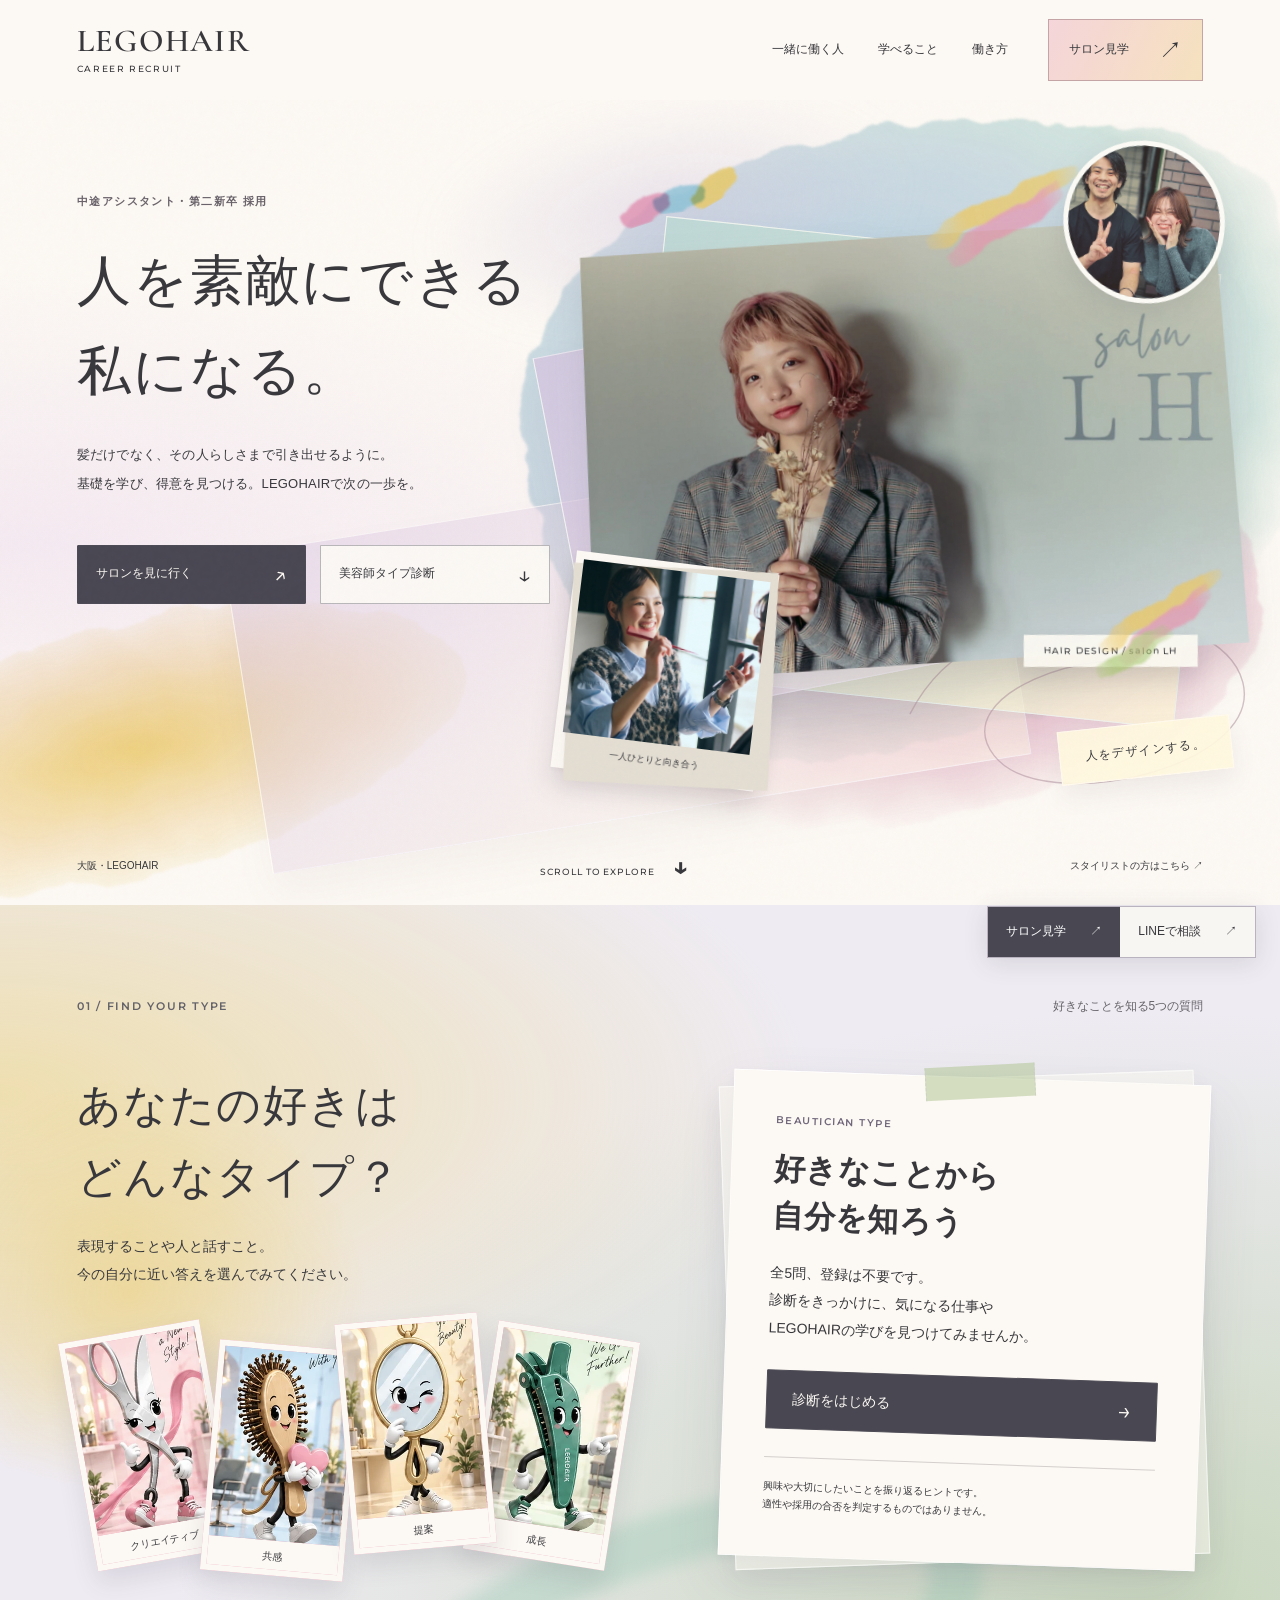
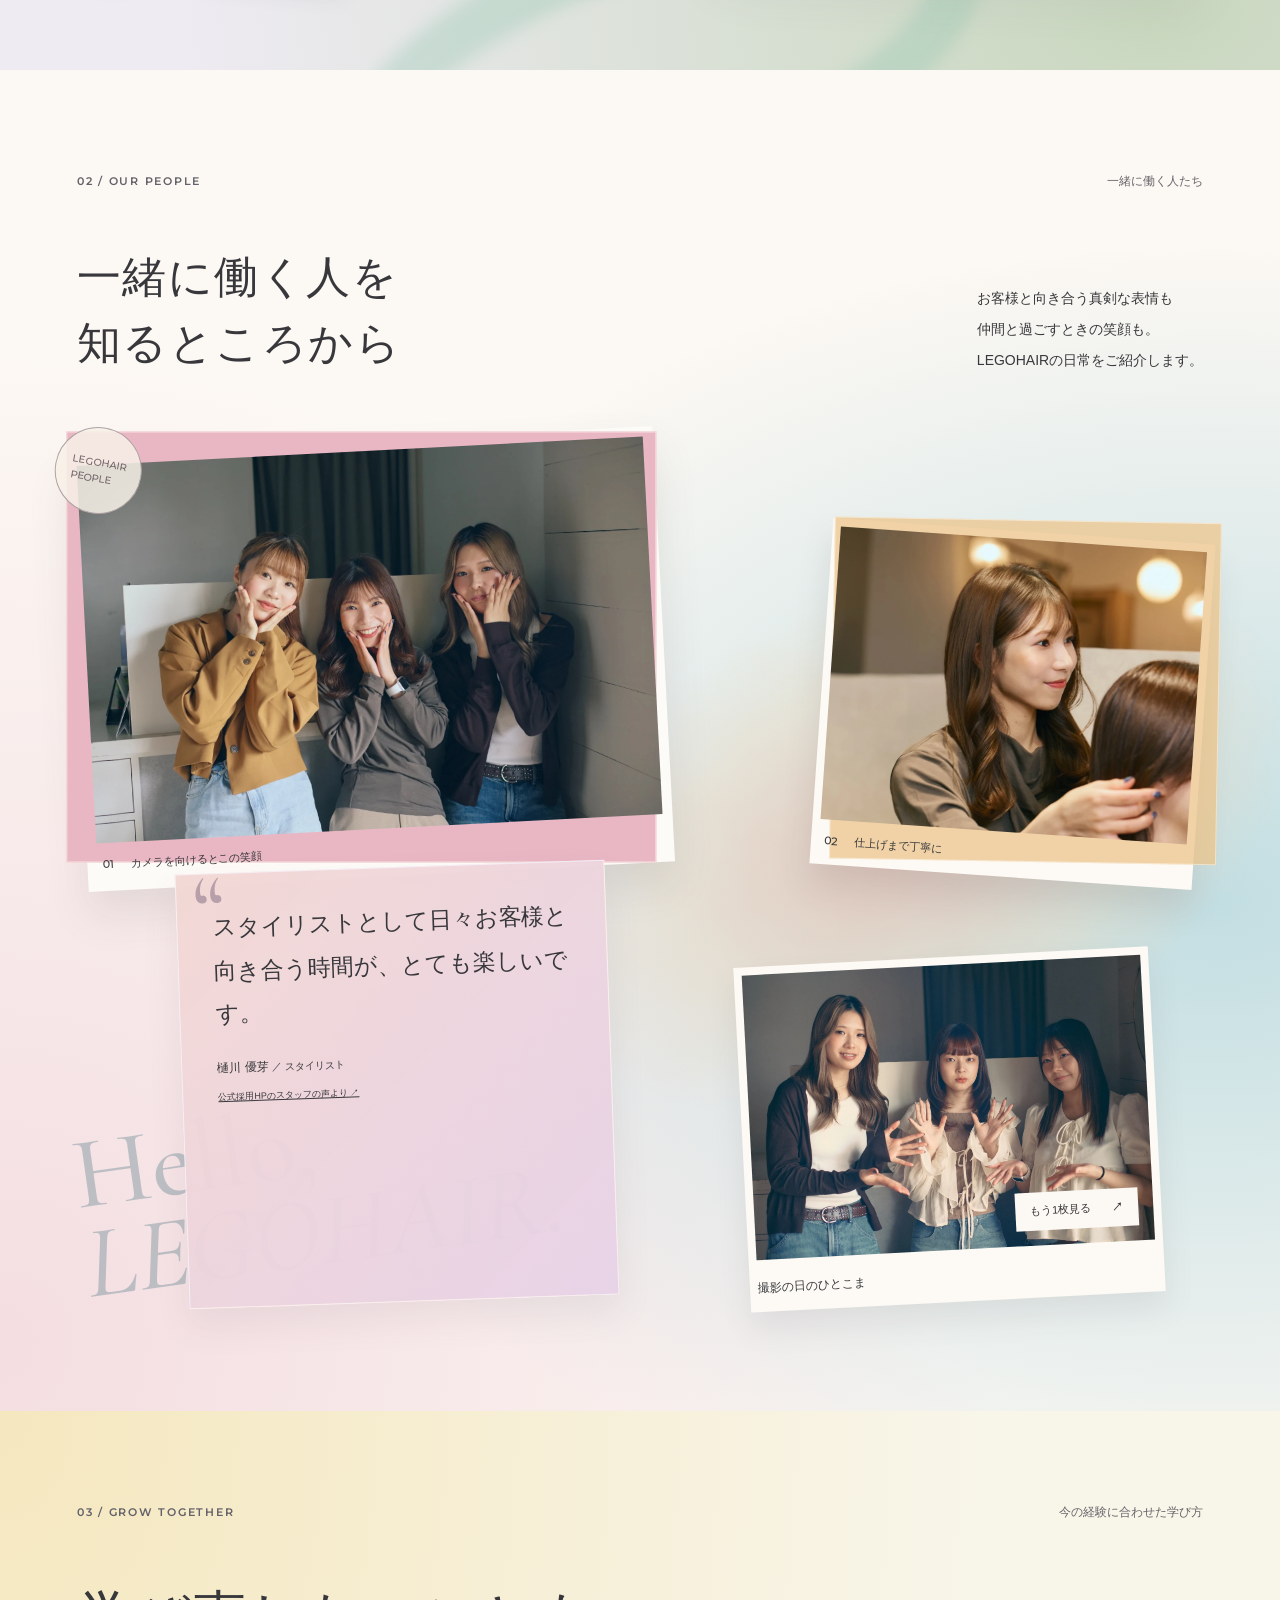
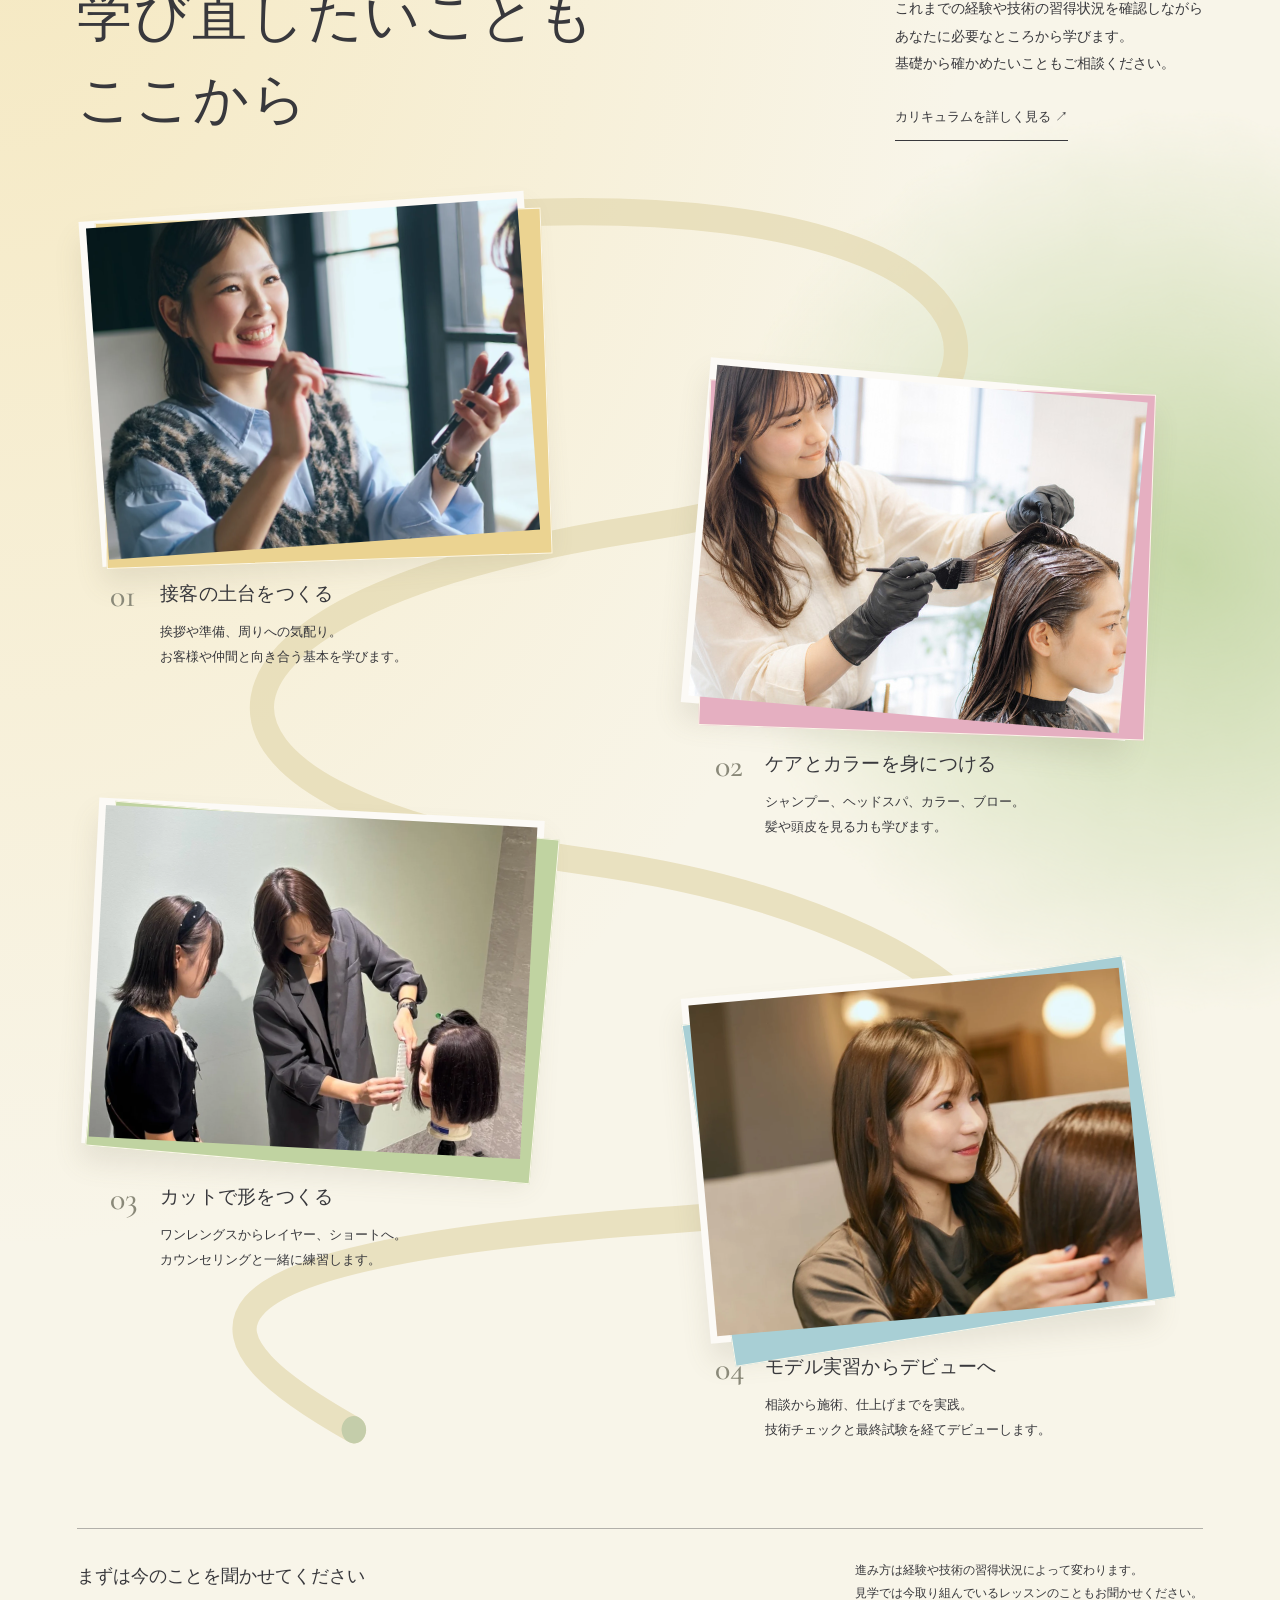
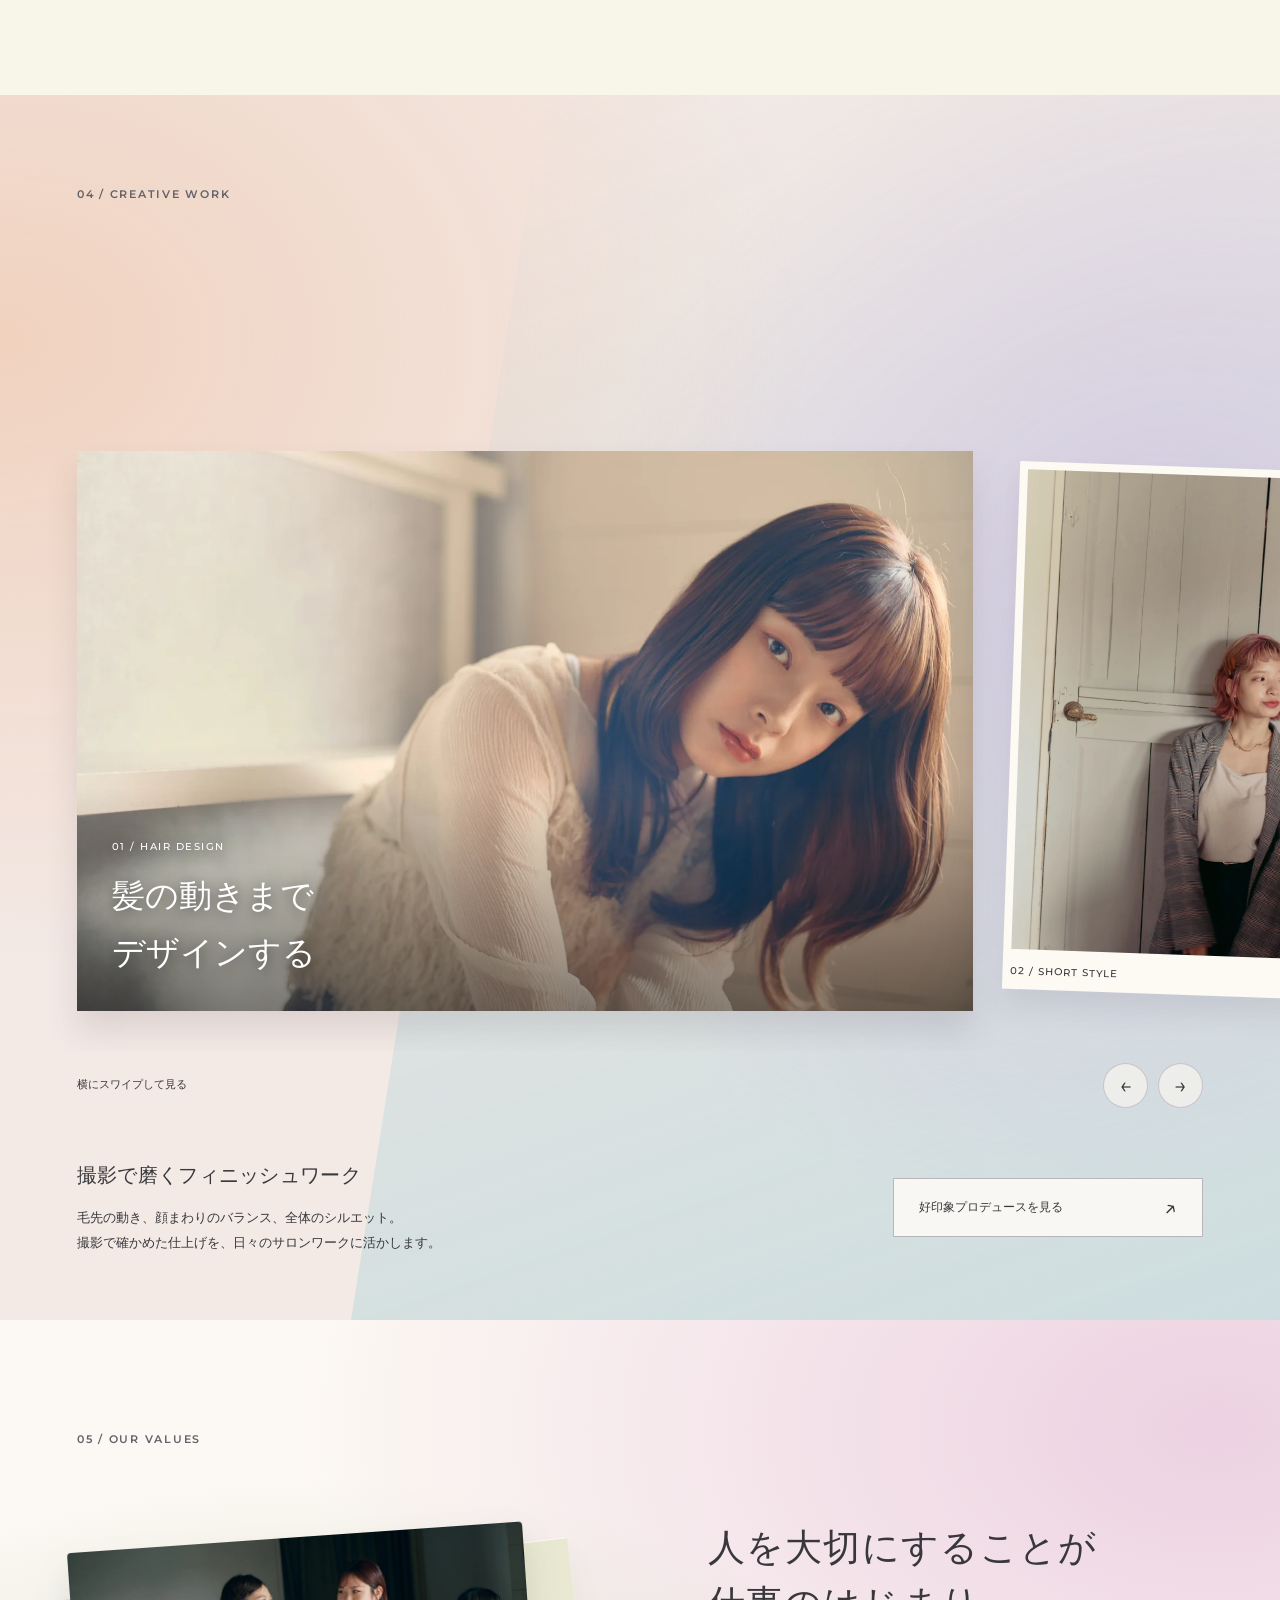
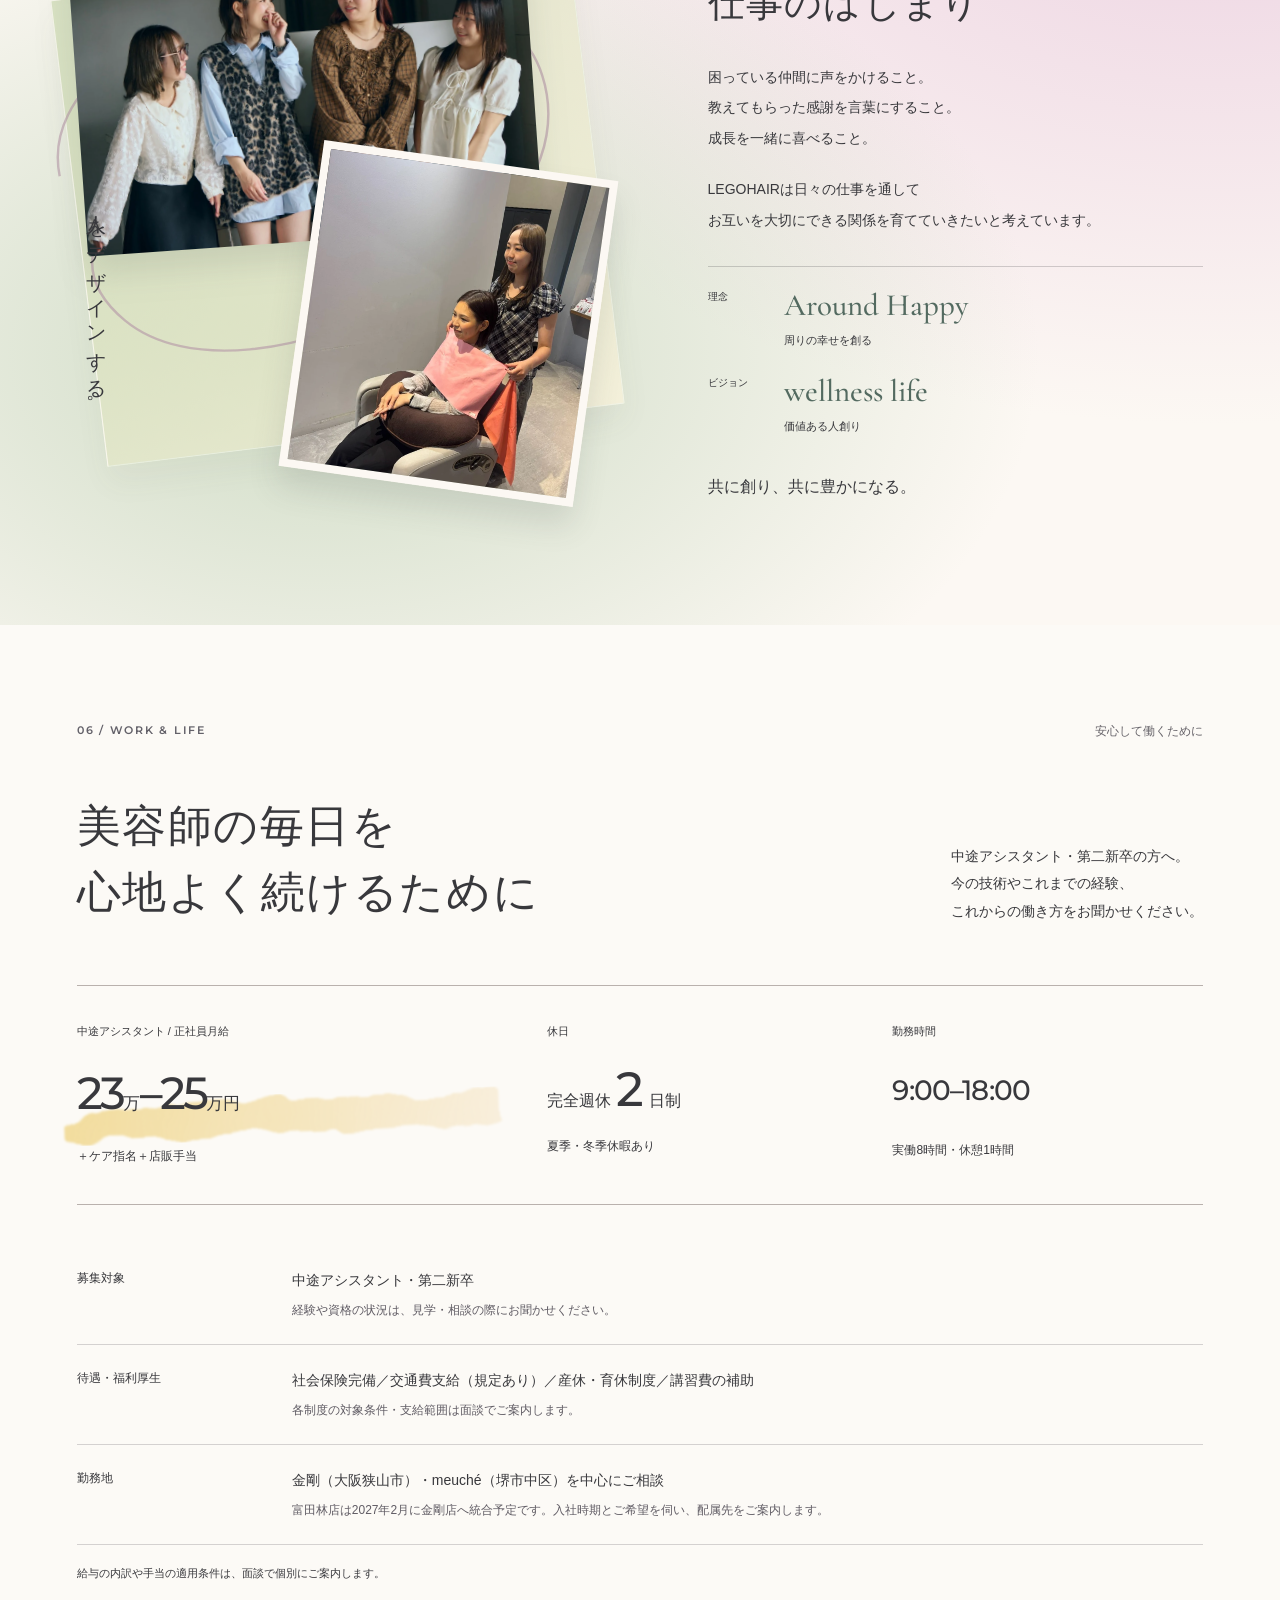
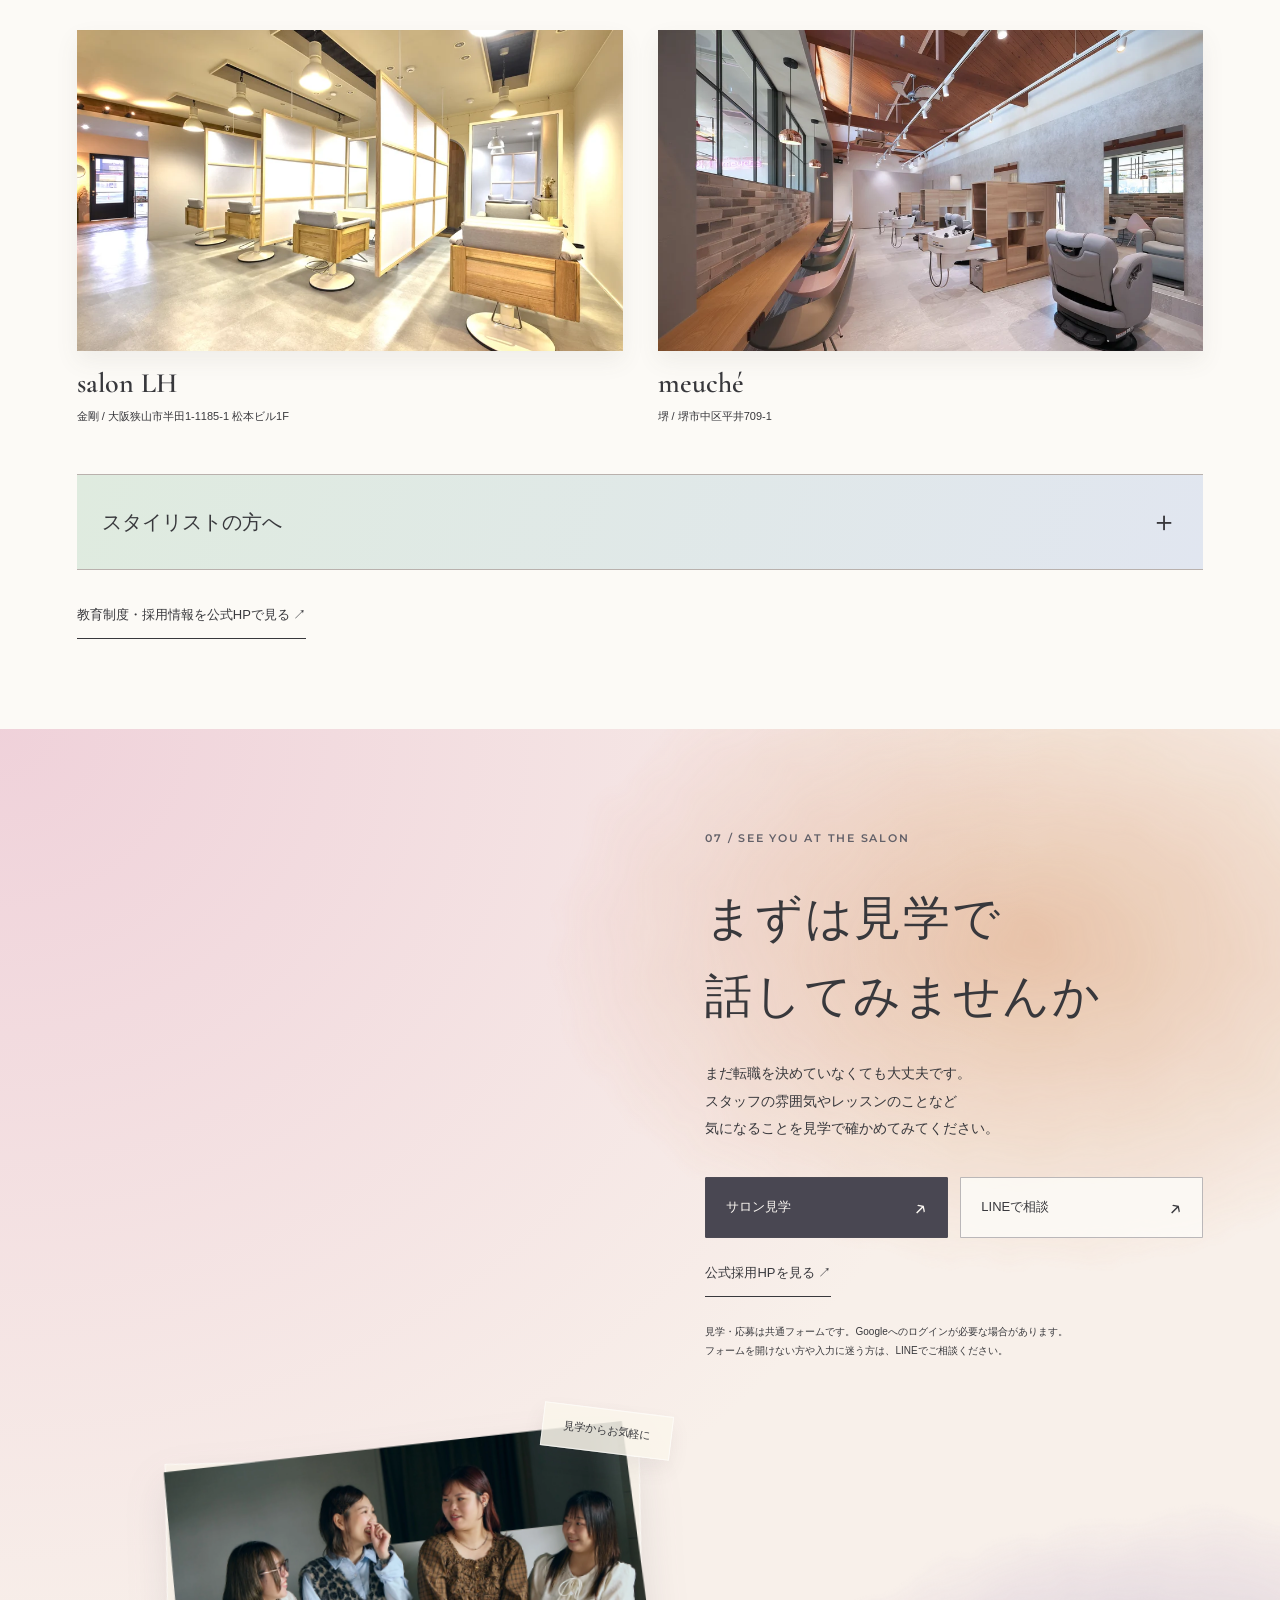
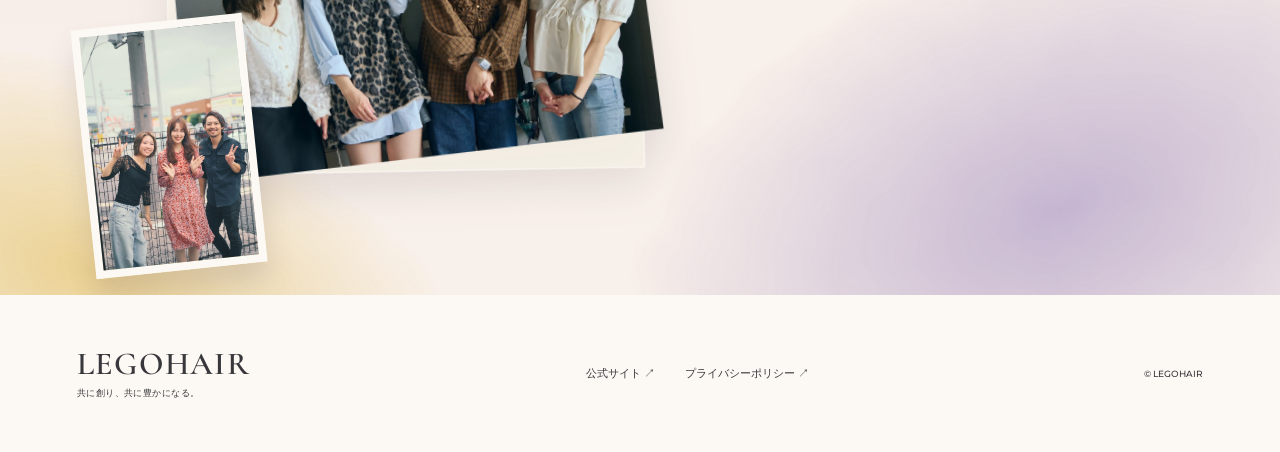
==== index.html @ 463c4049 "Refresh recruitment preview palette and latest supplied photography" ====
<!doctype html>
<html lang="ja"><head><meta charset="utf-8"><meta name="viewport" content="width=device-width, initial-scale=1, viewport-fit=cover"><meta name="robots" content="noindex,nofollow"><meta name="description" content="人を素敵にできる私になる。LEGOHAIRの中途アシスタント・第二新卒採用。スタッフ、レッスン、撮影、働き方をご紹介。まずはサロン見学へ。"><title>人を素敵にできる私になる。｜LEGOHAIR 中途採用</title><meta name="theme-color" content="#F8F6F2"><link rel="icon" href="assets/lego-icon.png"><link rel="preconnect" href="https://fonts.googleapis.com"><link rel="preconnect" href="https://fonts.gstatic.com" crossorigin><link href="https://fonts.googleapis.com/css2?family=Montserrat:wght@400;500;600;700;800&amp;family=Cormorant+Garamond:ital,wght@0,600;1,500&amp;display=swap" rel="stylesheet"><link rel="stylesheet" href="assets/collage.css"><link rel="stylesheet" href="assets/palette.css"><script defer src="assets/beautician-data.js"></script><script defer src="assets/collage.js"></script></head>
<body><svg class="paint-definitions" width="0" height="0" aria-hidden="true"><defs><filter id="paint-grain" x="-12%" y="-12%" width="124%" height="124%"><feTurbulence type="fractalNoise" baseFrequency=".018" numOctaves="3" seed="12" result="grain"/><feDisplacementMap in="SourceGraphic" in2="grain" scale="25" xChannelSelector="R" yChannelSelector="G"/><feGaussianBlur stdDeviation="1.1"/></filter></defs></svg><a class="skip" href="#main">本文へ進む</a>
<header class="header"><a class="brand" href="index.html" aria-label="LEGOHAIR 採用トップ"><span>LEGOHAIR</span><small>CAREER RECRUIT</small></a><nav class="desktop-nav" aria-label="メインメニュー"><a href="#people">一緒に働く人</a><a href="#growth">学べること</a><a href="#work">働き方</a></nav><a class="header-tour" href="#entry">サロン見学 <span aria-hidden="true">↗</span></a><button class="menu-toggle" aria-expanded="false" aria-controls="mobile-menu" aria-label="メニューを開く"><span></span><span></span></button><nav id="mobile-menu" class="mobile-menu" aria-label="スマートフォンメニュー" hidden><a href="#diagnosis">美容師タイプ診断</a><a href="#people">一緒に働く人</a><a href="#growth">学べること</a><a href="#creative">撮影と似合わせ</a><a href="#values">大切にしていること</a><a href="#work">募集条件</a><a href="#entry">サロン見学・相談</a></nav></header>
<main id="main">
<section class="hero" aria-labelledby="hero-title"><div class="hero-color aqua" aria-hidden="true"></div><div class="hero-color pink" aria-hidden="true"></div><div class="hero-color yellow" aria-hidden="true"></div><div class="hero-vellum" aria-hidden="true"></div><div class="hero-copy"><p class="eyebrow hero-intro">中途アシスタント・第二新卒 採用</p><h1 id="hero-title"><span class="mask"><span>人を素敵にできる</span></span><span class="mask"><span>私になる。</span></span></h1><p class="hero-lead">髪だけでなく、その人らしさまで引き出せるように。<br>基礎を学び、得意を見つける。LEGOHAIRで次の一歩を。</p></div>
<div class="hero-collage" aria-label="LEGOHAIRのスタッフと仕事"><figure class="hero-main photo-enter" data-parallax="0.035"><img src="assets/collage/latest/hero-salon-lh.webp" alt="花を手にしたショートヘアのモデルとsalon LHのロゴ" width="1536" height="1024" fetchpriority="high"><figcaption>HAIR DESIGN / salon LH</figcaption></figure><figure class="hero-work photo-enter" data-parallax="-0.025"><img src="assets/collage/latest/consultation-3830.webp" alt="資料を手に笑顔で話すLEGOHAIRのスタッフ" width="1024" height="1536"><figcaption>一人ひとりと向き合う</figcaption></figure><figure class="hero-friends photo-enter" data-parallax="0.055"><img src="assets/collage/latest/pair-4872.webp" alt="店先で笑顔を見せるLEGOHAIRの2人" width="1536" height="1025"></figure><svg class="hero-scribble" viewBox="0 0 340 170" fill="none" aria-hidden="true"><path d="M15 100C80-30 304-8 324 71S138 197 93 139 190 35 238 56" stroke="#AC8F9B" stroke-width="1.3" stroke-linecap="round"/></svg><span class="hero-sticker" aria-hidden="true">人をデザインする。</span><span class="palette-dabs" aria-hidden="true"><i></i><i></i><i></i></span><span class="paint-strokes strokes-top" aria-hidden="true"><i></i><i></i></span><span class="paint-strokes strokes-bottom" aria-hidden="true"><i></i><i></i><i></i></span></div>
<div class="hero-actions"><a class="button dark" data-event="salon_tour_click" data-placement="hero" href="https://docs.google.com/forms/d/e/1FAIpQLScxNHnbmHnlhdYBWE_F89-pQ6azJjjB5BQvKXiNePSSnvg8BA/viewform?usp=header" target="_blank" rel="noopener noreferrer">サロンを見に行く <span>↗</span></a><a class="button light" href="#diagnosis">美容師タイプ診断 <span>↓</span></a></div><div class="hero-bottom"><span>大阪・LEGOHAIR</span><span>SCROLL TO EXPLORE <b>↓</b></span><a href="#stylist">スタイリストの方はこちら ↗</a></div></section>

<section id="diagnosis" class="diagnosis section" aria-labelledby="quiz-title"><div class="quiz-circle" aria-hidden="true"></div><div class="quiz-curve" aria-hidden="true"></div><div class="section-top"><p class="eyebrow">01 / FIND YOUR TYPE</p><span class="small">好きなことを知る5つの質問</span></div><div class="diagnosis-layout"><div class="diagnosis-intro reveal"><h2 id="quiz-title">あなたの好きは<br>どんなタイプ？</h2><p>表現することや人と話すこと。<br>今の自分に近い答えを選んでみてください。</p><div class="type-collage" aria-label="4つの美容師タイプ"><figure data-type="creative"><img src="assets/collage/creator.webp" alt="クリエイティブ型のキャラクター" width="244" height="432" loading="lazy"><figcaption>クリエイティブ</figcaption></figure><figure data-type="empathy"><img src="assets/collage/partner.webp" alt="共感型のキャラクター" width="244" height="432" loading="lazy"><figcaption>共感</figcaption></figure><figure data-type="proposal"><img src="assets/collage/producer.webp" alt="提案型のキャラクター" width="244" height="432" loading="lazy"><figcaption>提案</figcaption></figure><figure data-type="growth"><img src="assets/collage/leader.webp" alt="成長型のキャラクター" width="244" height="432" loading="lazy"><figcaption>成長</figcaption></figure></div></div><div class="quiz-paper reveal"><span class="paper-tape" aria-hidden="true"></span><div id="quiz-content"><p class="quiz-kicker">BEAUTICIAN TYPE</p><h3>好きなことから<br>自分を知ろう</h3><p>全5問、登録は不要です。<br>診断をきっかけに、気になる仕事や<br>LEGOHAIRの学びを見つけてみませんか。</p><button id="quiz-start" class="button dark" type="button">診断をはじめる <span>→</span></button></div><noscript><p>診断にはJavaScriptが必要です。スタッフ紹介や教育内容はそのままご覧いただけます。</p></noscript><p class="quiz-note">興味や大切にしたいことを振り返るヒントです。<br>適性や採用の合否を判定するものではありません。</p></div></div></section>

<section id="people" class="people section" aria-labelledby="people-title"><div class="section-top"><p class="eyebrow">02 / OUR PEOPLE</p><span class="small">一緒に働く人たち</span></div><div class="people-head reveal"><h2 id="people-title">一緒に働く人を<br>知るところから</h2><p>お客様と向き合う真剣な表情も<br>仲間と過ごすときの笑顔も。<br>LEGOHAIRの日常をご紹介します。</p></div><div class="people-spread"><figure class="people-cover reveal"><img src="assets/collage/latest/team-2551.webp" alt="頬に手を添えて並ぶLEGOHAIRのスタッフ3人" width="1536" height="1024" loading="lazy"><figcaption><span>01</span> カメラを向けるとこの笑顔</figcaption><span class="photo-stamp" aria-hidden="true">LEGOHAIR<br>PEOPLE</span></figure><figure class="people-lesson reveal"><img src="assets/collage/latest/styling-3113.webp" alt="お客様の髪を整えるLEGOHAIRのスタッフ" width="1024" height="1536" loading="lazy"><figcaption><span>02</span> 仕上げまで丁寧に</figcaption></figure><div class="people-voice reveal"><span class="quote-mark" aria-hidden="true">“</span><blockquote>スタイリストとして日々お客様と向き合う時間が、とても楽しいです。</blockquote><p>樋川 優芽 <span>／ スタイリスト</span></p><a href="https://salon-lh.com/recruit/" target="_blank" rel="noopener noreferrer" data-event="official_recruit_click" data-placement="voice">公式採用HPのスタッフの声より ↗</a></div><div class="people-switch reveal"><button class="photo-switch" type="button" aria-label="スタッフ写真を切り替える"><img id="people-switch-photo" src="assets/collage/latest/team-3086.webp" alt="撮影の日に笑顔を見せるスタッフ3人" width="1536" height="1024" loading="lazy"><span>もう1枚見る <b>↗</b></span></button><p class="small" id="photo-caption">撮影の日のひとこま</p></div><span class="people-word" aria-hidden="true">Hello,<br><i>LEGOHAIR.</i></span></div></section>

<section id="growth" class="growth section" aria-labelledby="growth-title"><span id="education" class="anchor-alias" aria-hidden="true"></span><div class="section-top"><p class="eyebrow">03 / GROW TOGETHER</p><span class="small">今の経験に合わせた学び方</span></div><div class="growth-head reveal"><h2 id="growth-title">学び直したいことも<br>ここから</h2><div><p>これまでの経験や技術の習得状況を確認しながら<br>あなたに必要なところから学びます。<br>基礎から確かめたいこともご相談ください。</p><a class="text-link" href="https://salon-lh.com/recruit/" target="_blank" rel="noopener noreferrer" data-event="official_recruit_click" data-placement="curriculum">カリキュラムを詳しく見る ↗</a></div></div><div class="learning-path"><svg class="ribbon" viewBox="0 0 1000 1000" preserveAspectRatio="none" aria-hidden="true"><path class="ribbon-base" d="M130 30C900-80 950 200 505 260S40 480 450 530 1020 790 530 820 100 920 240 990"/><path class="ribbon-progress" pathLength="1" d="M130 30C900-80 950 200 505 260S40 480 450 530 1020 790 530 820 100 920 240 990"/></svg><article class="learn-step step-one reveal"><div class="step-photo"><img src="assets/collage/latest/consultation-3830.webp" alt="資料を手に相手と話すスタッフ" width="1024" height="1536" loading="lazy"></div><div class="step-copy"><span class="step-number">01</span><h3>接客の土台をつくる</h3><p>挨拶や準備、周りへの気配り。<br>お客様や仲間と向き合う基本を学びます。</p></div></article><article class="learn-step step-two reveal"><div class="step-photo"><img src="assets/lp-img-08.jpg" alt="カラーを塗布するLEGOHAIRのスタッフ" width="700" height="700" loading="lazy"></div><div class="step-copy"><span class="step-number">02</span><h3>ケアとカラーを身につける</h3><p>シャンプー、ヘッドスパ、カラー、ブロー。<br>髪や頭皮を見る力も学びます。</p></div></article><article class="learn-step step-three reveal"><div class="step-photo"><img src="assets/collage/wig-training-20261028.webp" alt="カットの技術をウィッグで練習する様子" width="1050" height="1400" loading="lazy"></div><div class="step-copy"><span class="step-number">03</span><h3>カットで形をつくる</h3><p>ワンレングスからレイヤー、ショートへ。<br>カウンセリングと一緒に練習します。</p></div></article><article class="learn-step step-four reveal"><div class="step-photo"><img src="assets/collage/latest/styling-3113.webp" alt="髪の仕上がりを確認するLEGOHAIRのスタッフ" width="1024" height="1536" loading="lazy"></div><div class="step-copy"><span class="step-number">04</span><h3>モデル実習からデビューへ</h3><p>相談から施術、仕上げまでを実践。<br>技術チェックと最終試験を経てデビューします。</p></div></article></div><div class="growth-foot"><span>まずは今のことを聞かせてください</span><p>進み方は経験や技術の習得状況によって変わります。<br>見学では今取り組んでいるレッスンのこともお聞かせください。</p></div></section>

<section id="creative" class="creative" aria-labelledby="creative-title"><span id="produce" class="anchor-alias" aria-hidden="true"></span><span id="shooting" class="anchor-alias" aria-hidden="true"></span><div class="creative-heading section"><p class="eyebrow">04 / CREATIVE WORK</p><div class="creative-title reveal"><h2 id="creative-title">その人らしさを<br>髪で表現する</h2><p>顔立ちや骨格、髪質を知り、似合う理由を考える。<br>LEGOHAIRの好印象プロデュースでは<br>一人ひとりの魅力を引き出す提案を学びます。</p></div></div><div class="creative-gallery" tabindex="0" role="region" aria-label="ヘア作品と撮影のギャラリー。横にスクロールできます"><figure class="creative-full"><img src="assets/editorial/3480-1600.webp" alt="柔らかな自然光の中で撮影したレイヤーヘアの作品" width="1600" height="1067" loading="lazy"><figcaption><span>01 / HAIR DESIGN</span><strong>髪の動きまで<br>デザインする</strong></figcaption></figure><figure class="creative-portrait"><img src="assets/editorial/2151-960.webp" alt="ショートヘアのスタイル作品" width="960" height="1440" loading="lazy"><figcaption>02 / SHORT STYLE</figcaption></figure><figure class="creative-work"><img src="assets/editorial/1839-960.webp" alt="撮影でモデルの髪の仕上がりを確認するスタッフ" width="960" height="640" loading="lazy"><figcaption><span>03 / FINISH WORK</span><strong>写真を通して<br>仕上がりを見つめる</strong></figcaption></figure><figure class="creative-portrait last"><img src="assets/editorial/5031-960.webp" alt="眼鏡とウェーブを組み合わせたヘア作品" width="960" height="1439" loading="lazy"><figcaption>04 / HAIR DESIGN</figcaption></figure></div><div class="gallery-controls"><span>横にスワイプして見る</span><div><button type="button" data-gallery="-1" aria-label="前の作品へ">←</button><button type="button" data-gallery="1" aria-label="次の作品へ">→</button></div></div><div class="creative-bottom section"><div><h3>撮影で磨くフィニッシュワーク</h3><p>毛先の動き、顔まわりのバランス、全体のシルエット。<br>撮影で確かめた仕上げを、日々のサロンワークに活かします。</p></div><a class="button light" href="https://salon-lh.com/produce/" data-event="official_recruit_click" data-placement="produce" target="_blank" rel="noopener noreferrer">好印象プロデュースを見る <span>↗</span></a></div></section>

<section id="values" class="values section" aria-labelledby="values-title"><p class="eyebrow">05 / OUR VALUES</p><div class="values-layout"><div class="values-photos reveal"><figure><img src="assets/collage/latest/team-2368.webp" alt="並んで笑い合うLEGOHAIRのスタッフ4人" width="1536" height="1024" loading="lazy"></figure><figure><img src="assets/collage/color-consultation-20261028.webp" alt="パーソナルカラーの相談に向き合うスタッフ" width="1050" height="1400" loading="lazy"></figure><svg viewBox="0 0 400 400" fill="none" aria-hidden="true"><path d="M24 210C-2 83 337 8 378 136S162 390 72 316 165 147 273 174" stroke="#B79BA9" stroke-width="1.8"/></svg><span>人をデザインする。</span></div><div class="values-copy reveal"><h2 id="values-title">人を大切にすることが<br>仕事のはじまり</h2><p>困っている仲間に声をかけること。<br>教えてもらった感謝を言葉にすること。<br>成長を一緒に喜べること。</p><p>LEGOHAIRは日々の仕事を通して<br>お互いを大切にできる関係を育てていきたいと考えています。</p><dl class="philosophy"><div><dt>理念</dt><dd><strong>Around Happy</strong><span>周りの幸せを創る</span></dd></div><div><dt>ビジョン</dt><dd><strong>wellness life</strong><span>価値ある人創り</span></dd></div></dl><p class="values-sign">共に創り、共に豊かになる。</p></div></div></section>

<section id="work" class="work section" aria-labelledby="work-title"><span id="recruit" class="anchor-alias" aria-hidden="true"></span><span id="assistant" class="anchor-alias" aria-hidden="true"></span><div class="section-top"><p class="eyebrow">06 / WORK & LIFE</p><span class="small">安心して働くために</span></div><div class="work-heading reveal"><h2 id="work-title">美容師の毎日を<br>心地よく続けるために</h2><p>中途アシスタント・第二新卒の方へ。<br>今の技術やこれまでの経験、<br>これからの働き方をお聞かせください。</p></div><div class="work-numbers"><div class="salary-feature"><span class="metric-label">中途アシスタント / 正社員月給</span><p><strong>23<span>万</span>–25<span>万円</span></strong></p><span>＋ケア指名＋店販手当</span></div><div class="days-feature"><span class="metric-label">休日</span><p>完全週休<strong>2</strong>日制</p><span>夏季・冬季休暇あり</span></div><div class="hours-feature"><span class="metric-label">勤務時間</span><p><strong>9:00–18:00</strong></p><span>実働8時間・休憩1時間</span></div></div><dl class="work-details"><div><dt>募集対象</dt><dd>中途アシスタント・第二新卒<br><small>経験や資格の状況は、見学・相談の際にお聞かせください。</small></dd></div><div><dt>待遇・福利厚生</dt><dd>社会保険完備／交通費支給（規定あり）／産休・育休制度／講習費の補助<br><small>各制度の対象条件・支給範囲は面談でご案内します。</small></dd></div><div><dt>勤務地</dt><dd>金剛（大阪狭山市）・meuché（堺市中区）を中心にご相談<br><small>富田林店は2027年2月に金剛店へ統合予定です。入社時期とご希望を伺い、配属先をご案内します。</small></dd></div></dl><p class="work-note">給与の内訳や手当の適用条件は、面談で個別にご案内します。</p><div id="salons" class="salon-pair"><figure><img src="assets/editorial/lhInterior-960.webp" alt="salon LH 金剛店の半個室のセット面" width="960" height="640" loading="lazy"><figcaption><strong>salon LH</strong><span>金剛 / 大阪狭山市半田1-1185-1 松本ビル1F</span></figcaption></figure><figure><img src="assets/editorial/meuche-960.webp" alt="meuchéの明るい半個室空間" width="960" height="672" loading="lazy"><figcaption><strong>meuché</strong><span>堺 / 堺市中区平井709-1</span></figcaption></figure></div><details id="stylist" class="stylist"><summary><span>スタイリストの方へ</span><span class="summary-plus" aria-hidden="true">＋</span></summary><div class="stylist-body"><h3>これまでの経験を活かす次の場所</h3><p class="stylist-salary">24.5万〜27万円 <span>＋歩合給＋能力給</span></p><p>正社員スタイリストの募集も行っています。<br>似合わせ、カウンセリング、顧客づくり。デビュー後の学びも続けられます。</p><div class="stylist-links"><a href="https://salon-lh.com/lp/150man-program.html" target="_blank" rel="noopener noreferrer">150万スタイリスト育成プログラム <span>↗</span></a><a href="semi-employee.html">準社員という働き方 <span>→</span><small>9:00〜16:30の勤務。制度の条件を見る。</small></a></div><p class="small">150万円は育成で目指す売上の目標であり、達成や給与を保証するものではありません。</p></div></details><a class="text-link" href="https://salon-lh.com/recruit/" data-event="official_recruit_click" data-placement="work" target="_blank" rel="noopener noreferrer">教育制度・採用情報を公式HPで見る ↗</a></section>

<section id="entry" class="entry section" aria-labelledby="entry-title"><span id="visit" class="anchor-alias" aria-hidden="true"></span><div class="entry-shape one" aria-hidden="true"></div><div class="entry-shape two" aria-hidden="true"></div><div class="entry-shape three" aria-hidden="true"></div><div class="entry-content reveal"><p class="eyebrow">07 / SEE YOU AT THE SALON</p><h2 id="entry-title">まずは見学で<br>話してみませんか</h2><p>まだ転職を決めていなくても大丈夫です。<br>スタッフの雰囲気やレッスンのことなど<br>気になることを見学で確かめてみてください。</p><div class="entry-actions"><a class="button dark" href="https://docs.google.com/forms/d/e/1FAIpQLScxNHnbmHnlhdYBWE_F89-pQ6azJjjB5BQvKXiNePSSnvg8BA/viewform?usp=header" target="_blank" rel="noopener noreferrer" data-event="salon_tour_click" data-placement="entry">サロン見学 <span>↗</span></a><a class="button light" href="https://lin.ee/7dPFevn" target="_blank" rel="noopener noreferrer" data-event="line_consultation_click" data-placement="entry">LINEで相談 <span>↗</span></a></div><a class="text-link" href="https://salon-lh.com/recruit/" target="_blank" rel="noopener noreferrer" data-event="official_recruit_click" data-placement="entry">公式採用HPを見る ↗</a><p class="entry-note">見学・応募は共通フォームです。Googleへのログインが必要な場合があります。<br>フォームを開けない方や入力に迷う方は、LINEでご相談ください。</p></div><div class="entry-photos"><figure class="entry-team reveal"><img src="assets/collage/latest/team-2368.webp" alt="並んで笑い合うLEGOHAIRのスタッフ4人" width="1536" height="1024" loading="lazy"></figure><figure class="entry-smile reveal"><img src="assets/collage/latest/outside-5249.webp" alt="屋外で笑顔を見せるLEGOHAIRのスタッフ3人" width="1025" height="1536" loading="lazy"></figure><span class="entry-sticker" aria-hidden="true">見学からお気軽に</span></div></section>
</main><footer><a class="brand" href="index.html"><span>LEGOHAIR</span><small>共に創り、共に豊かになる。</small></a><div><a href="https://salon-lh.com/" target="_blank" rel="noopener noreferrer">公式サイト ↗</a><a href="https://salon-lh.com/privacy/" target="_blank" rel="noopener noreferrer">プライバシーポリシー ↗</a></div><small>© LEGOHAIR</small></footer><nav class="sticky-cta" aria-label="見学・相談"><a href="https://docs.google.com/forms/d/e/1FAIpQLScxNHnbmHnlhdYBWE_F89-pQ6azJjjB5BQvKXiNePSSnvg8BA/viewform?usp=header" target="_blank" rel="noopener noreferrer" data-event="salon_tour_click" data-placement="sticky">サロン見学 <span>↗</span></a><a href="https://lin.ee/7dPFevn" target="_blank" rel="noopener noreferrer" data-event="line_consultation_click" data-placement="sticky">LINEで相談 <span>↗</span></a></nav></body></html>
---- assets/collage.css ----
:root{--paper:#f8f6f2;--pink:#e5c7ce;--yellow:#eee2bc;--aqua:#c4dce0;--lavender:#cfcae0;--mint:#ceded1;--orange:#e9cebd;--ink:#38383c;--jp-serif:"游明朝","Yu Mincho","Hiragino Mincho ProN","Noto Serif CJK JP",serif;--sans:'游ゴシック','Yu Gothic','メイリオ','Hiragino Kaku Gothic ProN','Hiragino Sans',sans-serif;--en:'Montserrat',sans-serif;--serif:'Cormorant Garamond',Georgia,serif;--edge:clamp(24px,6vw,96px)}
*{box-sizing:border-box}html{scroll-behavior:smooth;scroll-padding-top:90px}body{margin:0;background:var(--paper);color:var(--ink);font:500 15px/1.95 var(--sans);-webkit-font-smoothing:antialiased}body:after{content:'';position:fixed;inset:0;pointer-events:none;z-index:8;opacity:.035;background-image:url("data:image/svg+xml,%3Csvg viewBox='0 0 180 180' xmlns='http://www.w3.org/2000/svg'%3E%3Cfilter id='n'%3E%3CfeTurbulence type='fractalNoise' baseFrequency='.8' numOctaves='3' stitchTiles='stitch'/%3E%3C/filter%3E%3Cpath fill='%23000' filter='url(%23n)' opacity='.5' d='M0 0h180v180H0z'/%3E%3C/svg%3E")}h1,h2,h3,p,figure,blockquote,dl,dd{margin:0}h1,h2,h3{font-feature-settings:'palt';font-weight:700;line-height:1.5;letter-spacing:.015em}h2{font-size:clamp(30px,3.4vw,52px)}h3{font-size:22px}p+p{margin-top:20px}a{color:inherit;text-decoration:none}button{font:inherit;color:inherit;cursor:pointer}img{display:block;width:100%;height:auto;object-fit:cover}button,a{-webkit-tap-highlight-color:transparent}button:focus-visible,a:focus-visible,[tabindex]:focus-visible,summary:focus-visible{outline:3px solid #6550a1;outline-offset:6px}::selection{background:var(--yellow)}[hidden]{display:none!important}.section{padding:90px var(--edge);position:relative}.section-top{display:flex;justify-content:space-between;align-items:center;gap:24px;position:relative;z-index:1;margin-bottom:52px}.eyebrow{font:600 11px/1.8 var(--en);letter-spacing:.16em}.small{font-size:12px;line-height:1.9}.text-link{display:inline-block;border-bottom:1px solid currentColor;padding:7px 0;min-height:44px;font-size:13px}.button{min-height:58px;display:flex;align-items:center;justify-content:space-between;gap:22px;padding:14px 25px;border:1px solid var(--ink);border-radius:3px;font-size:14px;font-weight:700;line-height:1.6;transition:transform .22s,box-shadow .22s,background .22s}.button span{font:24px var(--en)}.button:hover{transform:translateY(-3px);box-shadow:0 8px 22px #45404d1a}.button:active{transform:scale(.98)}.dark{background:var(--ink);color:var(--paper)}.light{background:var(--paper);color:var(--ink)}.skip{position:fixed;left:20px;top:-70px;z-index:100;background:var(--ink);color:white;padding:12px}.skip:focus{top:10px}
.header{height:100px;padding:0 var(--edge);display:flex;align-items:center;gap:40px;position:relative;z-index:20;background:var(--paper)}.brand{display:inline-flex;flex-direction:column;line-height:1.2}.brand>span{font:600 32px/1.2 var(--serif);letter-spacing:.04em}.brand small{font:500 9px/2 var(--en);letter-spacing:.18em}.desktop-nav{display:flex;gap:34px;margin-left:auto;font-size:12px}.desktop-nav a{padding:12px 0;position:relative}.desktop-nav a:after{content:'';position:absolute;bottom:6px;left:0;width:0;height:3px;background:var(--pink);transition:width .25s}.desktop-nav a:hover:after{width:100%}.header-tour{background:var(--yellow);border:1px solid var(--ink);padding:10px 20px;font-size:12px;display:flex;gap:30px;align-items:center}.header-tour span{font-size:23px}.menu-toggle{display:none}.mobile-menu{display:none}
.hero{height:790px;max-height:1000px;position:relative;overflow:clip;padding:78px var(--edge) 0;isolation:isolate}.hero-color{position:absolute;z-index:-1;pointer-events:none;animation:float 14s ease-in-out infinite alternate}.hero-color.aqua{width:66%;height:650px;right:-12%;top:-20px;border-radius:48% 33% 51% 38%;background:linear-gradient(145deg,#b9e8e7,var(--aqua));transform:rotate(-15deg)}.hero-color.pink{background:var(--pink);width:40%;height:420px;right:12%;top:175px;border-radius:50% 30% 60% 50%;transform:rotate(15deg);opacity:.8;animation-delay:-5s}.hero-color.yellow{background:var(--yellow);height:230px;width:60%;left:-16%;bottom:6px;transform:rotate(-14deg);border-radius:50%;animation-delay:-9s}.hero-copy{position:relative;z-index:4;width:60%;pointer-events:none}.hero-intro{font-family:var(--sans);font-size:12px;letter-spacing:.13em;margin-bottom:27px}.hero h1{font-size:clamp(40px,4.6vw,74px);line-height:1.6;letter-spacing:-.025em}.mask{display:block;overflow:hidden}.mask>span{display:inline-block;animation:text-in 1s .12s both}.mask:nth-child(2)>span{animation-delay:.3s}.hero h1 .mask:nth-child(2)>span{background:linear-gradient(transparent 74%,var(--pink) 74%,var(--pink) 90%,transparent 90%)}.hero-lead{margin-top:25px;font-size:14px;line-height:2.1}.hero-collage{position:absolute;right:0;top:30px;width:56%;height:650px}.hero-main{position:absolute;left:3%;top:100px;width:91%;transform:rotate(-6deg);z-index:2}.hero-main img{aspect-ratio:1.45;clip-path:polygon(7% 2%,90% 0%,100% 24%,94% 88%,60% 100%,5% 89%,0% 36%);object-position:center}.hero-main figcaption{background:var(--paper);font-size:12px;display:inline-block;position:absolute;bottom:14px;right:9%;padding:6px 20px;transform:rotate(4deg)}.hero-work{position:absolute;left:-15%;top:355px;width:37%;padding:9px 9px 0;background:var(--paper);transform:rotate(7deg);z-index:5;box-shadow:0 9px 28px #25242a18;animation-delay:.25s}.hero-work img{aspect-ratio:1.2;object-position:50% 50%}.hero-work figcaption{font-size:11px;padding:5px 8px;text-align:center}.hero-friends{position:absolute;right:3%;top:10px;width:25%;transform:rotate(8deg);z-index:3;animation-delay:.4s}.hero-friends img{aspect-ratio:1;border-radius:50%;border:6px solid var(--yellow)}.hero-sticker{width:119px;height:119px;background:var(--yellow);border-radius:50%;display:grid;place-content:center;text-align:center;font-weight:700;line-height:1.6;font-size:15px;transform:rotate(12deg);position:absolute;right:6%;bottom:80px;z-index:4}.hero-scribble{position:absolute;width:49%;right:4%;bottom:54px;z-index:3}.spark-one{position:absolute;left:16%;top:36px;color:var(--orange);font-size:88px;line-height:1;transform:rotate(10deg)}.hero-actions{position:relative;display:flex;gap:12px;width:51%;margin-top:65px;z-index:6}.hero-actions a{flex:1;white-space:nowrap;padding:14px 18px}.hero-bottom{position:absolute;bottom:24px;left:var(--edge);right:var(--edge);display:flex;justify-content:space-between;gap:15px;font-size:10px;align-items:center;z-index:6}.hero-bottom>span:nth-child(2){font:500 9px var(--en);letter-spacing:.1em}.hero-bottom b{font-size:25px;padding-left:15px}.photo-enter{animation:photo-in 1.1s both}
.diagnosis{background:#eeebf2;overflow:clip;padding-bottom:100px}.diagnosis:before{content:'';position:absolute;inset:0;background:linear-gradient(135deg,transparent 60%,#ffffff35)}.quiz-circle{position:absolute;width:390px;height:390px;border-radius:50%;background:var(--yellow);left:-120px;top:180px;opacity:.85}.quiz-curve{position:absolute;width:680px;height:290px;border:70px solid var(--mint);border-radius:50%;left:25%;bottom:-140px;transform:rotate(-20deg)}.diagnosis-layout{display:grid;grid-template-columns:1fr .87fr;gap:9%;position:relative;z-index:1;align-items:center}.diagnosis-intro>p{font-size:14px;margin-top:20px}.type-collage{display:flex;gap:0;padding:42px 0 10px;align-items:center;position:relative}.type-collage figure{width:26%;flex:none;position:relative;background:var(--pink);border:5px solid var(--paper);box-shadow:0 9px 20px #4a40501c;transform:rotate(-10deg);transition:transform .4s,opacity .4s;margin-right:-1.5%}.type-collage figure:nth-child(2){transform:rotate(5deg) translateY(15px);z-index:2}.type-collage figure:nth-child(3){transform:rotate(-5deg) translateY(-12px);z-index:3}.type-collage figure:nth-child(4){transform:rotate(9deg);z-index:2}.type-collage figure[data-muted=true]{opacity:.4}.type-collage figure[data-active=true]{transform:rotate(0) translateY(-18px) scale(1.08);z-index:4}.type-collage img{height:190px;object-fit:cover;object-position:center}.type-collage figcaption{background:var(--paper);font-size:10px;text-align:center;font-weight:700;white-space:nowrap;padding:6px 0 3px}.quiz-paper{background:var(--paper);padding:42px;position:relative;box-shadow:0 24px 55px #6152821c,0 3px 9px #6152820d;transform:rotate(2deg);min-height:460px}.paper-tape{position:absolute;width:110px;height:33px;top:-13px;left:40%;background:#d9eedbca;transform:rotate(-5deg)}.quiz-paper h3{font-size:31px;margin:20px 0}.quiz-paper p{font-size:14px}.quiz-paper .button{margin-top:28px;width:100%}.quiz-paper .quiz-note{font-size:10px;line-height:1.8;border-top:1px solid #25242a30;padding-top:20px;margin-top:28px}.quiz-kicker{font:600 10px var(--en)!important;letter-spacing:.15em}.quiz-progress{display:flex;gap:6px;margin:15px 0 25px}.quiz-progress span{height:4px;background:#d9d1e7;flex:1}.quiz-progress .done{background:#6550a1}.quiz-paper .quiz-question{font-size:20px;line-height:1.7;margin:0 0 20px}.quiz-options{display:grid;gap:9px}.quiz-options button{background:transparent;border:1px solid #bcb3a9;text-align:left;min-height:53px;padding:12px 16px;font-size:13px;line-height:1.6;transition:background .2s,transform .2s}.quiz-options button:hover{background:var(--yellow);transform:translateX(3px)}.quiz-options button:active{transform:scale(.98)}.quiz-back,.quiz-retry{background:none;border:0;border-bottom:1px solid;min-height:44px;font-size:12px;margin-top:18px}.quiz-result{animation:result-in .5s}.quiz-result h3{font-size:29px}.quiz-result .result-links{display:grid;margin-top:22px;gap:8px}.result-links a{font-size:13px;border-bottom:1px solid;padding:9px 0}.quiz-result .result-label{display:inline-block;background:var(--yellow);padding:4px 10px;font-size:11px}
.people{background:linear-gradient(160deg,var(--paper) 59%,#d9e6e6);padding-top:100px;padding-bottom:110px;overflow:clip}.people-head{display:flex;justify-content:space-between;gap:40px;align-items:flex-end}.people-head p{font-size:14px;line-height:2.2}.people-spread{position:relative;display:grid;grid-template-columns:1.12fr .88fr;gap:0 7%;padding-top:65px}.people-cover{position:relative;transform:rotate(-3deg);z-index:2}.people-cover img{aspect-ratio:1.3}.people-cover figcaption,.people-lesson figcaption{font-size:11px;padding-top:11px}.people-spread figcaption span{font:500 11px var(--en);margin-right:14px}.photo-stamp{position:absolute;top:-20px;left:-15px;font:600 10px/1.6 var(--en);border:1px solid var(--ink);border-radius:50%;width:87px;height:87px;display:grid;place-content:center;transform:rotate(13deg);background:var(--yellow)}.people-lesson{position:relative;width:83%;margin:90px 0 0 auto;transform:rotate(5deg)}.people-lesson img{aspect-ratio:1.25;box-shadow:15px -15px 0 var(--orange)}.people-voice{background:var(--pink);max-width:430px;padding:32px 35px;position:relative;z-index:3;margin:-10px 0 0 18%;transform:rotate(2deg)}.people-voice:after{content:'';position:absolute;width:40px;height:40px;right:40px;bottom:-17px;background:var(--pink);clip-path:polygon(0 0,100% 0,100% 100%)}.quote-mark{position:absolute;top:-25px;left:15px;font:100px var(--serif)}.people-voice blockquote{font-size:21px;line-height:1.9;font-weight:700}.people-voice p{font-size:12px;margin-top:20px}.people-voice p span{font-size:10px}.people-voice a{font-size:9px;text-decoration:underline}.people-switch{width:90%;margin-top:80px;z-index:2;position:relative;transform:rotate(-3deg)}.photo-switch{border:0;background:transparent;padding:0;width:100%;position:relative;text-align:left}.photo-switch img{aspect-ratio:1.4;transition:filter .3s}.photo-switch:hover img{filter:saturate(1.1)}.photo-switch span{position:absolute;bottom:15px;right:15px;padding:8px 15px;background:var(--paper);font-size:11px}.photo-switch b{padding-left:18px}.people-word{position:absolute;left:0;bottom:0;font:500 clamp(60px,8vw,125px)/.88 var(--serif);color:#8c9b9a;transform:rotate(-8deg);z-index:0;opacity:.8}.people-switch .small{margin-top:8px}
.growth{background:#f5f0e4;overflow:clip}.growth:before{content:'';position:absolute;width:75%;height:900px;right:-30%;top:300px;background:#d8e3d1;border-radius:50%;opacity:.7;transform:rotate(25deg)}.growth-head{display:flex;justify-content:space-between;align-items:flex-end;gap:35px;position:relative}.growth-head h2{font-size:clamp(40px,5vw,72px)}.growth-head p{font-size:14px}.growth-head .text-link{margin-top:20px}.learning-path{position:relative;max-width:1100px;margin:65px auto 0;display:grid;grid-template-columns:1fr 1fr;gap:80px 10%;align-items:start}.ribbon{position:absolute;inset:0;width:100%;height:100%;pointer-events:none;overflow:visible}.ribbon path{fill:none;stroke-width:40;stroke-linecap:round}.ribbon-base{stroke:#ffffffa8}.ribbon-progress{stroke:#b5c8b6;stroke-dasharray:1;stroke-dashoffset:1;transition:stroke-dashoffset .15s linear}.learn-step{position:relative;z-index:1}.step-two{margin-top:170px}.step-three{margin-top:-110px}.step-four{margin-top:60px}.step-photo{width:90%;transform:rotate(-4deg);box-shadow:10px 10px 0 var(--paper)}.step-photo img{aspect-ratio:1.3}.step-two .step-photo{transform:rotate(5deg);box-shadow:10px 10px 0 var(--pink)}.step-three .step-photo{transform:rotate(3deg)}.step-four .step-photo{transform:rotate(-5deg);box-shadow:10px 10px 0 var(--aqua)}.step-copy{margin:28px 0 0 20px;padding-left:50px;position:relative}.step-number{position:absolute;left:0;top:-4px;font:500 32px var(--serif)}.step-copy h3{font-size:19px}.step-copy p{font-size:13px;margin-top:10px}.growth-foot{display:flex;justify-content:space-between;gap:40px;position:relative;margin-top:85px;border-top:1px solid #25242a55;padding-top:30px}.growth-foot>span{font-size:20px;font-weight:700}.growth-foot p{font-size:12px}
.creative{background:#f2e9e2;overflow:hidden;position:relative}.creative:before{content:'';position:absolute;top:0;left:35%;right:-10%;height:100%;background:linear-gradient(160deg,transparent 10%,#c9c4db80 54%,#c4dce06b);transform:skew(-12deg)}.creative-heading{padding-bottom:50px}.creative-title{display:flex;align-items:flex-end;justify-content:space-between;gap:40px;margin-top:45px}.creative-title p{font-size:14px}.creative-gallery{display:flex;gap:26px;align-items:center;overflow-x:auto;scroll-snap-type:x proximity;padding:0 var(--edge) 25px;position:relative;scrollbar-width:none}.creative-gallery::-webkit-scrollbar{display:none}.creative-gallery figure{flex:none;scroll-snap-align:center;position:relative}.creative-full{width:70vw}.creative-full img{height:560px}.creative-full figcaption{position:absolute;left:35px;bottom:30px;color:white;text-shadow:0 2px 15px #0009}.creative-full:after{content:'';position:absolute;inset:60% 0 0;background:linear-gradient(transparent,#0007);pointer-events:none}.creative-full figcaption{z-index:1}.creative-full span,.creative-work span{display:block;font:500 10px var(--en);letter-spacing:.15em}.creative-full strong,.creative-work strong{display:block;font-size:33px;line-height:1.7;margin-top:15px}.creative-portrait{width:28vw;transform:rotate(2deg)}.creative-portrait img{height:480px}.creative-portrait figcaption{font:600 10px var(--en);padding-top:15px;letter-spacing:.1em}.creative-work{width:49vw;align-self:flex-end}.creative-work img{height:370px}.creative-work figcaption{padding-top:20px}.creative-work strong{font-size:24px}.creative-portrait.last{transform:rotate(-3deg)}.gallery-controls{position:relative;display:flex;justify-content:space-between;align-items:center;padding:12px var(--edge);font-size:11px}.gallery-controls div{display:flex;gap:10px}.gallery-controls button{background:var(--paper);width:45px;height:45px;border:1px solid var(--ink);border-radius:50%;font:22px var(--en);transition:background .2s}.gallery-controls button:hover{background:var(--yellow)}.creative-bottom{display:flex;align-items:center;justify-content:space-between;gap:45px;padding-top:40px;padding-bottom:65px}.creative-bottom h3{font-size:20px}.creative-bottom p{font-size:13px;margin-top:15px}.creative-bottom a{font-size:12px;min-width:310px}
.values{background:radial-gradient(ellipse at 25% 70%,#e3e9df 0,transparent 45%),radial-gradient(ellipse at 95% 12%,#efe0e2 0,transparent 40%),var(--paper);padding-top:110px;padding-bottom:120px}.values-layout{display:grid;grid-template-columns:1fr 1fr;gap:12%;align-items:center;margin-top:70px}.values-photos{position:relative;height:550px}.values-photos figure:first-child{width:92%;transform:rotate(-6deg);position:relative;z-index:2}.values-photos figure:first-child img{aspect-ratio:1.25;border-radius:45% 40% 7% 15%}.values-photos figure:nth-child(2){width:60%;position:absolute;bottom:0;right:-5%;transform:rotate(8deg);border:8px solid var(--paper);z-index:3}.values-photos figure:nth-child(2) img{aspect-ratio:.9;object-position:65% 50%}.values-photos svg{position:absolute;width:110%;height:110%;top:-14%;left:-10%;z-index:1}.values-photos>span{position:absolute;left:0;bottom:70px;writing-mode:vertical-rl;font-size:20px;letter-spacing:.2em}.values-copy h2{font-size:clamp(29px,3vw,44px);margin-bottom:30px}.values-copy>p{font-size:14px;line-height:2.2}.philosophy{margin-top:30px;border-top:1px solid #25242a33}.philosophy>div{display:grid;grid-template-columns:66px 1fr;padding-top:20px;gap:10px}.philosophy dt{font-size:10px}.philosophy dd strong{font:500 31px/1.2 var(--serif);display:block}.philosophy dd span{font-size:11px}.values-copy .values-sign{font-weight:700;font-size:16px;margin-top:30px}
.work{padding-top:95px;background:#fffdf9}.work-heading{display:flex;justify-content:space-between;gap:30px;align-items:flex-end}.work-heading p{font-size:14px}.work-numbers{display:grid;grid-template-columns:1.4fr 1fr 1fr;gap:35px;margin:60px 0 40px;border-block:1px solid var(--ink);padding:35px 0}.metric-label{display:block;font-size:11px;margin-bottom:18px}.work-numbers>div>p{line-height:1.5;margin-bottom:12px}.work-numbers>div>span:last-child{font-size:12px}.salary-feature{position:relative}.salary-feature:before{content:'';position:absolute;bottom:35px;left:-10px;right:15px;height:35px;background:var(--yellow);transform:rotate(-2deg);z-index:0}.salary-feature p,.salary-feature>span{position:relative}.salary-feature strong{font:500 clamp(31px,3.5vw,52px)/1.5 var(--en);white-space:nowrap;letter-spacing:-.06em}.salary-feature strong span{font:500 17px var(--sans);letter-spacing:0}.days-feature p{font-size:16px;white-space:nowrap}.days-feature strong{font:500 48px var(--en);margin:0 5px}.hours-feature strong{font:500 clamp(22px,2.2vw,33px)/2.2 var(--en);white-space:nowrap;letter-spacing:-.03em}.work-details>div{display:grid;grid-template-columns:180px 1fr;gap:35px;border-bottom:1px solid #25242a30;padding:22px 0;font-size:14px}.work-details dt{font-size:12px}.work-details small{display:block;font-size:12px;line-height:1.9;color:#605c64;margin-top:5px}.work-note{font-size:11px;margin-top:18px}.salon-pair{display:grid;grid-template-columns:1fr 1fr;gap:35px;margin:45px 0}.salon-pair img{aspect-ratio:1.7}.salon-pair figcaption{margin-top:15px}.salon-pair strong{font:600 28px var(--serif);display:block}.salon-pair span{font-size:11px}.stylist{border-block:1px solid var(--ink);margin:40px 0 25px}.stylist summary{display:flex;justify-content:space-between;align-items:center;cursor:pointer;min-height:88px;padding:20px 25px;background:#d5eaf0;font-size:20px;font-weight:700;list-style:none}.stylist summary::-webkit-details-marker{display:none}.summary-plus{font-size:28px;transition:transform .3s}.stylist[open] .summary-plus{transform:rotate(45deg)}.stylist-body{padding:35px;background:var(--paper)}.stylist-body h3{font-size:23px}.stylist-salary{font-size:30px;margin:20px 0}.stylist-salary span{display:block;font-size:14px}.stylist-body>p{font-size:14px}.stylist-body>.stylist-salary{font-size:30px}.stylist-links{display:grid;grid-template-columns:1fr 1fr;gap:30px;margin:30px 0}.stylist-links a{border-block:1px solid var(--ink);padding:20px 0;font-weight:700;font-size:16px}.stylist-links span{float:right}.stylist-links small{display:block;font-size:11px;font-weight:500;margin-top:6px}.stylist-body .small{font-size:11px}
.entry{background:#f2e8e7;display:grid;grid-template-columns:1.15fr 1fr;gap:5%;position:relative;overflow:clip;padding-top:100px;padding-bottom:95px;isolation:isolate}.entry-shape{position:absolute;z-index:-1}.entry-shape.one{width:60%;height:500px;background:var(--orange);right:-18%;top:-160px;border-radius:50%}.entry-shape.two{width:70%;height:350px;background:var(--lavender);right:-18%;bottom:-90px;transform:rotate(-20deg);border-radius:50%}.entry-shape.three{width:60%;height:230px;background:var(--yellow);left:-23%;bottom:-120px;transform:rotate(20deg);border-radius:50%}.entry-content h2{margin-top:30px;font-size:clamp(32px,3.7vw,58px);line-height:1.65}.entry-content>p:not(.eyebrow){font-size:14px;margin-top:25px}.entry-actions{display:flex;gap:12px;margin:35px 0 15px}.entry-actions a{flex:1;padding:15px 20px;font-size:13px}.entry-content>.entry-note{font-size:10px!important;line-height:1.9;max-width:480px}.entry-photos{position:relative;align-self:center;height:440px}.entry-team{position:absolute;top:35px;width:105%;right:-7%;transform:rotate(-6deg)}.entry-team img{aspect-ratio:1.2;clip-path:polygon(4% 0,100% 4%,94% 93%,10% 100%,0 55%)}.entry-smile{position:absolute;width:45%;left:-12%;bottom:0;transform:rotate(8deg);border:8px solid var(--paper)}.entry-smile img{aspect-ratio:1}.entry-sticker{display:grid;place-items:center;background:var(--yellow);height:105px;width:105px;border-radius:50%;position:absolute;right:-4%;top:0;font-size:13px;transform:rotate(12deg);font-weight:700}footer{padding:50px var(--edge);display:flex;justify-content:space-between;gap:30px;align-items:center}footer .brand small{font:500 9px/2 var(--sans);letter-spacing:.05em}footer>div{display:flex;gap:30px;font-size:11px}footer>small{font:500 9px var(--en)}.sticky-cta{position:fixed;bottom:20px;right:24px;z-index:30;display:flex;border:1px solid var(--ink);box-shadow:0 4px 20px #25242a20;transition:transform .3s;transform:translateY(150%)}.sticky-cta.visible{transform:none}.sticky-cta a{min-height:50px;padding:12px 18px;background:var(--ink);color:white;font-size:12px;display:flex;gap:24px;align-items:center}.sticky-cta a:last-child{background:var(--paper);color:var(--ink)}
.reveal{opacity:1}.motion-ready .reveal{opacity:0;translate:0 26px;transition:opacity .8s,translate .8s}.motion-ready .reveal.is-visible{opacity:1;translate:0 0}@keyframes float{to{translate:10px -17px}}@keyframes text-in{from{transform:translateY(105%)}to{transform:translateY(0)}}@keyframes photo-in{from{opacity:0;translate:20px 35px}to{opacity:1;translate:0 0}}@keyframes result-in{from{opacity:0;transform:translateY(10px)}to{opacity:1;transform:none}}
@media(min-width:1600px){.hero{height:860px}.hero-collage{right:3%;top:30px}.hero-actions{margin-top:95px}.section{padding-inline:max(7vw,calc((100vw - 1340px)/2))}}
@media(max-width:1050px){.header{height:86px;gap:25px}.desktop-nav{gap:22px}.hero{height:740px;padding-top:45px}.hero-copy{width:70%}.hero-collage{top:80px;width:58%}.hero-work{top:300px}.hero-main{top:100px}.hero-actions{width:57%;margin-top:210px}.hero-sticker{bottom:155px}.hero-scribble{bottom:140px}.hero-lead{max-width:43vw}.diagnosis-layout{gap:6%}.quiz-paper{padding:30px}.type-collage img{height:160px}.values-layout{gap:7%}.values-photos{height:430px}.values-photos>span{font-size:16px}.work-numbers{gap:20px}.creative-full img{height:470px}.creative-portrait img{height:400px}.creative-work img{height:300px}.creative-bottom{gap:25px}.creative-bottom a{min-width:270px}.entry-actions{flex-direction:column}.entry-photos{height:350px}.entry-team{top:40px}.entry-smile{bottom:-20px}.work-details>div{grid-template-columns:135px 1fr}}
@media(max-width:720px){:root{--edge:24px}html{scroll-padding-top:28px}body{font-size:14px}.section{padding:62px var(--edge)}h2{font-size:31px;line-height:1.65}.section-top{align-items:flex-start;margin-bottom:34px;gap:12px;flex-direction:column}.section-top .small{font-size:10px}.eyebrow{font-size:9px;letter-spacing:.12em}.header{height:77px;padding-inline:22px;gap:16px}.brand>span{font-size:26px}.brand small{font-size:8px}.desktop-nav{display:none}.header-tour{margin-left:auto;padding:5px 11px;font-size:10px;gap:14px}.header-tour span{font-size:20px}.menu-toggle{display:flex;width:29px;height:44px;padding:10px 0;background:none;border:0;flex-direction:column;justify-content:center;gap:7px}.menu-toggle span{display:block;height:1px;background:var(--ink);width:25px}.mobile-menu{position:absolute;top:77px;left:0;right:0;background:var(--paper);padding:20px 24px 28px;box-shadow:0 12px 15px #25242a18}.mobile-menu:not([hidden]){display:grid;grid-template-columns:1fr 1fr;gap:0 20px}.mobile-menu a{min-height:48px;display:flex;align-items:center;border-bottom:1px solid #25242a22;font-size:12px}.hero{height:790px;padding:25px var(--edge) 0}.hero-copy{width:100%;z-index:5}.hero-intro{font-size:10px;margin-bottom:16px}.hero h1{font-size:clamp(32px,8.4vw,39px);line-height:1.65;letter-spacing:-.035em}.hero-lead{font-size:11px;line-height:2;max-width:none;margin-top:17px}.hero-color.aqua{width:100%;height:350px;right:-26%;top:230px;transform:rotate(-15deg)}.hero-color.pink{width:90%;height:265px;top:320px;right:17%;transform:rotate(16deg)}.hero-color.yellow{width:110%;height:170px;bottom:100px;left:-45%;transform:rotate(-16deg)}.hero-collage{top:230px;left:0;right:auto;width:100%;height:360px}.hero-main{width:90%;left:9%;top:48px;transform:rotate(-6deg)}.hero-main img{aspect-ratio:1.42}.hero-main figcaption{bottom:4px;right:9%;padding:4px 12px;font-size:9px}.hero-work{top:238px;left:5%;width:36%;padding:5px 5px 0;transform:rotate(7deg)}.hero-work img{aspect-ratio:1.3}.hero-work figcaption{font-size:8px;padding:4px 0}.hero-friends{width:24%;top:0;right:7%}.hero-friends img{border-width:4px}.hero-sticker{right:8%;bottom:0;width:79px;height:79px;font-size:10px}.hero-scribble{width:43%;bottom:4px;right:2%}.spark-one{font-size:54px;left:13%;top:0}.hero-actions{position:absolute;bottom:68px;left:var(--edge);right:var(--edge);margin:0;width:auto;display:grid;grid-template-columns:1fr 1fr;gap:8px}.hero-actions .button{font-size:11px;min-height:55px;padding:10px 13px;gap:5px}.hero-actions .button span{font-size:18px}.hero-bottom{bottom:22px;font-size:8px;flex-wrap:wrap;row-gap:9px}.hero-bottom>span:nth-child(2){font-size:7px}.hero-bottom>span:first-child{display:none}.hero-bottom b{font-size:17px;padding-left:4px}.hero-bottom a{font-size:9px}.diagnosis{padding-top:50px;padding-bottom:68px}.diagnosis-layout{grid-template-columns:1fr;gap:35px}.diagnosis-intro h2{font-size:37px}.diagnosis-intro>p{font-size:12px;line-height:2;margin-top:15px}.quiz-circle{width:250px;height:250px;left:-120px;top:130px}.quiz-curve{width:420px;height:230px;border-width:40px;left:12%;bottom:-75px}.type-collage{padding:30px 3px 16px}.type-collage img{height:142px}.type-collage figure{border-width:4px}.type-collage figcaption{font-size:8px}.quiz-paper{padding:30px 25px;min-height:400px;transform:rotate(1.5deg)}.quiz-paper h3{font-size:28px;margin:18px 0}.quiz-paper p{font-size:12px}.quiz-paper .button{font-size:12px;min-height:52px}.quiz-paper .quiz-note{font-size:9px;margin-top:22px;padding-top:15px}.quiz-paper .quiz-question{font-size:19px}.quiz-options button{font-size:12px;min-height:53px}.people{padding-top:62px;padding-bottom:80px}.people-head{display:block}.people-head h2{font-size:28px;line-height:1.7}.people-head p{margin-top:20px;font-size:12px}.people-spread{display:block;padding-top:45px}.people-cover{width:93%;margin-left:1%}.people-cover img{aspect-ratio:1.25}.photo-stamp{width:67px;height:67px;font-size:8px;top:-16px;left:-7px}.people-cover figcaption,.people-lesson figcaption{font-size:9px}.people-lesson{width:66%;margin:-2px -3px 0 auto;z-index:2;transform:rotate(5deg)}.people-lesson img{box-shadow:10px -10px 0 var(--orange)}.people-voice{max-width:none;width:87%;margin:-12px 0 0 -5px;padding:29px 23px;transform:rotate(-3deg);z-index:4}.people-voice blockquote{font-size:18px}.people-voice p{margin-top:14px;font-size:11px}.people-voice a{font-size:8px}.people-switch{width:72%;margin:45px 0 0 auto;transform:rotate(4deg)}.photo-switch span{font-size:9px;padding:6px 10px;bottom:10px;right:10px}.people-word{left:-10px;bottom:55px;font-size:59px;line-height:.95}.people-switch .small{font-size:9px}.growth-head{display:block}.growth-head h2{font-size:45px}.growth-head>div{margin-top:25px}.growth-head p{font-size:12px}.growth-head .text-link{font-size:11px;margin-top:13px}.learning-path{grid-template-columns:1fr;margin-top:45px;gap:40px}.ribbon{left:0;width:100%;height:100%}.ribbon path{stroke-width:75}.learn-step{width:92%}.learn-step:nth-of-type(even){margin-left:auto}.step-two,.step-three,.step-four{margin-top:0}.step-photo{width:88%}.step-two .step-photo,.step-four .step-photo{margin-left:auto}.step-photo img{aspect-ratio:1.38}.step-copy{margin:24px 0 0 0;padding-left:43px}.step-copy h3{font-size:17px}.step-copy p{font-size:11px;margin-top:7px}.step-number{font-size:28px}.growth-foot{display:block;margin-top:45px;padding-top:23px}.growth-foot>span{font-size:18px}.growth-foot p{font-size:10px;margin-top:14px}.creative-heading{padding-top:62px;padding-bottom:30px}.creative-title{display:block;margin-top:26px}.creative-title h2{font-size:33px}.creative-title p{font-size:12px;margin-top:20px}.creative-gallery{gap:18px;padding-left:var(--edge);padding-bottom:16px;align-items:center}.creative-full{width:83vw}.creative-full img{height:400px;object-position:60% center}.creative-full figcaption{bottom:24px;left:22px}.creative-full strong{font-size:28px}.creative-full span,.creative-work span{font-size:8px}.creative-portrait{width:61vw}.creative-portrait img{height:350px}.creative-portrait figcaption{font-size:8px}.creative-work{width:77vw}.creative-work img{height:290px}.creative-work strong{font-size:20px}.gallery-controls{padding-top:12px;font-size:9px}.gallery-controls button{height:42px;width:42px}.creative-bottom{display:block;padding-top:22px;padding-bottom:55px}.creative-bottom h3{font-size:18px}.creative-bottom p{font-size:11px;line-height:2;margin-top:12px}.creative-bottom .button{font-size:11px;min-width:0;margin-top:25px;min-height:52px}.values{padding-top:62px;padding-bottom:60px}.values-layout{display:flex;flex-direction:column;gap:38px;margin-top:40px}.values-photos{width:100%;height:380px}.values-photos figure:first-child{width:87%;margin-left:5%}.values-photos figure:nth-child(2){width:54%;right:0;border-width:6px}.values-photos>span{bottom:12px;left:15px;font-size:15px;writing-mode:horizontal-tb;transform:rotate(-5deg)}.values-copy{width:100%}.values-copy h2{font-size:30px;margin-bottom:23px}.values-copy>p{font-size:12px}.philosophy{margin-top:24px}.philosophy>div{grid-template-columns:65px 1fr;padding-top:18px}.philosophy dd strong{font-size:31px}.values-copy .values-sign{font-size:15px;margin-top:25px}.work-heading{display:block}.work-heading h2{font-size:30px}.work-heading>p{font-size:12px;margin-top:22px}.work-numbers{grid-template-columns:1fr 1fr;gap:25px 18px;margin:35px 0 20px;padding:25px 0}.salary-feature{grid-column:1/-1;border-bottom:1px solid #25242a30;padding-bottom:25px}.salary-feature:before{bottom:68px;left:0;right:25px;height:30px;max-width:300px}.salary-feature strong{font-size:51px;letter-spacing:-.065em}.salary-feature strong span{font-size:20px}.metric-label{font-size:10px;margin-bottom:8px}.work-numbers>div>span:last-child{font-size:10px}.days-feature p{font-size:12px;line-height:2.2}.days-feature strong{font-size:35px;margin:0 2px}.hours-feature strong{font-size:22px;line-height:2.3;letter-spacing:-.04em}.work-numbers>div>p{margin-bottom:6px}.work-details>div{grid-template-columns:1fr;gap:8px;padding:20px 0}.work-details dt{font-size:11px;font-weight:700}.work-details dd{font-size:12px}.work-details small{font-size:10px}.work-note{font-size:10px}.salon-pair{grid-template-columns:1fr;gap:25px;margin:35px 0}.salon-pair img{aspect-ratio:1.65}.salon-pair figcaption{margin-top:10px}.salon-pair strong{font-size:26px}.salon-pair span{font-size:9px}.stylist{margin-top:30px}.stylist summary{font-size:17px;min-height:78px;padding:18px}.stylist-body{padding:25px 18px}.stylist-body h3{font-size:18px}.stylist-body>p{font-size:12px}.stylist-body>.stylist-salary{font-size:26px}.stylist-salary span{font-size:12px}.stylist-links{grid-template-columns:1fr;gap:0;margin:25px 0}.stylist-links a{font-size:14px}.stylist-links a+a{border-top:0}.stylist-body .small{font-size:10px}.work>.text-link{font-size:11px}.entry{grid-template-columns:1fr;padding-top:62px;padding-bottom:45px;gap:0}.entry-content h2{font-size:33px;margin-top:25px}.entry-content>p:not(.eyebrow){font-size:12px;margin-top:20px}.entry-actions{display:grid;grid-template-columns:1fr 1fr;margin:25px 0 12px;gap:8px}.entry-actions a{font-size:11px;padding:12px 13px;min-height:53px;gap:10px}.entry .text-link{font-size:11px}.entry-content>.entry-note{font-size:9px!important}.entry-photos{height:310px;width:100%;margin-top:30px}.entry-team{width:92%;right:-2%;top:35px}.entry-team img{aspect-ratio:1.3}.entry-smile{width:40%;left:0;bottom:0;border-width:5px}.entry-sticker{right:1%;top:9px;width:80px;height:80px;font-size:11px}.entry-shape.one{width:130%;height:400px;right:-80%;top:290px}.entry-shape.two{width:110%;height:250px;right:-45%;bottom:10px}.entry-shape.three{width:100%;height:200px;left:-40%;bottom:-115px}footer{flex-wrap:wrap;padding:35px var(--edge) 100px;gap:24px}footer .brand>span{font-size:29px}footer>div{width:100%;gap:24px;order:3;font-size:10px}footer>small{margin-left:auto;font-size:8px}.sticky-cta{left:14px;right:14px;bottom:max(12px,env(safe-area-inset-bottom));border-radius:3px;overflow:hidden;box-shadow:0 3px 18px #25242a30}.sticky-cta a{flex:1;justify-content:space-between;padding:13px 18px;min-height:52px;font-size:12px}.motion-ready .reveal{translate:0 15px}.hero-color{animation:none}.photo-enter{animation-duration:.8s}.hero-collage [data-parallax]{will-change:auto}}
@media(max-width:380px){.hero{height:770px}.hero-collage{top:225px}.hero-work{top:225px}.hero-sticker{bottom:8px}.hero-main{top:48px}.hero-actions .button{font-size:10px;padding-inline:11px}.hero-lead{font-size:10px}.people-head h2{font-size:26px}.type-collage img{height:132px}.values-photos{height:350px}.entry-content h2{font-size:30px}}
@media(prefers-reduced-motion:reduce){html{scroll-behavior:auto}*,*:before,*:after{animation:none!important;transition:none!important}.motion-ready .reveal{opacity:1;translate:none}.ribbon-progress{stroke-dashoffset:0}.hero-collage [data-parallax]{translate:none!important}}

/* Keep captions clear of decorative stickers. */
@media(min-width:721px){.hero-main figcaption{right:24%;bottom:12px}.growth-head h2{font-size:clamp(36px,4.3vw,61px)}}
@media(max-width:720px){.growth-head h2{font-size:35px}}
@media(max-width:720px){.people-lesson{margin-top:24px}.people-voice{margin-top:22px}.anchor-alias{display:block;position:absolute;top:0;left:0;width:1px;height:1px;pointer-events:none}}
@media(max-width:720px){.creative-full img{object-position:100% center}}

/* Pale pigments, translucent papers and photographic depth. */
.paint-definitions{position:absolute;pointer-events:none}
h1,h2{font-family:var(--jp-serif);font-weight:500;letter-spacing:.035em}h3{font-weight:600}.eyebrow{color:#636169}.section-top .small{color:#67646a}.button{border-color:#57535e65;border-radius:1px;font-weight:500}.dark{background:#4d4b55;border-color:#4d4b55}.light{background:#fcfaf6e6}.header{background:#f8f6f2ed}.header-tour{background:#efe9e380;border:1px solid #c1b2ae;padding-block:8px}.desktop-nav a:after{height:1px;background:#99838f}
.hero{height:805px;background:radial-gradient(ellipse at 10% 75%,#e8dee746,transparent 48%),var(--paper);padding-top:92px}.hero-copy{width:59%;z-index:6}.hero h1{font-size:clamp(39px,4.25vw,66px);line-height:1.65;letter-spacing:.035em}.hero h1 .mask:nth-child(2)>span{background:none}.hero-intro{font-size:11px;letter-spacing:.13em;color:#69626a;margin-bottom:25px}.hero-lead{font-size:13px;line-height:2.2;letter-spacing:.015em;margin-top:25px}.hero-actions{width:46%;margin-top:46px;gap:14px}.hero-actions .button{font-size:12px;min-height:55px}.hero-color{filter:url(#paint-grain);mix-blend-mode:multiply;opacity:.72}.hero-color.aqua{top:25px;right:-3%;width:62%;height:610px;border-radius:46% 58% 42% 33% / 44% 31% 63% 56%;background:radial-gradient(ellipse at 40% 42%,#c6dde0d9 0%,#bcd3d7ad 38%,#dce8e47a 64%,#e7eeeb1a 75%);transform:rotate(-12deg)}.hero-color.pink{width:50%;height:310px;right:1%;top:398px;opacity:.7;background:radial-gradient(ellipse at 55% 48%,#d9b4c9b3 0%,#e6c6d393 45%,#ecd8df44 65%,transparent 75%);border-radius:52% 38% 46% 33%;transform:rotate(-12deg)}.hero-color.yellow{width:53%;height:250px;left:-16%;bottom:32px;opacity:.8;background:radial-gradient(ellipse at 50% 50%,#eadbb7cf,#ede3bd8c 45%,#f2e8d437 70%,transparent 78%);transform:rotate(-14deg)}
.hero-vellum{position:absolute;z-index:-1;left:19%;top:49%;width:60%;height:40%;background:linear-gradient(140deg,#ece7df73,#fffdf946);border:1px solid #ffffff83;transform:rotate(-9deg);box-shadow:0 22px 38px #8f7d8710;pointer-events:none}.hero-vellum:before{content:'';position:absolute;width:63%;height:68%;left:33%;top:-118%;background:radial-gradient(ellipse,#d0c7df77,transparent 70%);filter:blur(20px)}
.hero-collage{top:32px;right:1%;width:55%;height:650px;isolation:isolate}.hero-collage:before,.hero-collage:after{content:'';position:absolute;pointer-events:none;z-index:-1;border:1px solid #fff9;box-shadow:0 22px 45px #5e606b12}.hero-collage:before{left:11%;top:112px;width:79%;height:455px;transform:rotate(6deg);background:linear-gradient(135deg,#dae6dfb0,#fdfaf3ba)}.hero-collage:after{left:0;top:165px;width:86%;height:375px;transform:rotate(-11deg);background:linear-gradient(120deg,#e3d9e183,#fffcf3ad);border-color:#fff6}.hero-main{left:3%;top:113px;width:93%;transform:rotate(-4deg);filter:drop-shadow(0 19px 18px #42404a22)}.hero-main img{aspect-ratio:1.48;clip-path:polygon(2% 3%,96% 0,100% 96%,0 100%);object-position:center}.hero-main figcaption{right:8%;bottom:-8px;background:#fcfaf3ed;padding:7px 20px;box-shadow:0 8px 20px #4c425019;transform:rotate(3deg);font-size:10px;letter-spacing:.07em}.hero-work{top:380px;left:-11%;width:34%;transform:rotate(7deg);padding:8px 8px 0;box-shadow:0 18px 24px #51485023,0 2px 5px #5148500e}.hero-work:before{content:'';position:absolute;inset:5px -7px -5px 6px;background:#e3ddd2;z-index:-1;transform:rotate(-4deg);box-shadow:0 7px 18px #5549530e}.hero-work img{aspect-ratio:1.14}.hero-work figcaption{font-size:9px;padding:9px 0}.hero-friends{width:23%;top:9px;right:6%;transform:rotate(8deg);filter:drop-shadow(0 12px 16px #48445424)}.hero-friends img{border:5px solid #fcfaf5;border-radius:49% 51% 48% 52%;aspect-ratio:1}.hero-sticker{background:#fffaf1c9;border:1px solid #fffaf3bd;border-radius:0;width:auto;height:auto;min-height:44px;line-height:1.7;display:block;right:0;bottom:83px;font-size:12px;letter-spacing:.12em;padding:16px 25px;transform:rotate(-6deg);font-weight:500;box-shadow:0 12px 25px #66535d15}.hero-scribble{bottom:28px;width:52%;right:1%;opacity:.52;z-index:1}.palette-dabs{position:absolute;top:56px;left:8%;display:flex;align-items:center;transform:rotate(-18deg);z-index:1}.palette-dabs i{display:block;width:48px;height:23px;border-radius:46% 32% 37% 55%;background:#d5bbce9c;margin-right:-12px;filter:url(#paint-grain);mix-blend-mode:multiply}.palette-dabs i:nth-child(2){background:#c8d6dfa6;transform:rotate(12deg)}.palette-dabs i:nth-child(3){background:#e7d8bba6;transform:rotate(-12deg)}
.diagnosis:before{background:radial-gradient(ellipse at 0 25%,#e1dbb178,transparent 42%),radial-gradient(ellipse at 90% 92%,#cbdac888,transparent 58%)}.quiz-circle{background:radial-gradient(ellipse,#ede2baa8,transparent 72%);filter:url(#paint-grain);width:460px;height:410px;opacity:.8;left:-100px}.quiz-curve{border:55px solid #cfddd387;filter:blur(8px);opacity:.65}.diagnosis-intro h2{line-height:1.65}.quiz-paper{border:1px solid #fff;isolation:isolate}.quiz-paper:before{content:'';position:absolute;inset:0;transform:rotate(-4deg);border:1px solid #fff9;background:#fbf9f183;z-index:-2;box-shadow:0 12px 25px #554c5c10}.quiz-paper:after{content:'';position:absolute;inset:0;background:var(--paper);z-index:-1}.paper-tape{background:#d1dcce78;border-inline:1px dashed #c4cdb9;opacity:.85}.type-collage figure{border-width:6px;box-shadow:0 12px 24px #51465c21}.type-collage img{filter:saturate(.7)}.type-collage figcaption{font-weight:500}.quiz-options button:hover{background:#eee8f2}.quiz-progress .done{background:#978aa8}.quiz-kicker{color:#70677b}
.people{background:radial-gradient(ellipse at 93% 62%,#d1dfe185,transparent 53%),linear-gradient(160deg,#f8f6f2 45%,#ede8e7 100%)}.people-spread{isolation:isolate}.people-spread:before{content:'';position:absolute;top:22%;right:-10%;width:72%;height:55%;background:radial-gradient(ellipse,#dfc3b960,#e6d6ce50 40%,transparent 70%);transform:rotate(-25deg);filter:url(#paint-grain);z-index:-1}.people-cover{padding:10px 10px 15px;background:#fdfbf7;box-shadow:0 22px 40px #62545b20}.people-cover:before{content:'';position:absolute;inset:-10px 7px 15px -10px;transform:rotate(3deg);background:#e5ddd6;border:1px solid #f5eee4;z-index:-1}.people-cover img{aspect-ratio:1.3}.people-cover figcaption,.people-lesson figcaption{padding-inline:5px}.photo-stamp{border-color:#afa2a3;color:#75676c;background:#f7f1e8d9;top:-28px;left:-12px;font-weight:500}.people-lesson{padding:8px 8px 12px;background:#fdfaf5;box-shadow:0 20px 32px #63525a24;z-index:3;transform:rotate(4deg)}.people-lesson:before{content:'';position:absolute;inset:-12px -14px 16px 10px;background:#e6d4c9ad;transform:rotate(-3deg);border:1px solid #fff7;z-index:-1}.people-lesson img{box-shadow:none}.people-voice{background:linear-gradient(135deg,#f4e7e5ef,#eee0e8f2);border:1px solid #fff9;box-shadow:0 17px 35px #6e576618;transform:rotate(-2deg)}.people-voice:after{display:none}.quote-mark{color:#b7a0aa}.people-voice blockquote{font-family:var(--jp-serif);font-weight:500;font-size:23px}.people-switch{padding:8px 8px 12px;background:#fdfaf5;box-shadow:0 17px 30px #63525a1a}.people-word{opacity:.4;bottom:25px}
.growth{background:radial-gradient(ellipse at 0 0,#f3e8cd85,transparent 55%),#f5f3eb}.growth:before{background:radial-gradient(ellipse,#d3dfcf8f,transparent 70%);filter:url(#paint-grain);opacity:1}.ribbon{opacity:.7}.ribbon path{stroke-width:22}.step-photo{padding:7px;background:#fcfaf6;box-shadow:0 18px 28px #6b665023}.step-two .step-photo,.step-four .step-photo{box-shadow:0 18px 28px #6b665023}.step-photo:before{content:'';position:absolute;inset:10px -10px -10px 10px;background:#e6ddc7;border:1px solid #fbf7e9;z-index:-1;transform:rotate(2deg)}.step-two .step-photo:before{background:#e8d8d8;transform:rotate(-3deg)}.step-three .step-photo:before{background:#dce3d5}.step-four .step-photo:before{background:#d7e3e3;transform:rotate(-4deg)}.step-number{color:#8a8979}.step-copy h3{font-weight:500}.growth-foot>span{font-size:18px;font-weight:500}
.creative{background:radial-gradient(ellipse at 0 20%,#e8d2c266,transparent 45%),#f0e9e5}.creative:before{background:radial-gradient(ellipse at 70% 40%,#c8c4dc70,transparent 60%),linear-gradient(160deg,transparent,#d1dfe080);transform:skew(-9deg);opacity:.8}.creative-gallery{padding-top:20px;padding-bottom:40px;gap:38px}.creative-full{box-shadow:0 20px 30px #5c4b5725}.creative-full:before{content:'';position:absolute;inset:-12px 15px 12px -13px;background:#e3dad7c9;border:1px solid #fff7;transform:rotate(-1.5deg);z-index:-1}.creative-full strong{font-family:var(--jp-serif);font-weight:500}.creative-portrait{padding:8px 8px 12px;background:#fdfaf4;box-shadow:0 18px 27px #5c4b571c}.creative-portrait figcaption{font-weight:500}.creative-work img{box-shadow:0 16px 28px #5c4b5720}.creative-work strong{font-family:var(--jp-serif);font-weight:500}.gallery-controls button{border-color:#a798a480;background:#faf6f0b0}.creative-bottom h3{font-weight:500}
.values{background:radial-gradient(ellipse at 25% 70%,#dbe4db99,transparent 50%),radial-gradient(ellipse at 95% 12%,#eadde08c,transparent 50%),var(--paper)}.values-photos:before{content:'';position:absolute;inset:30px -25px 50px 0;transform:rotate(-7deg);background:linear-gradient(140deg,#e1e5d67a,#fbf9ef80);border:1px solid #fff8;box-shadow:0 18px 30px #6266570d}.values-photos figure:first-child{filter:drop-shadow(0 18px 16px #4c525125)}.values-photos figure:first-child img{border-radius:42% 44% 8% 8%}.values-photos figure:nth-child(2){box-shadow:0 20px 30px #4c525125}.values-photos svg{opacity:.65}.values-photos>span{font-family:var(--jp-serif);z-index:4}.values-copy h2{font-size:clamp(28px,2.9vw,43px)}.values-copy .values-sign{font-weight:500}.work{background:#faf9f5}.work-numbers{border-color:#b9b1ad}.salary-feature:before{background:linear-gradient(100deg,#ecdfba94,#eee7d359);border-radius:45% 10% 30% 15%;filter:url(#paint-grain)}.stylist{border-color:#b9b1ad}.stylist summary{background:#e8eeed;font-weight:500}.salon-pair img{box-shadow:0 10px 22px #5c585014}
.entry{background:radial-gradient(ellipse at 0 0,#eadbd9a6,transparent 60%),#f4eeeb}.entry-shape{filter:url(#paint-grain);opacity:.6;mix-blend-mode:multiply}.entry-shape.one{background:radial-gradient(ellipse,#dfc5b7b0,transparent 72%);height:650px;width:75%;top:-110px}.entry-shape.two{background:radial-gradient(ellipse,#c9c0dab0,transparent 72%);height:550px;bottom:-190px}.entry-shape.three{background:radial-gradient(ellipse,#ece1b9be,transparent 72%);height:400px;bottom:-180px}.entry-team{filter:drop-shadow(0 20px 20px #5c4b5725)}.entry-team:before{content:'';position:absolute;inset:15px 8px -10px -8px;transform:rotate(5deg);background:#f9f3e9be;z-index:-1;border:1px solid #fff9}.entry-team img{clip-path:polygon(1% 1%,98% 0,100% 98%,0 100%)}.entry-smile{box-shadow:0 19px 27px #5c4b572b}.entry-sticker{background:#fbf6ecdb;border:1px solid #fff9;width:auto;height:auto;min-height:44px;padding:10px 20px;border-radius:0;transform:rotate(7deg);font-weight:500;font-size:11px;box-shadow:0 10px 20px #5c4b5714}.sticky-cta{border-color:#8f85958c;box-shadow:0 5px 24px #4c405323}.sticky-cta a{background:#4d4b55}.sticky-cta a:last-child{background:#f8f6f2}
@media(min-width:1600px){.hero{height:850px}.hero-actions{margin-top:65px}.hero-main{top:85px}.hero-collage:before{height:500px}.hero-collage:after{height:440px}.hero-work{top:425px}}
@media(min-width:721px) and (max-width:1050px){.hero{height:785px;padding-top:50px}.hero h1{font-size:38px}.hero-lead{font-size:11px;max-width:none}.hero-copy{width:70%}.hero-collage{top:140px;width:63%}.hero-main{top:115px}.hero-collage:before{top:110px;height:320px}.hero-collage:after{top:155px;height:270px}.hero-work{top:345px;left:-15%}.hero-sticker{bottom:155px;right:0;font-size:11px}.hero-scribble{bottom:125px}.hero-actions{margin-top:300px;width:58%}.hero-vellum{top:49%;height:33%}.values-copy h2{font-size:28px}.people-voice blockquote{font-size:20px}}
@media(max-width:720px){
 .header{height:77px}.header-tour{padding:6px 10px}.hero{height:780px;padding-top:28px}.hero-copy{width:100%}.hero h1{font-size:clamp(30px,8vw,36px);line-height:1.65;letter-spacing:.025em}.hero-intro{font-size:9px;margin-bottom:19px}.hero-lead{font-size:10px;line-height:2.1;margin-top:20px;letter-spacing:0}.hero-collage{top:270px;width:100%;height:350px;right:auto;left:0}.hero-main{top:32px;width:86%;left:10%;transform:rotate(-4deg)}.hero-main img{aspect-ratio:1.4}.hero-main figcaption{right:8%;bottom:-6px;font-size:8px;padding:5px 13px}.hero-collage:before{left:18%;top:36px;width:73%;height:236px;transform:rotate(7deg)}.hero-collage:after{left:5%;top:59px;width:87%;height:205px;transform:rotate(-10deg)}.hero-work{left:5%;top:216px;width:34%;padding:5px 5px 0;transform:rotate(7deg)}.hero-work img{aspect-ratio:1.18}.hero-work figcaption{font-size:7px;padding:6px 0}.hero-friends{right:5%;top:-35px;width:23%;transform:rotate(8deg)}.hero-friends img{border-width:4px}.hero-sticker{right:6%;bottom:11px;min-height:34px;padding:9px 14px;font-size:9px;letter-spacing:.08em;transform:rotate(-5deg)}.hero-scribble{width:46%;right:4%;bottom:-10px}.palette-dabs{top:-3px;left:9%}.palette-dabs i{width:35px;height:17px;filter:none}.hero-color{filter:none}.hero-color.aqua{top:230px;right:-20%;width:120%;height:380px;opacity:.72}.hero-color.pink{top:413px;right:-3%;width:92%;height:225px}.hero-color.yellow{width:100%;height:185px;left:-45%;bottom:115px}.hero-vellum{left:5%;top:338px;width:90%;height:270px;transform:rotate(-8deg)}.hero-vellum:before{display:none}.hero-actions{width:auto;margin:0;bottom:62px;gap:9px}.hero-actions .button{font-size:10px;padding:11px 12px;min-height:53px}.hero-bottom{bottom:21px}.hero-bottom>span:nth-child(2){font-size:6px}.hero-bottom a{font-size:8px}
 h2{font-size:30px;letter-spacing:.025em}.diagnosis-intro h2{font-size:34px}.quiz-circle{filter:none}.quiz-paper:before{transform:rotate(-3deg)}.type-collage figure{border-width:4px}.quiz-curve{border-width:35px;filter:none}.people-head h2{font-size:30px;line-height:1.7}.people-cover{width:93%;padding:7px 7px 11px}.people-lesson{width:67%;margin-top:27px;padding:6px 6px 10px}.people-lesson img{box-shadow:none}.people-cover figcaption,.people-lesson figcaption{padding-top:10px;font-size:8px}.photo-stamp{width:60px;height:60px;font-size:7px;top:-24px;left:-8px}.people-voice{margin-top:24px;width:89%;padding:28px 23px}.people-voice blockquote{font-size:19px;line-height:1.95}.people-switch{padding:6px 6px 10px;margin-top:40px}.people-word{font-size:52px;bottom:30px}.people-spread:before{filter:none}.growth-head h2{font-size:34px}.growth-head p{font-size:11px;line-height:2.2}.growth:before{filter:none}.ribbon path{stroke-width:40}.step-photo{padding:5px}.step-photo:before{inset:7px -7px -7px 7px}.step-copy h3{font-size:16px}.growth-foot>span{font-size:16px}.creative-title h2{font-size:33px}.creative-title p{font-size:11px;line-height:2.2}.creative-gallery{gap:24px;padding-top:15px;padding-bottom:30px}.creative-full img{object-position:100% center}.creative-full:before{inset:-8px 12px 8px -8px}.creative-full strong{font-size:26px}.creative-portrait{padding:5px 5px 10px}.values-copy h2{font-size:28px;line-height:1.75}.values-photos>span{font-size:15px}.work-heading h2{font-size:28px;line-height:1.75}.salary-feature:before{filter:none}.entry-content h2{font-size:31px;line-height:1.75}.entry-content>p:not(.eyebrow){font-size:11px;line-height:2.1}.entry-shape{filter:none}.entry-shape.one{top:290px;height:450px;width:130%;right:-70%}.entry-shape.two{height:300px;bottom:-60px}.entry-shape.three{height:250px;bottom:-135px}.entry-sticker{font-size:9px;min-height:34px;padding:8px 14px;right:0;top:15px}.entry-team{top:35px}.entry-photos{height:310px}.sticky-cta{border-radius:1px}.sticky-cta a{font-weight:500}
}
@media(max-width:380px){.hero{height:760px}.hero h1{font-size:29px}.hero-collage{top:264px}.hero-work{top:205px}.hero-main{top:32px}.hero-sticker{bottom:20px}.hero-actions .button{font-size:9px;padding-inline:11px}.hero-lead{font-size:9px}.people-head h2{font-size:29px}.values-copy h2,.work-heading h2{font-size:27px}.entry-content h2{font-size:29px}}
@media(prefers-reduced-motion:reduce){.hero-color{animation:none}.hero-collage [data-parallax]{translate:none!important}}
/* Contain the rotated value-section paper within the viewport. */
.values{overflow:clip}
@media(max-width:720px){.hero-lead{font-size:11px}}
@media(max-width:380px){.hero-lead{font-size:10px}}
@media(min-width:1051px){.hero-work{left:0;width:32%;top:400px}.hero-sticker{bottom:12px;right:5%}.hero-scribble{bottom:-7px}}
@media(min-width:721px) and (max-width:1050px){.hero-actions{position:absolute;left:var(--edge);bottom:65px;width:65%;margin:0}}
@media(min-width:1051px){.hero-actions{width:42%}}
---- assets/palette.css ----
/* Preview revision: brighter pigments on the existing paper-and-photo layout. */
:root {
  --paper: #fcf8f3;
  --pink: #e9a2b9;
  --yellow: #f0d477;
  --aqua: #93cfd9;
  --lavender: #bcafe0;
  --mint: #b7ce9d;
  --orange: #eeb28e;
}
.header { background: #fcf8f3f2; }
.header-tour { background: linear-gradient(115deg, #f2c6cfb3, #f1d29b99); border-color: #c5a4a5; }
.dark, .sticky-cta a { background: #494752; }
.hero { background: radial-gradient(ellipse at 3% 55%, #e8d3ed66, transparent 43%), var(--paper); }
.hero-color.aqua { opacity: .9; background: radial-gradient(ellipse at 40% 42%, #94cbdde6, #b2cde4bd 40%, #b7dcd8a6 63%, transparent 76%); }
.hero-color.pink { opacity: .85; background: radial-gradient(ellipse at 55% 48%, #eaa0b9cc, #ebbad4b0 44%, #edc8da55 65%, transparent 76%); }
.hero-color.yellow { opacity: .9; background: radial-gradient(ellipse, #efd06be6, #f4dda9ad 45%, #f5e8ba50 69%, transparent 78%); }
.hero-vellum { background: linear-gradient(140deg, #d7c2e26b, #fff9e56b); }
.hero-collage:before { background: linear-gradient(135deg, #bad9d3c4, #fff5d6bd); }
.hero-collage:after { background: linear-gradient(120deg, #d6c2dfb0, #fffcf3b3); }
.hero-main { transform: rotate(-3deg); }
.hero-main img { aspect-ratio: 1.5; clip-path: polygon(1% 2%, 98% 0, 100% 98%, 0 100%); }
.hero-main figcaption { font-family: var(--en); font-size: 9px; letter-spacing: .13em; }
.hero-work img { aspect-ratio: 1.08; object-position: 50% 32%; }
.hero-sticker { background: #fff8dfeb; }
.palette-dabs i { background: #df83a9b3; }
.palette-dabs i:nth-child(2) { background: #89c1d5c7; }
.palette-dabs i:nth-child(3) { background: #e9c861c7; }
.paint-strokes { position: absolute; display: block; pointer-events: none; z-index: 4; filter: url(#paint-grain); opacity: .78; }
.paint-strokes i { display: block; width: 160px; height: 22px; margin: -3px 0; border-radius: 36% 9% 28% 18%; transform: rotate(-10deg); background: linear-gradient(95deg, #efc75a33, #efc75ae8 25%, #efc75ad4 85%, #efc75a44); }
.paint-strokes i:nth-child(2) { margin-left: 16px; width: 130px; background: linear-gradient(95deg, #e891ac55, #e891acd9 25%, #e891acd9 80%, #e891ac33); transform: rotate(-17deg); }
.paint-strokes i:nth-child(3) { margin-left: -20px; width: 100px; background: linear-gradient(95deg, #a5c66b44, #a5c66bcc 25%, #a5c66baa 80%, #a5c66b33); }
.strokes-top { top: 65px; right: 26%; transform: rotate(-14deg); }
.strokes-bottom { right: 3%; top: 465px; transform: rotate(-20deg) scale(.85); }
.diagnosis:before { background: radial-gradient(ellipse at 0 25%, #efd4778a, transparent 45%), radial-gradient(ellipse at 90% 92%, #b8cea7b3, transparent 60%); }
.quiz-circle { background: radial-gradient(ellipse, #ebcf78bd, transparent 73%); }
.quiz-curve { border-color: #95c7b38c; }
.paper-tape { background: #adc38f99; }
.type-collage img { filter: saturate(.9); }
.people { background: radial-gradient(ellipse at 95% 62%, #99cbd595, transparent 56%), radial-gradient(ellipse at 0 95%, #e8b7c869, transparent 55%), var(--paper); }
.people-spread:before { background: radial-gradient(ellipse, #e7b09e9e, #efd1af55 44%, transparent 70%); }
.people-cover:before { background: #e9b7c3; border-color: #f8e1de; }
.people-cover img { aspect-ratio: 1.5; }
.people-lesson:before { background: #edc58bbd; }
.people-lesson img { object-position: center 27%; }
.people-voice { background: linear-gradient(135deg, #f3d8d4f5, #e7d2e7f2); }
.people-word { color: #537c86; opacity: .35; }
.growth { background: radial-gradient(ellipse at 0 0, #f1d58369, transparent 54%), #f8f5e9; }
.growth:before { background: radial-gradient(ellipse, #adc988ad, transparent 70%); }
.ribbon-base { stroke: #e4d9b0; }
.ribbon-progress { stroke: #afbd90; }
.step-one .step-photo img { object-position: center 30%; }
.step-four .step-photo img { object-position: center 25%; }
.step-photo:before { background: #ebd391; }
.step-two .step-photo:before { background: #e5afc1; }
.step-three .step-photo:before { background: #c0d3a1; }
.step-four .step-photo:before { background: #a8cfd5; }
.creative { background: radial-gradient(ellipse at 0 20%, #eebd9c85, transparent 45%), #f3e9e5; }
.creative:before { background: radial-gradient(ellipse at 70% 40%, #bcb0df9e, transparent 60%), linear-gradient(160deg, transparent, #9fcfd88f); }
.creative-full:before { background: #d7bed3cf; }
.values { background: radial-gradient(ellipse at 25% 70%, #b2caa89e, transparent 53%), radial-gradient(ellipse at 95% 12%, #e2b8d699, transparent 53%), var(--paper); }
.values-photos:before { background: linear-gradient(140deg, #c5d5a799, #fff5db99); }
.values-photos figure:first-child img { border-radius: 4px; aspect-ratio: 1.5; }
.values-photos figure:first-child { transform: rotate(-4deg); }
.philosophy dd strong { color: #536a60; }
.work { background: #fcfaf6; }
.salary-feature:before { background: linear-gradient(100deg, #eed078b3, #f3deb76b); }
.stylist summary { background: linear-gradient(110deg, #dfebdf, #e1e6f0); }
.entry { background: radial-gradient(ellipse at 0 0, #e9bbce94, transparent 58%), #f8f0ea; }
.entry-shape.one { background: radial-gradient(ellipse, #e4b18bc4, transparent 72%); opacity: .8; }
.entry-shape.two { background: radial-gradient(ellipse, #b1a1d6d4, transparent 72%); opacity: .8; }
.entry-shape.three { background: radial-gradient(ellipse, #ebcf6ed4, transparent 72%); opacity: .8; }
.entry-team { width: 83%; right: 0; }
.entry-team img { aspect-ratio: 1.5; }
.entry-smile { width: 30%; left: 1%; bottom: -5%; transform: rotate(-6deg); }
.entry-smile img { aspect-ratio: 2 / 3; object-position: center; }
@media (min-width: 1051px) {
  .hero-main { top: 100px; }
  .hero-work { top: 430px; width: 29%; }
  .hero-sticker { bottom: 5px; }
}
@media (min-width: 721px) and (max-width: 1050px) {
  .strokes-top { top: 65px; right: 27%; transform: rotate(-14deg) scale(.7); }
  .strokes-bottom { top: 380px; transform: rotate(-20deg) scale(.7); }
}
@media (max-width: 720px) {
  .paint-strokes { filter: none; opacity: .8; }
  .paint-strokes i { height: 15px; width: 95px; }
  .paint-strokes i:nth-child(2) { width: 75px; margin-left: 9px; }
  .paint-strokes i:nth-child(3) { width: 62px; margin-left: -10px; }
  .strokes-top { top: -8px; right: 29%; transform: rotate(-14deg); }
  .strokes-bottom { top: 260px; right: 7%; transform: rotate(-20deg); }
  .hero-main { top: 32px; }
  .hero-main img { aspect-ratio: 1.5; }
  .hero-main figcaption { font-size: 7px; }
  .hero-work { top: 225px; }
  .hero-work img { aspect-ratio: 1.18; }
  .hero-sticker { bottom: -12px; }
  .hero-scribble { bottom: -28px; }
  .entry-photos { height: 350px; }
  .entry-smile { width: 33%; bottom: 0; left: 2%; }
  .entry-team { width: 90%; right: 0; }
  .people-cover img { aspect-ratio: 1.5; }
}
@media (max-width: 380px) {
  .hero-work { top: 211px; }
  .strokes-bottom { top: 244px; }
}
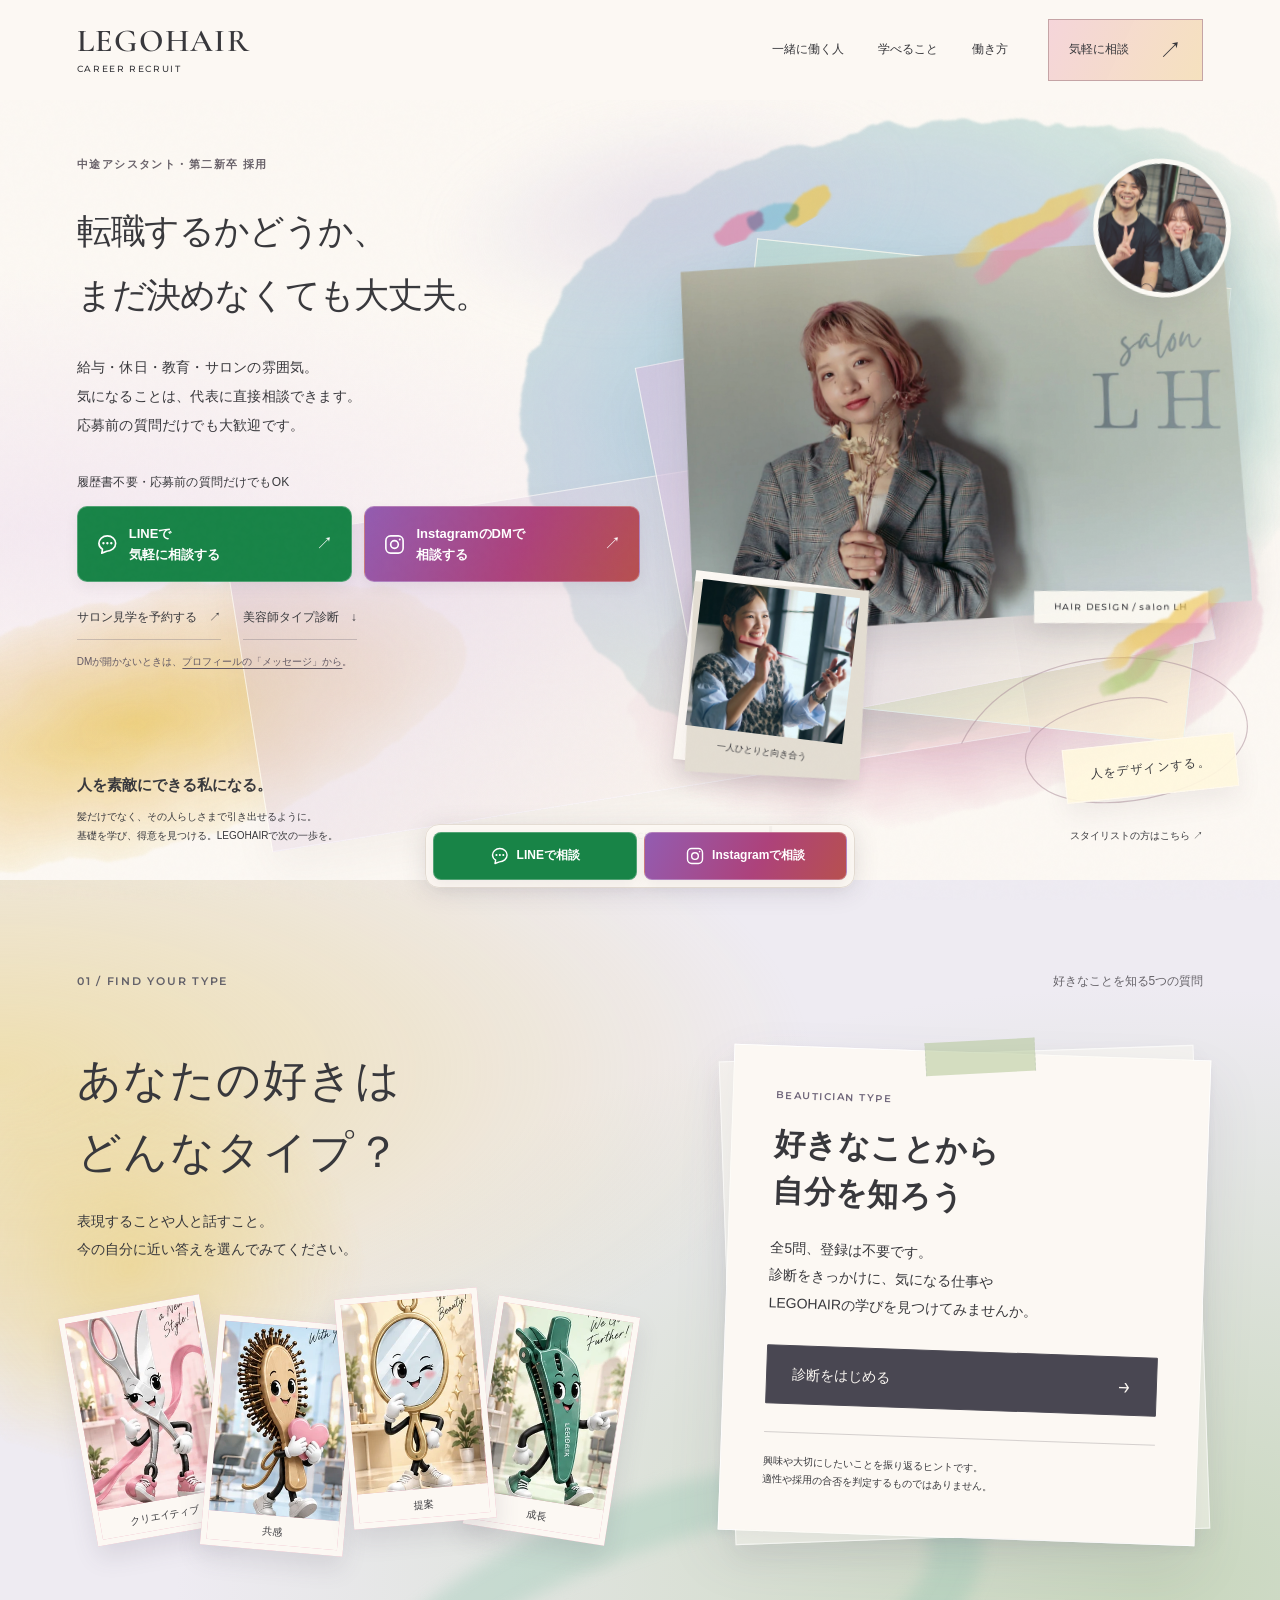
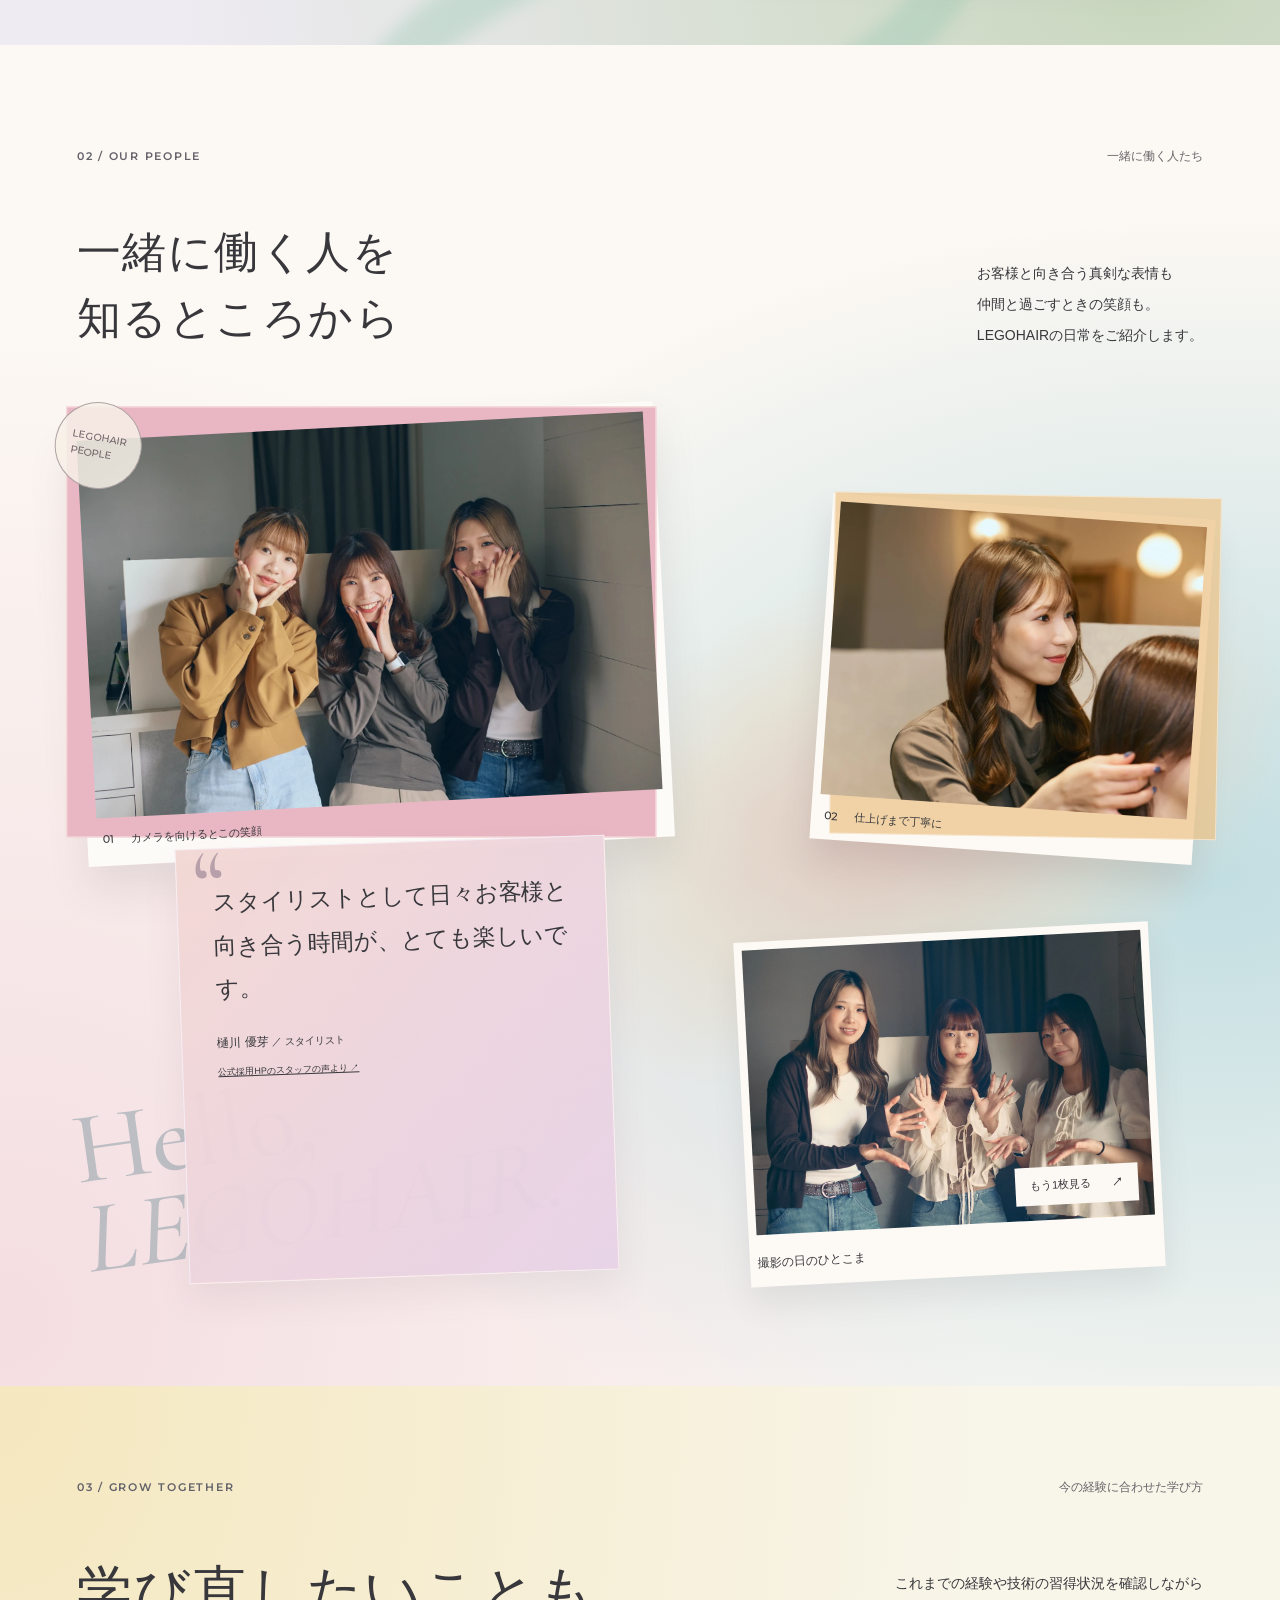
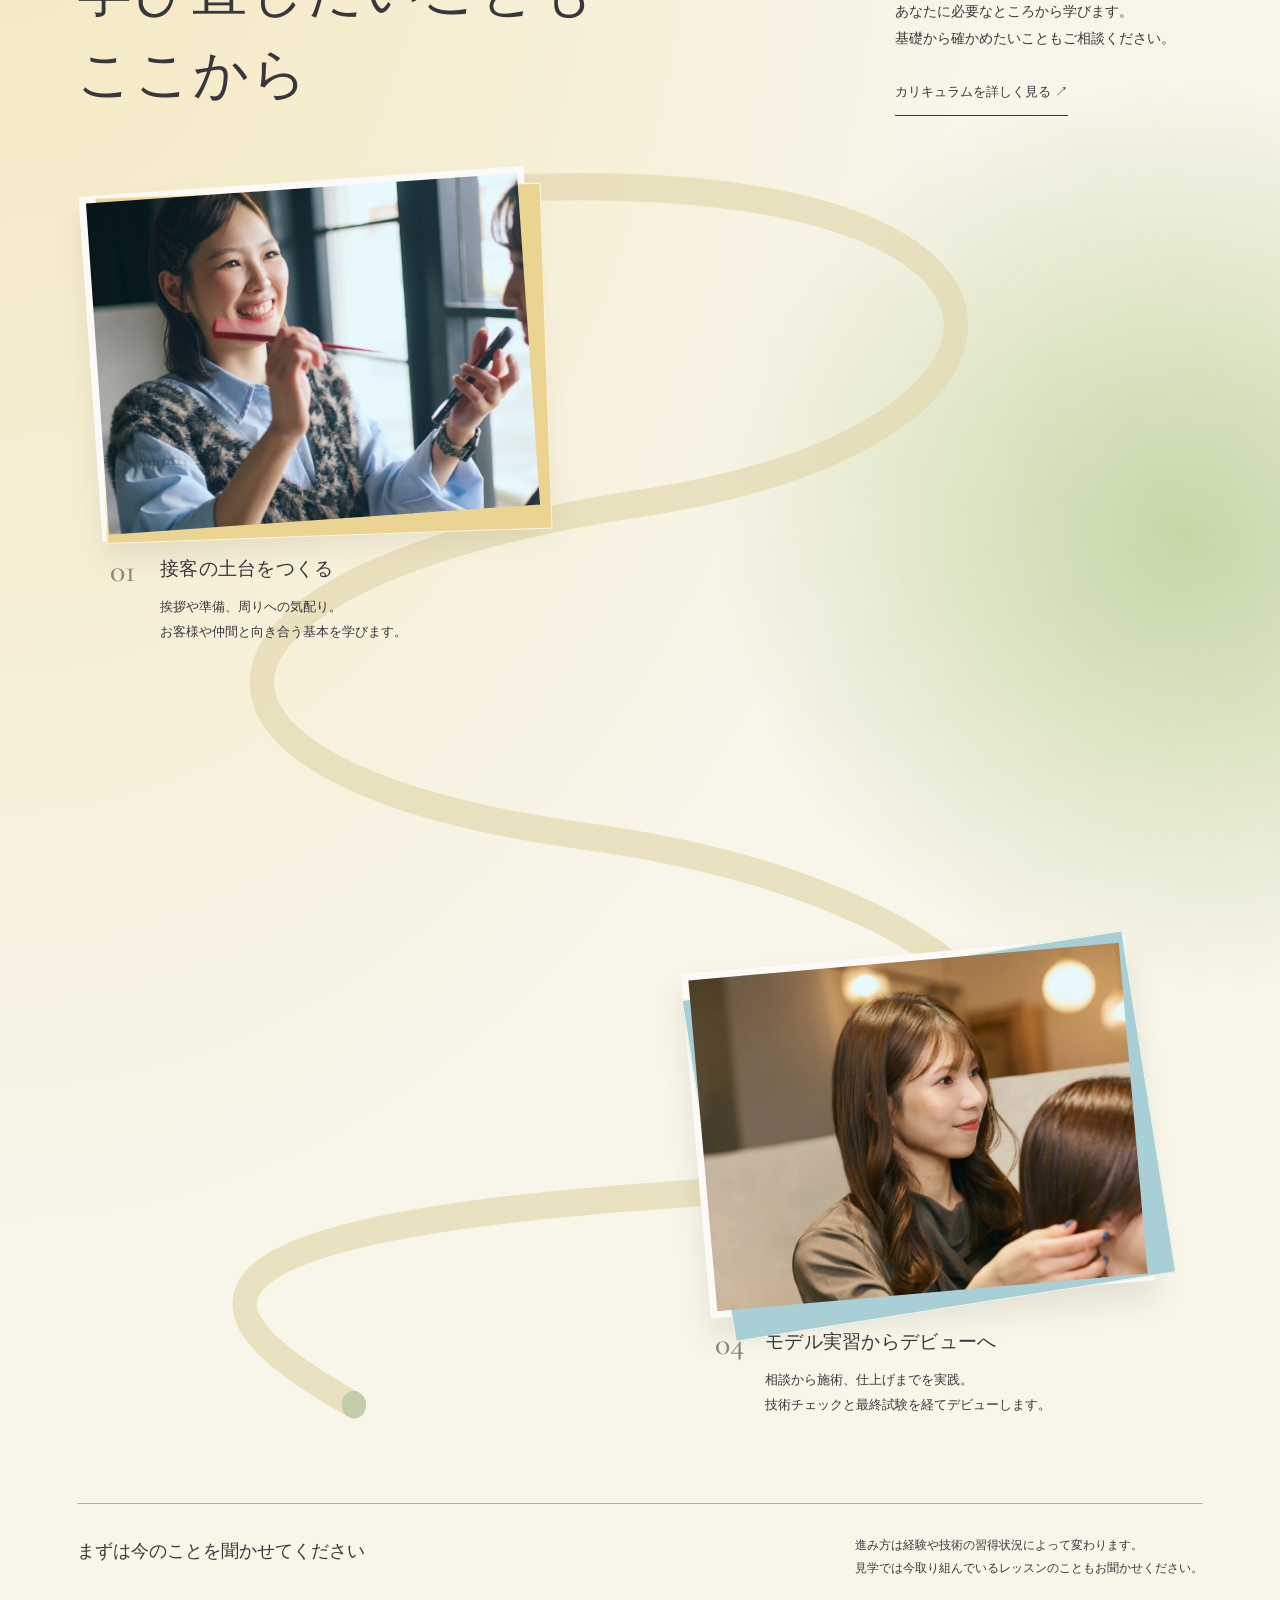
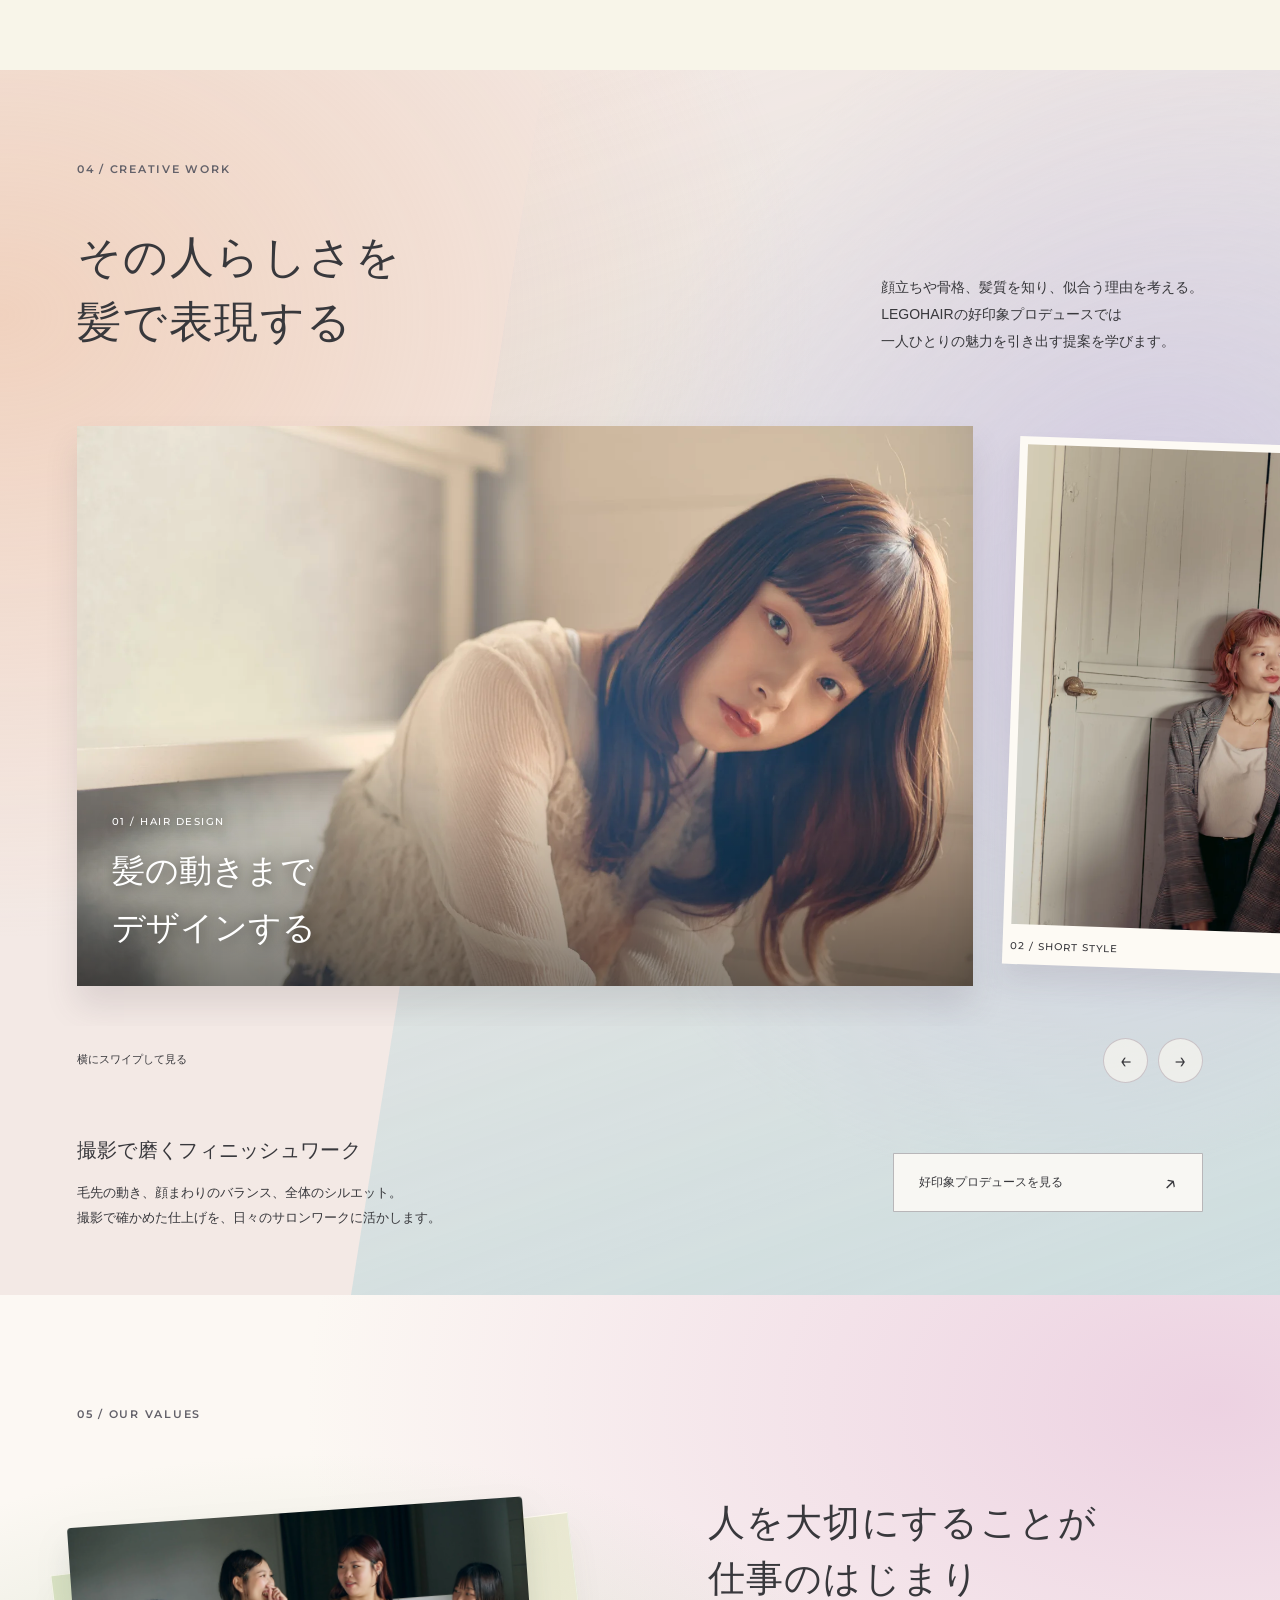
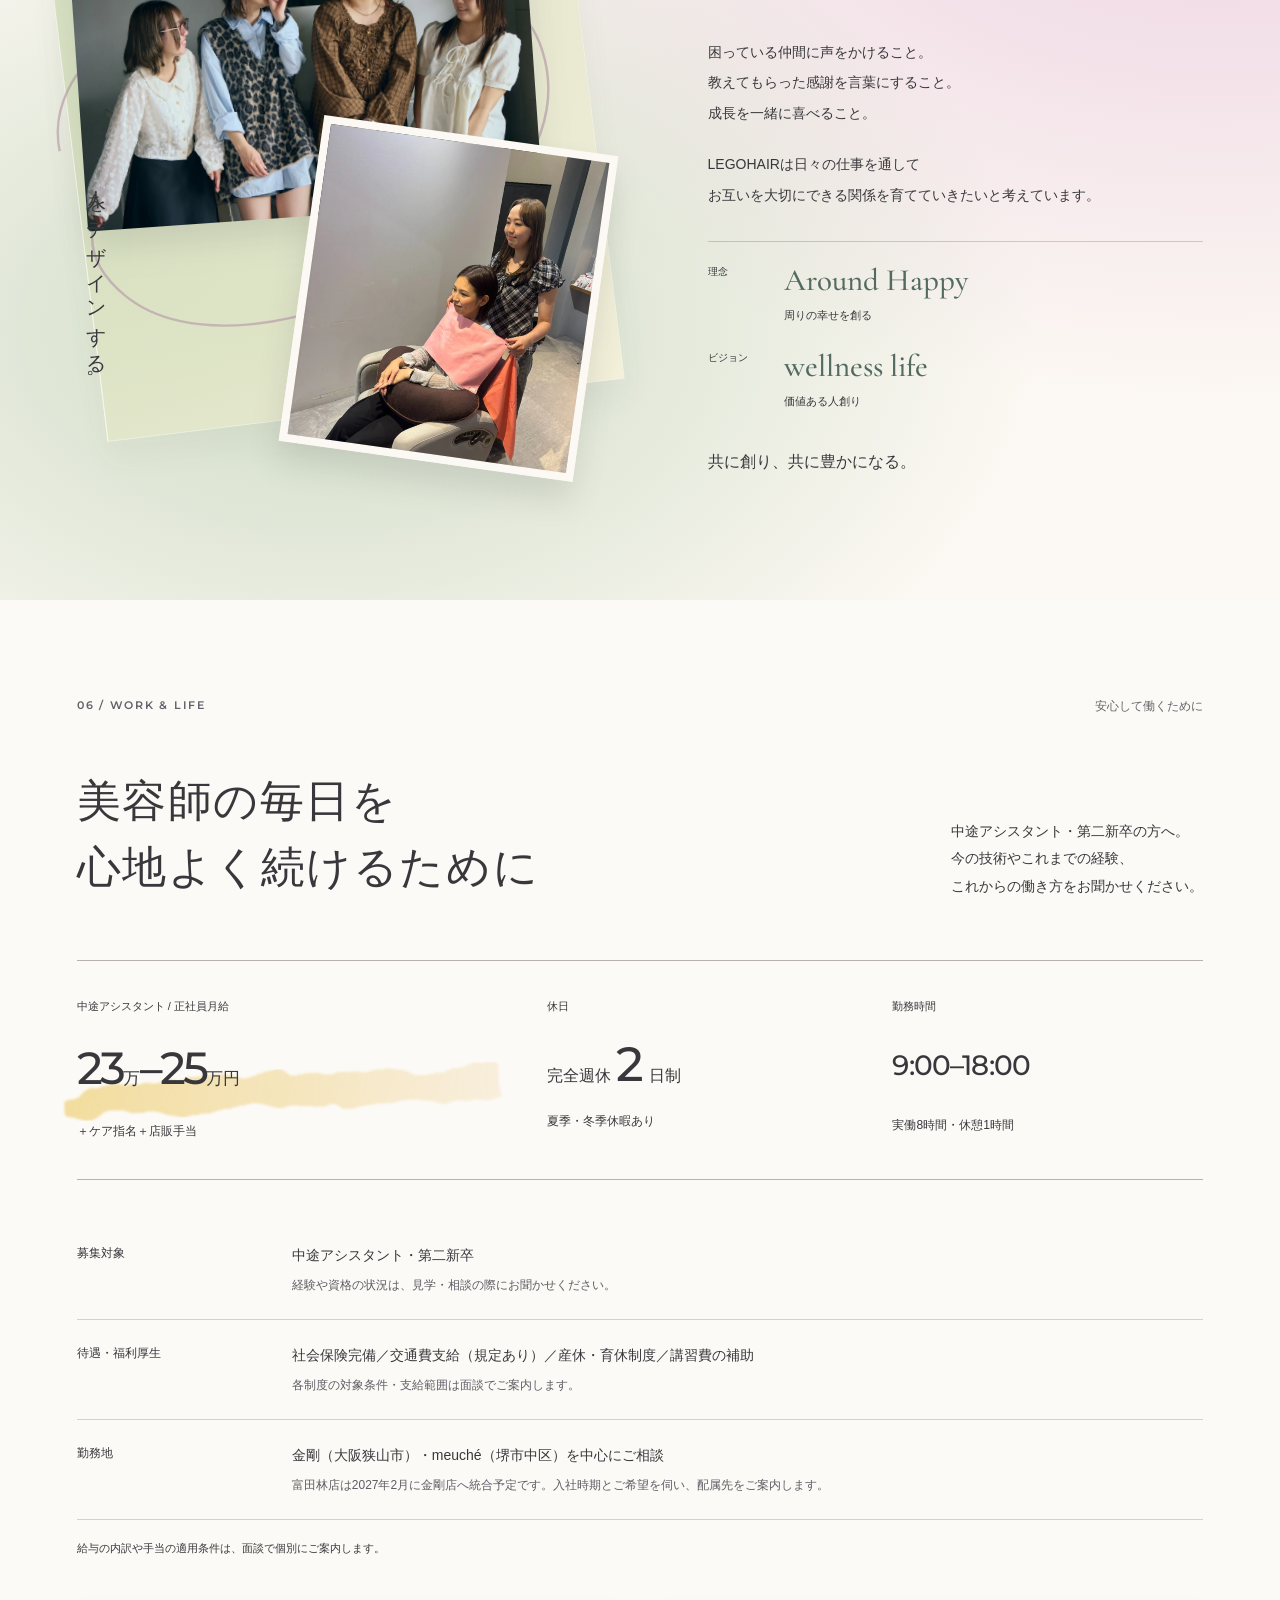
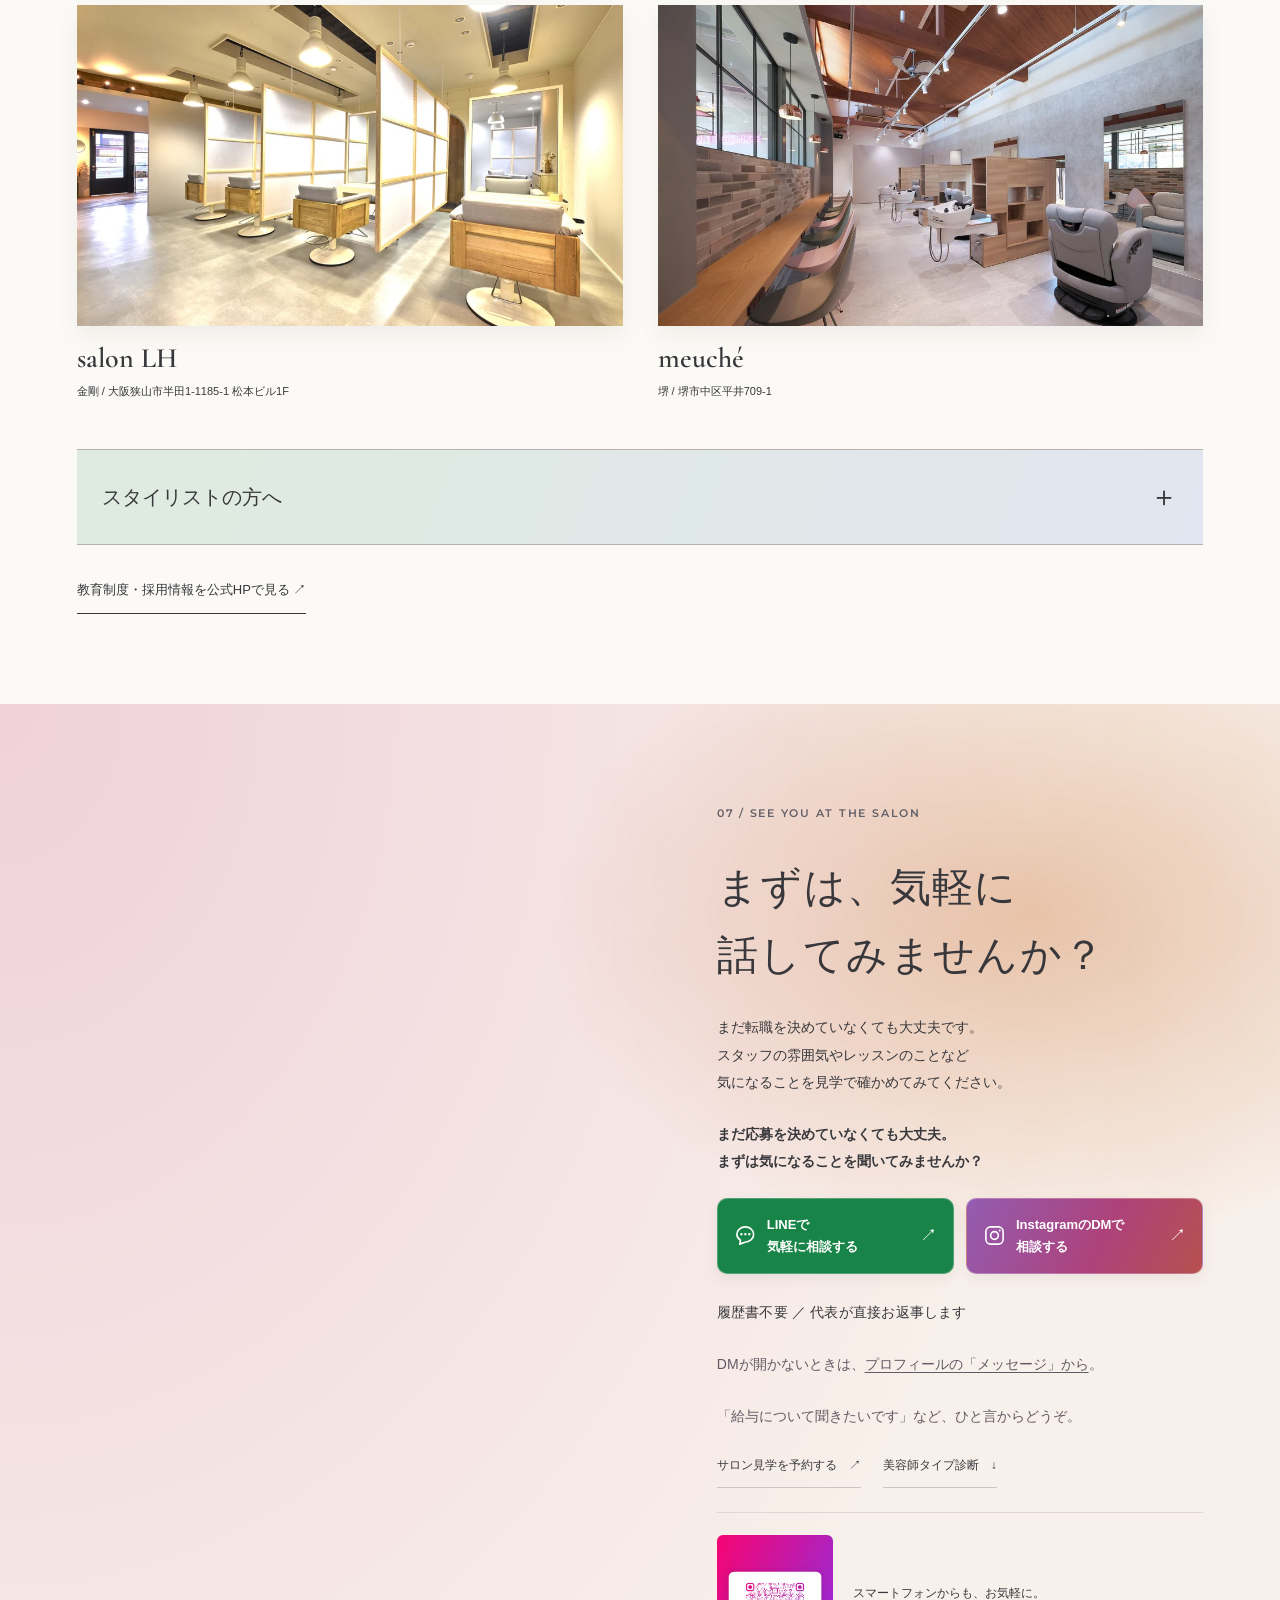
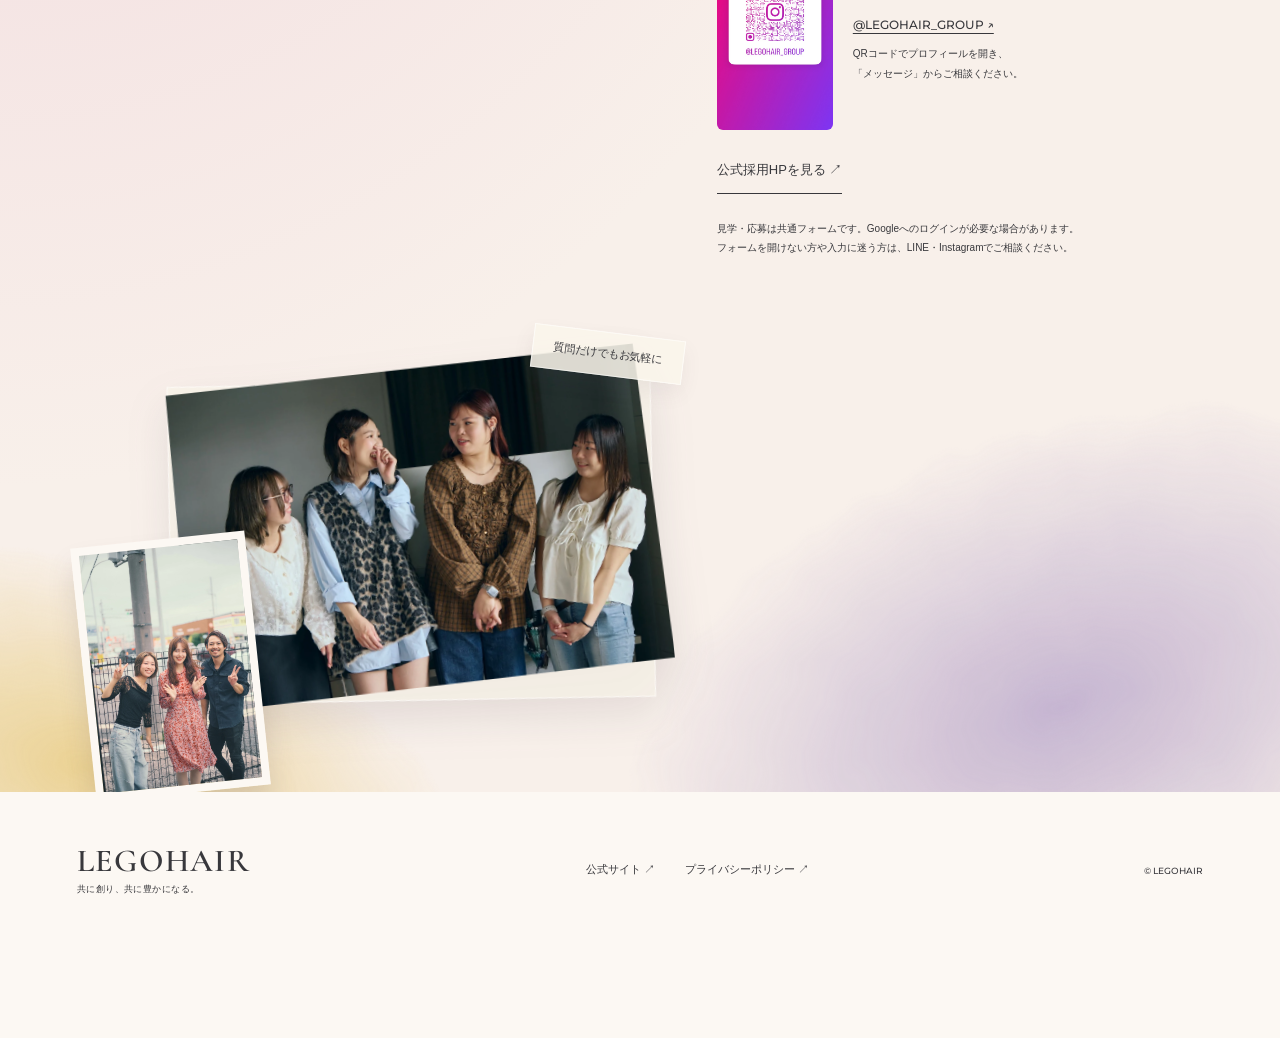
==== commit 361c5c72: "Make recruitment consultation accessible through LINE and Instagram" ====
--- a/index.html
+++ b/index.html
@@ -1,11 +1,11 @@
 <!doctype html>
-<html lang="ja"><head><meta charset="utf-8"><meta name="viewport" content="width=device-width, initial-scale=1, viewport-fit=cover"><meta name="robots" content="noindex,nofollow"><meta name="description" content="人を素敵にできる私になる。LEGOHAIRの中途アシスタント・第二新卒採用。スタッフ、レッスン、撮影、働き方をご紹介。まずはサロン見学へ。"><title>人を素敵にできる私になる。｜LEGOHAIR 中途採用</title><meta name="theme-color" content="#F8F6F2"><link rel="icon" href="assets/lego-icon.png"><link rel="preconnect" href="https://fonts.googleapis.com"><link rel="preconnect" href="https://fonts.gstatic.com" crossorigin><link href="https://fonts.googleapis.com/css2?family=Montserrat:wght@400;500;600;700;800&amp;family=Cormorant+Garamond:ital,wght@0,600;1,500&amp;display=swap" rel="stylesheet"><link rel="stylesheet" href="assets/collage.css"><link rel="stylesheet" href="assets/palette.css"><script defer src="assets/beautician-data.js"></script><script defer src="assets/collage.js"></script></head>
+<html lang="ja"><head><meta charset="utf-8"><meta name="viewport" content="width=device-width, initial-scale=1, viewport-fit=cover"><meta name="robots" content="noindex,nofollow"><meta name="description" content="人を素敵にできる私になる。LEGOHAIRの中途アシスタント・第二新卒採用。スタッフ、レッスン、撮影、働き方をご紹介。応募前の質問から、LINE・Instagramで代表に直接相談できます。"><title>人を素敵にできる私になる。｜LEGOHAIR 中途採用</title><meta name="theme-color" content="#F8F6F2"><link rel="icon" href="assets/lego-icon.png"><link rel="preconnect" href="https://fonts.googleapis.com"><link rel="preconnect" href="https://fonts.gstatic.com" crossorigin><link href="https://fonts.googleapis.com/css2?family=Montserrat:wght@400;500;600;700;800&amp;family=Cormorant+Garamond:ital,wght@0,600;1,500&amp;display=swap" rel="stylesheet"><link rel="stylesheet" href="assets/collage.css"><link rel="stylesheet" href="assets/palette.css"><link rel="stylesheet" href="assets/consultation.css"><script defer src="assets/recruit-analytics.js"></script><script defer src="assets/beautician-data.js"></script><script defer src="assets/collage.js"></script></head>
 <body><svg class="paint-definitions" width="0" height="0" aria-hidden="true"><defs><filter id="paint-grain" x="-12%" y="-12%" width="124%" height="124%"><feTurbulence type="fractalNoise" baseFrequency=".018" numOctaves="3" seed="12" result="grain"/><feDisplacementMap in="SourceGraphic" in2="grain" scale="25" xChannelSelector="R" yChannelSelector="G"/><feGaussianBlur stdDeviation="1.1"/></filter></defs></svg><a class="skip" href="#main">本文へ進む</a>
-<header class="header"><a class="brand" href="index.html" aria-label="LEGOHAIR 採用トップ"><span>LEGOHAIR</span><small>CAREER RECRUIT</small></a><nav class="desktop-nav" aria-label="メインメニュー"><a href="#people">一緒に働く人</a><a href="#growth">学べること</a><a href="#work">働き方</a></nav><a class="header-tour" href="#entry">サロン見学 <span aria-hidden="true">↗</span></a><button class="menu-toggle" aria-expanded="false" aria-controls="mobile-menu" aria-label="メニューを開く"><span></span><span></span></button><nav id="mobile-menu" class="mobile-menu" aria-label="スマートフォンメニュー" hidden><a href="#diagnosis">美容師タイプ診断</a><a href="#people">一緒に働く人</a><a href="#growth">学べること</a><a href="#creative">撮影と似合わせ</a><a href="#values">大切にしていること</a><a href="#work">募集条件</a><a href="#entry">サロン見学・相談</a></nav></header>
+<header class="header"><a class="brand" href="index.html" aria-label="LEGOHAIR 採用トップ"><span>LEGOHAIR</span><small>CAREER RECRUIT</small></a><nav class="desktop-nav" aria-label="メインメニュー"><a href="#people">一緒に働く人</a><a href="#growth">学べること</a><a href="#work">働き方</a></nav><a class="header-tour" href="#entry">気軽に相談 <span aria-hidden="true">↗</span></a><button class="menu-toggle" aria-expanded="false" aria-controls="mobile-menu" aria-label="メニューを開く"><span></span><span></span></button><nav id="mobile-menu" class="mobile-menu" aria-label="スマートフォンメニュー" hidden><a href="#diagnosis">美容師タイプ診断</a><a href="#people">一緒に働く人</a><a href="#growth">学べること</a><a href="#creative">撮影と似合わせ</a><a href="#values">大切にしていること</a><a href="#work">募集条件</a><a href="#entry">採用相談・サロン見学</a></nav></header>
 <main id="main">
-<section class="hero" aria-labelledby="hero-title"><div class="hero-color aqua" aria-hidden="true"></div><div class="hero-color pink" aria-hidden="true"></div><div class="hero-color yellow" aria-hidden="true"></div><div class="hero-vellum" aria-hidden="true"></div><div class="hero-copy"><p class="eyebrow hero-intro">中途アシスタント・第二新卒 採用</p><h1 id="hero-title"><span class="mask"><span>人を素敵にできる</span></span><span class="mask"><span>私になる。</span></span></h1><p class="hero-lead">髪だけでなく、その人らしさまで引き出せるように。<br>基礎を学び、得意を見つける。LEGOHAIRで次の一歩を。</p></div>
+<section class="hero" aria-labelledby="hero-title"><div class="hero-color aqua" aria-hidden="true"></div><div class="hero-color pink" aria-hidden="true"></div><div class="hero-color yellow" aria-hidden="true"></div><div class="hero-vellum" aria-hidden="true"></div><div class="hero-copy"><p class="eyebrow hero-intro">中途アシスタント・第二新卒 採用</p><h1 id="hero-title"><span class="mask"><span>転職するかどうか、</span></span><span class="mask"><span>まだ決めなくても大丈夫。</span></span></h1><p class="hero-lead">給与・休日・教育・サロンの雰囲気。<br>気になることは、代表に直接相談できます。<br>応募前の質問だけでも大歓迎です。</p></div>
 <div class="hero-collage" aria-label="LEGOHAIRのスタッフと仕事"><figure class="hero-main photo-enter" data-parallax="0.035"><img src="assets/collage/latest/hero-salon-lh.webp" alt="花を手にしたショートヘアのモデルとsalon LHのロゴ" width="1536" height="1024" fetchpriority="high"><figcaption>HAIR DESIGN / salon LH</figcaption></figure><figure class="hero-work photo-enter" data-parallax="-0.025"><img src="assets/collage/latest/consultation-3830.webp" alt="資料を手に笑顔で話すLEGOHAIRのスタッフ" width="1024" height="1536"><figcaption>一人ひとりと向き合う</figcaption></figure><figure class="hero-friends photo-enter" data-parallax="0.055"><img src="assets/collage/latest/pair-4872.webp" alt="店先で笑顔を見せるLEGOHAIRの2人" width="1536" height="1025"></figure><svg class="hero-scribble" viewBox="0 0 340 170" fill="none" aria-hidden="true"><path d="M15 100C80-30 304-8 324 71S138 197 93 139 190 35 238 56" stroke="#AC8F9B" stroke-width="1.3" stroke-linecap="round"/></svg><span class="hero-sticker" aria-hidden="true">人をデザインする。</span><span class="palette-dabs" aria-hidden="true"><i></i><i></i><i></i></span><span class="paint-strokes strokes-top" aria-hidden="true"><i></i><i></i></span><span class="paint-strokes strokes-bottom" aria-hidden="true"><i></i><i></i><i></i></span></div>
-<div class="hero-actions"><a class="button dark" data-event="salon_tour_click" data-placement="hero" href="https://docs.google.com/forms/d/e/1FAIpQLScxNHnbmHnlhdYBWE_F89-pQ6azJjjB5BQvKXiNePSSnvg8BA/viewform?usp=header" target="_blank" rel="noopener noreferrer">サロンを見に行く <span>↗</span></a><a class="button light" href="#diagnosis">美容師タイプ診断 <span>↓</span></a></div><div class="hero-bottom"><span>大阪・LEGOHAIR</span><span>SCROLL TO EXPLORE <b>↓</b></span><a href="#stylist">スタイリストの方はこちら ↗</a></div></section>
+<div class="hero-actions"><p class="consult-reassurance">履歴書不要・応募前の質問だけでもOK</p><div class="consult-buttons"><a class="consult-button consult-line" href="https://lin.ee/7dPFevn" data-event="line_consultation_click" data-placement="hero"><svg viewBox="0 0 24 24" fill="none" aria-hidden="true"><path d="M20.5 10.8c0 4.7-4.3 8.2-9.2 8.2L6 21l.8-4.1A7.5 7.5 0 0 1 3 10.8C3 6.5 6.9 3 11.8 3s8.7 3.5 8.7 7.8Z" stroke="currentColor" stroke-width="1.7" stroke-linejoin="round"/><path d="M7.7 10.7h.1m4-.0h.1m4-.0h.1" stroke="currentColor" stroke-width="2.4" stroke-linecap="round"/></svg><span class="consult-label"><span>LINEで</span><span>気軽に相談する</span></span><span class="consult-arrow" aria-hidden="true">↗</span></a><a class="consult-button consult-instagram" href="https://ig.me/m/legohair_group" data-event="instagram_dm_consultation_click" data-placement="hero"><svg viewBox="0 0 24 24" fill="none" aria-hidden="true"><rect x="3" y="3" width="18" height="18" rx="5" stroke="currentColor" stroke-width="1.7"/><circle cx="12" cy="12" r="4" stroke="currentColor" stroke-width="1.7"/><circle cx="17.5" cy="6.7" r="1" fill="currentColor"/></svg><span class="consult-label"><span>InstagramのDMで</span><span>相談する</span></span><span class="consult-arrow" aria-hidden="true">↗</span></a></div><div class="consult-secondary"><a href="https://docs.google.com/forms/d/e/1FAIpQLScxNHnbmHnlhdYBWE_F89-pQ6azJjjB5BQvKXiNePSSnvg8BA/viewform?usp=header" target="_blank" rel="noopener noreferrer" data-event="salon_tour_click" data-placement="hero">サロン見学を予約する <span aria-hidden="true">↗</span></a><a href="#diagnosis">美容師タイプ診断 <span aria-hidden="true">↓</span></a></div><p class="consult-fallback">DMが開かないときは、<a href="https://www.instagram.com/legohair_group/" data-event="instagram_profile_click" data-placement="hero">プロフィールの「メッセージ」から</a>。</p></div><div class="hero-bottom"><span class="hero-brand-message">人を素敵にできる私になる。<small>髪だけでなく、その人らしさまで引き出せるように。<br>基礎を学び、得意を見つける。LEGOHAIRで次の一歩を。</small></span><span>SCROLL TO EXPLORE <b>↓</b></span><a href="#stylist">スタイリストの方はこちら ↗</a></div></section>
 
 <section id="diagnosis" class="diagnosis section" aria-labelledby="quiz-title"><div class="quiz-circle" aria-hidden="true"></div><div class="quiz-curve" aria-hidden="true"></div><div class="section-top"><p class="eyebrow">01 / FIND YOUR TYPE</p><span class="small">好きなことを知る5つの質問</span></div><div class="diagnosis-layout"><div class="diagnosis-intro reveal"><h2 id="quiz-title">あなたの好きは<br>どんなタイプ？</h2><p>表現することや人と話すこと。<br>今の自分に近い答えを選んでみてください。</p><div class="type-collage" aria-label="4つの美容師タイプ"><figure data-type="creative"><img src="assets/collage/creator.webp" alt="クリエイティブ型のキャラクター" width="244" height="432" loading="lazy"><figcaption>クリエイティブ</figcaption></figure><figure data-type="empathy"><img src="assets/collage/partner.webp" alt="共感型のキャラクター" width="244" height="432" loading="lazy"><figcaption>共感</figcaption></figure><figure data-type="proposal"><img src="assets/collage/producer.webp" alt="提案型のキャラクター" width="244" height="432" loading="lazy"><figcaption>提案</figcaption></figure><figure data-type="growth"><img src="assets/collage/leader.webp" alt="成長型のキャラクター" width="244" height="432" loading="lazy"><figcaption>成長</figcaption></figure></div></div><div class="quiz-paper reveal"><span class="paper-tape" aria-hidden="true"></span><div id="quiz-content"><p class="quiz-kicker">BEAUTICIAN TYPE</p><h3>好きなことから<br>自分を知ろう</h3><p>全5問、登録は不要です。<br>診断をきっかけに、気になる仕事や<br>LEGOHAIRの学びを見つけてみませんか。</p><button id="quiz-start" class="button dark" type="button">診断をはじめる <span>→</span></button></div><noscript><p>診断にはJavaScriptが必要です。スタッフ紹介や教育内容はそのままご覧いただけます。</p></noscript><p class="quiz-note">興味や大切にしたいことを振り返るヒントです。<br>適性や採用の合否を判定するものではありません。</p></div></div></section>
 
@@ -19,5 +19,5 @@
 
 <section id="work" class="work section" aria-labelledby="work-title"><span id="recruit" class="anchor-alias" aria-hidden="true"></span><span id="assistant" class="anchor-alias" aria-hidden="true"></span><div class="section-top"><p class="eyebrow">06 / WORK & LIFE</p><span class="small">安心して働くために</span></div><div class="work-heading reveal"><h2 id="work-title">美容師の毎日を<br>心地よく続けるために</h2><p>中途アシスタント・第二新卒の方へ。<br>今の技術やこれまでの経験、<br>これからの働き方をお聞かせください。</p></div><div class="work-numbers"><div class="salary-feature"><span class="metric-label">中途アシスタント / 正社員月給</span><p><strong>23<span>万</span>–25<span>万円</span></strong></p><span>＋ケア指名＋店販手当</span></div><div class="days-feature"><span class="metric-label">休日</span><p>完全週休<strong>2</strong>日制</p><span>夏季・冬季休暇あり</span></div><div class="hours-feature"><span class="metric-label">勤務時間</span><p><strong>9:00–18:00</strong></p><span>実働8時間・休憩1時間</span></div></div><dl class="work-details"><div><dt>募集対象</dt><dd>中途アシスタント・第二新卒<br><small>経験や資格の状況は、見学・相談の際にお聞かせください。</small></dd></div><div><dt>待遇・福利厚生</dt><dd>社会保険完備／交通費支給（規定あり）／産休・育休制度／講習費の補助<br><small>各制度の対象条件・支給範囲は面談でご案内します。</small></dd></div><div><dt>勤務地</dt><dd>金剛（大阪狭山市）・meuché（堺市中区）を中心にご相談<br><small>富田林店は2027年2月に金剛店へ統合予定です。入社時期とご希望を伺い、配属先をご案内します。</small></dd></div></dl><p class="work-note">給与の内訳や手当の適用条件は、面談で個別にご案内します。</p><div id="salons" class="salon-pair"><figure><img src="assets/editorial/lhInterior-960.webp" alt="salon LH 金剛店の半個室のセット面" width="960" height="640" loading="lazy"><figcaption><strong>salon LH</strong><span>金剛 / 大阪狭山市半田1-1185-1 松本ビル1F</span></figcaption></figure><figure><img src="assets/editorial/meuche-960.webp" alt="meuchéの明るい半個室空間" width="960" height="672" loading="lazy"><figcaption><strong>meuché</strong><span>堺 / 堺市中区平井709-1</span></figcaption></figure></div><details id="stylist" class="stylist"><summary><span>スタイリストの方へ</span><span class="summary-plus" aria-hidden="true">＋</span></summary><div class="stylist-body"><h3>これまでの経験を活かす次の場所</h3><p class="stylist-salary">24.5万〜27万円 <span>＋歩合給＋能力給</span></p><p>正社員スタイリストの募集も行っています。<br>似合わせ、カウンセリング、顧客づくり。デビュー後の学びも続けられます。</p><div class="stylist-links"><a href="https://salon-lh.com/lp/150man-program.html" target="_blank" rel="noopener noreferrer">150万スタイリスト育成プログラム <span>↗</span></a><a href="semi-employee.html">準社員という働き方 <span>→</span><small>9:00〜16:30の勤務。制度の条件を見る。</small></a></div><p class="small">150万円は育成で目指す売上の目標であり、達成や給与を保証するものではありません。</p></div></details><a class="text-link" href="https://salon-lh.com/recruit/" data-event="official_recruit_click" data-placement="work" target="_blank" rel="noopener noreferrer">教育制度・採用情報を公式HPで見る ↗</a></section>
 
-<section id="entry" class="entry section" aria-labelledby="entry-title"><span id="visit" class="anchor-alias" aria-hidden="true"></span><div class="entry-shape one" aria-hidden="true"></div><div class="entry-shape two" aria-hidden="true"></div><div class="entry-shape three" aria-hidden="true"></div><div class="entry-content reveal"><p class="eyebrow">07 / SEE YOU AT THE SALON</p><h2 id="entry-title">まずは見学で<br>話してみませんか</h2><p>まだ転職を決めていなくても大丈夫です。<br>スタッフの雰囲気やレッスンのことなど<br>気になることを見学で確かめてみてください。</p><div class="entry-actions"><a class="button dark" href="https://docs.google.com/forms/d/e/1FAIpQLScxNHnbmHnlhdYBWE_F89-pQ6azJjjB5BQvKXiNePSSnvg8BA/viewform?usp=header" target="_blank" rel="noopener noreferrer" data-event="salon_tour_click" data-placement="entry">サロン見学 <span>↗</span></a><a class="button light" href="https://lin.ee/7dPFevn" target="_blank" rel="noopener noreferrer" data-event="line_consultation_click" data-placement="entry">LINEで相談 <span>↗</span></a></div><a class="text-link" href="https://salon-lh.com/recruit/" target="_blank" rel="noopener noreferrer" data-event="official_recruit_click" data-placement="entry">公式採用HPを見る ↗</a><p class="entry-note">見学・応募は共通フォームです。Googleへのログインが必要な場合があります。<br>フォームを開けない方や入力に迷う方は、LINEでご相談ください。</p></div><div class="entry-photos"><figure class="entry-team reveal"><img src="assets/collage/latest/team-2368.webp" alt="並んで笑い合うLEGOHAIRのスタッフ4人" width="1536" height="1024" loading="lazy"></figure><figure class="entry-smile reveal"><img src="assets/collage/latest/outside-5249.webp" alt="屋外で笑顔を見せるLEGOHAIRのスタッフ3人" width="1025" height="1536" loading="lazy"></figure><span class="entry-sticker" aria-hidden="true">見学からお気軽に</span></div></section>
-</main><footer><a class="brand" href="index.html"><span>LEGOHAIR</span><small>共に創り、共に豊かになる。</small></a><div><a href="https://salon-lh.com/" target="_blank" rel="noopener noreferrer">公式サイト ↗</a><a href="https://salon-lh.com/privacy/" target="_blank" rel="noopener noreferrer">プライバシーポリシー ↗</a></div><small>© LEGOHAIR</small></footer><nav class="sticky-cta" aria-label="見学・相談"><a href="https://docs.google.com/forms/d/e/1FAIpQLScxNHnbmHnlhdYBWE_F89-pQ6azJjjB5BQvKXiNePSSnvg8BA/viewform?usp=header" target="_blank" rel="noopener noreferrer" data-event="salon_tour_click" data-placement="sticky">サロン見学 <span>↗</span></a><a href="https://lin.ee/7dPFevn" target="_blank" rel="noopener noreferrer" data-event="line_consultation_click" data-placement="sticky">LINEで相談 <span>↗</span></a></nav></body></html>
+<section id="entry" class="entry section" aria-labelledby="entry-title"><span id="visit" class="anchor-alias" aria-hidden="true"></span><div class="entry-shape one" aria-hidden="true"></div><div class="entry-shape two" aria-hidden="true"></div><div class="entry-shape three" aria-hidden="true"></div><div class="entry-content reveal"><p class="eyebrow">07 / SEE YOU AT THE SALON</p><h2 id="entry-title">まずは、気軽に<br>話してみませんか？</h2><p>まだ転職を決めていなくても大丈夫です。<br>スタッフの雰囲気やレッスンのことなど<br>気になることを見学で確かめてみてください。</p><p class="entry-invitation">まだ応募を決めていなくても大丈夫。<br>まずは気になることを聞いてみませんか？</p><div class="entry-actions consult-buttons"><a class="consult-button consult-line" href="https://lin.ee/7dPFevn" data-event="line_consultation_click" data-placement="entry"><svg viewBox="0 0 24 24" fill="none" aria-hidden="true"><path d="M20.5 10.8c0 4.7-4.3 8.2-9.2 8.2L6 21l.8-4.1A7.5 7.5 0 0 1 3 10.8C3 6.5 6.9 3 11.8 3s8.7 3.5 8.7 7.8Z" stroke="currentColor" stroke-width="1.7" stroke-linejoin="round"/><path d="M7.7 10.7h.1m4-.0h.1m4-.0h.1" stroke="currentColor" stroke-width="2.4" stroke-linecap="round"/></svg><span class="consult-label"><span>LINEで</span><span>気軽に相談する</span></span><span class="consult-arrow" aria-hidden="true">↗</span></a><a class="consult-button consult-instagram" href="https://ig.me/m/legohair_group" data-event="instagram_dm_consultation_click" data-placement="entry"><svg viewBox="0 0 24 24" fill="none" aria-hidden="true"><rect x="3" y="3" width="18" height="18" rx="5" stroke="currentColor" stroke-width="1.7"/><circle cx="12" cy="12" r="4" stroke="currentColor" stroke-width="1.7"/><circle cx="17.5" cy="6.7" r="1" fill="currentColor"/></svg><span class="consult-label"><span>InstagramのDMで</span><span>相談する</span></span><span class="consult-arrow" aria-hidden="true">↗</span></a></div><p class="consult-reassurance">履歴書不要 ／ 代表が直接お返事します</p><p class="consult-fallback">DMが開かないときは、<a href="https://www.instagram.com/legohair_group/" data-event="instagram_profile_click" data-placement="entry">プロフィールの「メッセージ」から</a>。</p><p class="consult-example">「給与について聞きたいです」など、ひと言からどうぞ。</p><div class="consult-secondary"><a href="https://docs.google.com/forms/d/e/1FAIpQLScxNHnbmHnlhdYBWE_F89-pQ6azJjjB5BQvKXiNePSSnvg8BA/viewform?usp=header" target="_blank" rel="noopener noreferrer" data-event="salon_tour_click" data-placement="entry">サロン見学を予約する <span aria-hidden="true">↗</span></a><a href="#diagnosis">美容師タイプ診断 <span aria-hidden="true">↓</span></a></div><div class="instagram-qr"><img src="assets/instagram-recruit-qr.jpeg" alt="LEGOHAIR_GROUPのInstagram QRコード" width="840" height="1412" loading="lazy"><div><p>スマートフォンからも、お気軽に。</p><a href="https://www.instagram.com/legohair_group/" data-event="instagram_profile_click" data-placement="qr">@LEGOHAIR_GROUP ↗</a><small>QRコードでプロフィールを開き、<br>「メッセージ」からご相談ください。</small></div></div><a class="text-link" href="https://salon-lh.com/recruit/" target="_blank" rel="noopener noreferrer" data-event="official_recruit_click" data-placement="entry">公式採用HPを見る ↗</a><p class="entry-note">見学・応募は共通フォームです。Googleへのログインが必要な場合があります。<br>フォームを開けない方や入力に迷う方は、LINE・Instagramでご相談ください。</p></div><div class="entry-photos"><figure class="entry-team reveal"><img src="assets/collage/latest/team-2368.webp" alt="並んで笑い合うLEGOHAIRのスタッフ4人" width="1536" height="1024" loading="lazy"></figure><figure class="entry-smile reveal"><img src="assets/collage/latest/outside-5249.webp" alt="屋外で笑顔を見せるLEGOHAIRのスタッフ3人" width="1025" height="1536" loading="lazy"></figure><span class="entry-sticker" aria-hidden="true">質問だけでもお気軽に</span></div></section>
+</main><footer><a class="brand" href="index.html"><span>LEGOHAIR</span><small>共に創り、共に豊かになる。</small></a><div><a href="https://salon-lh.com/" target="_blank" rel="noopener noreferrer">公式サイト ↗</a><a href="https://salon-lh.com/privacy/" target="_blank" rel="noopener noreferrer">プライバシーポリシー ↗</a></div><small>© LEGOHAIR</small></footer><nav class="sticky-cta consultation-sticky" aria-label="LINE・Instagramの採用相談"><a class="consult-button consult-line" href="https://lin.ee/7dPFevn" data-event="line_consultation_click" data-placement="sticky"><svg viewBox="0 0 24 24" fill="none" aria-hidden="true"><path d="M20.5 10.8c0 4.7-4.3 8.2-9.2 8.2L6 21l.8-4.1A7.5 7.5 0 0 1 3 10.8C3 6.5 6.9 3 11.8 3s8.7 3.5 8.7 7.8Z" stroke="currentColor" stroke-width="1.7" stroke-linejoin="round"/><path d="M7.7 10.7h.1m4-.0h.1m4-.0h.1" stroke="currentColor" stroke-width="2.4" stroke-linecap="round"/></svg><span>LINEで相談</span><span class="consult-arrow" aria-hidden="true">↗</span></a><a class="consult-button consult-instagram" href="https://ig.me/m/legohair_group" data-event="instagram_dm_consultation_click" data-placement="sticky"><svg viewBox="0 0 24 24" fill="none" aria-hidden="true"><rect x="3" y="3" width="18" height="18" rx="5" stroke="currentColor" stroke-width="1.7"/><circle cx="12" cy="12" r="4" stroke="currentColor" stroke-width="1.7"/><circle cx="17.5" cy="6.7" r="1" fill="currentColor"/></svg><span>Instagramで相談</span><span class="consult-arrow" aria-hidden="true">↗</span></a></nav></body></html>
--- a/assets/consultation.css
+++ b/assets/consultation.css
@@ -0,0 +1,108 @@
+/* Consultation-first additions. Keep the established paper, photos and type. */
+html { scroll-padding-bottom: 110px; }
+body { padding-bottom: calc(90px + env(safe-area-inset-bottom, 0px)); }
+.hero { height: auto; min-height: 780px; max-height: none; padding-top: 55px; padding-bottom: 150px; }
+.hero-copy { width: 53%; }
+.hero h1 { font-size: clamp(27px, 2.7vw, 43px); line-height: 1.85; letter-spacing: -.035em; }
+.hero-lead { font-size: 14px; line-height: 2.1; }
+.hero-actions { display: block; width: 50%; max-width: 640px; margin-top: 30px; }
+.hero-actions a { white-space: normal; }
+.hero-collage { width: 47%; top: 50px; }
+.hero-work { left: 3%; }
+.hero-bottom { align-items: flex-end; bottom: 35px; }
+.hero-brand-message { font-size: 15px; font-weight: 700; }
+.hero-brand-message small { display: block; margin-top: 8px; font-size: 10px; font-weight: 500; line-height: 1.9; }
+.consult-buttons { display: grid; grid-template-columns: minmax(0,1fr) minmax(0,1fr); gap: 12px; }
+.consult-button { min-width: 0; min-height: 76px; padding: 15px 16px; border: 1px solid #ffffff40; border-radius: 10px; color: #fff; display: flex; justify-content: center; align-items: center; gap: 10px; font-size: 13px; font-weight: 700; line-height: 1.65; box-shadow: 0 5px 14px #40384912; transition: filter .2s, transform .2s; }
+.consult-button svg { width: 23px; height: 23px; flex-shrink: 0; }
+.consult-button>span:not(.consult-arrow) { max-width: 12em; }
+.consult-button .consult-arrow { font-size: 17px; font-weight: 400; margin-left: auto; }
+.consult-line, .sticky-cta .consult-line { background: #188447; color: #fff; }
+.consult-instagram, .sticky-cta.consultation-sticky .consult-instagram { background: linear-gradient(115deg, #935cb1, #ad427b 57%, #b7504f); color: #fff; }
+.consult-button:hover { filter: brightness(1.07); transform: translateY(-2px); }
+.consult-button:active { transform: scale(.98); }
+.consult-reassurance { font-size: 12px; font-weight: 500; margin-bottom: 12px; letter-spacing: .015em; }
+.consult-secondary { display: flex; flex-wrap: wrap; column-gap: 22px; row-gap: 3px; margin-top: 14px; }
+.consult-secondary a { flex: none; min-height: 44px; display: inline-flex; align-items: center; padding: 6px 0; border-bottom: 1px solid #77717b55; font-size: 12px; gap: 12px; }
+.consult-fallback { color: #645a65; font-size: 10px; line-height: 1.9; margin-top: 12px; }
+.consult-fallback a { display: inline; padding: 10px 0; text-decoration: underline; text-underline-offset: 3px; }
+.entry { grid-template-columns: 1.2fr 1fr; }
+.entry-content h2 { font-size: clamp(29px, 3.2vw, 46px); }
+.entry-content>.entry-invitation { font-weight: 700; }
+.entry-actions { margin-top: 22px; margin-bottom: 12px; }
+.entry-actions .consult-button { font-size: 13px; padding: 15px 16px; }
+.entry-content>.consult-reassurance { font-size: 12px; margin-top: 12px; }
+.entry-content>.consult-fallback, .entry-content>.consult-example { font-size: 11px; margin-top: 12px; }
+.entry-content>.consult-example { color: #645a65; }
+.entry-content>.text-link { margin-top: 20px; }
+.instagram-qr { display: flex; align-items: center; gap: 20px; border-top: 1px solid #86758a33; padding-top: 22px; margin-top: 24px; }
+.instagram-qr img { width: 116px; height: auto; border-radius: 6px; object-fit: contain; }
+.instagram-qr p { font-size: 12px; }
+.instagram-qr a { display: inline-block; padding: 8px 0; font-family: var(--en); font-size: 12px; text-decoration: underline; text-underline-offset: 4px; }
+.instagram-qr small { display: block; font-size: 10px; }
+.consultation-sticky { visibility: visible; transform: none; left: 50%; right: auto; bottom: max(12px, env(safe-area-inset-bottom, 0px)); translate: -50% 0; width: min(430px, calc(100% - 28px)); padding: 7px; gap: 7px; border: 1px solid #e4dcd3; border-radius: 14px; background: #fcf8f3f5; box-shadow: 0 4px 24px #45394a25; }
+.consultation-sticky a { flex: 1; min-width: 0; min-height: 48px; padding: 10px 12px; gap: 7px; border-radius: 8px; font-size: 12px; font-weight: 700; justify-content: center; }
+.consultation-sticky .consult-arrow { display: none; }
+.consultation-sticky svg { width: 20px; height: 20px; }
+@media (min-width:721px) and (max-width:1050px) {
+  .hero { min-height: 830px; padding-top: 40px; }
+  .hero-copy { width: 62%; }
+  .hero-actions { width: 58%; }
+  .hero-collage { width: 43%; top: 120px; }
+  .hero-work { top: 355px; width: 50%; left: 35%; }
+  .hero-actions .consult-button { padding: 13px 10px; font-size: 12px; gap: 7px; }
+  .consult-arrow { display: none; }
+  .entry { grid-template-columns: 1.4fr 1fr; gap: 3%; }
+  .entry-actions .consult-button { padding: 12px 10px; font-size: 12px; }
+}
+@media (max-width:720px) {
+  .hero { display: flex; flex-direction: column; min-height: 0; padding-top: 24px; padding-bottom: 25px; }
+  .hero-copy { width: 100%; }
+  .hero-intro { margin-bottom: 14px; font-size: 10px; }
+  .hero h1 { font-size: clamp(23px, 6.1vw, 38px); line-height: 1.9; letter-spacing: -.045em; }
+  .hero-lead { font-size: 12px; line-height: 2; margin-top: 17px; }
+  .hero-actions { position: relative; inset: auto; order: 1; width: 100%; margin: 23px 0 0; }
+  .consult-buttons { gap: 8px; }
+  .hero-actions .consult-button, .entry-actions .consult-button { min-height: 90px; padding: 10px 7px; gap: 5px; font-size: 12px; flex-direction: column; text-align: center; }
+  .consult-button svg { width: 21px; height: 21px; }
+  .consult-arrow { display: none; }
+  .consult-reassurance { font-size: 11px; margin-bottom: 10px; }
+  .consult-secondary { column-gap: 20px; margin-top: 10px; }
+  .consult-secondary a { font-size: 11px; gap: 5px; }
+  .consult-fallback { font-size: 10px; margin-top: 10px; }
+  .hero-collage { position: relative; order: 2; inset: auto; width: calc(100% + 2 * var(--edge)); margin: 24px calc(-1 * var(--edge)) 0; height: clamp(340px, 88vw, 520px); }
+  .hero-main { top: 32px; }
+  .hero-work { top: 61%; left: 5%; }
+  .hero-sticker { bottom: 0; }
+  .hero-bottom { position: relative; order: 3; inset: auto; margin-top: 26px; display: flex; flex-wrap: wrap; align-items: center; row-gap: 18px; }
+  .hero-bottom>span.hero-brand-message:first-child { display: block; width: 100%; font-size: 14px; }
+  .hero-brand-message small { font-size: 10px; }
+  .hero-color.aqua { top: 510px; }
+  .hero-color.pink { top: 600px; }
+  .hero-color.yellow { bottom: 130px; }
+  .entry { grid-template-columns: 1fr; }
+  .entry-content h2 { font-size: 29px; }
+  .entry-content>.entry-invitation { font-size: 12px; line-height: 2; }
+  .entry-content>.consult-reassurance { font-size: 11px; }
+  .entry-content>.consult-fallback, .entry-content>.consult-example { font-size: 10px; }
+  .instagram-qr { display: none; }
+  .consultation-sticky { border-radius: 14px; }
+  .consultation-sticky a { font-size: 11px; min-height: 48px; padding: 10px 6px; gap: 5px; }
+  footer { padding-bottom: 35px; }
+}
+@media (max-width:380px) {
+  .header { padding-inline: 16px; gap: 10px; }
+  .brand>span { font-size: 24px; }
+  .header-tour { white-space: nowrap; flex-shrink: 0; padding: 5px 8px; gap: 8px; font-size: 9px; }
+  .header-tour span { font-size: 18px; }
+  .menu-toggle { flex-shrink: 0; width: 25px; }
+  .hero-actions .consult-button, .entry-actions .consult-button { font-size: 11px; }
+  .consultation-sticky a { font-size: 10px; }
+  .consultation-sticky svg { width: 18px; height: 18px; }
+}
+@media (prefers-reduced-motion: reduce) {
+  .consult-button, .consultation-sticky { transition: none; }
+}
+
+.consult-label>span { display: block; }
+a, button, summary { scroll-margin-block: 105px; }
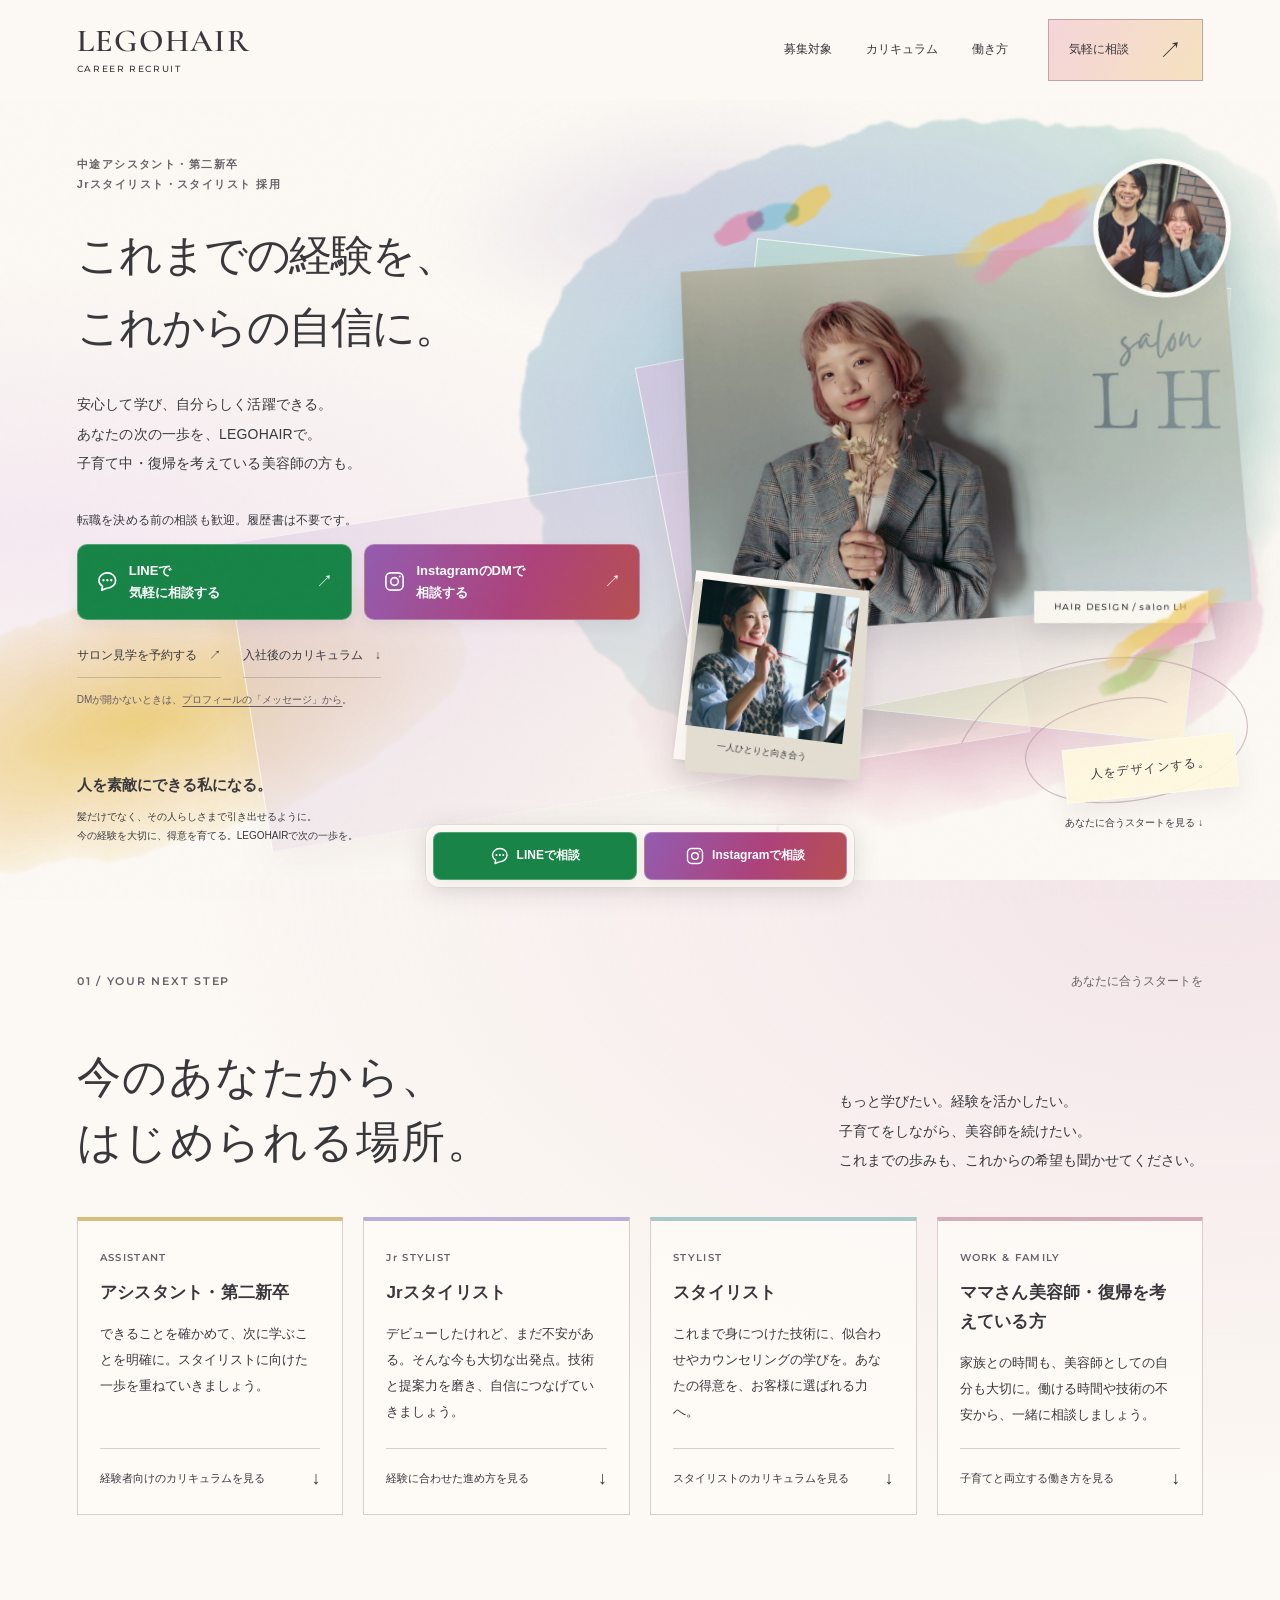
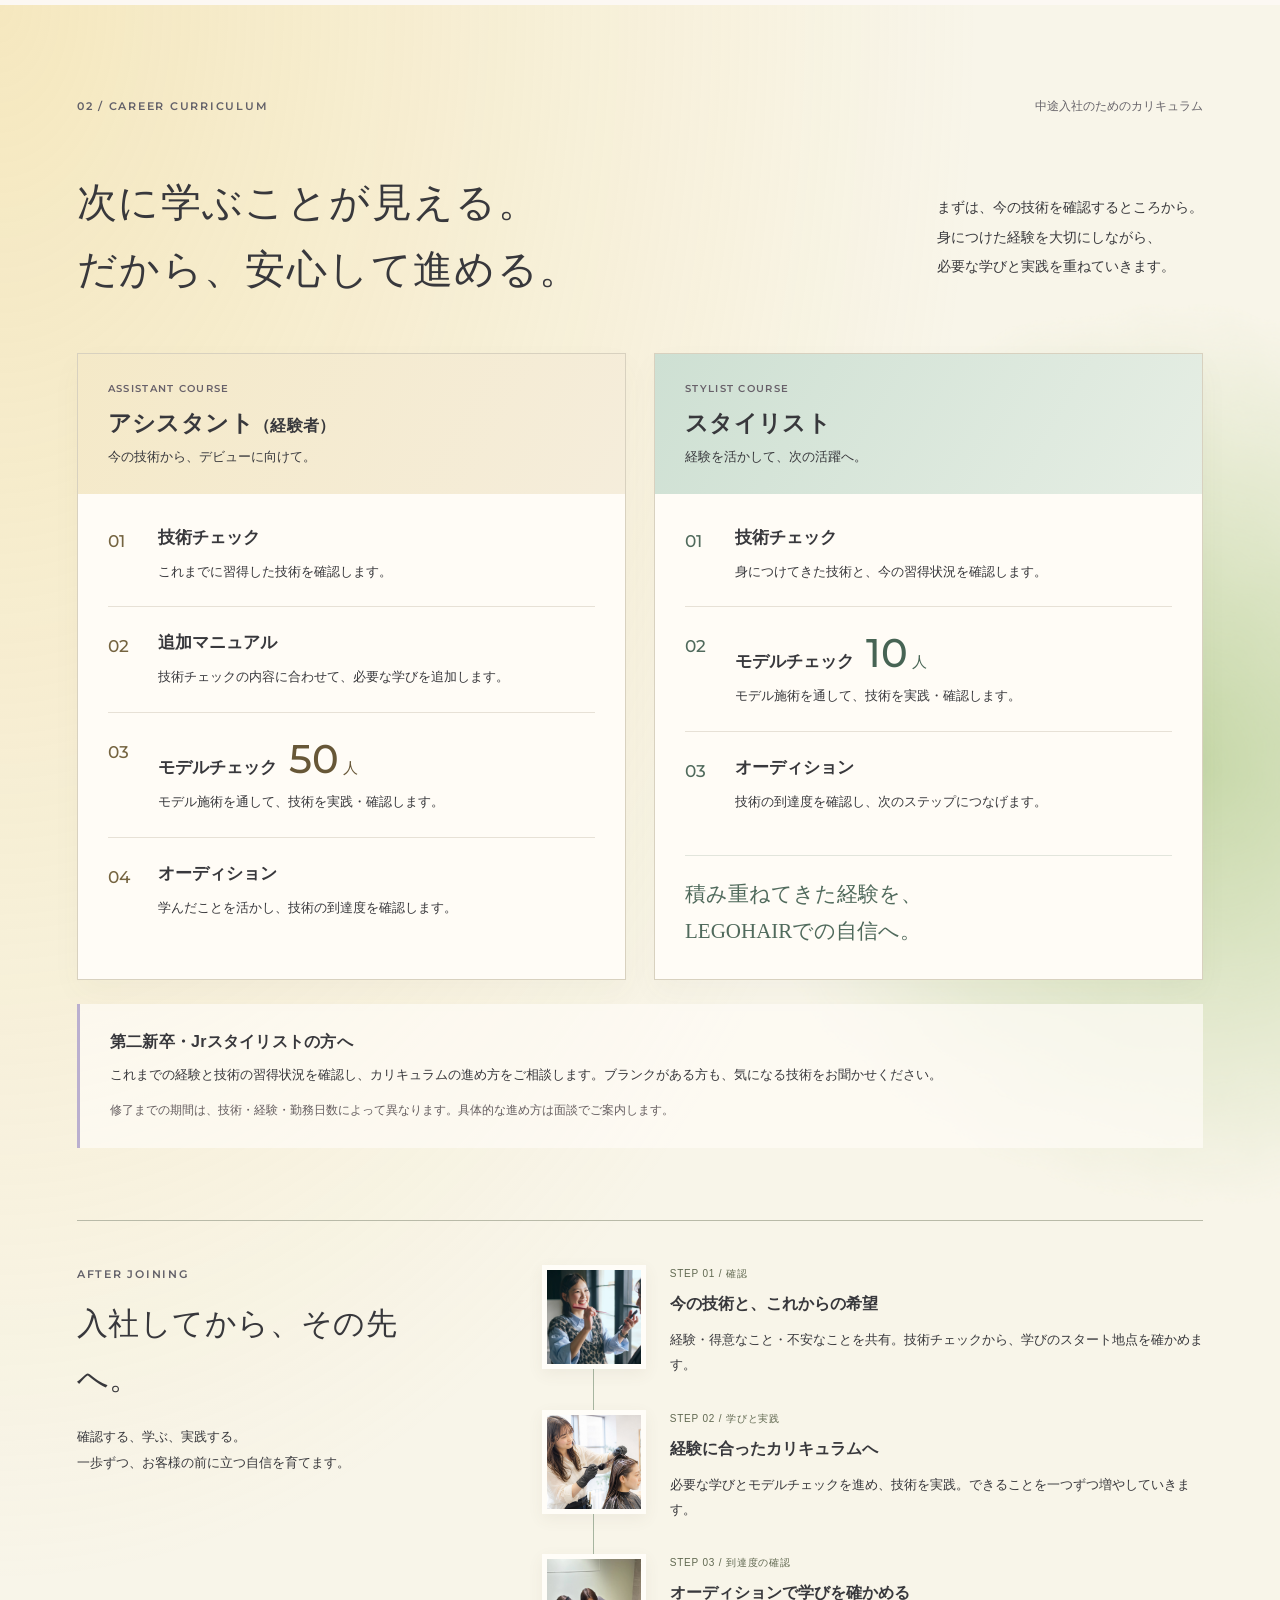
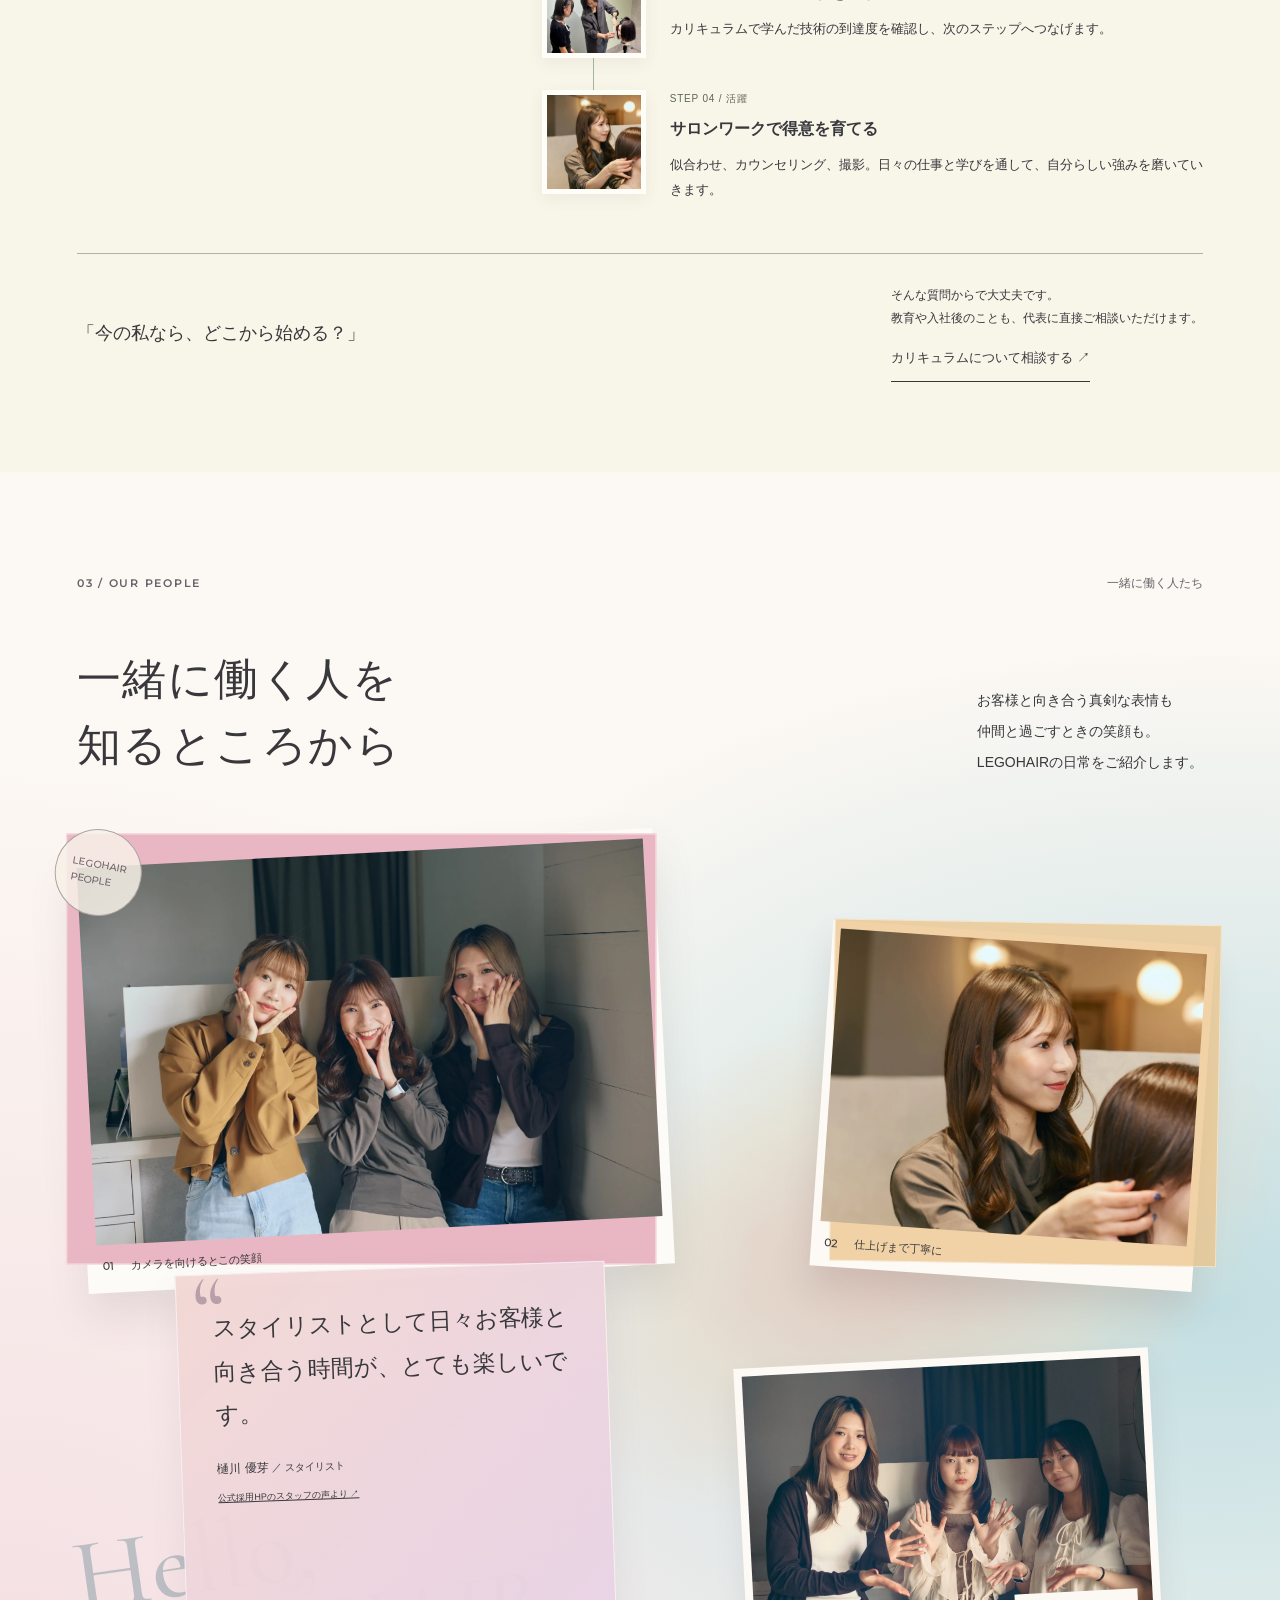
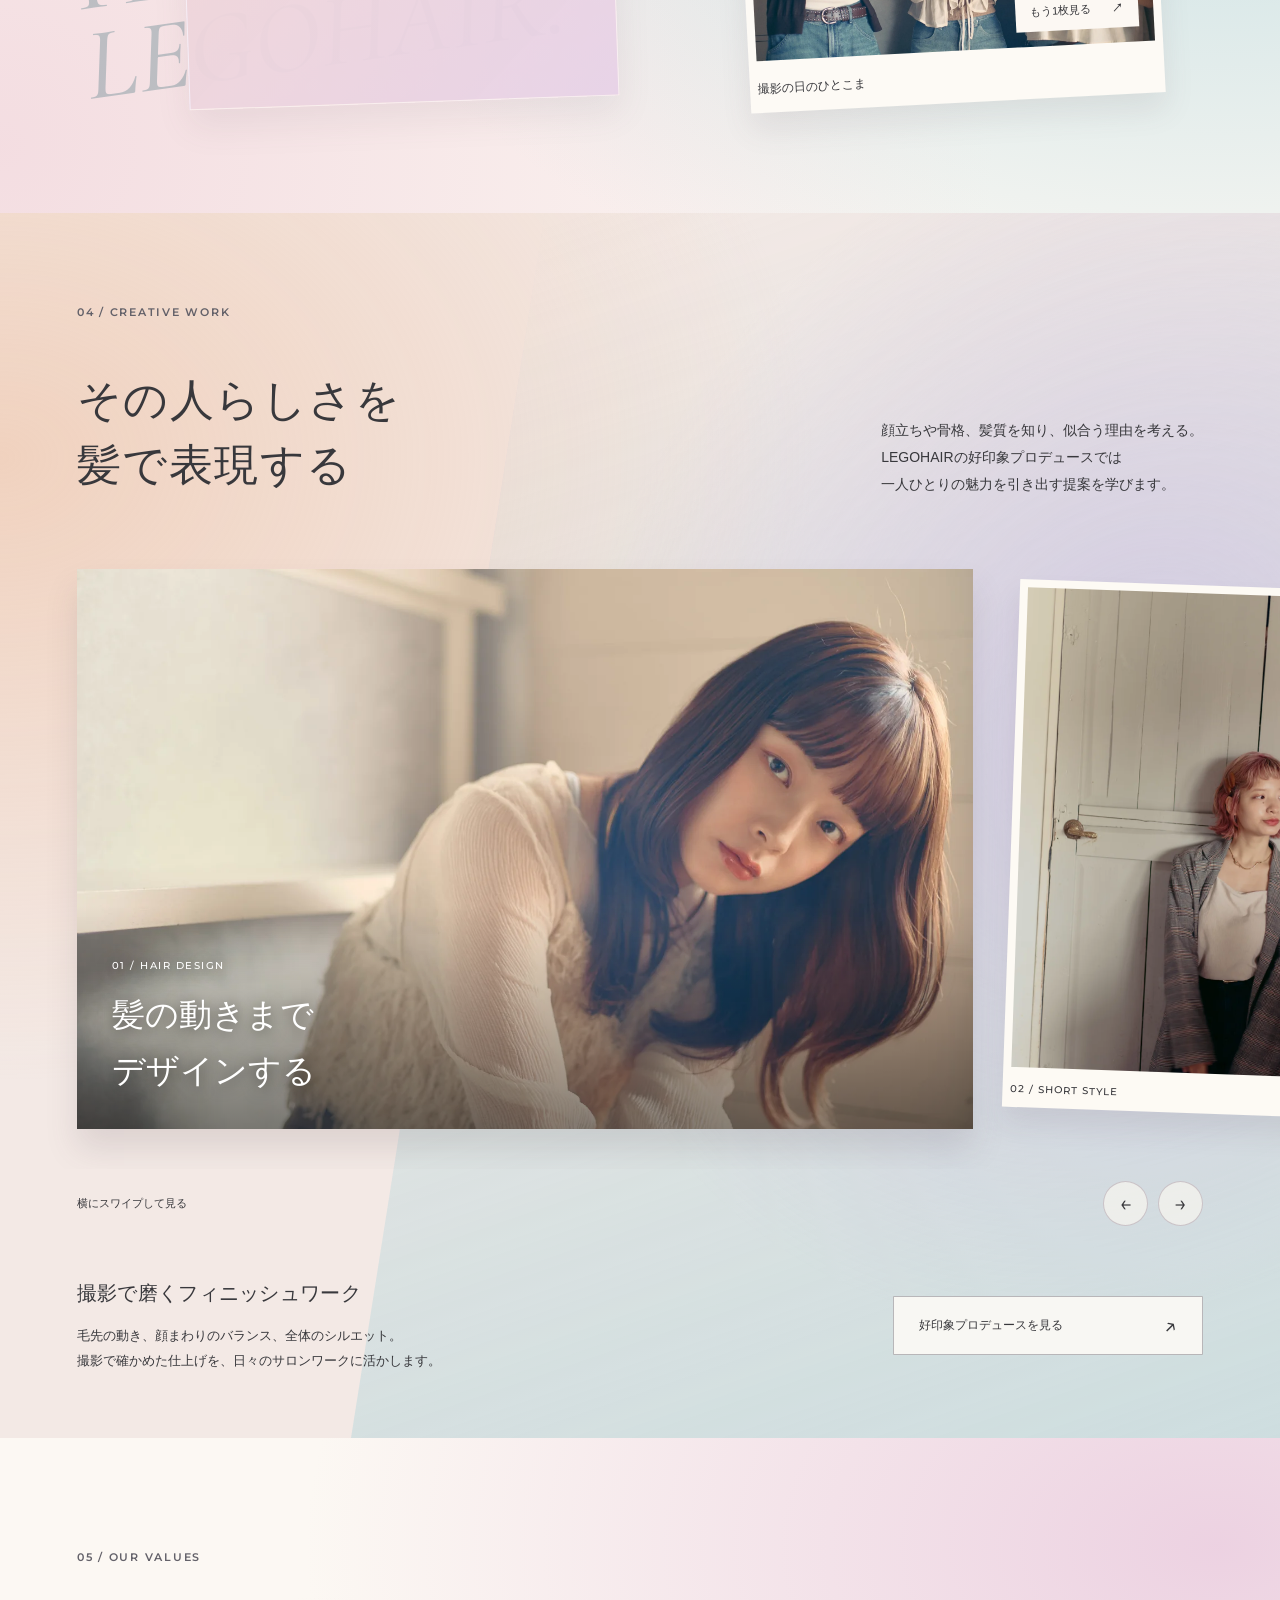
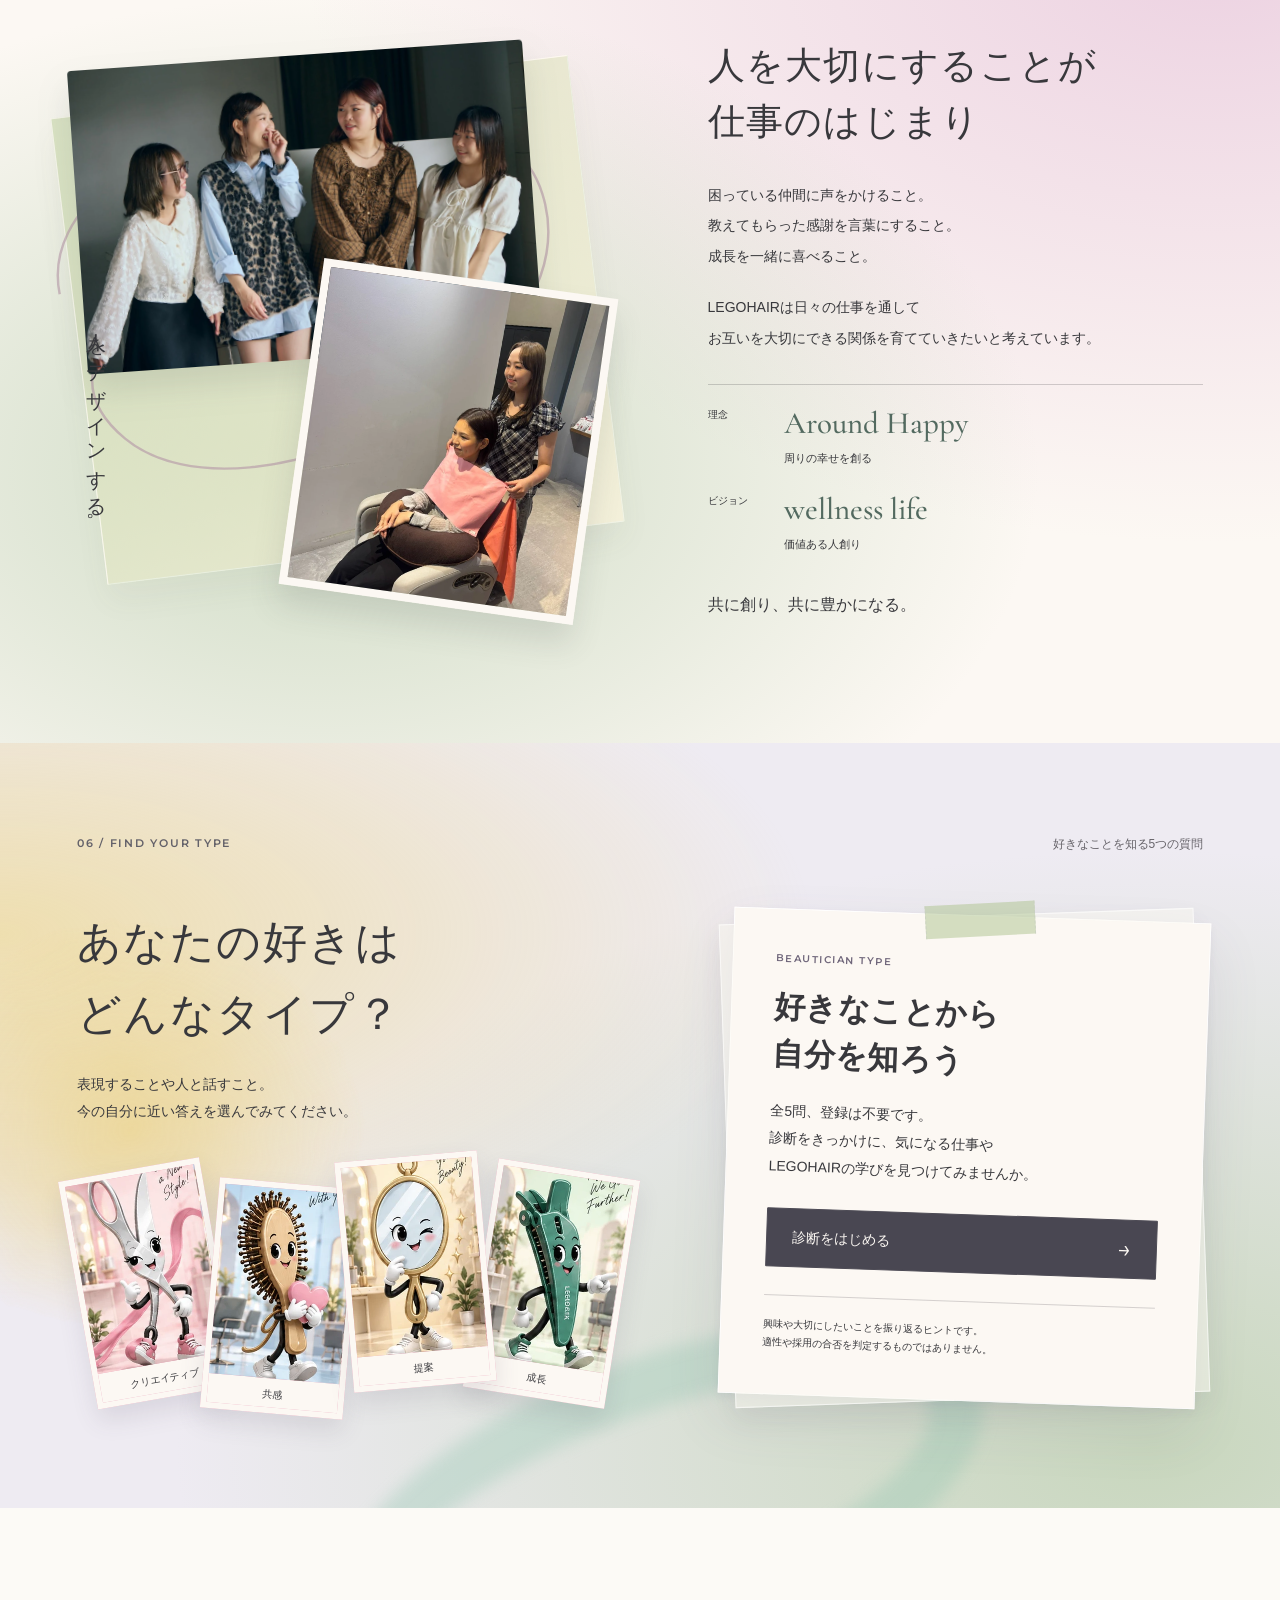
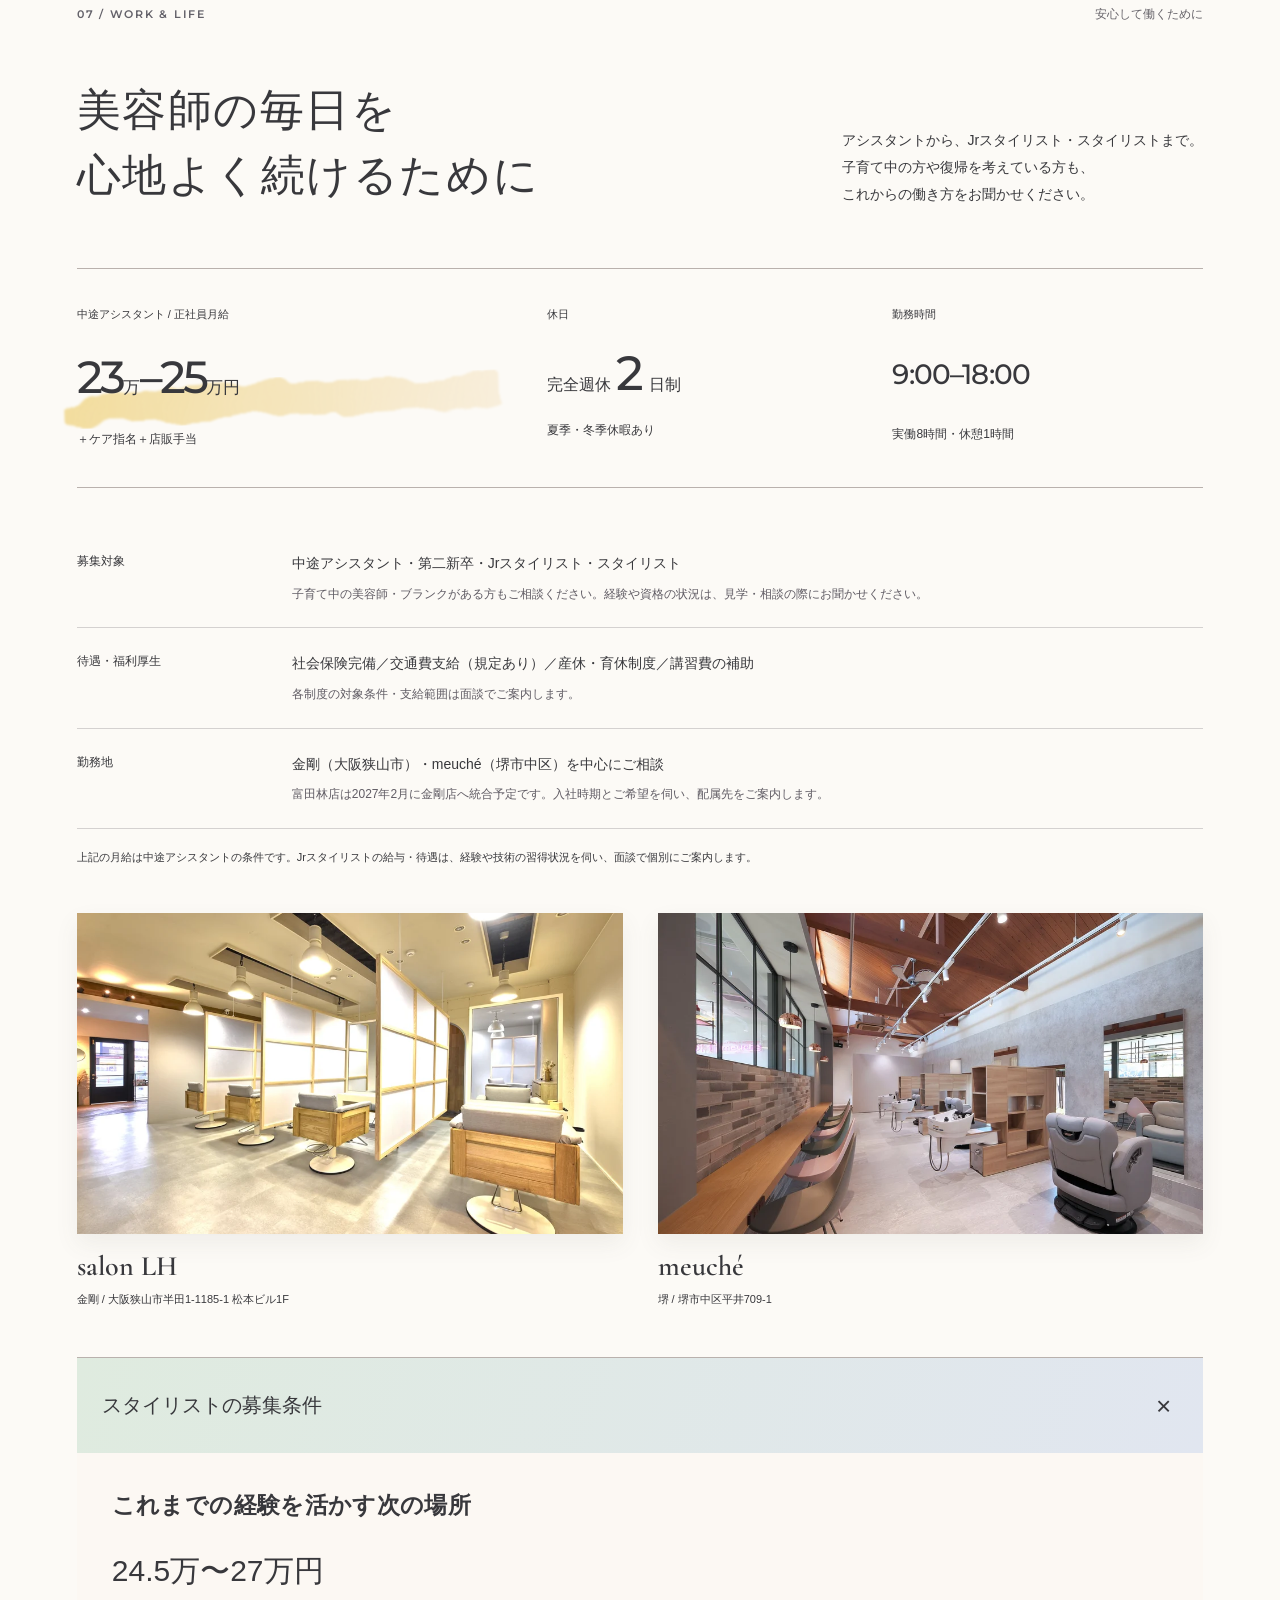
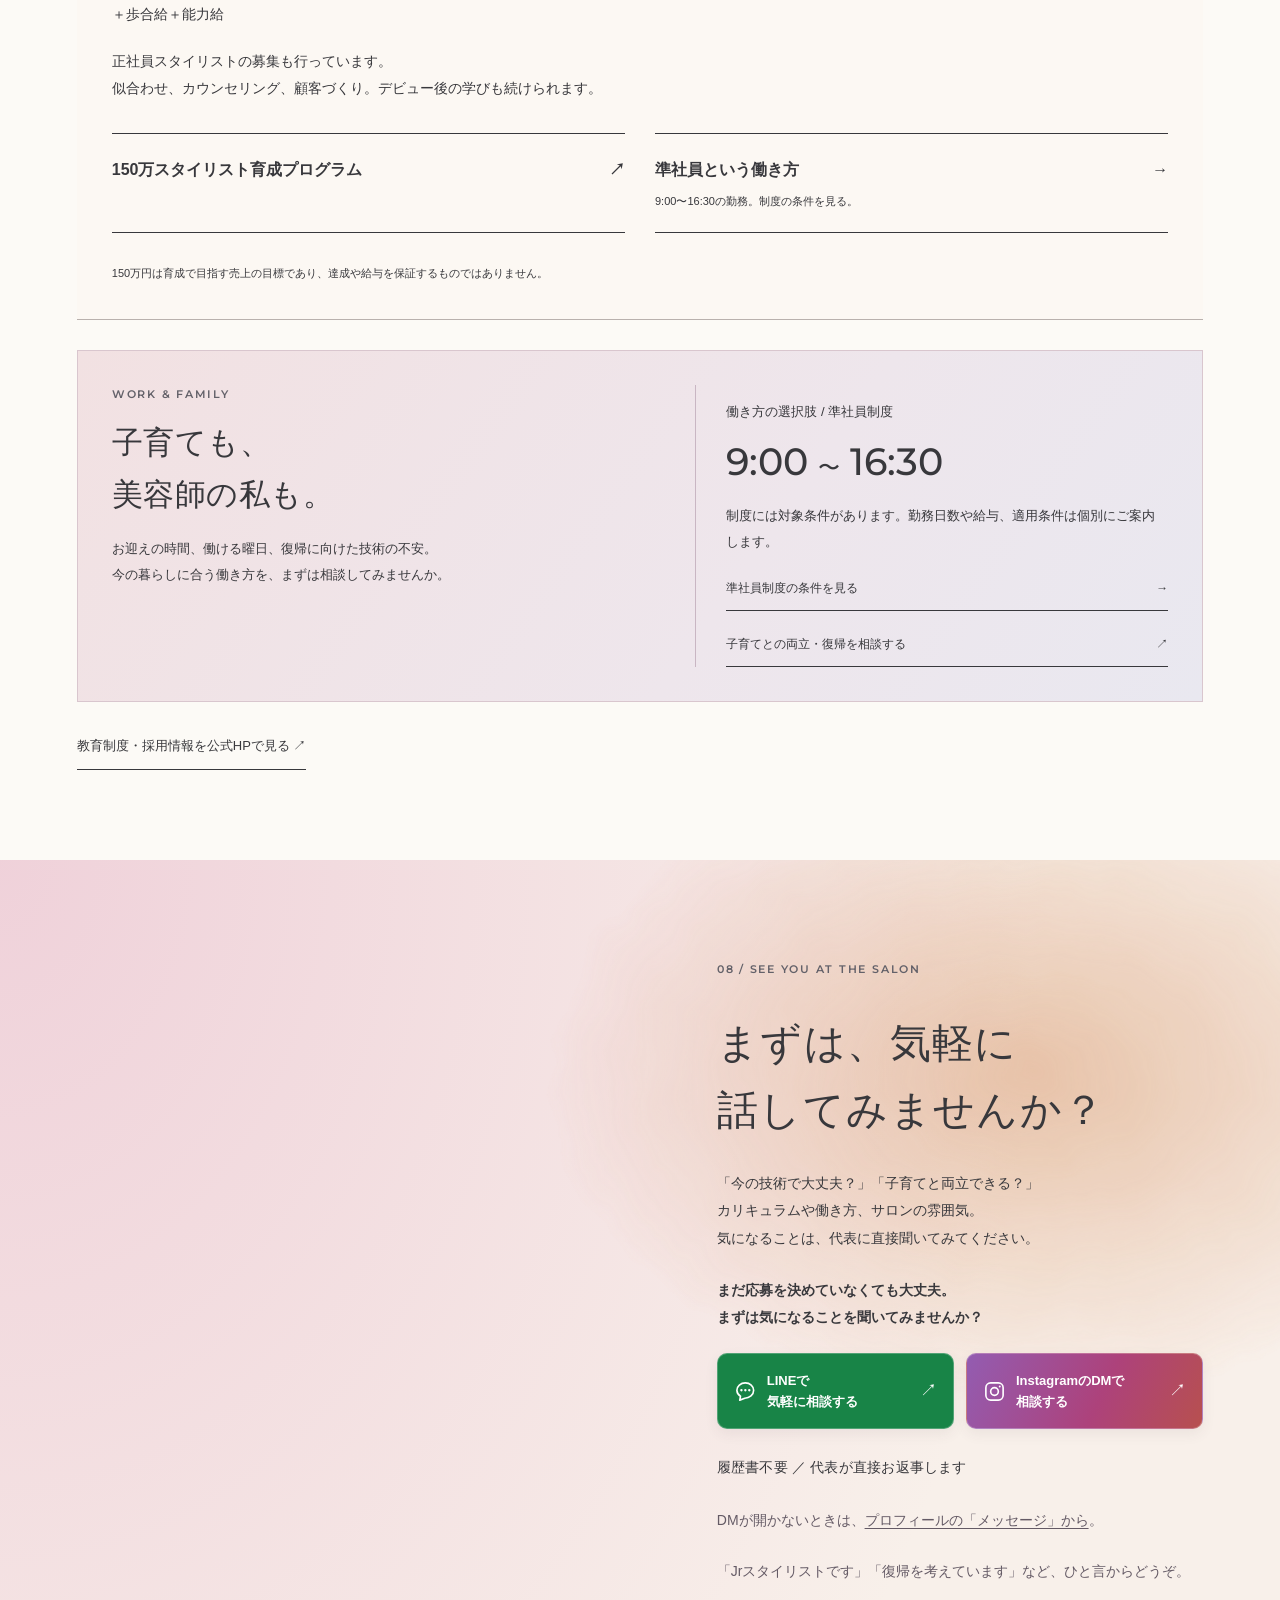
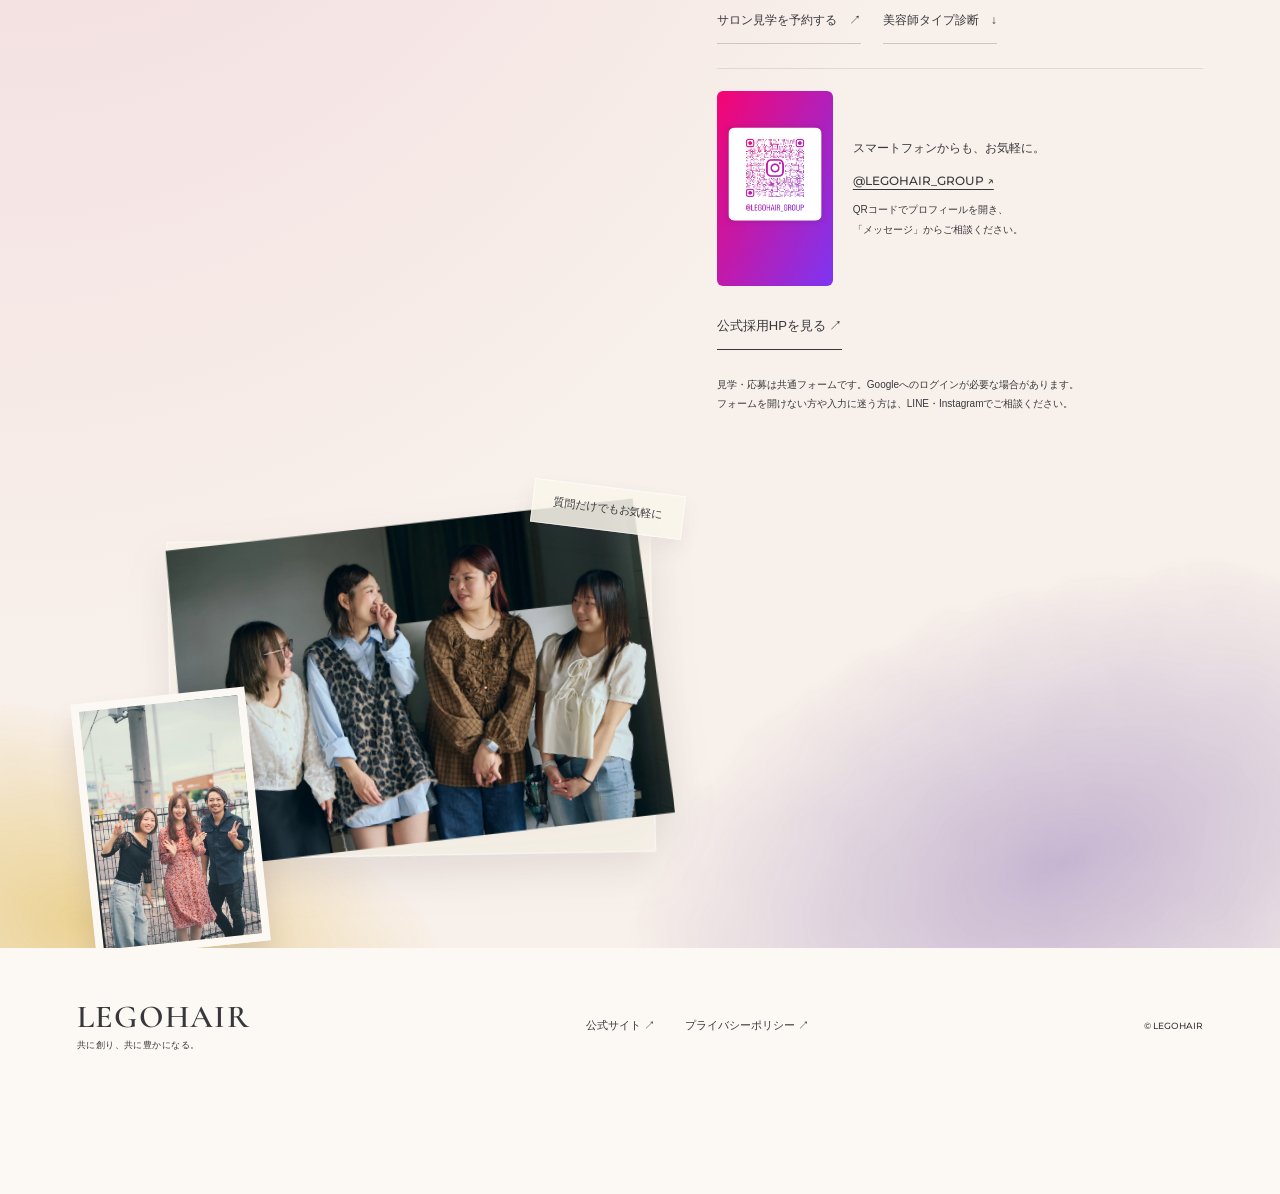
==== commit e56c4891: "Expand career recruitment with experienced-hire curricula and onboarding roadmap" ====
--- a/index.html
+++ b/index.html
@@ -1,23 +1,73 @@
 <!doctype html>
-<html lang="ja"><head><meta charset="utf-8"><meta name="viewport" content="width=device-width, initial-scale=1, viewport-fit=cover"><meta name="robots" content="noindex,nofollow"><meta name="description" content="人を素敵にできる私になる。LEGOHAIRの中途アシスタント・第二新卒採用。スタッフ、レッスン、撮影、働き方をご紹介。応募前の質問から、LINE・Instagramで代表に直接相談できます。"><title>人を素敵にできる私になる。｜LEGOHAIR 中途採用</title><meta name="theme-color" content="#F8F6F2"><link rel="icon" href="assets/lego-icon.png"><link rel="preconnect" href="https://fonts.googleapis.com"><link rel="preconnect" href="https://fonts.gstatic.com" crossorigin><link href="https://fonts.googleapis.com/css2?family=Montserrat:wght@400;500;600;700;800&amp;family=Cormorant+Garamond:ital,wght@0,600;1,500&amp;display=swap" rel="stylesheet"><link rel="stylesheet" href="assets/collage.css"><link rel="stylesheet" href="assets/palette.css"><link rel="stylesheet" href="assets/consultation.css"><script defer src="assets/recruit-analytics.js"></script><script defer src="assets/beautician-data.js"></script><script defer src="assets/collage.js"></script></head>
+<html lang="ja"><head><meta charset="utf-8"><meta name="viewport" content="width=device-width, initial-scale=1, viewport-fit=cover"><meta name="robots" content="noindex,nofollow"><meta name="description" content="LEGOHAIRの中途採用。経験者アシスタント・第二新卒・Jrスタイリスト・スタイリストを募集。子育て中の美容師もご相談ください。経験に合わせたカリキュラムと入社後のロードマップをご紹介。LINE・Instagramで代表に直接相談できます。"><title>経験を、自信に。｜LEGOHAIR 中途採用</title><meta name="theme-color" content="#F8F6F2"><link rel="icon" href="assets/lego-icon.png"><link rel="preconnect" href="https://fonts.googleapis.com"><link rel="preconnect" href="https://fonts.gstatic.com" crossorigin><link href="https://fonts.googleapis.com/css2?family=Montserrat:wght@400;500;600;700;800&amp;family=Cormorant+Garamond:ital,wght@0,600;1,500&amp;display=swap" rel="stylesheet"><link rel="stylesheet" href="assets/collage.css"><link rel="stylesheet" href="assets/palette.css"><link rel="stylesheet" href="assets/consultation.css"><link rel="stylesheet" href="assets/career-growth.css"><script defer src="assets/recruit-analytics.js"></script><script defer src="assets/beautician-data.js"></script><script defer src="assets/collage.js"></script></head>
 <body><svg class="paint-definitions" width="0" height="0" aria-hidden="true"><defs><filter id="paint-grain" x="-12%" y="-12%" width="124%" height="124%"><feTurbulence type="fractalNoise" baseFrequency=".018" numOctaves="3" seed="12" result="grain"/><feDisplacementMap in="SourceGraphic" in2="grain" scale="25" xChannelSelector="R" yChannelSelector="G"/><feGaussianBlur stdDeviation="1.1"/></filter></defs></svg><a class="skip" href="#main">本文へ進む</a>
-<header class="header"><a class="brand" href="index.html" aria-label="LEGOHAIR 採用トップ"><span>LEGOHAIR</span><small>CAREER RECRUIT</small></a><nav class="desktop-nav" aria-label="メインメニュー"><a href="#people">一緒に働く人</a><a href="#growth">学べること</a><a href="#work">働き方</a></nav><a class="header-tour" href="#entry">気軽に相談 <span aria-hidden="true">↗</span></a><button class="menu-toggle" aria-expanded="false" aria-controls="mobile-menu" aria-label="メニューを開く"><span></span><span></span></button><nav id="mobile-menu" class="mobile-menu" aria-label="スマートフォンメニュー" hidden><a href="#diagnosis">美容師タイプ診断</a><a href="#people">一緒に働く人</a><a href="#growth">学べること</a><a href="#creative">撮影と似合わせ</a><a href="#values">大切にしていること</a><a href="#work">募集条件</a><a href="#entry">採用相談・サロン見学</a></nav></header>
+<header class="header"><a class="brand" href="index.html" aria-label="LEGOHAIR 採用トップ"><span>LEGOHAIR</span><small>CAREER RECRUIT</small></a><nav class="desktop-nav" aria-label="メインメニュー"><a href="#career">募集対象</a><a href="#growth">カリキュラム</a><a href="#work">働き方</a></nav><a class="header-tour" href="#entry">気軽に相談 <span aria-hidden="true">↗</span></a><button class="menu-toggle" aria-expanded="false" aria-controls="mobile-menu" aria-label="メニューを開く"><span></span><span></span></button><nav id="mobile-menu" class="mobile-menu" aria-label="スマートフォンメニュー" hidden><a href="#career">募集対象</a><a href="#growth">カリキュラム</a><a href="#roadmap">入社後のロードマップ</a><a href="#people">一緒に働く人</a><a href="#diagnosis">美容師タイプ診断</a><a href="#creative">撮影と似合わせ</a><a href="#values">大切にしていること</a><a href="#work">募集条件</a><a href="#entry">採用相談・サロン見学</a></nav></header>
 <main id="main">
-<section class="hero" aria-labelledby="hero-title"><div class="hero-color aqua" aria-hidden="true"></div><div class="hero-color pink" aria-hidden="true"></div><div class="hero-color yellow" aria-hidden="true"></div><div class="hero-vellum" aria-hidden="true"></div><div class="hero-copy"><p class="eyebrow hero-intro">中途アシスタント・第二新卒 採用</p><h1 id="hero-title"><span class="mask"><span>転職するかどうか、</span></span><span class="mask"><span>まだ決めなくても大丈夫。</span></span></h1><p class="hero-lead">給与・休日・教育・サロンの雰囲気。<br>気になることは、代表に直接相談できます。<br>応募前の質問だけでも大歓迎です。</p></div>
+<section class="hero" aria-labelledby="hero-title"><div class="hero-color aqua" aria-hidden="true"></div><div class="hero-color pink" aria-hidden="true"></div><div class="hero-color yellow" aria-hidden="true"></div><div class="hero-vellum" aria-hidden="true"></div><div class="hero-copy"><p class="eyebrow hero-intro"><span>中途アシスタント・第二新卒</span><span>Jrスタイリスト・スタイリスト 採用</span></p><h1 id="hero-title"><span class="mask"><span>これまでの経験を、</span></span><span class="mask"><span>これからの自信に。</span></span></h1><p class="hero-lead">安心して学び、自分らしく活躍できる。<br>あなたの次の一歩を、LEGOHAIRで。<br>子育て中・復帰を考えている美容師の方も。</p></div>
 <div class="hero-collage" aria-label="LEGOHAIRのスタッフと仕事"><figure class="hero-main photo-enter" data-parallax="0.035"><img src="assets/collage/latest/hero-salon-lh.webp" alt="花を手にしたショートヘアのモデルとsalon LHのロゴ" width="1536" height="1024" fetchpriority="high"><figcaption>HAIR DESIGN / salon LH</figcaption></figure><figure class="hero-work photo-enter" data-parallax="-0.025"><img src="assets/collage/latest/consultation-3830.webp" alt="資料を手に笑顔で話すLEGOHAIRのスタッフ" width="1024" height="1536"><figcaption>一人ひとりと向き合う</figcaption></figure><figure class="hero-friends photo-enter" data-parallax="0.055"><img src="assets/collage/latest/pair-4872.webp" alt="店先で笑顔を見せるLEGOHAIRの2人" width="1536" height="1025"></figure><svg class="hero-scribble" viewBox="0 0 340 170" fill="none" aria-hidden="true"><path d="M15 100C80-30 304-8 324 71S138 197 93 139 190 35 238 56" stroke="#AC8F9B" stroke-width="1.3" stroke-linecap="round"/></svg><span class="hero-sticker" aria-hidden="true">人をデザインする。</span><span class="palette-dabs" aria-hidden="true"><i></i><i></i><i></i></span><span class="paint-strokes strokes-top" aria-hidden="true"><i></i><i></i></span><span class="paint-strokes strokes-bottom" aria-hidden="true"><i></i><i></i><i></i></span></div>
-<div class="hero-actions"><p class="consult-reassurance">履歴書不要・応募前の質問だけでもOK</p><div class="consult-buttons"><a class="consult-button consult-line" href="https://lin.ee/7dPFevn" data-event="line_consultation_click" data-placement="hero"><svg viewBox="0 0 24 24" fill="none" aria-hidden="true"><path d="M20.5 10.8c0 4.7-4.3 8.2-9.2 8.2L6 21l.8-4.1A7.5 7.5 0 0 1 3 10.8C3 6.5 6.9 3 11.8 3s8.7 3.5 8.7 7.8Z" stroke="currentColor" stroke-width="1.7" stroke-linejoin="round"/><path d="M7.7 10.7h.1m4-.0h.1m4-.0h.1" stroke="currentColor" stroke-width="2.4" stroke-linecap="round"/></svg><span class="consult-label"><span>LINEで</span><span>気軽に相談する</span></span><span class="consult-arrow" aria-hidden="true">↗</span></a><a class="consult-button consult-instagram" href="https://ig.me/m/legohair_group" data-event="instagram_dm_consultation_click" data-placement="hero"><svg viewBox="0 0 24 24" fill="none" aria-hidden="true"><rect x="3" y="3" width="18" height="18" rx="5" stroke="currentColor" stroke-width="1.7"/><circle cx="12" cy="12" r="4" stroke="currentColor" stroke-width="1.7"/><circle cx="17.5" cy="6.7" r="1" fill="currentColor"/></svg><span class="consult-label"><span>InstagramのDMで</span><span>相談する</span></span><span class="consult-arrow" aria-hidden="true">↗</span></a></div><div class="consult-secondary"><a href="https://docs.google.com/forms/d/e/1FAIpQLScxNHnbmHnlhdYBWE_F89-pQ6azJjjB5BQvKXiNePSSnvg8BA/viewform?usp=header" target="_blank" rel="noopener noreferrer" data-event="salon_tour_click" data-placement="hero">サロン見学を予約する <span aria-hidden="true">↗</span></a><a href="#diagnosis">美容師タイプ診断 <span aria-hidden="true">↓</span></a></div><p class="consult-fallback">DMが開かないときは、<a href="https://www.instagram.com/legohair_group/" data-event="instagram_profile_click" data-placement="hero">プロフィールの「メッセージ」から</a>。</p></div><div class="hero-bottom"><span class="hero-brand-message">人を素敵にできる私になる。<small>髪だけでなく、その人らしさまで引き出せるように。<br>基礎を学び、得意を見つける。LEGOHAIRで次の一歩を。</small></span><span>SCROLL TO EXPLORE <b>↓</b></span><a href="#stylist">スタイリストの方はこちら ↗</a></div></section>
+<div class="hero-actions"><p class="consult-reassurance">転職を決める前の相談も歓迎。履歴書は不要です。</p><div class="consult-buttons"><a class="consult-button consult-line" href="https://lin.ee/7dPFevn" data-event="line_consultation_click" data-placement="hero"><svg viewBox="0 0 24 24" fill="none" aria-hidden="true"><path d="M20.5 10.8c0 4.7-4.3 8.2-9.2 8.2L6 21l.8-4.1A7.5 7.5 0 0 1 3 10.8C3 6.5 6.9 3 11.8 3s8.7 3.5 8.7 7.8Z" stroke="currentColor" stroke-width="1.7" stroke-linejoin="round"/><path d="M7.7 10.7h.1m4-.0h.1m4-.0h.1" stroke="currentColor" stroke-width="2.4" stroke-linecap="round"/></svg><span class="consult-label"><span>LINEで</span><span>気軽に相談する</span></span><span class="consult-arrow" aria-hidden="true">↗</span></a><a class="consult-button consult-instagram" href="https://ig.me/m/legohair_group" data-event="instagram_dm_consultation_click" data-placement="hero"><svg viewBox="0 0 24 24" fill="none" aria-hidden="true"><rect x="3" y="3" width="18" height="18" rx="5" stroke="currentColor" stroke-width="1.7"/><circle cx="12" cy="12" r="4" stroke="currentColor" stroke-width="1.7"/><circle cx="17.5" cy="6.7" r="1" fill="currentColor"/></svg><span class="consult-label"><span>InstagramのDMで</span><span>相談する</span></span><span class="consult-arrow" aria-hidden="true">↗</span></a></div><div class="consult-secondary"><a href="https://docs.google.com/forms/d/e/1FAIpQLScxNHnbmHnlhdYBWE_F89-pQ6azJjjB5BQvKXiNePSSnvg8BA/viewform?usp=header" target="_blank" rel="noopener noreferrer" data-event="salon_tour_click" data-placement="hero">サロン見学を予約する <span aria-hidden="true">↗</span></a><a href="#growth">入社後のカリキュラム <span aria-hidden="true">↓</span></a></div><p class="consult-fallback">DMが開かないときは、<a href="https://www.instagram.com/legohair_group/" data-event="instagram_profile_click" data-placement="hero">プロフィールの「メッセージ」から</a>。</p></div><div class="hero-bottom"><span class="hero-brand-message">人を素敵にできる私になる。<small>髪だけでなく、その人らしさまで引き出せるように。<br>今の経験を大切に、得意を育てる。LEGOHAIRで次の一歩を。</small></span><span>SCROLL TO EXPLORE <b>↓</b></span><a href="#career">あなたに合うスタートを見る ↓</a></div></section>
 
-<section id="diagnosis" class="diagnosis section" aria-labelledby="quiz-title"><div class="quiz-circle" aria-hidden="true"></div><div class="quiz-curve" aria-hidden="true"></div><div class="section-top"><p class="eyebrow">01 / FIND YOUR TYPE</p><span class="small">好きなことを知る5つの質問</span></div><div class="diagnosis-layout"><div class="diagnosis-intro reveal"><h2 id="quiz-title">あなたの好きは<br>どんなタイプ？</h2><p>表現することや人と話すこと。<br>今の自分に近い答えを選んでみてください。</p><div class="type-collage" aria-label="4つの美容師タイプ"><figure data-type="creative"><img src="assets/collage/creator.webp" alt="クリエイティブ型のキャラクター" width="244" height="432" loading="lazy"><figcaption>クリエイティブ</figcaption></figure><figure data-type="empathy"><img src="assets/collage/partner.webp" alt="共感型のキャラクター" width="244" height="432" loading="lazy"><figcaption>共感</figcaption></figure><figure data-type="proposal"><img src="assets/collage/producer.webp" alt="提案型のキャラクター" width="244" height="432" loading="lazy"><figcaption>提案</figcaption></figure><figure data-type="growth"><img src="assets/collage/leader.webp" alt="成長型のキャラクター" width="244" height="432" loading="lazy"><figcaption>成長</figcaption></figure></div></div><div class="quiz-paper reveal"><span class="paper-tape" aria-hidden="true"></span><div id="quiz-content"><p class="quiz-kicker">BEAUTICIAN TYPE</p><h3>好きなことから<br>自分を知ろう</h3><p>全5問、登録は不要です。<br>診断をきっかけに、気になる仕事や<br>LEGOHAIRの学びを見つけてみませんか。</p><button id="quiz-start" class="button dark" type="button">診断をはじめる <span>→</span></button></div><noscript><p>診断にはJavaScriptが必要です。スタッフ紹介や教育内容はそのままご覧いただけます。</p></noscript><p class="quiz-note">興味や大切にしたいことを振り返るヒントです。<br>適性や採用の合否を判定するものではありません。</p></div></div></section>
 
-<section id="people" class="people section" aria-labelledby="people-title"><div class="section-top"><p class="eyebrow">02 / OUR PEOPLE</p><span class="small">一緒に働く人たち</span></div><div class="people-head reveal"><h2 id="people-title">一緒に働く人を<br>知るところから</h2><p>お客様と向き合う真剣な表情も<br>仲間と過ごすときの笑顔も。<br>LEGOHAIRの日常をご紹介します。</p></div><div class="people-spread"><figure class="people-cover reveal"><img src="assets/collage/latest/team-2551.webp" alt="頬に手を添えて並ぶLEGOHAIRのスタッフ3人" width="1536" height="1024" loading="lazy"><figcaption><span>01</span> カメラを向けるとこの笑顔</figcaption><span class="photo-stamp" aria-hidden="true">LEGOHAIR<br>PEOPLE</span></figure><figure class="people-lesson reveal"><img src="assets/collage/latest/styling-3113.webp" alt="お客様の髪を整えるLEGOHAIRのスタッフ" width="1024" height="1536" loading="lazy"><figcaption><span>02</span> 仕上げまで丁寧に</figcaption></figure><div class="people-voice reveal"><span class="quote-mark" aria-hidden="true">“</span><blockquote>スタイリストとして日々お客様と向き合う時間が、とても楽しいです。</blockquote><p>樋川 優芽 <span>／ スタイリスト</span></p><a href="https://salon-lh.com/recruit/" target="_blank" rel="noopener noreferrer" data-event="official_recruit_click" data-placement="voice">公式採用HPのスタッフの声より ↗</a></div><div class="people-switch reveal"><button class="photo-switch" type="button" aria-label="スタッフ写真を切り替える"><img id="people-switch-photo" src="assets/collage/latest/team-3086.webp" alt="撮影の日に笑顔を見せるスタッフ3人" width="1536" height="1024" loading="lazy"><span>もう1枚見る <b>↗</b></span></button><p class="small" id="photo-caption">撮影の日のひとこま</p></div><span class="people-word" aria-hidden="true">Hello,<br><i>LEGOHAIR.</i></span></div></section>
 
-<section id="growth" class="growth section" aria-labelledby="growth-title"><span id="education" class="anchor-alias" aria-hidden="true"></span><div class="section-top"><p class="eyebrow">03 / GROW TOGETHER</p><span class="small">今の経験に合わせた学び方</span></div><div class="growth-head reveal"><h2 id="growth-title">学び直したいことも<br>ここから</h2><div><p>これまでの経験や技術の習得状況を確認しながら<br>あなたに必要なところから学びます。<br>基礎から確かめたいこともご相談ください。</p><a class="text-link" href="https://salon-lh.com/recruit/" target="_blank" rel="noopener noreferrer" data-event="official_recruit_click" data-placement="curriculum">カリキュラムを詳しく見る ↗</a></div></div><div class="learning-path"><svg class="ribbon" viewBox="0 0 1000 1000" preserveAspectRatio="none" aria-hidden="true"><path class="ribbon-base" d="M130 30C900-80 950 200 505 260S40 480 450 530 1020 790 530 820 100 920 240 990"/><path class="ribbon-progress" pathLength="1" d="M130 30C900-80 950 200 505 260S40 480 450 530 1020 790 530 820 100 920 240 990"/></svg><article class="learn-step step-one reveal"><div class="step-photo"><img src="assets/collage/latest/consultation-3830.webp" alt="資料を手に相手と話すスタッフ" width="1024" height="1536" loading="lazy"></div><div class="step-copy"><span class="step-number">01</span><h3>接客の土台をつくる</h3><p>挨拶や準備、周りへの気配り。<br>お客様や仲間と向き合う基本を学びます。</p></div></article><article class="learn-step step-two reveal"><div class="step-photo"><img src="assets/lp-img-08.jpg" alt="カラーを塗布するLEGOHAIRのスタッフ" width="700" height="700" loading="lazy"></div><div class="step-copy"><span class="step-number">02</span><h3>ケアとカラーを身につける</h3><p>シャンプー、ヘッドスパ、カラー、ブロー。<br>髪や頭皮を見る力も学びます。</p></div></article><article class="learn-step step-three reveal"><div class="step-photo"><img src="assets/collage/wig-training-20261028.webp" alt="カットの技術をウィッグで練習する様子" width="1050" height="1400" loading="lazy"></div><div class="step-copy"><span class="step-number">03</span><h3>カットで形をつくる</h3><p>ワンレングスからレイヤー、ショートへ。<br>カウンセリングと一緒に練習します。</p></div></article><article class="learn-step step-four reveal"><div class="step-photo"><img src="assets/collage/latest/styling-3113.webp" alt="髪の仕上がりを確認するLEGOHAIRのスタッフ" width="1024" height="1536" loading="lazy"></div><div class="step-copy"><span class="step-number">04</span><h3>モデル実習からデビューへ</h3><p>相談から施術、仕上げまでを実践。<br>技術チェックと最終試験を経てデビューします。</p></div></article></div><div class="growth-foot"><span>まずは今のことを聞かせてください</span><p>進み方は経験や技術の習得状況によって変わります。<br>見学では今取り組んでいるレッスンのこともお聞かせください。</p></div></section>
+<section id="career" class="career section" aria-labelledby="career-title">
+  <div class="section-top"><p class="eyebrow">01 / YOUR NEXT STEP</p><span class="small">あなたに合うスタートを</span></div>
+  <div class="career-heading reveal"><h2 id="career-title">今のあなたから、<br>はじめられる場所。</h2><p>もっと学びたい。経験を活かしたい。<br>子育てをしながら、美容師を続けたい。<br>これまでの歩みも、これからの希望も聞かせてください。</p></div>
+  <div class="career-grid">
+    <article class="career-card reveal"><p class="career-label">ASSISTANT</p><h3>アシスタント・第二新卒</h3><p>できることを確かめて、次に学ぶことを明確に。スタイリストに向けた一歩を重ねていきましょう。</p><a href="#curriculum-assistant">経験者向けのカリキュラムを見る <span aria-hidden="true">↓</span></a></article>
+    <article class="career-card reveal"><p class="career-label">Jr STYLIST</p><h3>Jrスタイリスト</h3><p>デビューしたけれど、まだ不安がある。そんな今も大切な出発点。技術と提案力を磨き、自信につなげていきましょう。</p><a href="#curriculum-guidance">経験に合わせた進め方を見る <span aria-hidden="true">↓</span></a></article>
+    <article class="career-card reveal"><p class="career-label">STYLIST</p><h3>スタイリスト</h3><p>これまで身につけた技術に、似合わせやカウンセリングの学びを。あなたの得意を、お客様に選ばれる力へ。</p><a href="#curriculum-stylist">スタイリストのカリキュラムを見る <span aria-hidden="true">↓</span></a></article>
+    <article class="career-card reveal"><p class="career-label">WORK &amp; FAMILY</p><h3>ママさん美容師・復帰を考えている方</h3><p>家族との時間も、美容師としての自分も大切に。働ける時間や技術の不安から、一緒に相談しましょう。</p><a href="#parent-stylist">子育てと両立する働き方を見る <span aria-hidden="true">↓</span></a></article>
+  </div>
+</section>
+
+<section id="growth" class="growth section career-growth" aria-labelledby="growth-title">
+  <span id="education" class="anchor-alias" aria-hidden="true"></span>
+  <div class="section-top"><p class="eyebrow">02 / CAREER CURRICULUM</p><span class="small">中途入社のためのカリキュラム</span></div>
+  <div class="growth-head reveal"><h2 id="growth-title">次に学ぶことが見える。<br>だから、安心して進める。</h2><div><p>まずは、今の技術を確認するところから。<br>身につけた経験を大切にしながら、<br>必要な学びと実践を重ねていきます。</p></div></div>
+  <div class="curriculum-grid">
+    <article id="curriculum-assistant" class="curriculum-card assistant-course" aria-labelledby="assistant-course-title">
+      <div class="course-heading"><p class="career-label">ASSISTANT COURSE</p><h3 id="assistant-course-title">アシスタント<span>（経験者）</span></h3><p>今の技術から、デビューに向けて。</p></div>
+      <ol class="curriculum-steps">
+        <li><span class="course-number" aria-hidden="true">01</span><div><h4>技術チェック</h4><p>これまでに習得した技術を確認します。</p></div></li>
+        <li><span class="course-number" aria-hidden="true">02</span><div><h4>追加マニュアル</h4><p>技術チェックの内容に合わせて、必要な学びを追加します。</p></div></li>
+        <li><span class="course-number" aria-hidden="true">03</span><div><h4>モデルチェック <strong>50<span>人</span></strong></h4><p>モデル施術を通して、技術を実践・確認します。</p></div></li>
+        <li><span class="course-number" aria-hidden="true">04</span><div><h4>オーディション</h4><p>学んだことを活かし、技術の到達度を確認します。</p></div></li>
+      </ol>
+    </article>
+    <article id="curriculum-stylist" class="curriculum-card stylist-course" aria-labelledby="stylist-course-title">
+      <div class="course-heading"><p class="career-label">STYLIST COURSE</p><h3 id="stylist-course-title">スタイリスト</h3><p>経験を活かして、次の活躍へ。</p></div>
+      <ol class="curriculum-steps">
+        <li><span class="course-number" aria-hidden="true">01</span><div><h4>技術チェック</h4><p>身につけてきた技術と、今の習得状況を確認します。</p></div></li>
+        <li><span class="course-number" aria-hidden="true">02</span><div><h4>モデルチェック <strong>10<span>人</span></strong></h4><p>モデル施術を通して、技術を実践・確認します。</p></div></li>
+        <li><span class="course-number" aria-hidden="true">03</span><div><h4>オーディション</h4><p>技術の到達度を確認し、次のステップにつなげます。</p></div></li>
+      </ol>
+      <p class="course-message">積み重ねてきた経験を、<br>LEGOHAIRでの自信へ。</p>
+    </article>
+  </div>
+  <div id="curriculum-guidance" class="curriculum-guidance"><h3>第二新卒・Jrスタイリストの方へ</h3><p>これまでの経験と技術の習得状況を確認し、カリキュラムの進め方をご相談します。ブランクがある方も、気になる技術をお聞かせください。</p><p class="small">修了までの期間は、技術・経験・勤務日数によって異なります。具体的な進め方は面談でご案内します。</p></div>
+  <div id="roadmap" class="career-roadmap" aria-labelledby="roadmap-title">
+    <div class="roadmap-heading"><p class="eyebrow">AFTER JOINING</p><h3 id="roadmap-title">入社してから、その先へ。</h3><p>確認する、学ぶ、実践する。<br>一歩ずつ、お客様の前に立つ自信を育てます。</p></div>
+    <ol class="roadmap-list">
+      <li><div class="roadmap-photo"><img src="assets/collage/latest/consultation-3830.webp" alt="資料を手に話すLEGOHAIRのスタッフ" width="1024" height="1536" loading="lazy"></div><div class="roadmap-copy"><span class="roadmap-number">STEP 01 / 確認</span><h4>今の技術と、これからの希望</h4><p>経験・得意なこと・不安なことを共有。技術チェックから、学びのスタート地点を確かめます。</p></div></li>
+      <li><div class="roadmap-photo"><img src="assets/lp-img-08.jpg" alt="カラーを塗布するLEGOHAIRのスタッフ" width="700" height="700" loading="lazy"></div><div class="roadmap-copy"><span class="roadmap-number">STEP 02 / 学びと実践</span><h4>経験に合ったカリキュラムへ</h4><p>必要な学びとモデルチェックを進め、技術を実践。できることを一つずつ増やしていきます。</p></div></li>
+      <li><div class="roadmap-photo"><img src="assets/collage/wig-training-20261028.webp" alt="ウィッグでカット技術を練習する様子" width="1050" height="1400" loading="lazy"></div><div class="roadmap-copy"><span class="roadmap-number">STEP 03 / 到達度の確認</span><h4>オーディションで学びを確かめる</h4><p>カリキュラムで学んだ技術の到達度を確認し、次のステップへつなげます。</p></div></li>
+      <li><div class="roadmap-photo"><img src="assets/collage/latest/styling-3113.webp" alt="お客様の髪を丁寧に整えるLEGOHAIRのスタッフ" width="1024" height="1536" loading="lazy"></div><div class="roadmap-copy"><span class="roadmap-number">STEP 04 / 活躍</span><h4>サロンワークで得意を育てる</h4><p>似合わせ、カウンセリング、撮影。日々の仕事と学びを通して、自分らしい強みを磨いていきます。</p></div></li>
+    </ol>
+  </div>
+  <div class="growth-foot"><span>「今の私なら、どこから始める？」</span><div><p>そんな質問からで大丈夫です。<br>教育や入社後のことも、代表に直接ご相談いただけます。</p><a class="text-link" href="#entry">カリキュラムについて相談する <span aria-hidden="true">↗</span></a></div></div>
+</section>
+
+<section id="people" class="people section" aria-labelledby="people-title"><div class="section-top"><p class="eyebrow">03 / OUR PEOPLE</p><span class="small">一緒に働く人たち</span></div><div class="people-head reveal"><h2 id="people-title">一緒に働く人を<br>知るところから</h2><p>お客様と向き合う真剣な表情も<br>仲間と過ごすときの笑顔も。<br>LEGOHAIRの日常をご紹介します。</p></div><div class="people-spread"><figure class="people-cover reveal"><img src="assets/collage/latest/team-2551.webp" alt="頬に手を添えて並ぶLEGOHAIRのスタッフ3人" width="1536" height="1024" loading="lazy"><figcaption><span>01</span> カメラを向けるとこの笑顔</figcaption><span class="photo-stamp" aria-hidden="true">LEGOHAIR<br>PEOPLE</span></figure><figure class="people-lesson reveal"><img src="assets/collage/latest/styling-3113.webp" alt="お客様の髪を整えるLEGOHAIRのスタッフ" width="1024" height="1536" loading="lazy"><figcaption><span>02</span> 仕上げまで丁寧に</figcaption></figure><div class="people-voice reveal"><span class="quote-mark" aria-hidden="true">“</span><blockquote>スタイリストとして日々お客様と向き合う時間が、とても楽しいです。</blockquote><p>樋川 優芽 <span>／ スタイリスト</span></p><a href="https://salon-lh.com/recruit/" target="_blank" rel="noopener noreferrer" data-event="official_recruit_click" data-placement="voice">公式採用HPのスタッフの声より ↗</a></div><div class="people-switch reveal"><button class="photo-switch" type="button" aria-label="スタッフ写真を切り替える"><img id="people-switch-photo" src="assets/collage/latest/team-3086.webp" alt="撮影の日に笑顔を見せるスタッフ3人" width="1536" height="1024" loading="lazy"><span>もう1枚見る <b>↗</b></span></button><p class="small" id="photo-caption">撮影の日のひとこま</p></div><span class="people-word" aria-hidden="true">Hello,<br><i>LEGOHAIR.</i></span></div></section>
+
+
 
 <section id="creative" class="creative" aria-labelledby="creative-title"><span id="produce" class="anchor-alias" aria-hidden="true"></span><span id="shooting" class="anchor-alias" aria-hidden="true"></span><div class="creative-heading section"><p class="eyebrow">04 / CREATIVE WORK</p><div class="creative-title reveal"><h2 id="creative-title">その人らしさを<br>髪で表現する</h2><p>顔立ちや骨格、髪質を知り、似合う理由を考える。<br>LEGOHAIRの好印象プロデュースでは<br>一人ひとりの魅力を引き出す提案を学びます。</p></div></div><div class="creative-gallery" tabindex="0" role="region" aria-label="ヘア作品と撮影のギャラリー。横にスクロールできます"><figure class="creative-full"><img src="assets/editorial/3480-1600.webp" alt="柔らかな自然光の中で撮影したレイヤーヘアの作品" width="1600" height="1067" loading="lazy"><figcaption><span>01 / HAIR DESIGN</span><strong>髪の動きまで<br>デザインする</strong></figcaption></figure><figure class="creative-portrait"><img src="assets/editorial/2151-960.webp" alt="ショートヘアのスタイル作品" width="960" height="1440" loading="lazy"><figcaption>02 / SHORT STYLE</figcaption></figure><figure class="creative-work"><img src="assets/editorial/1839-960.webp" alt="撮影でモデルの髪の仕上がりを確認するスタッフ" width="960" height="640" loading="lazy"><figcaption><span>03 / FINISH WORK</span><strong>写真を通して<br>仕上がりを見つめる</strong></figcaption></figure><figure class="creative-portrait last"><img src="assets/editorial/5031-960.webp" alt="眼鏡とウェーブを組み合わせたヘア作品" width="960" height="1439" loading="lazy"><figcaption>04 / HAIR DESIGN</figcaption></figure></div><div class="gallery-controls"><span>横にスワイプして見る</span><div><button type="button" data-gallery="-1" aria-label="前の作品へ">←</button><button type="button" data-gallery="1" aria-label="次の作品へ">→</button></div></div><div class="creative-bottom section"><div><h3>撮影で磨くフィニッシュワーク</h3><p>毛先の動き、顔まわりのバランス、全体のシルエット。<br>撮影で確かめた仕上げを、日々のサロンワークに活かします。</p></div><a class="button light" href="https://salon-lh.com/produce/" data-event="official_recruit_click" data-placement="produce" target="_blank" rel="noopener noreferrer">好印象プロデュースを見る <span>↗</span></a></div></section>
 
 <section id="values" class="values section" aria-labelledby="values-title"><p class="eyebrow">05 / OUR VALUES</p><div class="values-layout"><div class="values-photos reveal"><figure><img src="assets/collage/latest/team-2368.webp" alt="並んで笑い合うLEGOHAIRのスタッフ4人" width="1536" height="1024" loading="lazy"></figure><figure><img src="assets/collage/color-consultation-20261028.webp" alt="パーソナルカラーの相談に向き合うスタッフ" width="1050" height="1400" loading="lazy"></figure><svg viewBox="0 0 400 400" fill="none" aria-hidden="true"><path d="M24 210C-2 83 337 8 378 136S162 390 72 316 165 147 273 174" stroke="#B79BA9" stroke-width="1.8"/></svg><span>人をデザインする。</span></div><div class="values-copy reveal"><h2 id="values-title">人を大切にすることが<br>仕事のはじまり</h2><p>困っている仲間に声をかけること。<br>教えてもらった感謝を言葉にすること。<br>成長を一緒に喜べること。</p><p>LEGOHAIRは日々の仕事を通して<br>お互いを大切にできる関係を育てていきたいと考えています。</p><dl class="philosophy"><div><dt>理念</dt><dd><strong>Around Happy</strong><span>周りの幸せを創る</span></dd></div><div><dt>ビジョン</dt><dd><strong>wellness life</strong><span>価値ある人創り</span></dd></div></dl><p class="values-sign">共に創り、共に豊かになる。</p></div></div></section>
 
-<section id="work" class="work section" aria-labelledby="work-title"><span id="recruit" class="anchor-alias" aria-hidden="true"></span><span id="assistant" class="anchor-alias" aria-hidden="true"></span><div class="section-top"><p class="eyebrow">06 / WORK & LIFE</p><span class="small">安心して働くために</span></div><div class="work-heading reveal"><h2 id="work-title">美容師の毎日を<br>心地よく続けるために</h2><p>中途アシスタント・第二新卒の方へ。<br>今の技術やこれまでの経験、<br>これからの働き方をお聞かせください。</p></div><div class="work-numbers"><div class="salary-feature"><span class="metric-label">中途アシスタント / 正社員月給</span><p><strong>23<span>万</span>–25<span>万円</span></strong></p><span>＋ケア指名＋店販手当</span></div><div class="days-feature"><span class="metric-label">休日</span><p>完全週休<strong>2</strong>日制</p><span>夏季・冬季休暇あり</span></div><div class="hours-feature"><span class="metric-label">勤務時間</span><p><strong>9:00–18:00</strong></p><span>実働8時間・休憩1時間</span></div></div><dl class="work-details"><div><dt>募集対象</dt><dd>中途アシスタント・第二新卒<br><small>経験や資格の状況は、見学・相談の際にお聞かせください。</small></dd></div><div><dt>待遇・福利厚生</dt><dd>社会保険完備／交通費支給（規定あり）／産休・育休制度／講習費の補助<br><small>各制度の対象条件・支給範囲は面談でご案内します。</small></dd></div><div><dt>勤務地</dt><dd>金剛（大阪狭山市）・meuché（堺市中区）を中心にご相談<br><small>富田林店は2027年2月に金剛店へ統合予定です。入社時期とご希望を伺い、配属先をご案内します。</small></dd></div></dl><p class="work-note">給与の内訳や手当の適用条件は、面談で個別にご案内します。</p><div id="salons" class="salon-pair"><figure><img src="assets/editorial/lhInterior-960.webp" alt="salon LH 金剛店の半個室のセット面" width="960" height="640" loading="lazy"><figcaption><strong>salon LH</strong><span>金剛 / 大阪狭山市半田1-1185-1 松本ビル1F</span></figcaption></figure><figure><img src="assets/editorial/meuche-960.webp" alt="meuchéの明るい半個室空間" width="960" height="672" loading="lazy"><figcaption><strong>meuché</strong><span>堺 / 堺市中区平井709-1</span></figcaption></figure></div><details id="stylist" class="stylist"><summary><span>スタイリストの方へ</span><span class="summary-plus" aria-hidden="true">＋</span></summary><div class="stylist-body"><h3>これまでの経験を活かす次の場所</h3><p class="stylist-salary">24.5万〜27万円 <span>＋歩合給＋能力給</span></p><p>正社員スタイリストの募集も行っています。<br>似合わせ、カウンセリング、顧客づくり。デビュー後の学びも続けられます。</p><div class="stylist-links"><a href="https://salon-lh.com/lp/150man-program.html" target="_blank" rel="noopener noreferrer">150万スタイリスト育成プログラム <span>↗</span></a><a href="semi-employee.html">準社員という働き方 <span>→</span><small>9:00〜16:30の勤務。制度の条件を見る。</small></a></div><p class="small">150万円は育成で目指す売上の目標であり、達成や給与を保証するものではありません。</p></div></details><a class="text-link" href="https://salon-lh.com/recruit/" data-event="official_recruit_click" data-placement="work" target="_blank" rel="noopener noreferrer">教育制度・採用情報を公式HPで見る ↗</a></section>
+<section id="diagnosis" class="diagnosis section" aria-labelledby="quiz-title"><div class="quiz-circle" aria-hidden="true"></div><div class="quiz-curve" aria-hidden="true"></div><div class="section-top"><p class="eyebrow">06 / FIND YOUR TYPE</p><span class="small">好きなことを知る5つの質問</span></div><div class="diagnosis-layout"><div class="diagnosis-intro reveal"><h2 id="quiz-title">あなたの好きは<br>どんなタイプ？</h2><p>表現することや人と話すこと。<br>今の自分に近い答えを選んでみてください。</p><div class="type-collage" aria-label="4つの美容師タイプ"><figure data-type="creative"><img src="assets/collage/creator.webp" alt="クリエイティブ型のキャラクター" width="244" height="432" loading="lazy"><figcaption>クリエイティブ</figcaption></figure><figure data-type="empathy"><img src="assets/collage/partner.webp" alt="共感型のキャラクター" width="244" height="432" loading="lazy"><figcaption>共感</figcaption></figure><figure data-type="proposal"><img src="assets/collage/producer.webp" alt="提案型のキャラクター" width="244" height="432" loading="lazy"><figcaption>提案</figcaption></figure><figure data-type="growth"><img src="assets/collage/leader.webp" alt="成長型のキャラクター" width="244" height="432" loading="lazy"><figcaption>成長</figcaption></figure></div></div><div class="quiz-paper reveal"><span class="paper-tape" aria-hidden="true"></span><div id="quiz-content"><p class="quiz-kicker">BEAUTICIAN TYPE</p><h3>好きなことから<br>自分を知ろう</h3><p>全5問、登録は不要です。<br>診断をきっかけに、気になる仕事や<br>LEGOHAIRの学びを見つけてみませんか。</p><button id="quiz-start" class="button dark" type="button">診断をはじめる <span>→</span></button></div><noscript><p>診断にはJavaScriptが必要です。スタッフ紹介や教育内容はそのままご覧いただけます。</p></noscript><p class="quiz-note">興味や大切にしたいことを振り返るヒントです。<br>適性や採用の合否を判定するものではありません。</p></div></div></section>
 
-<section id="entry" class="entry section" aria-labelledby="entry-title"><span id="visit" class="anchor-alias" aria-hidden="true"></span><div class="entry-shape one" aria-hidden="true"></div><div class="entry-shape two" aria-hidden="true"></div><div class="entry-shape three" aria-hidden="true"></div><div class="entry-content reveal"><p class="eyebrow">07 / SEE YOU AT THE SALON</p><h2 id="entry-title">まずは、気軽に<br>話してみませんか？</h2><p>まだ転職を決めていなくても大丈夫です。<br>スタッフの雰囲気やレッスンのことなど<br>気になることを見学で確かめてみてください。</p><p class="entry-invitation">まだ応募を決めていなくても大丈夫。<br>まずは気になることを聞いてみませんか？</p><div class="entry-actions consult-buttons"><a class="consult-button consult-line" href="https://lin.ee/7dPFevn" data-event="line_consultation_click" data-placement="entry"><svg viewBox="0 0 24 24" fill="none" aria-hidden="true"><path d="M20.5 10.8c0 4.7-4.3 8.2-9.2 8.2L6 21l.8-4.1A7.5 7.5 0 0 1 3 10.8C3 6.5 6.9 3 11.8 3s8.7 3.5 8.7 7.8Z" stroke="currentColor" stroke-width="1.7" stroke-linejoin="round"/><path d="M7.7 10.7h.1m4-.0h.1m4-.0h.1" stroke="currentColor" stroke-width="2.4" stroke-linecap="round"/></svg><span class="consult-label"><span>LINEで</span><span>気軽に相談する</span></span><span class="consult-arrow" aria-hidden="true">↗</span></a><a class="consult-button consult-instagram" href="https://ig.me/m/legohair_group" data-event="instagram_dm_consultation_click" data-placement="entry"><svg viewBox="0 0 24 24" fill="none" aria-hidden="true"><rect x="3" y="3" width="18" height="18" rx="5" stroke="currentColor" stroke-width="1.7"/><circle cx="12" cy="12" r="4" stroke="currentColor" stroke-width="1.7"/><circle cx="17.5" cy="6.7" r="1" fill="currentColor"/></svg><span class="consult-label"><span>InstagramのDMで</span><span>相談する</span></span><span class="consult-arrow" aria-hidden="true">↗</span></a></div><p class="consult-reassurance">履歴書不要 ／ 代表が直接お返事します</p><p class="consult-fallback">DMが開かないときは、<a href="https://www.instagram.com/legohair_group/" data-event="instagram_profile_click" data-placement="entry">プロフィールの「メッセージ」から</a>。</p><p class="consult-example">「給与について聞きたいです」など、ひと言からどうぞ。</p><div class="consult-secondary"><a href="https://docs.google.com/forms/d/e/1FAIpQLScxNHnbmHnlhdYBWE_F89-pQ6azJjjB5BQvKXiNePSSnvg8BA/viewform?usp=header" target="_blank" rel="noopener noreferrer" data-event="salon_tour_click" data-placement="entry">サロン見学を予約する <span aria-hidden="true">↗</span></a><a href="#diagnosis">美容師タイプ診断 <span aria-hidden="true">↓</span></a></div><div class="instagram-qr"><img src="assets/instagram-recruit-qr.jpeg" alt="LEGOHAIR_GROUPのInstagram QRコード" width="840" height="1412" loading="lazy"><div><p>スマートフォンからも、お気軽に。</p><a href="https://www.instagram.com/legohair_group/" data-event="instagram_profile_click" data-placement="qr">@LEGOHAIR_GROUP ↗</a><small>QRコードでプロフィールを開き、<br>「メッセージ」からご相談ください。</small></div></div><a class="text-link" href="https://salon-lh.com/recruit/" target="_blank" rel="noopener noreferrer" data-event="official_recruit_click" data-placement="entry">公式採用HPを見る ↗</a><p class="entry-note">見学・応募は共通フォームです。Googleへのログインが必要な場合があります。<br>フォームを開けない方や入力に迷う方は、LINE・Instagramでご相談ください。</p></div><div class="entry-photos"><figure class="entry-team reveal"><img src="assets/collage/latest/team-2368.webp" alt="並んで笑い合うLEGOHAIRのスタッフ4人" width="1536" height="1024" loading="lazy"></figure><figure class="entry-smile reveal"><img src="assets/collage/latest/outside-5249.webp" alt="屋外で笑顔を見せるLEGOHAIRのスタッフ3人" width="1025" height="1536" loading="lazy"></figure><span class="entry-sticker" aria-hidden="true">質問だけでもお気軽に</span></div></section>
+<section id="work" class="work section" aria-labelledby="work-title"><span id="recruit" class="anchor-alias" aria-hidden="true"></span><span id="assistant" class="anchor-alias" aria-hidden="true"></span><div class="section-top"><p class="eyebrow">07 / WORK &amp; LIFE</p><span class="small">安心して働くために</span></div><div class="work-heading reveal"><h2 id="work-title">美容師の毎日を<br>心地よく続けるために</h2><p>アシスタントから、Jrスタイリスト・スタイリストまで。<br>子育て中の方や復帰を考えている方も、<br>これからの働き方をお聞かせください。</p></div><div class="work-numbers"><div class="salary-feature"><span class="metric-label">中途アシスタント / 正社員月給</span><p><strong>23<span>万</span>–25<span>万円</span></strong></p><span>＋ケア指名＋店販手当</span></div><div class="days-feature"><span class="metric-label">休日</span><p>完全週休<strong>2</strong>日制</p><span>夏季・冬季休暇あり</span></div><div class="hours-feature"><span class="metric-label">勤務時間</span><p><strong>9:00–18:00</strong></p><span>実働8時間・休憩1時間</span></div></div><dl class="work-details"><div><dt>募集対象</dt><dd>中途アシスタント・第二新卒・Jrスタイリスト・スタイリスト<br><small>子育て中の美容師・ブランクがある方もご相談ください。経験や資格の状況は、見学・相談の際にお聞かせください。</small></dd></div><div><dt>待遇・福利厚生</dt><dd>社会保険完備／交通費支給（規定あり）／産休・育休制度／講習費の補助<br><small>各制度の対象条件・支給範囲は面談でご案内します。</small></dd></div><div><dt>勤務地</dt><dd>金剛（大阪狭山市）・meuché（堺市中区）を中心にご相談<br><small>富田林店は2027年2月に金剛店へ統合予定です。入社時期とご希望を伺い、配属先をご案内します。</small></dd></div></dl><p class="work-note">上記の月給は中途アシスタントの条件です。Jrスタイリストの給与・待遇は、経験や技術の習得状況を伺い、面談で個別にご案内します。</p><div id="salons" class="salon-pair"><figure><img src="assets/editorial/lhInterior-960.webp" alt="salon LH 金剛店の半個室のセット面" width="960" height="640" loading="lazy"><figcaption><strong>salon LH</strong><span>金剛 / 大阪狭山市半田1-1185-1 松本ビル1F</span></figcaption></figure><figure><img src="assets/editorial/meuche-960.webp" alt="meuchéの明るい半個室空間" width="960" height="672" loading="lazy"><figcaption><strong>meuché</strong><span>堺 / 堺市中区平井709-1</span></figcaption></figure></div><details id="stylist" class="stylist" open><summary><span>スタイリストの募集条件</span><span class="summary-plus" aria-hidden="true">＋</span></summary><div class="stylist-body"><h3>これまでの経験を活かす次の場所</h3><p class="stylist-salary">24.5万〜27万円 <span>＋歩合給＋能力給</span></p><p>正社員スタイリストの募集も行っています。<br>似合わせ、カウンセリング、顧客づくり。デビュー後の学びも続けられます。</p><div class="stylist-links"><a href="https://salon-lh.com/lp/150man-program.html" target="_blank" rel="noopener noreferrer">150万スタイリスト育成プログラム <span>↗</span></a><a href="semi-employee.html">準社員という働き方 <span>→</span><small>9:00〜16:30の勤務。制度の条件を見る。</small></a></div><p class="small">150万円は育成で目指す売上の目標であり、達成や給与を保証するものではありません。</p></div></details><aside id="parent-stylist" class="parent-stylist" aria-labelledby="parent-title"><div><p class="eyebrow">WORK &amp; FAMILY</p><h3 id="parent-title">子育ても、<br>美容師の私も。</h3><p>お迎えの時間、働ける曜日、復帰に向けた技術の不安。<br>今の暮らしに合う働き方を、まずは相談してみませんか。</p></div><div class="parent-option"><p class="parent-option-label">働き方の選択肢 / 準社員制度</p><p class="parent-hours">9:00<span>〜</span>16:30</p><p class="small">制度には対象条件があります。勤務日数や給与、適用条件は個別にご案内します。</p><a class="text-link" href="semi-employee.html">準社員制度の条件を見る <span aria-hidden="true">→</span></a><a class="text-link" href="#entry">子育てとの両立・復帰を相談する <span aria-hidden="true">↗</span></a></div></aside><a class="text-link" href="https://salon-lh.com/recruit/" data-event="official_recruit_click" data-placement="work" target="_blank" rel="noopener noreferrer">教育制度・採用情報を公式HPで見る ↗</a></section>
+
+<section id="entry" class="entry section" aria-labelledby="entry-title"><span id="visit" class="anchor-alias" aria-hidden="true"></span><div class="entry-shape one" aria-hidden="true"></div><div class="entry-shape two" aria-hidden="true"></div><div class="entry-shape three" aria-hidden="true"></div><div class="entry-content reveal"><p class="eyebrow">08 / SEE YOU AT THE SALON</p><h2 id="entry-title">まずは、気軽に<br>話してみませんか？</h2><p>「今の技術で大丈夫？」「子育てと両立できる？」<br>カリキュラムや働き方、サロンの雰囲気。<br>気になることは、代表に直接聞いてみてください。</p><p class="entry-invitation">まだ応募を決めていなくても大丈夫。<br>まずは気になることを聞いてみませんか？</p><div class="entry-actions consult-buttons"><a class="consult-button consult-line" href="https://lin.ee/7dPFevn" data-event="line_consultation_click" data-placement="entry"><svg viewBox="0 0 24 24" fill="none" aria-hidden="true"><path d="M20.5 10.8c0 4.7-4.3 8.2-9.2 8.2L6 21l.8-4.1A7.5 7.5 0 0 1 3 10.8C3 6.5 6.9 3 11.8 3s8.7 3.5 8.7 7.8Z" stroke="currentColor" stroke-width="1.7" stroke-linejoin="round"/><path d="M7.7 10.7h.1m4-.0h.1m4-.0h.1" stroke="currentColor" stroke-width="2.4" stroke-linecap="round"/></svg><span class="consult-label"><span>LINEで</span><span>気軽に相談する</span></span><span class="consult-arrow" aria-hidden="true">↗</span></a><a class="consult-button consult-instagram" href="https://ig.me/m/legohair_group" data-event="instagram_dm_consultation_click" data-placement="entry"><svg viewBox="0 0 24 24" fill="none" aria-hidden="true"><rect x="3" y="3" width="18" height="18" rx="5" stroke="currentColor" stroke-width="1.7"/><circle cx="12" cy="12" r="4" stroke="currentColor" stroke-width="1.7"/><circle cx="17.5" cy="6.7" r="1" fill="currentColor"/></svg><span class="consult-label"><span>InstagramのDMで</span><span>相談する</span></span><span class="consult-arrow" aria-hidden="true">↗</span></a></div><p class="consult-reassurance">履歴書不要 ／ 代表が直接お返事します</p><p class="consult-fallback">DMが開かないときは、<a href="https://www.instagram.com/legohair_group/" data-event="instagram_profile_click" data-placement="entry">プロフィールの「メッセージ」から</a>。</p><p class="consult-example">「Jrスタイリストです」「復帰を考えています」など、ひと言からどうぞ。</p><div class="consult-secondary"><a href="https://docs.google.com/forms/d/e/1FAIpQLScxNHnbmHnlhdYBWE_F89-pQ6azJjjB5BQvKXiNePSSnvg8BA/viewform?usp=header" target="_blank" rel="noopener noreferrer" data-event="salon_tour_click" data-placement="entry">サロン見学を予約する <span aria-hidden="true">↗</span></a><a href="#diagnosis">美容師タイプ診断 <span aria-hidden="true">↓</span></a></div><div class="instagram-qr"><img src="assets/instagram-recruit-qr.jpeg" alt="LEGOHAIR_GROUPのInstagram QRコード" width="840" height="1412" loading="lazy"><div><p>スマートフォンからも、お気軽に。</p><a href="https://www.instagram.com/legohair_group/" data-event="instagram_profile_click" data-placement="qr">@LEGOHAIR_GROUP ↗</a><small>QRコードでプロフィールを開き、<br>「メッセージ」からご相談ください。</small></div></div><a class="text-link" href="https://salon-lh.com/recruit/" target="_blank" rel="noopener noreferrer" data-event="official_recruit_click" data-placement="entry">公式採用HPを見る ↗</a><p class="entry-note">見学・応募は共通フォームです。Googleへのログインが必要な場合があります。<br>フォームを開けない方や入力に迷う方は、LINE・Instagramでご相談ください。</p></div><div class="entry-photos"><figure class="entry-team reveal"><img src="assets/collage/latest/team-2368.webp" alt="並んで笑い合うLEGOHAIRのスタッフ4人" width="1536" height="1024" loading="lazy"></figure><figure class="entry-smile reveal"><img src="assets/collage/latest/outside-5249.webp" alt="屋外で笑顔を見せるLEGOHAIRのスタッフ3人" width="1025" height="1536" loading="lazy"></figure><span class="entry-sticker" aria-hidden="true">質問だけでもお気軽に</span></div></section>
 </main><footer><a class="brand" href="index.html"><span>LEGOHAIR</span><small>共に創り、共に豊かになる。</small></a><div><a href="https://salon-lh.com/" target="_blank" rel="noopener noreferrer">公式サイト ↗</a><a href="https://salon-lh.com/privacy/" target="_blank" rel="noopener noreferrer">プライバシーポリシー ↗</a></div><small>© LEGOHAIR</small></footer><nav class="sticky-cta consultation-sticky" aria-label="LINE・Instagramの採用相談"><a class="consult-button consult-line" href="https://lin.ee/7dPFevn" data-event="line_consultation_click" data-placement="sticky"><svg viewBox="0 0 24 24" fill="none" aria-hidden="true"><path d="M20.5 10.8c0 4.7-4.3 8.2-9.2 8.2L6 21l.8-4.1A7.5 7.5 0 0 1 3 10.8C3 6.5 6.9 3 11.8 3s8.7 3.5 8.7 7.8Z" stroke="currentColor" stroke-width="1.7" stroke-linejoin="round"/><path d="M7.7 10.7h.1m4-.0h.1m4-.0h.1" stroke="currentColor" stroke-width="2.4" stroke-linecap="round"/></svg><span>LINEで相談</span><span class="consult-arrow" aria-hidden="true">↗</span></a><a class="consult-button consult-instagram" href="https://ig.me/m/legohair_group" data-event="instagram_dm_consultation_click" data-placement="sticky"><svg viewBox="0 0 24 24" fill="none" aria-hidden="true"><rect x="3" y="3" width="18" height="18" rx="5" stroke="currentColor" stroke-width="1.7"/><circle cx="12" cy="12" r="4" stroke="currentColor" stroke-width="1.7"/><circle cx="17.5" cy="6.7" r="1" fill="currentColor"/></svg><span>Instagramで相談</span><span class="consult-arrow" aria-hidden="true">↗</span></a></nav></body></html>
--- a/assets/career-growth.css
+++ b/assets/career-growth.css
@@ -0,0 +1,118 @@
+/* Career recruitment: retain the existing photographs, paper colors and type. */
+.hero-intro > span { display: block; }
+.hero h1 { font-size: clamp(31px, 3.35vw, 51px); line-height: 1.7; }
+.hero-copy { pointer-events: auto; }
+.hero-bottom > a { min-height: 44px; display: inline-flex; align-items: center; }
+.career { background: radial-gradient(ellipse at 95% 0, #e6c8da66, transparent 60%), var(--paper); }
+.career-heading { display: flex; justify-content: space-between; align-items: flex-end; gap: 36px; }
+.career-heading > p { font-size: 14px; line-height: 2.1; }
+.career-grid { display: grid; grid-template-columns: repeat(4, minmax(0, 1fr)); gap: 20px; margin-top: 42px; }
+.career-card { padding: 28px 22px 18px; border: 1px solid #d9cfc8; border-top: 4px solid #d8bd7e; background: #fffcf8bb; display: flex; flex-direction: column; }
+.career-card:nth-child(2) { border-top-color: #bcafd6; }
+.career-card:nth-child(3) { border-top-color: #a9c9c8; }
+.career-card:nth-child(4) { border-top-color: #d6acba; }
+.career-label { font: 600 10px/1.7 var(--en); letter-spacing: .13em; color: #68616a; }
+.career-card h3 { font-size: 17px; line-height: 1.7; margin: 13px 0; }
+.career-card > p:not(.career-label) { font-size: 13px; line-height: 2; margin: 0 0 20px; }
+.career-card > a { display: flex; align-items: center; justify-content: space-between; gap: 10px; min-height: 48px; border-top: 1px solid #d9cfc8; margin-top: auto; padding-top: 12px; font-size: 11px; }
+.career-card > a span { font-size: 18px; }
+.career-card > a:hover { color: #745679; }
+.career-growth .growth-head { align-items: center; }
+.career-growth .growth-head h2 { font-size: clamp(29px, 3.1vw, 46px); line-height: 1.7; }
+.career-growth .growth-head p { font-size: 14px; line-height: 2.1; }
+.curriculum-grid { position: relative; display: grid; grid-template-columns: repeat(2, minmax(0, 1fr)); gap: 28px; margin-top: 48px; }
+.curriculum-card { background: #fffcf6; border: 1px solid #d8d1bf; box-shadow: 0 12px 28px #6f67500a; }
+.course-heading { background: linear-gradient(120deg, #f0e1b4b3, #f5eddb); padding: 26px 30px 24px; }
+.stylist-course .course-heading { background: linear-gradient(120deg, #cee0d3, #e6eee4); }
+.course-heading h3 { font-size: 23px; margin: 9px 0 4px; }
+.course-heading h3 > span { font-size: 16px; }
+.course-heading > p:last-child { font-size: 13px; margin-top: 0; }
+.curriculum-steps { list-style: none; padding: 8px 30px 18px; margin: 0; }
+.curriculum-steps li { display: grid; grid-template-columns: 34px minmax(0, 1fr); gap: 16px; align-items: start; position: relative; padding: 22px 0; }
+.curriculum-steps li + li { border-top: 1px solid #e7e1d6; }
+.course-number { font: 500 17px/34px var(--en); color: #756440; }
+.stylist-course .course-number { color: #506a5c; }
+.curriculum-steps h4 { font-size: 17px; font-weight: 600; line-height: 1.7; margin: 0; display: flex; align-items: baseline; flex-wrap: wrap; gap: 5px 12px; }
+.curriculum-steps h4 strong { font: 500 40px/1.2 var(--en); white-space: nowrap; color: #675737; }
+.stylist-course .curriculum-steps h4 strong { color: #476454; }
+.curriculum-steps h4 strong span { font: 500 15px/1.7 var(--sans); padding-left: 4px; }
+.curriculum-steps p { margin-top: 7px; font-size: 13px; line-height: 1.9; }
+.course-message { border-top: 1px solid #e2e5dc; margin: 0 30px 28px; padding-top: 20px; font: 500 21px/1.8 var(--jp-serif); color: #506a5c; }
+.curriculum-guidance { position: relative; margin-top: 24px; padding: 26px 30px; border-left: 3px solid #baafcf; background: #fffdf7b3; }
+.curriculum-guidance h3 { font-size: 16px; margin-bottom: 8px; }
+.curriculum-guidance p { font-size: 13px; line-height: 2; max-width: 75em; }
+.curriculum-guidance .small { font-size: 12px; color: #655e60; margin-top: 10px; }
+.career-roadmap { position: relative; margin-top: 72px; padding-top: 44px; border-top: 1px solid #b9baa8; display: grid; grid-template-columns: .85fr 1.5fr; gap: 8%; }
+.roadmap-heading h3 { font: 500 clamp(23px, 2.4vw, 34px)/1.8 var(--jp-serif); margin-top: 12px; }
+.roadmap-heading > p:last-child { font-size: 13px; line-height: 2; margin-top: 16px; }
+.roadmap-list { padding: 0; margin: 0; list-style: none; }
+.roadmap-list > li { position: relative; display: grid; grid-template-columns: 104px minmax(0, 1fr); gap: 24px; padding-bottom: 32px; }
+.roadmap-list > li:last-child { padding-bottom: 0; }
+.roadmap-list > li:not(:last-child)::before { content: ''; position: absolute; top: 104px; bottom: 0; left: 51px; border-left: 1px solid #a7b5a0; }
+.roadmap-photo { align-self: start; border: 5px solid #fffdf8; box-shadow: 0 5px 15px #615b4c12; position: relative; }
+.roadmap-photo img { width: 100%; aspect-ratio: 1; object-position: center 30%; }
+.roadmap-number { display: block; font: 500 10px/1.8 var(--sans); letter-spacing: .08em; color: #606850; margin-bottom: 7px; }
+.roadmap-copy h4 { font-size: 16px; font-weight: 600; line-height: 1.8; margin: 0; }
+.roadmap-copy p { font-size: 13px; line-height: 1.95; margin-top: 8px; }
+.career-growth .growth-foot { margin-top: 50px; align-items: center; }
+.career-growth .growth-foot .text-link { margin-top: 8px; }
+.work-heading > p { max-width: 29em; }
+.parent-stylist { display: grid; grid-template-columns: 1.1fr 1fr; gap: 6%; padding: 34px; margin: 30px 0 24px; background: linear-gradient(125deg, #f2e1e2, #eee6ec 60%, #e9e8f0); border: 1px solid #d9c6ce; }
+.parent-stylist h3 { font: 500 clamp(24px, 2.4vw, 34px)/1.7 var(--jp-serif); margin-top: 12px; }
+.parent-stylist > div > p:not(.eyebrow) { font-size: 13px; line-height: 2; margin-top: 14px; }
+.parent-option { border-left: 1px solid #c9b6c3; padding-left: 30px; }
+.parent-option .parent-option-label { margin-top: 0; font-size: 12px; }
+.parent-stylist .parent-option .parent-hours { font: 500 clamp(28px, 3vw, 42px)/1.4 var(--en); margin-top: 10px; }
+.parent-hours > span { font: 400 22px var(--sans); margin-inline: 10px; }
+.parent-option .text-link { display: flex; justify-content: space-between; align-items: center; gap: 12px; margin-top: 12px; font-size: 12px; }
+@media (max-width: 1150px) {
+  .career-grid { grid-template-columns: repeat(2, minmax(0, 1fr)); }
+  .career-growth .growth-head { align-items: flex-start; }
+  .career-growth .growth-head h2 { font-size: 30px; }
+  .career-growth .growth-head p { font-size: 12px; }
+  .career-roadmap { grid-template-columns: .8fr 1.5fr; gap: 5%; }
+}
+@media (min-width: 721px) and (max-width: 1050px) {
+  .hero-actions { position: relative; inset: auto; margin-top: 26px; }
+  .hero { min-height: 820px; }
+}
+@media (max-width: 720px) {
+  .hero h1 { font-size: clamp(28px, 7.7vw, 39px); line-height: 1.75; }
+  .hero-intro { font-size: 10px; line-height: 1.8; margin-bottom: 20px; }
+  .hero-lead { font-size: 12px; }
+  .hero-actions .consult-reassurance { font-size: 10px; }
+  .hero-bottom > a { font-size: 11px; }
+  .career .section-top, .career-growth .section-top { align-items: flex-start; gap: 12px; flex-direction: column; margin-bottom: 30px; }
+  .career-heading, .career-growth .growth-head { flex-direction: column; align-items: flex-start; gap: 20px; }
+  .career-heading h2, .career-growth .growth-head h2 { font-size: clamp(24px, 6.4vw, 32px); line-height: 1.8; }
+  .career-heading > p, .career-growth .growth-head p { font-size: 12px; }
+  .career-grid { grid-template-columns: 1fr; gap: 16px; margin-top: 28px; }
+  .career-card { padding: 22px 22px 16px; }
+  .career-card h3 { font-size: 17px; margin: 8px 0 10px; }
+  .career-card > p:not(.career-label) { margin-bottom: 14px; }
+  .career-card > a { font-size: 12px; }
+  .curriculum-grid { grid-template-columns: 1fr; gap: 24px; margin-top: 30px; }
+  .course-heading { padding: 23px 22px; }
+  .course-heading h3 { font-size: 22px; }
+  .course-heading h3 > span { font-size: 14px; }
+  .curriculum-steps { padding: 5px 22px 12px; }
+  .curriculum-steps li { grid-template-columns: 25px minmax(0, 1fr); gap: 14px; padding-block: 20px; }
+  .curriculum-steps h4 { font-size: 16px; }
+  .curriculum-steps h4 strong { font-size: 36px; }
+  .course-message { font-size: 20px; margin-inline: 22px; }
+  .curriculum-guidance { padding: 22px; }
+  .curriculum-guidance h3 { font-size: 15px; }
+  .career-roadmap { grid-template-columns: 1fr; gap: 30px; margin-top: 48px; padding-top: 30px; }
+  .roadmap-heading h3 { font-size: 26px; }
+  .roadmap-list > li { grid-template-columns: 72px minmax(0, 1fr); gap: 18px; padding-bottom: 30px; }
+  .roadmap-list > li:not(:last-child)::before { left: 35px; top: 72px; }
+  .roadmap-photo { border-width: 4px; }
+  .roadmap-copy h4 { font-size: 15px; }
+  .roadmap-copy p { font-size: 12px; }
+  .career-growth .growth-foot { flex-direction: column; align-items: flex-start; gap: 15px; margin-top: 35px; }
+  .career-growth .growth-foot > span { font-size: 16px; }
+  .parent-stylist { grid-template-columns: 1fr; gap: 24px; padding: 25px 22px; }
+  .parent-stylist h3 { font-size: 26px; }
+  .parent-option { border-left: 0; border-top: 1px solid #c9b6c3; padding: 22px 0 0; }
+  .parent-stylist .parent-option .parent-hours { font-size: 34px; }
+}
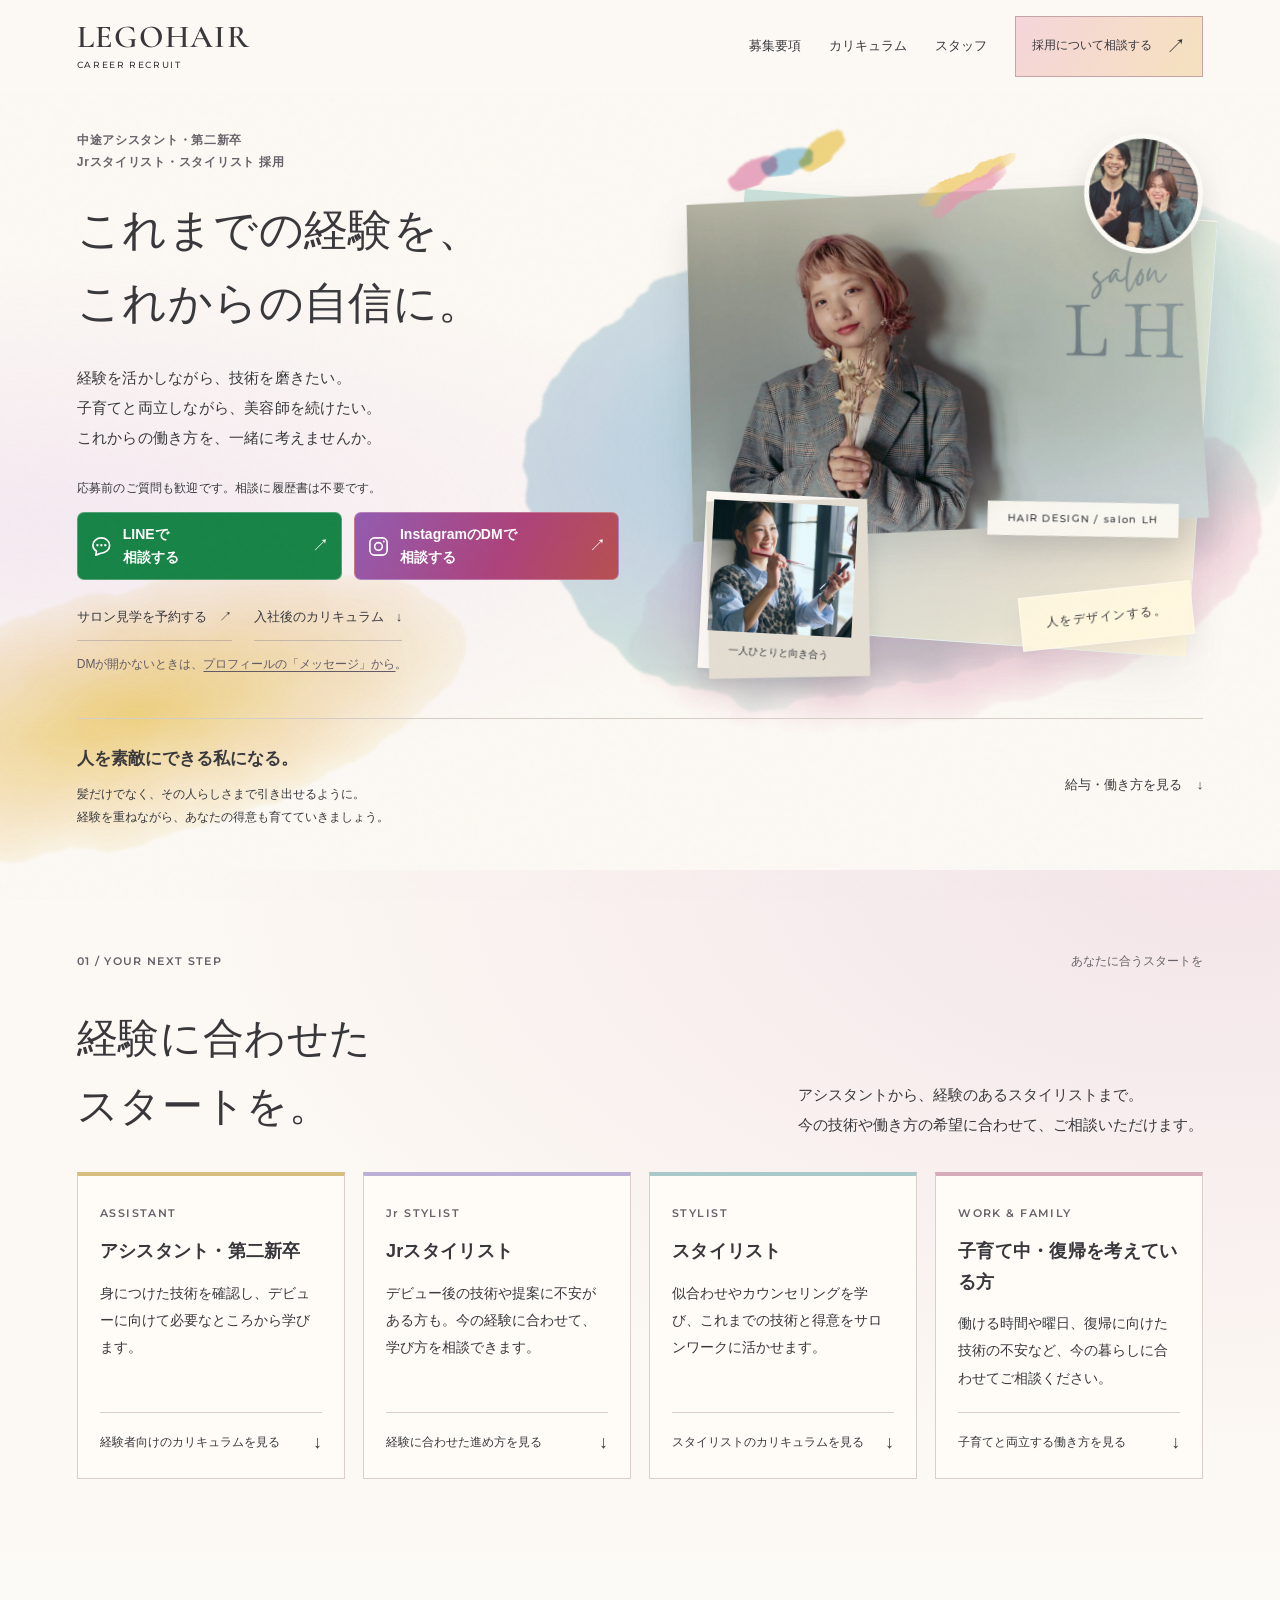
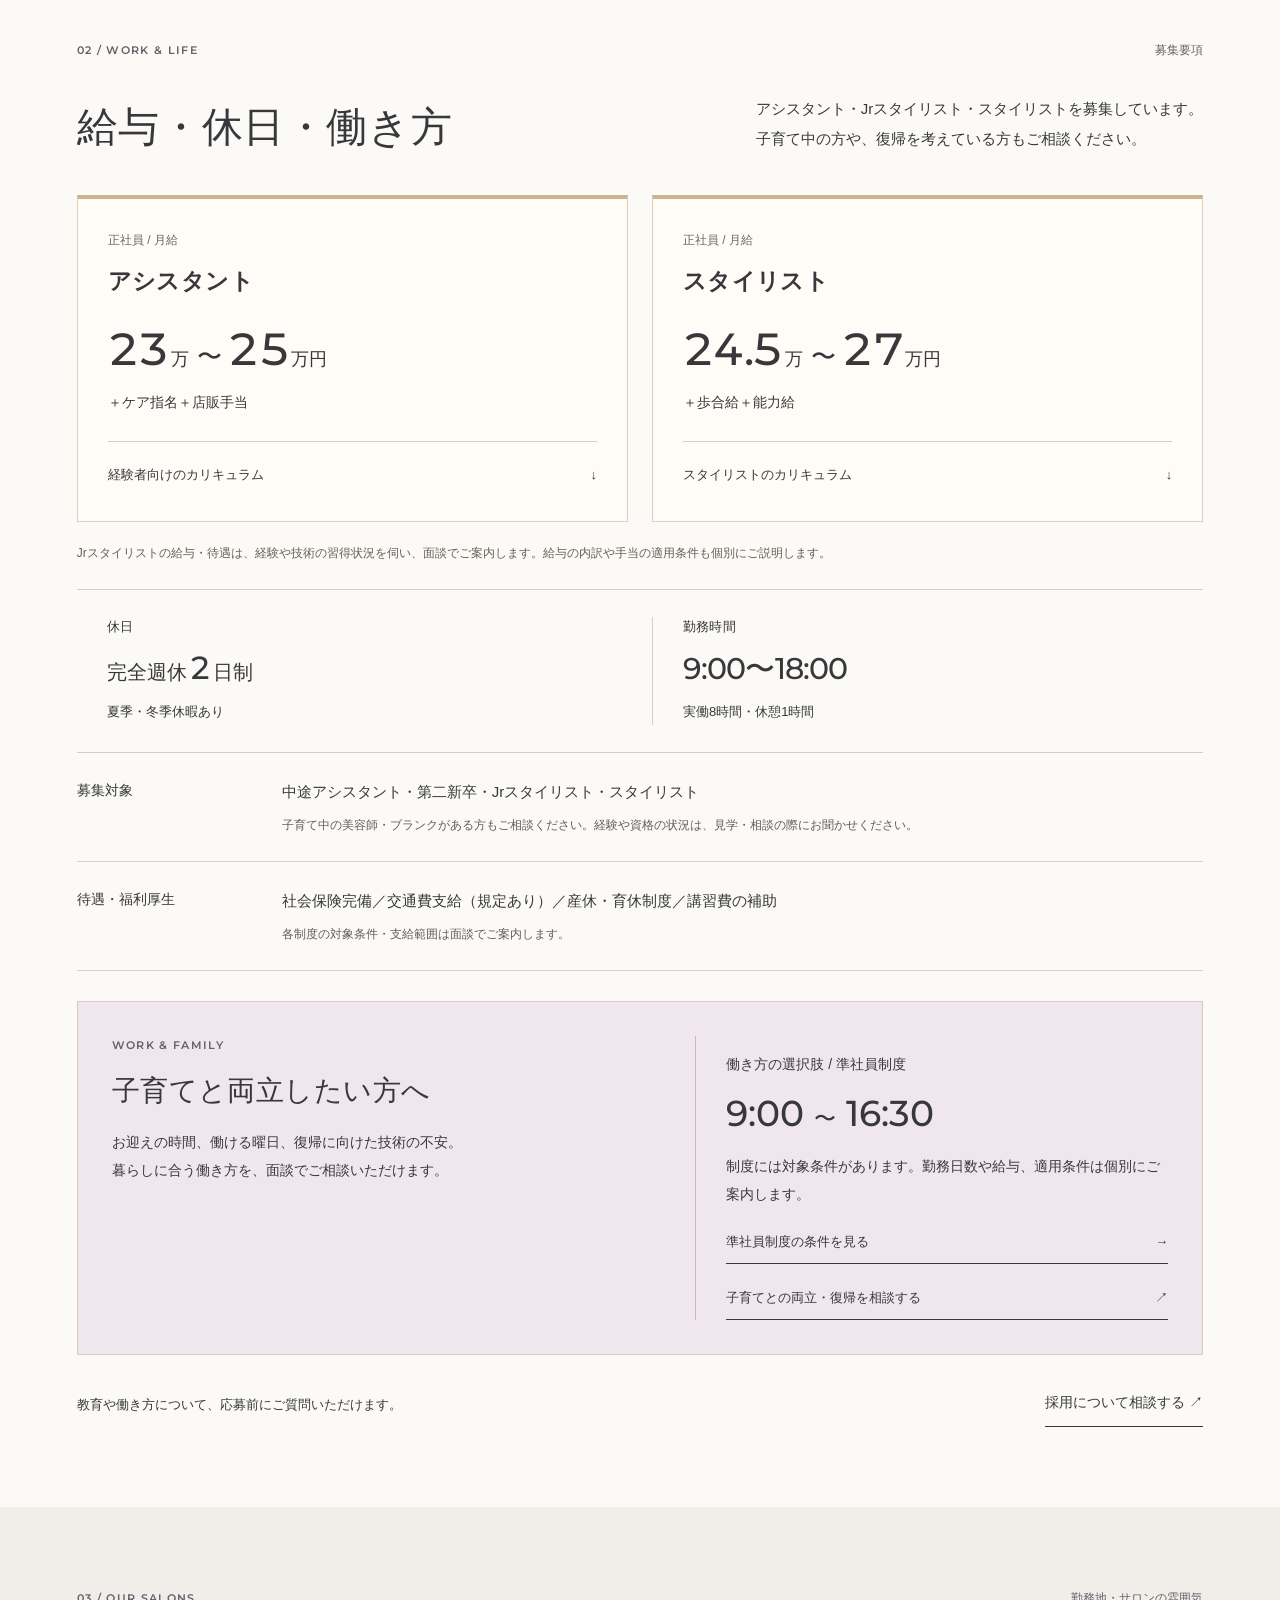
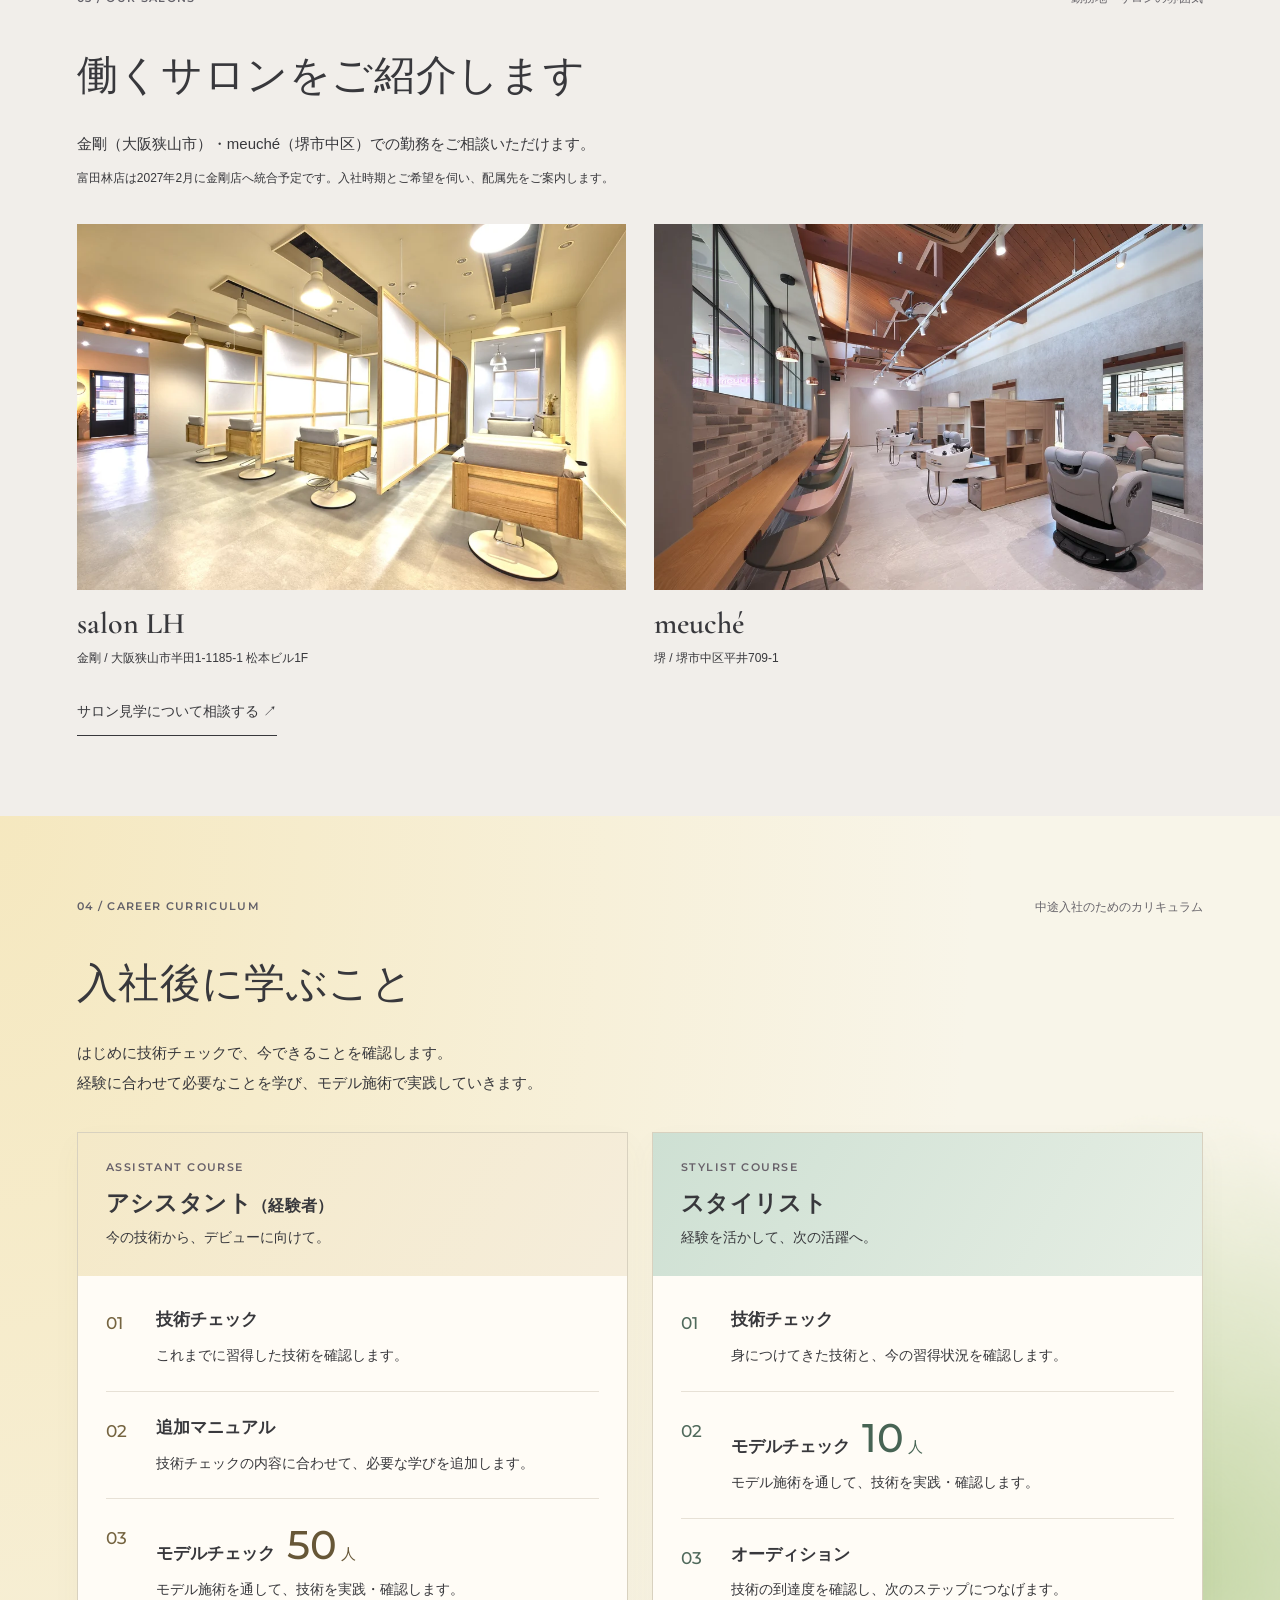
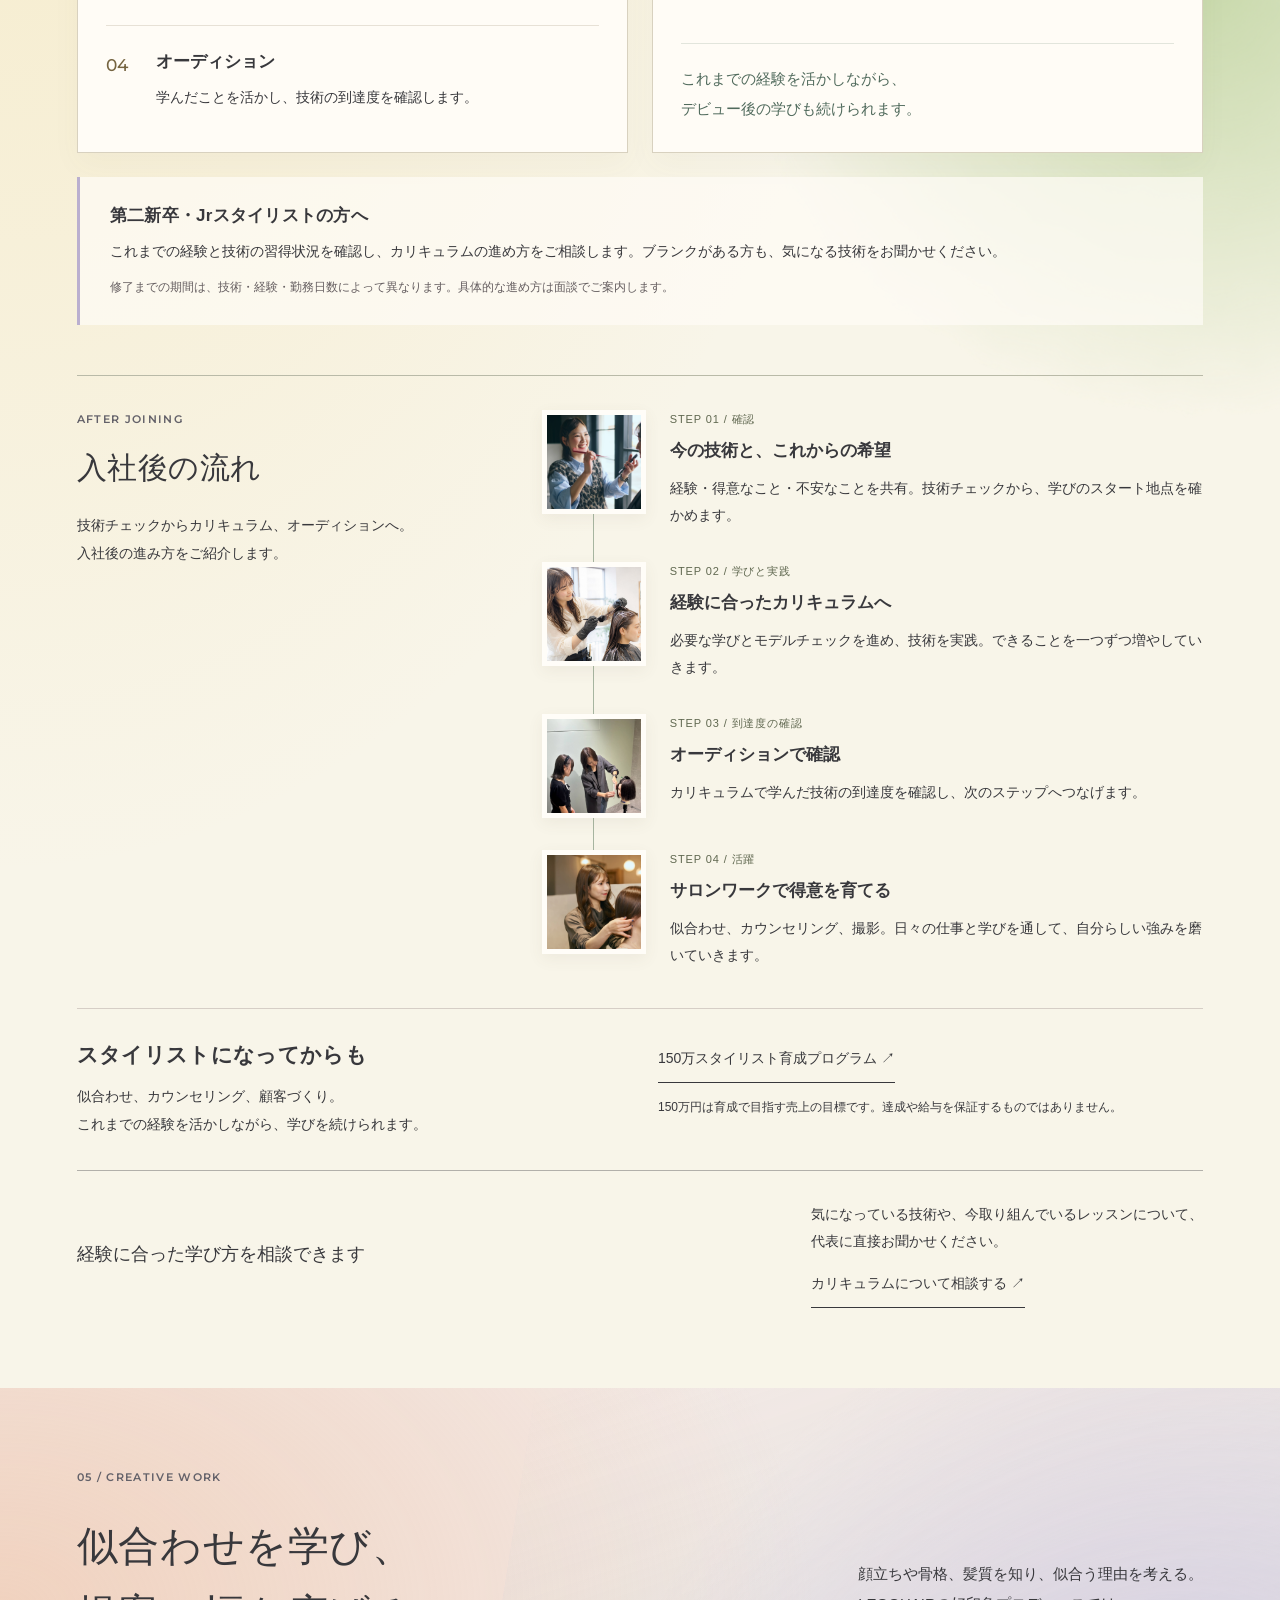
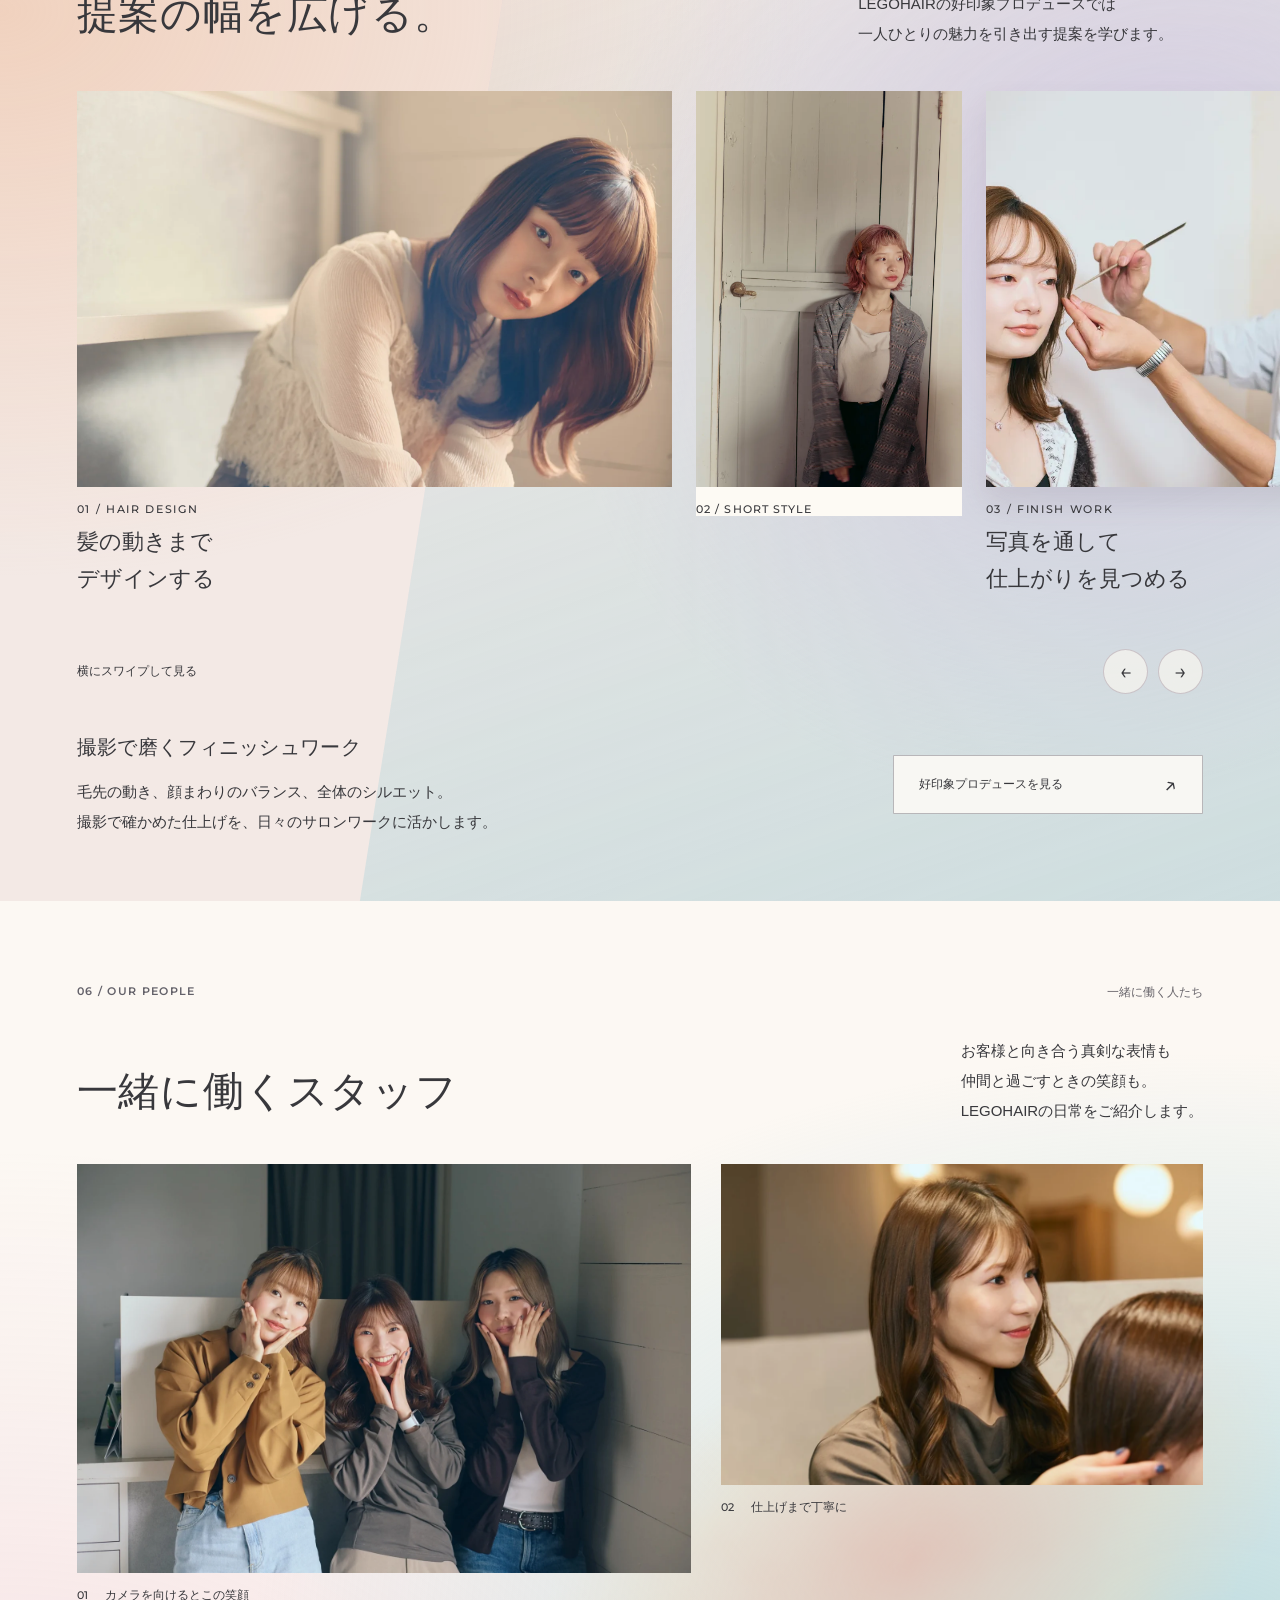
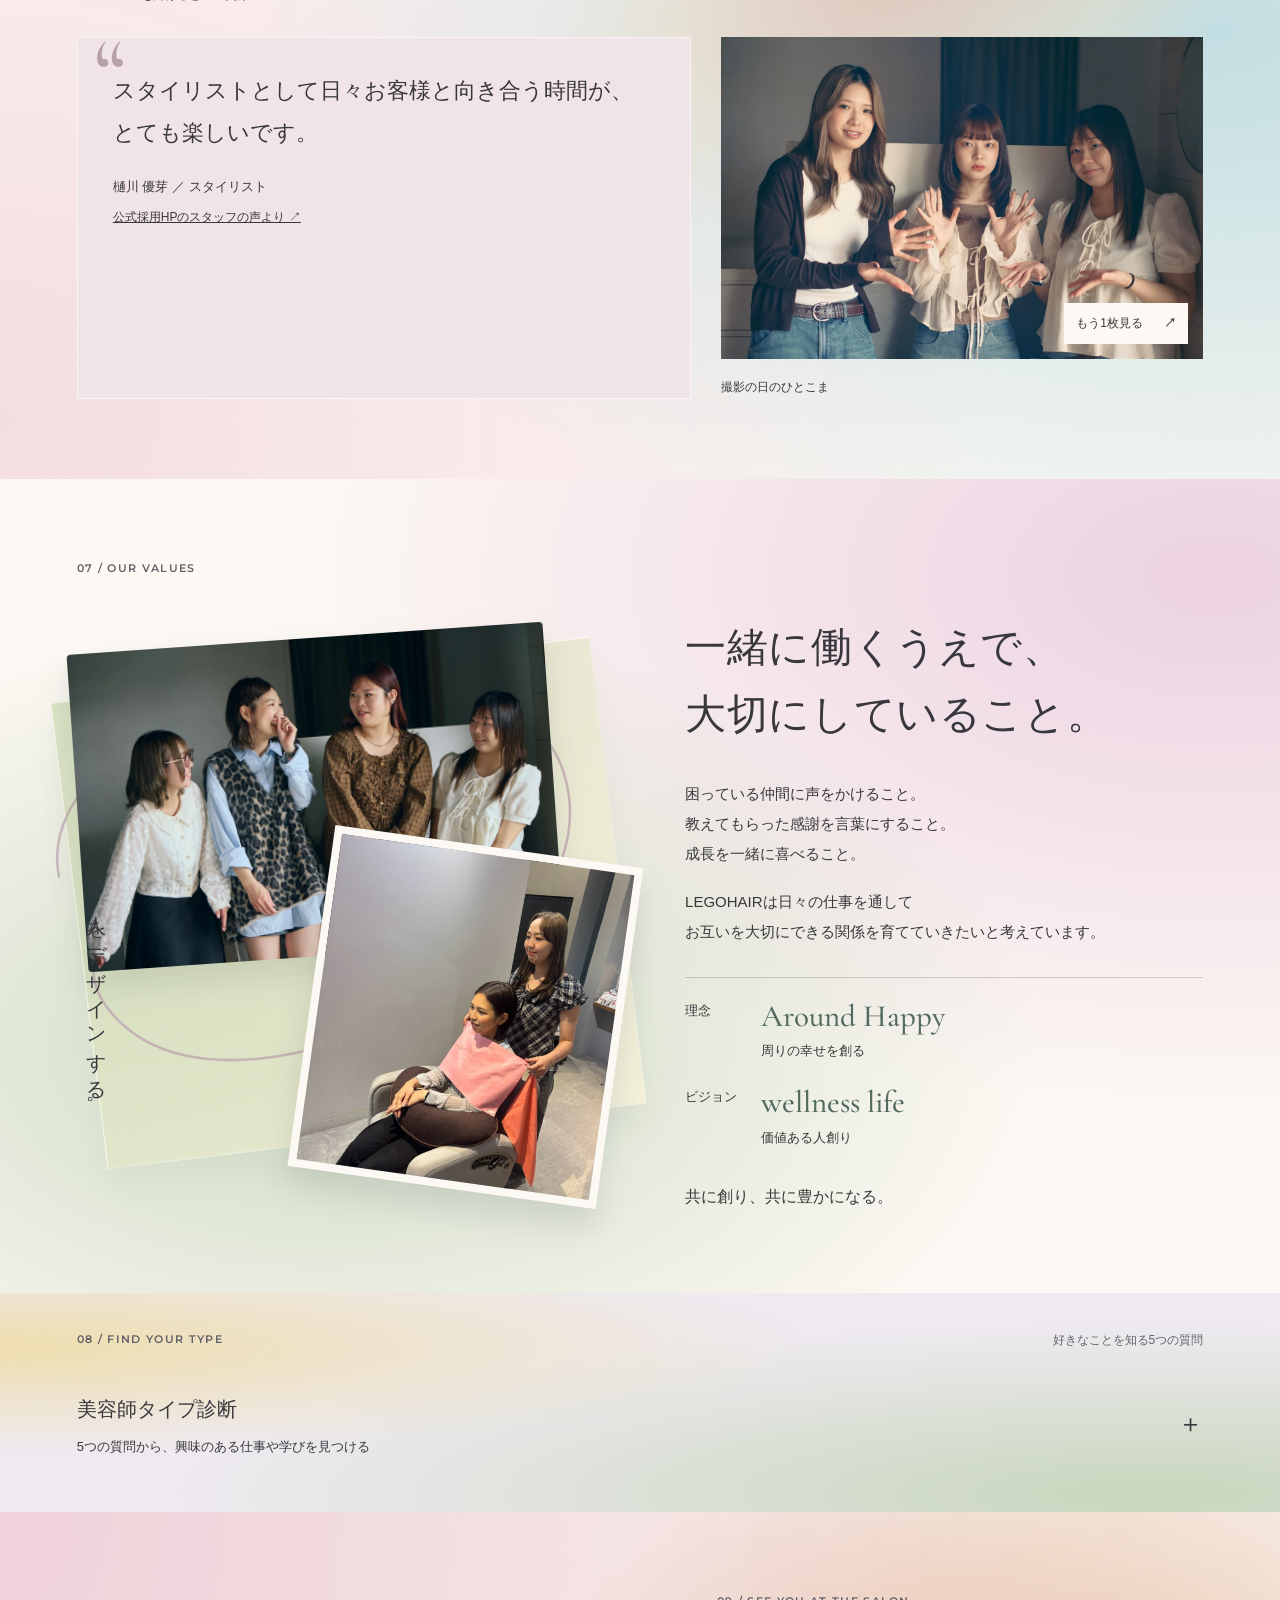
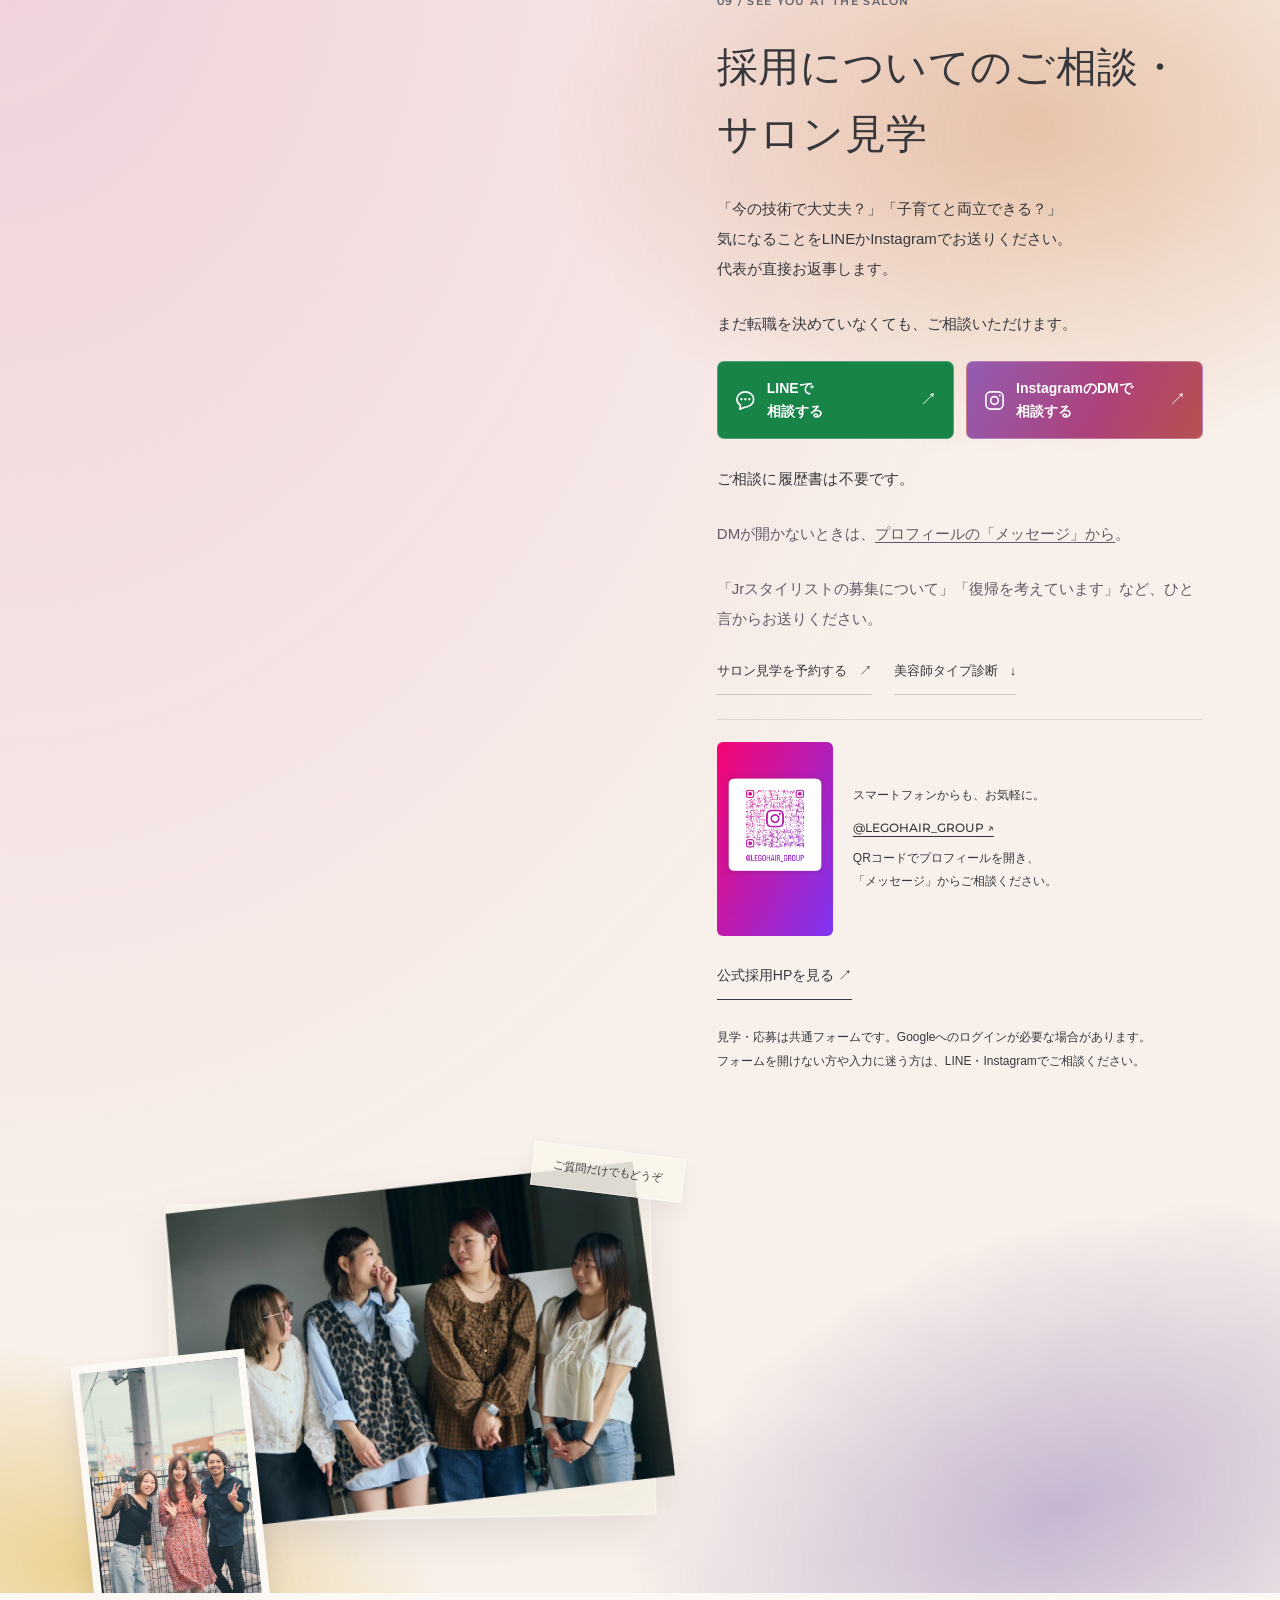
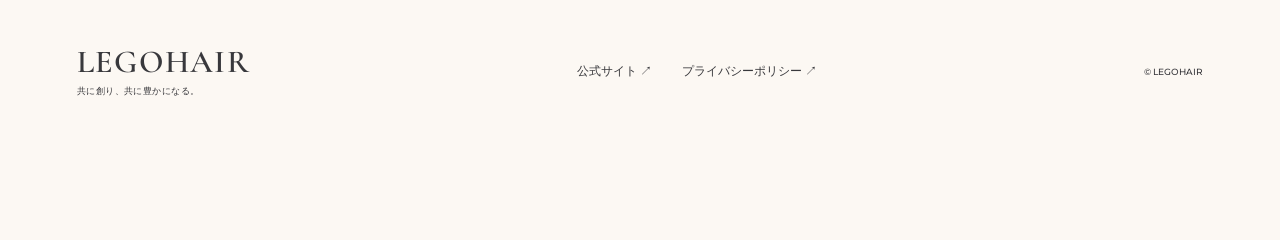
==== commit 3da29361: "Polish recruitment layout, role conditions and consultation flow" ====
--- a/index.html
+++ b/index.html
@@ -1,29 +1,43 @@
 <!doctype html>
-<html lang="ja"><head><meta charset="utf-8"><meta name="viewport" content="width=device-width, initial-scale=1, viewport-fit=cover"><meta name="robots" content="noindex,nofollow"><meta name="description" content="LEGOHAIRの中途採用。経験者アシスタント・第二新卒・Jrスタイリスト・スタイリストを募集。子育て中の美容師もご相談ください。経験に合わせたカリキュラムと入社後のロードマップをご紹介。LINE・Instagramで代表に直接相談できます。"><title>経験を、自信に。｜LEGOHAIR 中途採用</title><meta name="theme-color" content="#F8F6F2"><link rel="icon" href="assets/lego-icon.png"><link rel="preconnect" href="https://fonts.googleapis.com"><link rel="preconnect" href="https://fonts.gstatic.com" crossorigin><link href="https://fonts.googleapis.com/css2?family=Montserrat:wght@400;500;600;700;800&amp;family=Cormorant+Garamond:ital,wght@0,600;1,500&amp;display=swap" rel="stylesheet"><link rel="stylesheet" href="assets/collage.css"><link rel="stylesheet" href="assets/palette.css"><link rel="stylesheet" href="assets/consultation.css"><link rel="stylesheet" href="assets/career-growth.css"><script defer src="assets/recruit-analytics.js"></script><script defer src="assets/beautician-data.js"></script><script defer src="assets/collage.js"></script></head>
+<html lang="ja"><head><meta charset="utf-8"><meta name="viewport" content="width=device-width, initial-scale=1, viewport-fit=cover"><meta name="robots" content="noindex,nofollow"><meta name="description" content="LEGOHAIRの中途採用。経験者アシスタント・第二新卒・Jrスタイリスト・スタイリストを募集。子育て中の美容師もご相談ください。経験に合わせたカリキュラムと入社後のロードマップをご紹介。LINE・Instagramで代表に直接相談できます。"><title>経験を、自信に。｜LEGOHAIR 中途採用</title><meta name="theme-color" content="#F8F6F2"><link rel="icon" href="assets/lego-icon.png"><link rel="preconnect" href="https://fonts.googleapis.com"><link rel="preconnect" href="https://fonts.gstatic.com" crossorigin><link href="https://fonts.googleapis.com/css2?family=Montserrat:wght@400;500;600;700;800&amp;family=Cormorant+Garamond:ital,wght@0,600;1,500&amp;display=swap" rel="stylesheet"><link rel="stylesheet" href="assets/collage.css"><link rel="stylesheet" href="assets/palette.css"><link rel="stylesheet" href="assets/consultation.css"><link rel="stylesheet" href="assets/career-growth.css"><link rel="stylesheet" href="assets/recruit-polish.css"><script defer src="assets/recruit-analytics.js"></script><script defer src="assets/beautician-data.js"></script><script defer src="assets/collage.js"></script></head>
 <body><svg class="paint-definitions" width="0" height="0" aria-hidden="true"><defs><filter id="paint-grain" x="-12%" y="-12%" width="124%" height="124%"><feTurbulence type="fractalNoise" baseFrequency=".018" numOctaves="3" seed="12" result="grain"/><feDisplacementMap in="SourceGraphic" in2="grain" scale="25" xChannelSelector="R" yChannelSelector="G"/><feGaussianBlur stdDeviation="1.1"/></filter></defs></svg><a class="skip" href="#main">本文へ進む</a>
-<header class="header"><a class="brand" href="index.html" aria-label="LEGOHAIR 採用トップ"><span>LEGOHAIR</span><small>CAREER RECRUIT</small></a><nav class="desktop-nav" aria-label="メインメニュー"><a href="#career">募集対象</a><a href="#growth">カリキュラム</a><a href="#work">働き方</a></nav><a class="header-tour" href="#entry">気軽に相談 <span aria-hidden="true">↗</span></a><button class="menu-toggle" aria-expanded="false" aria-controls="mobile-menu" aria-label="メニューを開く"><span></span><span></span></button><nav id="mobile-menu" class="mobile-menu" aria-label="スマートフォンメニュー" hidden><a href="#career">募集対象</a><a href="#growth">カリキュラム</a><a href="#roadmap">入社後のロードマップ</a><a href="#people">一緒に働く人</a><a href="#diagnosis">美容師タイプ診断</a><a href="#creative">撮影と似合わせ</a><a href="#values">大切にしていること</a><a href="#work">募集条件</a><a href="#entry">採用相談・サロン見学</a></nav></header>
+<header class="header"><a class="brand" href="index.html" aria-label="LEGOHAIR 採用トップ"><span>LEGOHAIR</span><small>CAREER RECRUIT</small></a><nav class="desktop-nav" aria-label="メインメニュー"><a href="#work">募集要項</a><a href="#growth">カリキュラム</a><a href="#people">スタッフ</a></nav><a class="header-tour" href="#entry"><span class="header-label">採用について<span>相談する</span></span><span class="header-arrow" aria-hidden="true">↗</span></a><button class="menu-toggle" aria-expanded="false" aria-controls="mobile-menu" aria-label="メニューを開く"><span></span><span></span></button><nav id="mobile-menu" class="mobile-menu" aria-label="スマートフォンメニュー" hidden><a href="#career">募集対象</a><a href="#work">給与・働き方</a><a href="#salons">サロン紹介</a><a href="#growth">カリキュラム</a><a href="#roadmap">入社後の流れ</a><a href="#creative">似合わせ・撮影</a><a href="#people">スタッフ</a><a href="#values">大切にしていること</a><a href="#diagnosis">美容師タイプ診断</a><a href="#entry">採用相談・サロン見学</a></nav></header>
 <main id="main">
-<section class="hero" aria-labelledby="hero-title"><div class="hero-color aqua" aria-hidden="true"></div><div class="hero-color pink" aria-hidden="true"></div><div class="hero-color yellow" aria-hidden="true"></div><div class="hero-vellum" aria-hidden="true"></div><div class="hero-copy"><p class="eyebrow hero-intro"><span>中途アシスタント・第二新卒</span><span>Jrスタイリスト・スタイリスト 採用</span></p><h1 id="hero-title"><span class="mask"><span>これまでの経験を、</span></span><span class="mask"><span>これからの自信に。</span></span></h1><p class="hero-lead">安心して学び、自分らしく活躍できる。<br>あなたの次の一歩を、LEGOHAIRで。<br>子育て中・復帰を考えている美容師の方も。</p></div>
+<section class="hero" aria-labelledby="hero-title"><div class="hero-color aqua" aria-hidden="true"></div><div class="hero-color pink" aria-hidden="true"></div><div class="hero-color yellow" aria-hidden="true"></div><div class="hero-vellum" aria-hidden="true"></div><div class="hero-copy"><p class="eyebrow hero-intro"><span>中途アシスタント・第二新卒</span><span>Jrスタイリスト・スタイリスト 採用</span></p><h1 id="hero-title"><span class="mask"><span>これまでの経験を、</span></span><span class="mask"><span>これからの自信に。</span></span></h1><p class="hero-lead">経験を活かしながら、技術を磨きたい。<br>子育てと両立しながら、美容師を続けたい。<br>これからの働き方を、一緒に考えませんか。</p></div>
 <div class="hero-collage" aria-label="LEGOHAIRのスタッフと仕事"><figure class="hero-main photo-enter" data-parallax="0.035"><img src="assets/collage/latest/hero-salon-lh.webp" alt="花を手にしたショートヘアのモデルとsalon LHのロゴ" width="1536" height="1024" fetchpriority="high"><figcaption>HAIR DESIGN / salon LH</figcaption></figure><figure class="hero-work photo-enter" data-parallax="-0.025"><img src="assets/collage/latest/consultation-3830.webp" alt="資料を手に笑顔で話すLEGOHAIRのスタッフ" width="1024" height="1536"><figcaption>一人ひとりと向き合う</figcaption></figure><figure class="hero-friends photo-enter" data-parallax="0.055"><img src="assets/collage/latest/pair-4872.webp" alt="店先で笑顔を見せるLEGOHAIRの2人" width="1536" height="1025"></figure><svg class="hero-scribble" viewBox="0 0 340 170" fill="none" aria-hidden="true"><path d="M15 100C80-30 304-8 324 71S138 197 93 139 190 35 238 56" stroke="#AC8F9B" stroke-width="1.3" stroke-linecap="round"/></svg><span class="hero-sticker" aria-hidden="true">人をデザインする。</span><span class="palette-dabs" aria-hidden="true"><i></i><i></i><i></i></span><span class="paint-strokes strokes-top" aria-hidden="true"><i></i><i></i></span><span class="paint-strokes strokes-bottom" aria-hidden="true"><i></i><i></i><i></i></span></div>
-<div class="hero-actions"><p class="consult-reassurance">転職を決める前の相談も歓迎。履歴書は不要です。</p><div class="consult-buttons"><a class="consult-button consult-line" href="https://lin.ee/7dPFevn" data-event="line_consultation_click" data-placement="hero"><svg viewBox="0 0 24 24" fill="none" aria-hidden="true"><path d="M20.5 10.8c0 4.7-4.3 8.2-9.2 8.2L6 21l.8-4.1A7.5 7.5 0 0 1 3 10.8C3 6.5 6.9 3 11.8 3s8.7 3.5 8.7 7.8Z" stroke="currentColor" stroke-width="1.7" stroke-linejoin="round"/><path d="M7.7 10.7h.1m4-.0h.1m4-.0h.1" stroke="currentColor" stroke-width="2.4" stroke-linecap="round"/></svg><span class="consult-label"><span>LINEで</span><span>気軽に相談する</span></span><span class="consult-arrow" aria-hidden="true">↗</span></a><a class="consult-button consult-instagram" href="https://ig.me/m/legohair_group" data-event="instagram_dm_consultation_click" data-placement="hero"><svg viewBox="0 0 24 24" fill="none" aria-hidden="true"><rect x="3" y="3" width="18" height="18" rx="5" stroke="currentColor" stroke-width="1.7"/><circle cx="12" cy="12" r="4" stroke="currentColor" stroke-width="1.7"/><circle cx="17.5" cy="6.7" r="1" fill="currentColor"/></svg><span class="consult-label"><span>InstagramのDMで</span><span>相談する</span></span><span class="consult-arrow" aria-hidden="true">↗</span></a></div><div class="consult-secondary"><a href="https://docs.google.com/forms/d/e/1FAIpQLScxNHnbmHnlhdYBWE_F89-pQ6azJjjB5BQvKXiNePSSnvg8BA/viewform?usp=header" target="_blank" rel="noopener noreferrer" data-event="salon_tour_click" data-placement="hero">サロン見学を予約する <span aria-hidden="true">↗</span></a><a href="#growth">入社後のカリキュラム <span aria-hidden="true">↓</span></a></div><p class="consult-fallback">DMが開かないときは、<a href="https://www.instagram.com/legohair_group/" data-event="instagram_profile_click" data-placement="hero">プロフィールの「メッセージ」から</a>。</p></div><div class="hero-bottom"><span class="hero-brand-message">人を素敵にできる私になる。<small>髪だけでなく、その人らしさまで引き出せるように。<br>今の経験を大切に、得意を育てる。LEGOHAIRで次の一歩を。</small></span><span>SCROLL TO EXPLORE <b>↓</b></span><a href="#career">あなたに合うスタートを見る ↓</a></div></section>
-
-
+<div class="hero-actions"><p class="consult-reassurance">応募前のご質問も歓迎です。相談に履歴書は不要です。</p><div class="consult-buttons"><a class="consult-button consult-line" href="https://lin.ee/7dPFevn" data-event="line_consultation_click" data-placement="hero"><svg viewBox="0 0 24 24" fill="none" aria-hidden="true"><path d="M20.5 10.8c0 4.7-4.3 8.2-9.2 8.2L6 21l.8-4.1A7.5 7.5 0 0 1 3 10.8C3 6.5 6.9 3 11.8 3s8.7 3.5 8.7 7.8Z" stroke="currentColor" stroke-width="1.7" stroke-linejoin="round"/><path d="M7.7 10.7h.1m4-.0h.1m4-.0h.1" stroke="currentColor" stroke-width="2.4" stroke-linecap="round"/></svg><span class="consult-label"><span>LINEで</span><span>相談する</span></span><span class="consult-arrow" aria-hidden="true">↗</span></a><a class="consult-button consult-instagram" href="https://ig.me/m/legohair_group" data-event="instagram_dm_consultation_click" data-placement="hero"><svg viewBox="0 0 24 24" fill="none" aria-hidden="true"><rect x="3" y="3" width="18" height="18" rx="5" stroke="currentColor" stroke-width="1.7"/><circle cx="12" cy="12" r="4" stroke="currentColor" stroke-width="1.7"/><circle cx="17.5" cy="6.7" r="1" fill="currentColor"/></svg><span class="consult-label"><span>InstagramのDMで</span><span>相談する</span></span><span class="consult-arrow" aria-hidden="true">↗</span></a></div><div class="consult-secondary"><a href="https://docs.google.com/forms/d/e/1FAIpQLScxNHnbmHnlhdYBWE_F89-pQ6azJjjB5BQvKXiNePSSnvg8BA/viewform?usp=header" target="_blank" rel="noopener noreferrer" data-event="salon_tour_click" data-placement="hero">サロン見学を予約する <span aria-hidden="true">↗</span></a><a href="#growth">入社後のカリキュラム <span aria-hidden="true">↓</span></a></div><p class="consult-fallback">DMが開かないときは、<a href="https://www.instagram.com/legohair_group/" data-event="instagram_profile_click" data-placement="hero">プロフィールの「メッセージ」から</a>。</p></div><div class="hero-bottom"><span class="hero-brand-message">人を素敵にできる私になる。<small>髪だけでなく、その人らしさまで引き出せるように。<br>経験を重ねながら、あなたの得意も育てていきましょう。</small></span><a href="#work">給与・働き方を見る <span aria-hidden="true">↓</span></a></div></section>
 
 <section id="career" class="career section" aria-labelledby="career-title">
   <div class="section-top"><p class="eyebrow">01 / YOUR NEXT STEP</p><span class="small">あなたに合うスタートを</span></div>
-  <div class="career-heading reveal"><h2 id="career-title">今のあなたから、<br>はじめられる場所。</h2><p>もっと学びたい。経験を活かしたい。<br>子育てをしながら、美容師を続けたい。<br>これまでの歩みも、これからの希望も聞かせてください。</p></div>
+  <div class="career-heading reveal"><h2 id="career-title">経験に合わせた<br>スタートを。</h2><p>アシスタントから、経験のあるスタイリストまで。<br>今の技術や働き方の希望に合わせて、ご相談いただけます。</p></div>
   <div class="career-grid">
-    <article class="career-card reveal"><p class="career-label">ASSISTANT</p><h3>アシスタント・第二新卒</h3><p>できることを確かめて、次に学ぶことを明確に。スタイリストに向けた一歩を重ねていきましょう。</p><a href="#curriculum-assistant">経験者向けのカリキュラムを見る <span aria-hidden="true">↓</span></a></article>
-    <article class="career-card reveal"><p class="career-label">Jr STYLIST</p><h3>Jrスタイリスト</h3><p>デビューしたけれど、まだ不安がある。そんな今も大切な出発点。技術と提案力を磨き、自信につなげていきましょう。</p><a href="#curriculum-guidance">経験に合わせた進め方を見る <span aria-hidden="true">↓</span></a></article>
-    <article class="career-card reveal"><p class="career-label">STYLIST</p><h3>スタイリスト</h3><p>これまで身につけた技術に、似合わせやカウンセリングの学びを。あなたの得意を、お客様に選ばれる力へ。</p><a href="#curriculum-stylist">スタイリストのカリキュラムを見る <span aria-hidden="true">↓</span></a></article>
-    <article class="career-card reveal"><p class="career-label">WORK &amp; FAMILY</p><h3>ママさん美容師・復帰を考えている方</h3><p>家族との時間も、美容師としての自分も大切に。働ける時間や技術の不安から、一緒に相談しましょう。</p><a href="#parent-stylist">子育てと両立する働き方を見る <span aria-hidden="true">↓</span></a></article>
+    <article class="career-card reveal"><p class="career-label">ASSISTANT</p><h3>アシスタント・第二新卒</h3><p>身につけた技術を確認し、デビューに向けて必要なところから学びます。</p><a href="#curriculum-assistant">経験者向けのカリキュラムを見る <span aria-hidden="true">↓</span></a></article>
+    <article class="career-card reveal"><p class="career-label">Jr STYLIST</p><h3>Jrスタイリスト</h3><p>デビュー後の技術や提案に不安がある方も。今の経験に合わせて、学び方を相談できます。</p><a href="#curriculum-guidance">経験に合わせた進め方を見る <span aria-hidden="true">↓</span></a></article>
+    <article class="career-card reveal"><p class="career-label">STYLIST</p><h3>スタイリスト</h3><p>似合わせやカウンセリングを学び、これまでの技術と得意をサロンワークに活かせます。</p><a href="#curriculum-stylist">スタイリストのカリキュラムを見る <span aria-hidden="true">↓</span></a></article>
+    <article class="career-card reveal"><p class="career-label">WORK &amp; FAMILY</p><h3>子育て中・復帰を考えている方</h3><p>働ける時間や曜日、復帰に向けた技術の不安など、今の暮らしに合わせてご相談ください。</p><a href="#parent-stylist">子育てと両立する働き方を見る <span aria-hidden="true">↓</span></a></article>
   </div>
 </section>
 
+<section id="work" class="work section" aria-labelledby="work-title">
+<span id="recruit" class="anchor-alias" aria-hidden="true"></span><span id="assistant" class="anchor-alias" aria-hidden="true"></span>
+<div class="section-top"><p class="eyebrow">02 / WORK &amp; LIFE</p><span class="small">募集要項</span></div>
+<div class="work-heading"><h2 id="work-title">給与・休日・働き方</h2><p>アシスタント・Jrスタイリスト・スタイリストを募集しています。<br>子育て中の方や、復帰を考えている方もご相談ください。</p></div>
+<div class="job-grid">
+  <article class="job-card" aria-labelledby="assistant-job-title"><p class="job-label">正社員 / 月給</p><h3 id="assistant-job-title">アシスタント</h3><p class="job-pay" aria-label="月給23万〜25万円"><span class="pay-value">23<span class="pay-unit">万</span><span class="pay-range">〜</span>25<span class="pay-unit">万円</span></span></p><p class="job-addition">＋ケア指名＋店販手当</p><a class="job-link" href="#curriculum-assistant">経験者向けのカリキュラム <span aria-hidden="true">↓</span></a></article>
+  <article id="stylist" class="job-card" aria-labelledby="stylist-job-title"><p class="job-label">正社員 / 月給</p><h3 id="stylist-job-title">スタイリスト</h3><p class="job-pay" aria-label="月給24.5万〜27万円"><span class="pay-value">24.5<span class="pay-unit">万</span><span class="pay-range">〜</span>27<span class="pay-unit">万円</span></span></p><p class="job-addition">＋歩合給＋能力給</p><a class="job-link" href="#curriculum-stylist">スタイリストのカリキュラム <span aria-hidden="true">↓</span></a></article>
+</div>
+<p class="work-note">Jrスタイリストの給与・待遇は、経験や技術の習得状況を伺い、面談でご案内します。給与の内訳や手当の適用条件も個別にご説明します。</p>
+<div class="work-facts"><div><h3>休日</h3><p class="fact-value">完全週休<span>2</span>日制</p><p>夏季・冬季休暇あり</p></div><div><h3>勤務時間</h3><p class="fact-value fact-time">9:00〜18:00</p><p>実働8時間・休憩1時間</p></div></div>
+<dl class="work-details"><div><dt>募集対象</dt><dd>中途アシスタント・第二新卒・Jrスタイリスト・スタイリスト<small>子育て中の美容師・ブランクがある方もご相談ください。経験や資格の状況は、見学・相談の際にお聞かせください。</small></dd></div><div><dt>待遇・福利厚生</dt><dd>社会保険完備／交通費支給（規定あり）／産休・育休制度／講習費の補助<br><small>各制度の対象条件・支給範囲は面談でご案内します。</small></dd></div></dl><aside id="parent-stylist" class="parent-stylist" aria-labelledby="parent-title"><div><p class="eyebrow">WORK &amp; FAMILY</p><h3 id="parent-title">子育てと両立したい方へ</h3><p>お迎えの時間、働ける曜日、復帰に向けた技術の不安。<br>暮らしに合う働き方を、面談でご相談いただけます。</p></div><div class="parent-option"><p class="parent-option-label">働き方の選択肢 / 準社員制度</p><p class="parent-hours">9:00<span>〜</span>16:30</p><p class="small">制度には対象条件があります。勤務日数や給与、適用条件は個別にご案内します。</p><a class="text-link" href="semi-employee.html">準社員制度の条件を見る <span aria-hidden="true">→</span></a><a class="text-link" href="#entry">子育てとの両立・復帰を相談する <span aria-hidden="true">↗</span></a></div></aside>
+<div class="section-next"><p>教育や働き方について、応募前にご質問いただけます。</p><a class="text-link" href="#entry">採用について相談する <span aria-hidden="true">↗</span></a></div>
+</section>
+
+<section id="salons" class="salons section" aria-labelledby="salons-title"><div class="section-top"><p class="eyebrow">03 / OUR SALONS</p><span class="small">勤務地・サロンの雰囲気</span></div><div class="salons-heading"><h2 id="salons-title">働くサロンをご紹介します</h2><p>金剛（大阪狭山市）・meuché（堺市中区）での勤務をご相談いただけます。<br><small>富田林店は2027年2月に金剛店へ統合予定です。入社時期とご希望を伺い、配属先をご案内します。</small></p></div><div class="salon-pair"><figure><img src="assets/editorial/lhInterior-960.webp" alt="salon LH 金剛店の半個室のセット面" width="960" height="640" loading="lazy"><figcaption><strong>salon LH</strong><span>金剛 / 大阪狭山市半田1-1185-1 松本ビル1F</span></figcaption></figure><figure><img src="assets/editorial/meuche-960.webp" alt="meuchéの明るい半個室空間" width="960" height="672" loading="lazy"><figcaption><strong>meuché</strong><span>堺 / 堺市中区平井709-1</span></figcaption></figure></div><a class="text-link" href="#entry">サロン見学について相談する <span aria-hidden="true">↗</span></a></section>
+
 <section id="growth" class="growth section career-growth" aria-labelledby="growth-title">
   <span id="education" class="anchor-alias" aria-hidden="true"></span>
-  <div class="section-top"><p class="eyebrow">02 / CAREER CURRICULUM</p><span class="small">中途入社のためのカリキュラム</span></div>
-  <div class="growth-head reveal"><h2 id="growth-title">次に学ぶことが見える。<br>だから、安心して進める。</h2><div><p>まずは、今の技術を確認するところから。<br>身につけた経験を大切にしながら、<br>必要な学びと実践を重ねていきます。</p></div></div>
+  <div class="section-top"><p class="eyebrow">04 / CAREER CURRICULUM</p><span class="small">中途入社のためのカリキュラム</span></div>
+  <div class="growth-head reveal"><h2 id="growth-title">入社後に学ぶこと</h2><div><p>はじめに技術チェックで、今できることを確認します。<br>経験に合わせて必要なことを学び、モデル施術で実践していきます。</p></div></div>
   <div class="curriculum-grid">
     <article id="curriculum-assistant" class="curriculum-card assistant-course" aria-labelledby="assistant-course-title">
       <div class="course-heading"><p class="career-label">ASSISTANT COURSE</p><h3 id="assistant-course-title">アシスタント<span>（経験者）</span></h3><p>今の技術から、デビューに向けて。</p></div>
@@ -41,33 +55,29 @@
         <li><span class="course-number" aria-hidden="true">02</span><div><h4>モデルチェック <strong>10<span>人</span></strong></h4><p>モデル施術を通して、技術を実践・確認します。</p></div></li>
         <li><span class="course-number" aria-hidden="true">03</span><div><h4>オーディション</h4><p>技術の到達度を確認し、次のステップにつなげます。</p></div></li>
       </ol>
-      <p class="course-message">積み重ねてきた経験を、<br>LEGOHAIRでの自信へ。</p>
+      <p class="course-message">これまでの経験を活かしながら、<br>デビュー後の学びも続けられます。</p>
     </article>
   </div>
   <div id="curriculum-guidance" class="curriculum-guidance"><h3>第二新卒・Jrスタイリストの方へ</h3><p>これまでの経験と技術の習得状況を確認し、カリキュラムの進め方をご相談します。ブランクがある方も、気になる技術をお聞かせください。</p><p class="small">修了までの期間は、技術・経験・勤務日数によって異なります。具体的な進め方は面談でご案内します。</p></div>
   <div id="roadmap" class="career-roadmap" aria-labelledby="roadmap-title">
-    <div class="roadmap-heading"><p class="eyebrow">AFTER JOINING</p><h3 id="roadmap-title">入社してから、その先へ。</h3><p>確認する、学ぶ、実践する。<br>一歩ずつ、お客様の前に立つ自信を育てます。</p></div>
+    <div class="roadmap-heading"><p class="eyebrow">AFTER JOINING</p><h3 id="roadmap-title">入社後の流れ</h3><p>技術チェックからカリキュラム、オーディションへ。<br>入社後の進み方をご紹介します。</p></div>
     <ol class="roadmap-list">
       <li><div class="roadmap-photo"><img src="assets/collage/latest/consultation-3830.webp" alt="資料を手に話すLEGOHAIRのスタッフ" width="1024" height="1536" loading="lazy"></div><div class="roadmap-copy"><span class="roadmap-number">STEP 01 / 確認</span><h4>今の技術と、これからの希望</h4><p>経験・得意なこと・不安なことを共有。技術チェックから、学びのスタート地点を確かめます。</p></div></li>
       <li><div class="roadmap-photo"><img src="assets/lp-img-08.jpg" alt="カラーを塗布するLEGOHAIRのスタッフ" width="700" height="700" loading="lazy"></div><div class="roadmap-copy"><span class="roadmap-number">STEP 02 / 学びと実践</span><h4>経験に合ったカリキュラムへ</h4><p>必要な学びとモデルチェックを進め、技術を実践。できることを一つずつ増やしていきます。</p></div></li>
-      <li><div class="roadmap-photo"><img src="assets/collage/wig-training-20261028.webp" alt="ウィッグでカット技術を練習する様子" width="1050" height="1400" loading="lazy"></div><div class="roadmap-copy"><span class="roadmap-number">STEP 03 / 到達度の確認</span><h4>オーディションで学びを確かめる</h4><p>カリキュラムで学んだ技術の到達度を確認し、次のステップへつなげます。</p></div></li>
+      <li><div class="roadmap-photo"><img src="assets/collage/wig-training-20261028.webp" alt="ウィッグでカット技術を練習する様子" width="1050" height="1400" loading="lazy"></div><div class="roadmap-copy"><span class="roadmap-number">STEP 03 / 到達度の確認</span><h4>オーディションで確認</h4><p>カリキュラムで学んだ技術の到達度を確認し、次のステップへつなげます。</p></div></li>
       <li><div class="roadmap-photo"><img src="assets/collage/latest/styling-3113.webp" alt="お客様の髪を丁寧に整えるLEGOHAIRのスタッフ" width="1024" height="1536" loading="lazy"></div><div class="roadmap-copy"><span class="roadmap-number">STEP 04 / 活躍</span><h4>サロンワークで得意を育てる</h4><p>似合わせ、カウンセリング、撮影。日々の仕事と学びを通して、自分らしい強みを磨いていきます。</p></div></li>
     </ol>
   </div>
-  <div class="growth-foot"><span>「今の私なら、どこから始める？」</span><div><p>そんな質問からで大丈夫です。<br>教育や入社後のことも、代表に直接ご相談いただけます。</p><a class="text-link" href="#entry">カリキュラムについて相談する <span aria-hidden="true">↗</span></a></div></div>
+  <div class="career-program"><div><h3>スタイリストになってからも</h3><p>似合わせ、カウンセリング、顧客づくり。<br>これまでの経験を活かしながら、学びを続けられます。</p></div><div><a class="text-link" href="https://salon-lh.com/lp/150man-program.html" target="_blank" rel="noopener noreferrer">150万スタイリスト育成プログラム <span aria-hidden="true">↗</span></a><p class="small">150万円は育成で目指す売上の目標です。達成や給与を保証するものではありません。</p></div></div><div class="growth-foot"><span>経験に合った学び方を相談できます</span><div><p>気になっている技術や、今取り組んでいるレッスンについて、<br>代表に直接お聞かせください。</p><a class="text-link" href="#entry">カリキュラムについて相談する <span aria-hidden="true">↗</span></a></div></div>
 </section>
 
-<section id="people" class="people section" aria-labelledby="people-title"><div class="section-top"><p class="eyebrow">03 / OUR PEOPLE</p><span class="small">一緒に働く人たち</span></div><div class="people-head reveal"><h2 id="people-title">一緒に働く人を<br>知るところから</h2><p>お客様と向き合う真剣な表情も<br>仲間と過ごすときの笑顔も。<br>LEGOHAIRの日常をご紹介します。</p></div><div class="people-spread"><figure class="people-cover reveal"><img src="assets/collage/latest/team-2551.webp" alt="頬に手を添えて並ぶLEGOHAIRのスタッフ3人" width="1536" height="1024" loading="lazy"><figcaption><span>01</span> カメラを向けるとこの笑顔</figcaption><span class="photo-stamp" aria-hidden="true">LEGOHAIR<br>PEOPLE</span></figure><figure class="people-lesson reveal"><img src="assets/collage/latest/styling-3113.webp" alt="お客様の髪を整えるLEGOHAIRのスタッフ" width="1024" height="1536" loading="lazy"><figcaption><span>02</span> 仕上げまで丁寧に</figcaption></figure><div class="people-voice reveal"><span class="quote-mark" aria-hidden="true">“</span><blockquote>スタイリストとして日々お客様と向き合う時間が、とても楽しいです。</blockquote><p>樋川 優芽 <span>／ スタイリスト</span></p><a href="https://salon-lh.com/recruit/" target="_blank" rel="noopener noreferrer" data-event="official_recruit_click" data-placement="voice">公式採用HPのスタッフの声より ↗</a></div><div class="people-switch reveal"><button class="photo-switch" type="button" aria-label="スタッフ写真を切り替える"><img id="people-switch-photo" src="assets/collage/latest/team-3086.webp" alt="撮影の日に笑顔を見せるスタッフ3人" width="1536" height="1024" loading="lazy"><span>もう1枚見る <b>↗</b></span></button><p class="small" id="photo-caption">撮影の日のひとこま</p></div><span class="people-word" aria-hidden="true">Hello,<br><i>LEGOHAIR.</i></span></div></section>
+<section id="creative" class="creative" aria-labelledby="creative-title"><span id="produce" class="anchor-alias" aria-hidden="true"></span><span id="shooting" class="anchor-alias" aria-hidden="true"></span><div class="creative-heading section"><p class="eyebrow">05 / CREATIVE WORK</p><div class="creative-title reveal"><h2 id="creative-title">似合わせを学び、<br>提案の幅を広げる。</h2><p>顔立ちや骨格、髪質を知り、似合う理由を考える。<br>LEGOHAIRの好印象プロデュースでは<br>一人ひとりの魅力を引き出す提案を学びます。</p></div></div><div class="creative-gallery" tabindex="0" role="region" aria-label="ヘア作品と撮影のギャラリー。横にスクロールできます"><figure class="creative-full"><img src="assets/editorial/3480-1600.webp" alt="柔らかな自然光の中で撮影したレイヤーヘアの作品" width="1600" height="1067" loading="lazy"><figcaption><span>01 / HAIR DESIGN</span><strong>髪の動きまで<br>デザインする</strong></figcaption></figure><figure class="creative-portrait"><img src="assets/editorial/2151-960.webp" alt="ショートヘアのスタイル作品" width="960" height="1440" loading="lazy"><figcaption>02 / SHORT STYLE</figcaption></figure><figure class="creative-work"><img src="assets/editorial/1839-960.webp" alt="撮影でモデルの髪の仕上がりを確認するスタッフ" width="960" height="640" loading="lazy"><figcaption><span>03 / FINISH WORK</span><strong>写真を通して<br>仕上がりを見つめる</strong></figcaption></figure><figure class="creative-portrait last"><img src="assets/editorial/5031-960.webp" alt="眼鏡とウェーブを組み合わせたヘア作品" width="960" height="1439" loading="lazy"><figcaption>04 / HAIR DESIGN</figcaption></figure></div><div class="gallery-controls"><span>横にスワイプして見る</span><div><button type="button" data-gallery="-1" aria-label="前の作品へ">←</button><button type="button" data-gallery="1" aria-label="次の作品へ">→</button></div></div><div class="creative-bottom section"><div><h3>撮影で磨くフィニッシュワーク</h3><p>毛先の動き、顔まわりのバランス、全体のシルエット。<br>撮影で確かめた仕上げを、日々のサロンワークに活かします。</p></div><a class="button light" href="https://salon-lh.com/produce/" data-event="official_recruit_click" data-placement="produce" target="_blank" rel="noopener noreferrer">好印象プロデュースを見る <span>↗</span></a></div></section>
 
+<section id="people" class="people section" aria-labelledby="people-title"><div class="section-top"><p class="eyebrow">06 / OUR PEOPLE</p><span class="small">一緒に働く人たち</span></div><div class="people-head reveal"><h2 id="people-title">一緒に働くスタッフ</h2><p>お客様と向き合う真剣な表情も<br>仲間と過ごすときの笑顔も。<br>LEGOHAIRの日常をご紹介します。</p></div><div class="people-spread"><figure class="people-cover reveal"><img src="assets/collage/latest/team-2551.webp" alt="頬に手を添えて並ぶLEGOHAIRのスタッフ3人" width="1536" height="1024" loading="lazy"><figcaption><span>01</span> カメラを向けるとこの笑顔</figcaption><span class="photo-stamp" aria-hidden="true">LEGOHAIR<br>PEOPLE</span></figure><figure class="people-lesson reveal"><img src="assets/collage/latest/styling-3113.webp" alt="お客様の髪を整えるLEGOHAIRのスタッフ" width="1024" height="1536" loading="lazy"><figcaption><span>02</span> 仕上げまで丁寧に</figcaption></figure><div class="people-voice reveal"><span class="quote-mark" aria-hidden="true">“</span><blockquote>スタイリストとして日々お客様と向き合う時間が、とても楽しいです。</blockquote><p>樋川 優芽 <span>／ スタイリスト</span></p><a href="https://salon-lh.com/recruit/" target="_blank" rel="noopener noreferrer" data-event="official_recruit_click" data-placement="voice">公式採用HPのスタッフの声より ↗</a></div><div class="people-switch reveal"><button class="photo-switch" type="button" aria-label="スタッフ写真を切り替える"><img id="people-switch-photo" src="assets/collage/latest/team-3086.webp" alt="撮影の日に笑顔を見せるスタッフ3人" width="1536" height="1024" loading="lazy"><span>もう1枚見る <b>↗</b></span></button><p class="small" id="photo-caption">撮影の日のひとこま</p></div><span class="people-word" aria-hidden="true">Hello,<br><i>LEGOHAIR.</i></span></div></section>
 
+<section id="values" class="values section" aria-labelledby="values-title"><p class="eyebrow">07 / OUR VALUES</p><div class="values-layout"><div class="values-photos reveal"><figure><img src="assets/collage/latest/team-2368.webp" alt="並んで笑い合うLEGOHAIRのスタッフ4人" width="1536" height="1024" loading="lazy"></figure><figure><img src="assets/collage/color-consultation-20261028.webp" alt="パーソナルカラーの相談に向き合うスタッフ" width="1050" height="1400" loading="lazy"></figure><svg viewBox="0 0 400 400" fill="none" aria-hidden="true"><path d="M24 210C-2 83 337 8 378 136S162 390 72 316 165 147 273 174" stroke="#B79BA9" stroke-width="1.8"/></svg><span>人をデザインする。</span></div><div class="values-copy reveal"><h2 id="values-title">一緒に働くうえで、<br>大切にしていること。</h2><p>困っている仲間に声をかけること。<br>教えてもらった感謝を言葉にすること。<br>成長を一緒に喜べること。</p><p>LEGOHAIRは日々の仕事を通して<br>お互いを大切にできる関係を育てていきたいと考えています。</p><dl class="philosophy"><div><dt>理念</dt><dd><strong>Around Happy</strong><span>周りの幸せを創る</span></dd></div><div><dt>ビジョン</dt><dd><strong>wellness life</strong><span>価値ある人創り</span></dd></div></dl><p class="values-sign">共に創り、共に豊かになる。</p></div></div></section>
 
-<section id="creative" class="creative" aria-labelledby="creative-title"><span id="produce" class="anchor-alias" aria-hidden="true"></span><span id="shooting" class="anchor-alias" aria-hidden="true"></span><div class="creative-heading section"><p class="eyebrow">04 / CREATIVE WORK</p><div class="creative-title reveal"><h2 id="creative-title">その人らしさを<br>髪で表現する</h2><p>顔立ちや骨格、髪質を知り、似合う理由を考える。<br>LEGOHAIRの好印象プロデュースでは<br>一人ひとりの魅力を引き出す提案を学びます。</p></div></div><div class="creative-gallery" tabindex="0" role="region" aria-label="ヘア作品と撮影のギャラリー。横にスクロールできます"><figure class="creative-full"><img src="assets/editorial/3480-1600.webp" alt="柔らかな自然光の中で撮影したレイヤーヘアの作品" width="1600" height="1067" loading="lazy"><figcaption><span>01 / HAIR DESIGN</span><strong>髪の動きまで<br>デザインする</strong></figcaption></figure><figure class="creative-portrait"><img src="assets/editorial/2151-960.webp" alt="ショートヘアのスタイル作品" width="960" height="1440" loading="lazy"><figcaption>02 / SHORT STYLE</figcaption></figure><figure class="creative-work"><img src="assets/editorial/1839-960.webp" alt="撮影でモデルの髪の仕上がりを確認するスタッフ" width="960" height="640" loading="lazy"><figcaption><span>03 / FINISH WORK</span><strong>写真を通して<br>仕上がりを見つめる</strong></figcaption></figure><figure class="creative-portrait last"><img src="assets/editorial/5031-960.webp" alt="眼鏡とウェーブを組み合わせたヘア作品" width="960" height="1439" loading="lazy"><figcaption>04 / HAIR DESIGN</figcaption></figure></div><div class="gallery-controls"><span>横にスワイプして見る</span><div><button type="button" data-gallery="-1" aria-label="前の作品へ">←</button><button type="button" data-gallery="1" aria-label="次の作品へ">→</button></div></div><div class="creative-bottom section"><div><h3>撮影で磨くフィニッシュワーク</h3><p>毛先の動き、顔まわりのバランス、全体のシルエット。<br>撮影で確かめた仕上げを、日々のサロンワークに活かします。</p></div><a class="button light" href="https://salon-lh.com/produce/" data-event="official_recruit_click" data-placement="produce" target="_blank" rel="noopener noreferrer">好印象プロデュースを見る <span>↗</span></a></div></section>
+<section id="diagnosis" class="diagnosis section" aria-labelledby="quiz-title"><div class="quiz-circle" aria-hidden="true"></div><div class="quiz-curve" aria-hidden="true"></div><div class="section-top"><p class="eyebrow">08 / FIND YOUR TYPE</p><span class="small">好きなことを知る5つの質問</span></div><details id="diagnosis-details" class="diagnosis-disclosure"><summary><span><strong>美容師タイプ診断</strong><small>5つの質問から、興味のある仕事や学びを見つける</small></span><span class="disclosure-icon" aria-hidden="true">＋</span></summary><div class="diagnosis-layout"><div class="diagnosis-intro reveal"><h2 id="quiz-title">あなたの好きは<br>どんなタイプ？</h2><p>表現することや人と話すこと。<br>今の自分に近い答えを選んでみてください。</p><div class="type-collage" aria-label="4つの美容師タイプ"><figure data-type="creative"><img src="assets/collage/creator.webp" alt="クリエイティブ型のキャラクター" width="244" height="432" loading="lazy"><figcaption>クリエイティブ</figcaption></figure><figure data-type="empathy"><img src="assets/collage/partner.webp" alt="共感型のキャラクター" width="244" height="432" loading="lazy"><figcaption>共感</figcaption></figure><figure data-type="proposal"><img src="assets/collage/producer.webp" alt="提案型のキャラクター" width="244" height="432" loading="lazy"><figcaption>提案</figcaption></figure><figure data-type="growth"><img src="assets/collage/leader.webp" alt="成長型のキャラクター" width="244" height="432" loading="lazy"><figcaption>成長</figcaption></figure></div></div><div class="quiz-paper reveal"><span class="paper-tape" aria-hidden="true"></span><div id="quiz-content"><p class="quiz-kicker">BEAUTICIAN TYPE</p><h3>好きなことから<br>自分を知ろう</h3><p>全5問、登録は不要です。<br>診断をきっかけに、気になる仕事や<br>LEGOHAIRの学びを見つけてみませんか。</p><button id="quiz-start" class="button dark" type="button">診断をはじめる <span>→</span></button></div><noscript><p>診断にはJavaScriptが必要です。スタッフ紹介や教育内容はそのままご覧いただけます。</p></noscript><p class="quiz-note">興味や大切にしたいことを振り返るヒントです。<br>適性や採用の合否を判定するものではありません。</p></div></div></details></section>
 
-<section id="values" class="values section" aria-labelledby="values-title"><p class="eyebrow">05 / OUR VALUES</p><div class="values-layout"><div class="values-photos reveal"><figure><img src="assets/collage/latest/team-2368.webp" alt="並んで笑い合うLEGOHAIRのスタッフ4人" width="1536" height="1024" loading="lazy"></figure><figure><img src="assets/collage/color-consultation-20261028.webp" alt="パーソナルカラーの相談に向き合うスタッフ" width="1050" height="1400" loading="lazy"></figure><svg viewBox="0 0 400 400" fill="none" aria-hidden="true"><path d="M24 210C-2 83 337 8 378 136S162 390 72 316 165 147 273 174" stroke="#B79BA9" stroke-width="1.8"/></svg><span>人をデザインする。</span></div><div class="values-copy reveal"><h2 id="values-title">人を大切にすることが<br>仕事のはじまり</h2><p>困っている仲間に声をかけること。<br>教えてもらった感謝を言葉にすること。<br>成長を一緒に喜べること。</p><p>LEGOHAIRは日々の仕事を通して<br>お互いを大切にできる関係を育てていきたいと考えています。</p><dl class="philosophy"><div><dt>理念</dt><dd><strong>Around Happy</strong><span>周りの幸せを創る</span></dd></div><div><dt>ビジョン</dt><dd><strong>wellness life</strong><span>価値ある人創り</span></dd></div></dl><p class="values-sign">共に創り、共に豊かになる。</p></div></div></section>
-
-<section id="diagnosis" class="diagnosis section" aria-labelledby="quiz-title"><div class="quiz-circle" aria-hidden="true"></div><div class="quiz-curve" aria-hidden="true"></div><div class="section-top"><p class="eyebrow">06 / FIND YOUR TYPE</p><span class="small">好きなことを知る5つの質問</span></div><div class="diagnosis-layout"><div class="diagnosis-intro reveal"><h2 id="quiz-title">あなたの好きは<br>どんなタイプ？</h2><p>表現することや人と話すこと。<br>今の自分に近い答えを選んでみてください。</p><div class="type-collage" aria-label="4つの美容師タイプ"><figure data-type="creative"><img src="assets/collage/creator.webp" alt="クリエイティブ型のキャラクター" width="244" height="432" loading="lazy"><figcaption>クリエイティブ</figcaption></figure><figure data-type="empathy"><img src="assets/collage/partner.webp" alt="共感型のキャラクター" width="244" height="432" loading="lazy"><figcaption>共感</figcaption></figure><figure data-type="proposal"><img src="assets/collage/producer.webp" alt="提案型のキャラクター" width="244" height="432" loading="lazy"><figcaption>提案</figcaption></figure><figure data-type="growth"><img src="assets/collage/leader.webp" alt="成長型のキャラクター" width="244" height="432" loading="lazy"><figcaption>成長</figcaption></figure></div></div><div class="quiz-paper reveal"><span class="paper-tape" aria-hidden="true"></span><div id="quiz-content"><p class="quiz-kicker">BEAUTICIAN TYPE</p><h3>好きなことから<br>自分を知ろう</h3><p>全5問、登録は不要です。<br>診断をきっかけに、気になる仕事や<br>LEGOHAIRの学びを見つけてみませんか。</p><button id="quiz-start" class="button dark" type="button">診断をはじめる <span>→</span></button></div><noscript><p>診断にはJavaScriptが必要です。スタッフ紹介や教育内容はそのままご覧いただけます。</p></noscript><p class="quiz-note">興味や大切にしたいことを振り返るヒントです。<br>適性や採用の合否を判定するものではありません。</p></div></div></section>
-
-<section id="work" class="work section" aria-labelledby="work-title"><span id="recruit" class="anchor-alias" aria-hidden="true"></span><span id="assistant" class="anchor-alias" aria-hidden="true"></span><div class="section-top"><p class="eyebrow">07 / WORK &amp; LIFE</p><span class="small">安心して働くために</span></div><div class="work-heading reveal"><h2 id="work-title">美容師の毎日を<br>心地よく続けるために</h2><p>アシスタントから、Jrスタイリスト・スタイリストまで。<br>子育て中の方や復帰を考えている方も、<br>これからの働き方をお聞かせください。</p></div><div class="work-numbers"><div class="salary-feature"><span class="metric-label">中途アシスタント / 正社員月給</span><p><strong>23<span>万</span>–25<span>万円</span></strong></p><span>＋ケア指名＋店販手当</span></div><div class="days-feature"><span class="metric-label">休日</span><p>完全週休<strong>2</strong>日制</p><span>夏季・冬季休暇あり</span></div><div class="hours-feature"><span class="metric-label">勤務時間</span><p><strong>9:00–18:00</strong></p><span>実働8時間・休憩1時間</span></div></div><dl class="work-details"><div><dt>募集対象</dt><dd>中途アシスタント・第二新卒・Jrスタイリスト・スタイリスト<br><small>子育て中の美容師・ブランクがある方もご相談ください。経験や資格の状況は、見学・相談の際にお聞かせください。</small></dd></div><div><dt>待遇・福利厚生</dt><dd>社会保険完備／交通費支給（規定あり）／産休・育休制度／講習費の補助<br><small>各制度の対象条件・支給範囲は面談でご案内します。</small></dd></div><div><dt>勤務地</dt><dd>金剛（大阪狭山市）・meuché（堺市中区）を中心にご相談<br><small>富田林店は2027年2月に金剛店へ統合予定です。入社時期とご希望を伺い、配属先をご案内します。</small></dd></div></dl><p class="work-note">上記の月給は中途アシスタントの条件です。Jrスタイリストの給与・待遇は、経験や技術の習得状況を伺い、面談で個別にご案内します。</p><div id="salons" class="salon-pair"><figure><img src="assets/editorial/lhInterior-960.webp" alt="salon LH 金剛店の半個室のセット面" width="960" height="640" loading="lazy"><figcaption><strong>salon LH</strong><span>金剛 / 大阪狭山市半田1-1185-1 松本ビル1F</span></figcaption></figure><figure><img src="assets/editorial/meuche-960.webp" alt="meuchéの明るい半個室空間" width="960" height="672" loading="lazy"><figcaption><strong>meuché</strong><span>堺 / 堺市中区平井709-1</span></figcaption></figure></div><details id="stylist" class="stylist" open><summary><span>スタイリストの募集条件</span><span class="summary-plus" aria-hidden="true">＋</span></summary><div class="stylist-body"><h3>これまでの経験を活かす次の場所</h3><p class="stylist-salary">24.5万〜27万円 <span>＋歩合給＋能力給</span></p><p>正社員スタイリストの募集も行っています。<br>似合わせ、カウンセリング、顧客づくり。デビュー後の学びも続けられます。</p><div class="stylist-links"><a href="https://salon-lh.com/lp/150man-program.html" target="_blank" rel="noopener noreferrer">150万スタイリスト育成プログラム <span>↗</span></a><a href="semi-employee.html">準社員という働き方 <span>→</span><small>9:00〜16:30の勤務。制度の条件を見る。</small></a></div><p class="small">150万円は育成で目指す売上の目標であり、達成や給与を保証するものではありません。</p></div></details><aside id="parent-stylist" class="parent-stylist" aria-labelledby="parent-title"><div><p class="eyebrow">WORK &amp; FAMILY</p><h3 id="parent-title">子育ても、<br>美容師の私も。</h3><p>お迎えの時間、働ける曜日、復帰に向けた技術の不安。<br>今の暮らしに合う働き方を、まずは相談してみませんか。</p></div><div class="parent-option"><p class="parent-option-label">働き方の選択肢 / 準社員制度</p><p class="parent-hours">9:00<span>〜</span>16:30</p><p class="small">制度には対象条件があります。勤務日数や給与、適用条件は個別にご案内します。</p><a class="text-link" href="semi-employee.html">準社員制度の条件を見る <span aria-hidden="true">→</span></a><a class="text-link" href="#entry">子育てとの両立・復帰を相談する <span aria-hidden="true">↗</span></a></div></aside><a class="text-link" href="https://salon-lh.com/recruit/" data-event="official_recruit_click" data-placement="work" target="_blank" rel="noopener noreferrer">教育制度・採用情報を公式HPで見る ↗</a></section>
-
-<section id="entry" class="entry section" aria-labelledby="entry-title"><span id="visit" class="anchor-alias" aria-hidden="true"></span><div class="entry-shape one" aria-hidden="true"></div><div class="entry-shape two" aria-hidden="true"></div><div class="entry-shape three" aria-hidden="true"></div><div class="entry-content reveal"><p class="eyebrow">08 / SEE YOU AT THE SALON</p><h2 id="entry-title">まずは、気軽に<br>話してみませんか？</h2><p>「今の技術で大丈夫？」「子育てと両立できる？」<br>カリキュラムや働き方、サロンの雰囲気。<br>気になることは、代表に直接聞いてみてください。</p><p class="entry-invitation">まだ応募を決めていなくても大丈夫。<br>まずは気になることを聞いてみませんか？</p><div class="entry-actions consult-buttons"><a class="consult-button consult-line" href="https://lin.ee/7dPFevn" data-event="line_consultation_click" data-placement="entry"><svg viewBox="0 0 24 24" fill="none" aria-hidden="true"><path d="M20.5 10.8c0 4.7-4.3 8.2-9.2 8.2L6 21l.8-4.1A7.5 7.5 0 0 1 3 10.8C3 6.5 6.9 3 11.8 3s8.7 3.5 8.7 7.8Z" stroke="currentColor" stroke-width="1.7" stroke-linejoin="round"/><path d="M7.7 10.7h.1m4-.0h.1m4-.0h.1" stroke="currentColor" stroke-width="2.4" stroke-linecap="round"/></svg><span class="consult-label"><span>LINEで</span><span>気軽に相談する</span></span><span class="consult-arrow" aria-hidden="true">↗</span></a><a class="consult-button consult-instagram" href="https://ig.me/m/legohair_group" data-event="instagram_dm_consultation_click" data-placement="entry"><svg viewBox="0 0 24 24" fill="none" aria-hidden="true"><rect x="3" y="3" width="18" height="18" rx="5" stroke="currentColor" stroke-width="1.7"/><circle cx="12" cy="12" r="4" stroke="currentColor" stroke-width="1.7"/><circle cx="17.5" cy="6.7" r="1" fill="currentColor"/></svg><span class="consult-label"><span>InstagramのDMで</span><span>相談する</span></span><span class="consult-arrow" aria-hidden="true">↗</span></a></div><p class="consult-reassurance">履歴書不要 ／ 代表が直接お返事します</p><p class="consult-fallback">DMが開かないときは、<a href="https://www.instagram.com/legohair_group/" data-event="instagram_profile_click" data-placement="entry">プロフィールの「メッセージ」から</a>。</p><p class="consult-example">「Jrスタイリストです」「復帰を考えています」など、ひと言からどうぞ。</p><div class="consult-secondary"><a href="https://docs.google.com/forms/d/e/1FAIpQLScxNHnbmHnlhdYBWE_F89-pQ6azJjjB5BQvKXiNePSSnvg8BA/viewform?usp=header" target="_blank" rel="noopener noreferrer" data-event="salon_tour_click" data-placement="entry">サロン見学を予約する <span aria-hidden="true">↗</span></a><a href="#diagnosis">美容師タイプ診断 <span aria-hidden="true">↓</span></a></div><div class="instagram-qr"><img src="assets/instagram-recruit-qr.jpeg" alt="LEGOHAIR_GROUPのInstagram QRコード" width="840" height="1412" loading="lazy"><div><p>スマートフォンからも、お気軽に。</p><a href="https://www.instagram.com/legohair_group/" data-event="instagram_profile_click" data-placement="qr">@LEGOHAIR_GROUP ↗</a><small>QRコードでプロフィールを開き、<br>「メッセージ」からご相談ください。</small></div></div><a class="text-link" href="https://salon-lh.com/recruit/" target="_blank" rel="noopener noreferrer" data-event="official_recruit_click" data-placement="entry">公式採用HPを見る ↗</a><p class="entry-note">見学・応募は共通フォームです。Googleへのログインが必要な場合があります。<br>フォームを開けない方や入力に迷う方は、LINE・Instagramでご相談ください。</p></div><div class="entry-photos"><figure class="entry-team reveal"><img src="assets/collage/latest/team-2368.webp" alt="並んで笑い合うLEGOHAIRのスタッフ4人" width="1536" height="1024" loading="lazy"></figure><figure class="entry-smile reveal"><img src="assets/collage/latest/outside-5249.webp" alt="屋外で笑顔を見せるLEGOHAIRのスタッフ3人" width="1025" height="1536" loading="lazy"></figure><span class="entry-sticker" aria-hidden="true">質問だけでもお気軽に</span></div></section>
+<section id="entry" class="entry section" aria-labelledby="entry-title"><span id="visit" class="anchor-alias" aria-hidden="true"></span><div class="entry-shape one" aria-hidden="true"></div><div class="entry-shape two" aria-hidden="true"></div><div class="entry-shape three" aria-hidden="true"></div><div class="entry-content reveal"><p class="eyebrow">09 / SEE YOU AT THE SALON</p><h2 id="entry-title">採用についてのご相談・<br>サロン見学</h2><p>「今の技術で大丈夫？」「子育てと両立できる？」<br>気になることをLINEかInstagramでお送りください。<br>代表が直接お返事します。</p><p class="entry-invitation">まだ転職を決めていなくても、ご相談いただけます。</p><div class="entry-actions consult-buttons"><a class="consult-button consult-line" href="https://lin.ee/7dPFevn" data-event="line_consultation_click" data-placement="entry"><svg viewBox="0 0 24 24" fill="none" aria-hidden="true"><path d="M20.5 10.8c0 4.7-4.3 8.2-9.2 8.2L6 21l.8-4.1A7.5 7.5 0 0 1 3 10.8C3 6.5 6.9 3 11.8 3s8.7 3.5 8.7 7.8Z" stroke="currentColor" stroke-width="1.7" stroke-linejoin="round"/><path d="M7.7 10.7h.1m4-.0h.1m4-.0h.1" stroke="currentColor" stroke-width="2.4" stroke-linecap="round"/></svg><span class="consult-label"><span>LINEで</span><span>相談する</span></span><span class="consult-arrow" aria-hidden="true">↗</span></a><a class="consult-button consult-instagram" href="https://ig.me/m/legohair_group" data-event="instagram_dm_consultation_click" data-placement="entry"><svg viewBox="0 0 24 24" fill="none" aria-hidden="true"><rect x="3" y="3" width="18" height="18" rx="5" stroke="currentColor" stroke-width="1.7"/><circle cx="12" cy="12" r="4" stroke="currentColor" stroke-width="1.7"/><circle cx="17.5" cy="6.7" r="1" fill="currentColor"/></svg><span class="consult-label"><span>InstagramのDMで</span><span>相談する</span></span><span class="consult-arrow" aria-hidden="true">↗</span></a></div><p class="consult-reassurance">ご相談に履歴書は不要です。</p><p class="consult-fallback">DMが開かないときは、<a href="https://www.instagram.com/legohair_group/" data-event="instagram_profile_click" data-placement="entry">プロフィールの「メッセージ」から</a>。</p><p class="consult-example">「Jrスタイリストの募集について」「復帰を考えています」など、ひと言からお送りください。</p><div class="consult-secondary"><a href="https://docs.google.com/forms/d/e/1FAIpQLScxNHnbmHnlhdYBWE_F89-pQ6azJjjB5BQvKXiNePSSnvg8BA/viewform?usp=header" target="_blank" rel="noopener noreferrer" data-event="salon_tour_click" data-placement="entry">サロン見学を予約する <span aria-hidden="true">↗</span></a><a href="#diagnosis">美容師タイプ診断 <span aria-hidden="true">↓</span></a></div><div class="instagram-qr"><img src="assets/instagram-recruit-qr.jpeg" alt="LEGOHAIR_GROUPのInstagram QRコード" width="840" height="1412" loading="lazy"><div><p>スマートフォンからも、お気軽に。</p><a href="https://www.instagram.com/legohair_group/" data-event="instagram_profile_click" data-placement="qr">@LEGOHAIR_GROUP ↗</a><small>QRコードでプロフィールを開き、<br>「メッセージ」からご相談ください。</small></div></div><a class="text-link" href="https://salon-lh.com/recruit/" target="_blank" rel="noopener noreferrer" data-event="official_recruit_click" data-placement="entry">公式採用HPを見る ↗</a><p class="entry-note">見学・応募は共通フォームです。Googleへのログインが必要な場合があります。<br>フォームを開けない方や入力に迷う方は、LINE・Instagramでご相談ください。</p></div><div class="entry-photos"><figure class="entry-team reveal"><img src="assets/collage/latest/team-2368.webp" alt="並んで笑い合うLEGOHAIRのスタッフ4人" width="1536" height="1024" loading="lazy"></figure><figure class="entry-smile reveal"><img src="assets/collage/latest/outside-5249.webp" alt="屋外で笑顔を見せるLEGOHAIRのスタッフ3人" width="1025" height="1536" loading="lazy"></figure><span class="entry-sticker" aria-hidden="true">ご質問だけでもどうぞ</span></div></section>
 </main><footer><a class="brand" href="index.html"><span>LEGOHAIR</span><small>共に創り、共に豊かになる。</small></a><div><a href="https://salon-lh.com/" target="_blank" rel="noopener noreferrer">公式サイト ↗</a><a href="https://salon-lh.com/privacy/" target="_blank" rel="noopener noreferrer">プライバシーポリシー ↗</a></div><small>© LEGOHAIR</small></footer><nav class="sticky-cta consultation-sticky" aria-label="LINE・Instagramの採用相談"><a class="consult-button consult-line" href="https://lin.ee/7dPFevn" data-event="line_consultation_click" data-placement="sticky"><svg viewBox="0 0 24 24" fill="none" aria-hidden="true"><path d="M20.5 10.8c0 4.7-4.3 8.2-9.2 8.2L6 21l.8-4.1A7.5 7.5 0 0 1 3 10.8C3 6.5 6.9 3 11.8 3s8.7 3.5 8.7 7.8Z" stroke="currentColor" stroke-width="1.7" stroke-linejoin="round"/><path d="M7.7 10.7h.1m4-.0h.1m4-.0h.1" stroke="currentColor" stroke-width="2.4" stroke-linecap="round"/></svg><span>LINEで相談</span><span class="consult-arrow" aria-hidden="true">↗</span></a><a class="consult-button consult-instagram" href="https://ig.me/m/legohair_group" data-event="instagram_dm_consultation_click" data-placement="sticky"><svg viewBox="0 0 24 24" fill="none" aria-hidden="true"><rect x="3" y="3" width="18" height="18" rx="5" stroke="currentColor" stroke-width="1.7"/><circle cx="12" cy="12" r="4" stroke="currentColor" stroke-width="1.7"/><circle cx="17.5" cy="6.7" r="1" fill="currentColor"/></svg><span>Instagramで相談</span><span class="consult-arrow" aria-hidden="true">↗</span></a></nav></body></html>
--- a/assets/recruit-polish.css
+++ b/assets/recruit-polish.css
@@ -0,0 +1,352 @@
+/* Final editorial pass: one type scale, consistent job cards and a clear reading order. */
+:root { --edge: clamp(24px, 6vw, 96px); --body-copy: 15px; --caption: 12px; --rule: #d6cec6; }
+body { font-size: var(--body-copy); line-height: 1.95; }
+html { scroll-padding-top: 36px; }
+.section { padding-block: 80px; }
+.section-top { margin-bottom: 32px; }
+.eyebrow { font-size: 11px; letter-spacing: .12em; }
+.section-top .small, .small { font-size: var(--caption); }
+h2, .career-heading h2, .work-heading h2, .career-growth .growth-head h2,
+.creative-title h2, .people-head h2, .values-copy h2, .entry-content h2 { font-size: clamp(28px, 3.2vw, 44px); line-height: 1.65; letter-spacing: .015em; }
+.career-heading > p, .work-heading > p, .career-growth .growth-head p, .creative-title p,
+.creative-bottom p, .people-head p, .values-copy > p, .salons-heading > p { font-size: var(--body-copy); line-height: 2; }
+.text-link { font-size: 14px; min-height: 44px; line-height: 1.8; }
+.header { gap: 28px; height: 92px; }
+.header-tour { flex-shrink: 0; min-height: 48px; gap: 14px; padding: 10px 16px; }
+.header-tour .header-label, .header-tour .header-label > span { font: 500 12px/1.6 var(--sans); }
+.header-tour .header-arrow { font-size: 20px; }
+.desktop-nav { gap: 28px; font-size: 13px; }
+.hero { display: grid; grid-template-columns: 1.05fr 1fr; grid-template-areas: 'copy art' 'actions art' 'bottom bottom'; gap: 24px 6%; align-items: center; height: auto; min-height: 0; max-height: none; padding-top: 38px; padding-bottom: 42px; }
+.hero-copy { grid-area: copy; width: auto; }
+.hero-intro { font-size: 12px; margin-bottom: 22px; line-height: 1.8; letter-spacing: .06em; }
+.hero h1 { font-size: clamp(33px, 3.45vw, 50px); line-height: 1.65; letter-spacing: .01em; }
+.hero-lead { font-size: 15px; line-height: 2; margin-top: 22px; max-width: none; }
+.hero-collage { grid-area: art; position: relative; inset: auto; width: 100%; height: clamp(370px, 42vw, 570px); margin: 0; }
+.hero-main { width: 100%; top: 55px; left: 0; transform: rotate(-2deg); }
+.hero-main img { aspect-ratio: 1.5; }
+.hero-main figcaption { font-size: 10px; right: 6%; bottom: -7px; }
+.hero-work { top: auto; bottom: 0; left: 3%; width: 31%; transform: rotate(3deg); }
+.hero-work img { aspect-ratio: 1.1; }
+.hero-work figcaption { font-size: 10px; }
+.hero-friends { width: 23%; top: 0; right: 0; }
+.hero-sticker { bottom: 28px; right: 2%; font-size: 12px; }
+.hero-collage:before { inset: 70px 0 30px 8%; width: auto; height: auto; transform: rotate(4deg); }
+.hero-collage:after, .hero-scribble, .hero-vellum, .hero .strokes-bottom { display: none; }
+.hero .strokes-top { top: 33px; right: 30%; transform: rotate(-14deg) scale(.65); }
+.hero .palette-dabs { top: 17px; left: 8%; }
+.hero-color { animation: none; opacity: .48; }
+.hero-color.aqua { top: 15%; height: 60%; }
+.hero-color.pink { top: 45%; height: 35%; }
+.hero-actions { grid-area: actions; position: relative; inset: auto; width: 100%; max-width: none; margin: 0; }
+.hero-actions .consult-reassurance { font-size: 12px; }
+.hero-actions a { padding: 10px 12px; }
+.hero-bottom { grid-area: bottom; position: relative; inset: auto; margin-top: 18px; padding-top: 23px; border-top: 1px solid var(--rule); align-items: center; }
+.hero-brand-message { font-size: 17px; }
+.hero-brand-message small { font-size: 12px; line-height: 1.9; }
+.hero-bottom > a { font-size: 13px; gap: 15px; }
+.consult-button, .entry-actions .consult-button { min-height: 66px; border-radius: 7px; font-size: 14px; font-weight: 600; box-shadow: none; }
+.consult-secondary a { font-size: 13px; padding: 10px 0; }
+.consult-fallback { font-size: 12px; }
+.consult-fallback a { padding: 0; }
+.career-grid { gap: 18px; margin-top: 32px; }
+.career-card { background: #fffcf8; box-shadow: none; }
+.career-card h3 { font-size: 18px; }
+.career-card > p:not(.career-label) { font-size: 14px; line-height: 1.95; }
+.career-card > a { font-size: 12px; line-height: 1.8; }
+.career-label { font-size: 11px; }
+.work-heading { align-items: flex-start; }
+.work-heading > p { max-width: 32em; }
+.job-grid { display: grid; grid-template-columns: repeat(2, minmax(0, 1fr)); gap: 24px; margin-top: 34px; }
+.job-card { min-width: 0; padding: 30px; background: #fffcf7; border: 1px solid #d9d1c6; border-top: 4px solid #c7b58b; }
+.job-label { font-size: 12px; color: #6c645c; margin-bottom: 10px; }
+.job-card h3 { font-size: 23px; font-weight: 600; line-height: 1.6; }
+.job-pay { margin-top: 20px; line-height: 1.4; }
+.pay-value { display: inline-flex; align-items: baseline; white-space: nowrap; font: 500 clamp(32px, 3.5vw, 48px)/1.3 var(--en); letter-spacing: -.035em; font-variant-numeric: tabular-nums; }
+.pay-unit { font: 500 18px/1.5 var(--sans); letter-spacing: 0; margin-left: 2px; }
+.pay-range { font: 400 25px/1.4 var(--sans); margin-inline: 8px; }
+.job-addition { font-size: 14px; line-height: 1.8; margin-top: 12px; }
+.job-link { display: flex; align-items: center; justify-content: space-between; gap: 16px; border-top: 1px solid var(--rule); margin-top: 26px; padding-top: 16px; font-size: 13px; line-height: 1.8; min-height: 50px; }
+.job-link:hover { color: #765d70; }
+.work-note { font-size: 12px; line-height: 1.9; margin-top: 20px; color: #655f58; }
+.work-facts { display: grid; grid-template-columns: repeat(2, minmax(0, 1fr)); gap: 24px; padding-block: 27px; margin-top: 24px; border-block: 1px solid var(--rule); }
+.work-facts > div { padding: 0 30px; }
+.work-facts > div + div { border-left: 1px solid var(--rule); }
+.work-facts h3 { font-size: 13px; font-weight: 500; margin-bottom: 10px; }
+.work-facts p { font-size: 13px; margin-top: 8px; }
+.work-facts .fact-value { display: flex; align-items: baseline; gap: 4px; font-size: 20px; line-height: 1.6; margin: 0; }
+.fact-value > span { font: 500 32px/1.4 var(--en); }
+.work-facts .fact-time { font: 500 30px/1.5 var(--en); letter-spacing: -.03em; white-space: nowrap; }
+.work-details > div { grid-template-columns: 170px minmax(0, 1fr); padding-block: 24px; }
+.work-details dt { font-size: 14px; }
+.work-details dd { font-size: 15px; }
+.work-details small { display: block; margin-top: 8px; font-size: 12px; line-height: 1.9; }
+.parent-stylist { background: #efe7eb; margin: 30px 0 0; }
+.parent-stylist h3 { font-size: 28px; line-height: 1.65; }
+.parent-stylist > div > p:not(.eyebrow) { font-size: 14px; line-height: 2; }
+.parent-stylist .parent-option .parent-hours { font-size: 36px; line-height: 1.4; }
+.parent-option .text-link { font-size: 13px; }
+.section-next { margin-top: 28px; display: flex; justify-content: space-between; align-items: center; gap: 20px; }
+.section-next > p { font-size: 13px; }
+.salons { background: #f1eeea; }
+.salons-heading > p { margin-top: 20px; max-width: 64em; }
+.salons-heading small { display: block; font-size: 12px; line-height: 1.9; margin-top: 8px; }
+.salon-pair { margin: 34px 0 20px; gap: 28px; }
+.salon-pair img { aspect-ratio: 3 / 2; box-shadow: none; }
+.salon-pair strong { font-size: 30px; }
+.salon-pair span { font-size: 12px; line-height: 1.9; }
+.career-growth .growth-head { display: block; }
+.career-growth .growth-head > div { margin-top: 20px; }
+.curriculum-grid { margin-top: 34px; gap: 24px; }
+.course-heading { padding: 25px 28px; }
+.course-heading > p:last-child { font-size: 14px; }
+.curriculum-steps { padding-inline: 28px; }
+.curriculum-steps p { font-size: 14px; }
+.course-message { font: 500 15px/2 var(--sans); margin-inline: 28px; }
+.curriculum-guidance p { font-size: 14px; }
+.curriculum-guidance h3 { font-size: 17px; }
+.career-roadmap { margin-top: 50px; padding-top: 34px; }
+.roadmap-heading h3 { font-size: 30px; }
+.roadmap-heading > p:last-child { font-size: 14px; }
+.roadmap-copy h4 { font-size: 17px; }
+.roadmap-copy p { font-size: 14px; }
+.roadmap-number { font-size: 11px; }
+.career-program { position: relative; display: grid; grid-template-columns: 1fr 1fr; gap: 36px; border-top: 1px solid var(--rule); padding-top: 30px; margin-top: 38px; }
+.career-program h3 { font-size: 21px; margin-bottom: 12px; }
+.career-program p { font-size: 14px; line-height: 2; }
+.career-program .small { font-size: 12px; margin-top: 12px; }
+.career-growth .growth-foot { margin-top: 32px; gap: 24px; }
+.career-growth .growth-foot p { font-size: 14px; margin: 0; }
+.creative-heading { padding-bottom: 32px; }
+.creative-title { margin-top: 26px; }
+.creative-title > p { max-width: 33em; }
+.creative-gallery { --gallery-height: clamp(230px, 31vw, 420px); align-items: flex-start; gap: 24px; padding-top: 10px; }
+.creative-gallery figure { transform: none; box-shadow: none; padding: 0; }
+.creative-gallery figure img, .creative-gallery .creative-portrait.last img { height: var(--gallery-height); }
+.creative-gallery figcaption { position: static; padding: 15px 0 0; color: var(--ink); text-shadow: none; background: none; }
+.creative-full:after { display: none; }
+.creative-gallery figcaption strong { font-size: 22px; line-height: 1.65; margin-top: 8px; }
+.creative-full, .creative-work { width: min(80vw, calc(var(--gallery-height) * 1.5)); }
+.creative-portrait { width: calc(var(--gallery-height) * .67); }
+.creative-work { align-self: flex-start; }
+.creative-full:before { display: none; }
+.creative-full strong, .creative-work strong { font-size: 26px; }
+.creative-full span, .creative-work span, .creative-portrait figcaption { font-size: 11px; }
+.creative-bottom { padding-top: 26px; padding-bottom: 64px; }
+.gallery-controls { font-size: 12px; }
+.people-spread { padding-top: 38px; gap: 30px; }
+.people-cover, .people-lesson, .people-switch { width: 100%; margin: 0; transform: none; box-shadow: none; padding: 0; background: transparent; }
+.people-cover:before, .people-lesson:before, .photo-stamp, .people-word { display: none; }
+.people-cover img, .people-lesson img, .photo-switch img { aspect-ratio: 3 / 2; box-shadow: none; }
+.people-cover figcaption, .people-lesson figcaption, .people-switch .small { font-size: 12px; padding-inline: 0; }
+.people-voice { width: 100%; max-width: none; margin: 0; transform: none; box-shadow: none; background: #f1e4e8; }
+.people-voice blockquote { font-size: 22px; line-height: 1.9; }
+.people-voice p, .people-voice p span { font-size: 13px; }
+.people-voice a { display: inline-block; font-size: 12px; line-height: 1.8; padding-block: 8px; }
+.photo-switch span { font-size: 12px; padding: 9px 12px; }
+.values-layout { margin-top: 35px; gap: 8%; }
+.values-copy > p { margin-top: 18px; }
+.philosophy dt, .philosophy dd span { font-size: 13px; }
+.diagnosis { padding-block: 36px; background: #eeeaf0; }
+.diagnosis .section-top { margin-bottom: 20px; }
+.diagnosis .quiz-circle, .diagnosis .quiz-curve { display: none; }
+.diagnosis-disclosure { position: relative; }
+.diagnosis-disclosure > summary { display: flex; align-items: center; justify-content: space-between; gap: 24px; list-style: none; cursor: pointer; padding: 18px 0; }
+.diagnosis-disclosure > summary::-webkit-details-marker { display: none; }
+.diagnosis-disclosure summary strong { font-size: 20px; font-weight: 500; }
+.diagnosis-disclosure summary small { display: block; font-size: 13px; line-height: 1.8; margin-top: 6px; }
+.disclosure-icon { flex: none; font-size: 25px; transition: transform .2s; }
+.diagnosis-disclosure[open] .disclosure-icon { transform: rotate(45deg); }
+.diagnosis-disclosure .diagnosis-layout { margin-top: 28px; }
+.diagnosis-intro > p, .quiz-paper p, .quiz-options button { font-size: 14px; }
+.quiz-paper .quiz-note { font-size: 12px; }
+.quiz-paper { transform: none; }
+.entry-content > p:not(.eyebrow) { font-size: 15px; line-height: 2; }
+.entry-content > .entry-invitation { font-size: 14px; font-weight: 500; }
+.entry-content > .consult-reassurance, .entry-content > .consult-example,
+.entry-content > .consult-fallback { font-size: 12px; }
+.entry-content > .entry-note { font-size: 12px !important; }
+.entry-content h2 { margin-top: 22px; }
+.entry-content > .consult-reassurance { margin-top: 12px; }
+.entry .text-link { font-size: 14px; }
+.instagram-qr small { font-size: 12px; }
+.consultation-sticky { width: min(440px, calc(100% - 24px)); padding: 5px; gap: 6px; border-radius: 10px; box-shadow: 0 3px 16px #45394a1a; }
+.consultation-sticky a { min-height: 46px; font-size: 12px; padding: 9px 8px; border-radius: 6px; }
+footer > div { font-size: 12px; }
+@media (min-width: 721px) and (max-width: 1050px) {
+  .header { gap: 18px; }
+  .desktop-nav { gap: 18px; }
+  .hero { gap: 24px 4%; }
+  .hero h1 { font-size: 32px; }
+  .hero-collage { height: 370px; }
+  .hero-main { top: 65px; }
+  .hero-work { width: 36%; }
+  .job-card { padding: 25px 22px; }
+  .pay-value { font-size: 34px; }
+  .pay-range { margin-inline: 5px; }
+  .work-facts > div { padding-inline: 20px; }
+  .parent-stylist { grid-template-columns: 1fr; gap: 24px; }
+  .parent-option { border: 0; border-top: 1px solid #c9b6c3; padding: 24px 0 0; }
+}
+@media (max-width: 720px) {
+  :root { --edge: 24px; --body-copy: 14px; }
+  .section { padding-block: 56px; }
+  .section-top { gap: 6px; margin-bottom: 24px; }
+  h2, .career-heading h2, .work-heading h2, .career-growth .growth-head h2,
+  .creative-title h2, .people-head h2, .values-copy h2, .entry-content h2 { font-size: clamp(25px, 7vw, 31px); line-height: 1.65; }
+  .header { height: 78px; gap: 12px; padding-inline: 20px; }
+  .brand > span { font-size: 28px; }
+  .header-tour { padding: 8px 10px; gap: 9px; min-height: 47px; }
+  .header-tour .header-label, .header-tour .header-label > span { font-size: 11px; }
+  .header-tour .header-label > span { display: block; }
+  .header-tour .header-arrow { font-size: 18px; }
+  .menu-toggle { width: 26px; flex-shrink: 0; }
+  .mobile-menu { top: 78px; }
+  .mobile-menu a { font-size: 13px; }
+  .hero { grid-template-columns: minmax(0, 1fr); grid-template-areas: 'copy' 'art' 'actions' 'bottom'; gap: 25px; padding-top: 24px; padding-bottom: 32px; }
+  .hero-intro { font-size: 11px; margin-bottom: 18px; }
+  .hero h1 { font-size: clamp(29px, 8.1vw, 37px); line-height: 1.65; letter-spacing: -.015em; }
+  .hero-lead { font-size: 14px; line-height: 1.95; margin-top: 20px; }
+  .hero-collage { width: 100%; height: clamp(240px, 75vw, 340px); order: 0; }
+  .hero-main { width: 100%; top: 27px; left: 0; }
+  .hero-main figcaption { font-size: 9px; }
+  .hero-collage:before { inset: 45px -10px 14px 12px; }
+  .hero-work { top: auto; bottom: 0; width: 28%; left: 1%; }
+  .hero-work figcaption { font-size: 8px; padding-block: 5px; }
+  .hero-friends { top: -9px; width: 23%; right: -1%; }
+  .hero-sticker { bottom: 7px; right: 0; font-size: 10px; padding: 8px 12px; }
+  .hero .palette-dabs { top: 0; left: 6%; }
+  .hero .strokes-top { top: -10px; right: 31%; transform: rotate(-14deg) scale(.65); }
+  .hero-actions { order: 0; }
+  .hero-actions .consult-reassurance { font-size: 12px; line-height: 1.8; }
+  .hero-actions .consult-button, .entry-actions .consult-button { min-height: 86px; font-size: 13px; padding: 12px 6px; }
+  .consult-secondary { column-gap: 20px; margin-top: 8px; }
+  .consult-secondary a { font-size: 12px; }
+  .hero-bottom { order: 0; margin-top: 0; padding-top: 22px; gap: 12px; }
+  .hero-bottom > span.hero-brand-message:first-child { font-size: 16px; }
+  .hero-brand-message small { font-size: 12px; margin-top: 10px; }
+  .hero-bottom > a { font-size: 13px; }
+  .career-heading { gap: 16px; }
+  .career-grid { margin-top: 26px; gap: 14px; }
+  .career-card { padding: 20px; }
+  .career-card h3 { font-size: 18px; margin-block: 6px 9px; }
+  .career-card > p:not(.career-label) { font-size: 14px; margin-bottom: 12px; }
+  .career-card > a { font-size: 12px; }
+  .work-heading > p { margin-top: 18px; }
+  .job-grid { grid-template-columns: 1fr; gap: 18px; margin-top: 28px; }
+  .job-card { padding: 24px; }
+  .job-card h3 { font-size: 22px; }
+  .job-pay { margin-top: 17px; }
+  .pay-value { font-size: 35px; }
+  .pay-unit { font-size: 16px; }
+  .pay-range { font-size: 22px; margin-inline: 5px; }
+  .job-addition { font-size: 14px; }
+  .job-link { font-size: 13px; margin-top: 22px; }
+  .work-facts { gap: 14px; margin-top: 22px; padding-block: 22px; }
+  .work-facts > div { padding: 0; }
+  .work-facts > div + div { border: 0; }
+  .work-facts .fact-value { font-size: 14px; gap: 1px; }
+  .fact-value > span { font-size: 26px; margin-inline: 2px; }
+  .work-facts .fact-time { font-size: 23px; line-height: 1.65; }
+  .work-facts p { font-size: 12px; }
+  .work-details > div { grid-template-columns: 1fr; gap: 10px; padding-block: 22px; }
+  .work-details dt { font-size: 14px; }
+  .work-details dd { font-size: 14px; }
+  .parent-stylist { padding: 24px; gap: 24px; margin-top: 20px; }
+  .parent-stylist h3 { font-size: 23px; }
+  .parent-option .text-link { font-size: 13px; }
+  .section-next { display: block; margin-top: 24px; }
+  .section-next > a { margin-top: 8px; }
+  .salon-pair { gap: 28px; margin-top: 28px; }
+  .salon-pair img { aspect-ratio: 3 / 2; }
+  .salon-pair span { font-size: 12px; }
+  .career-growth .growth-head > div { margin-top: 18px; }
+  .curriculum-grid { margin-top: 28px; gap: 20px; }
+  .course-heading { padding: 22px; }
+  .curriculum-steps { padding-inline: 22px; }
+  .curriculum-steps li { padding-block: 19px; gap: 12px; }
+  .curriculum-steps p { font-size: 14px; }
+  .curriculum-steps h4 { font-size: 17px; }
+  .course-message { margin-inline: 22px; font-size: 14px; }
+  .curriculum-guidance { padding: 20px; }
+  .curriculum-guidance h3 { font-size: 16px; }
+  .career-roadmap { grid-template-columns: 1fr; gap: 26px; margin-top: 36px; padding-top: 28px; }
+  .roadmap-heading h3 { font-size: 26px; }
+  .roadmap-list > li { grid-template-columns: 82px minmax(0, 1fr); gap: 16px; padding-bottom: 26px; }
+  .roadmap-list > li:not(:last-child)::before { top: 82px; left: 40px; }
+  .roadmap-copy h4 { font-size: 16px; }
+  .roadmap-copy p { font-size: 14px; }
+  .career-program { grid-template-columns: 1fr; gap: 15px; margin-top: 28px; padding-top: 26px; }
+  .career-program h3 { font-size: 20px; }
+  .career-program .text-link { font-size: 13px; }
+  .career-growth .growth-foot { margin-top: 25px; padding-top: 24px; gap: 12px; }
+  .career-growth .growth-foot > span { font-size: 17px; }
+  .creative-title { margin-top: 22px; }
+  .creative-title p { margin-top: 18px; }
+  .creative-gallery { padding-top: 0; padding-bottom: 22px; gap: 18px; }
+  .creative-full strong, .creative-work strong { font-size: 23px; }
+  .creative-full figcaption { left: 20px; bottom: 16px; }
+  .creative-bottom { padding-top: 24px; padding-bottom: 48px; }
+  .creative-bottom h3 { font-size: 19px; }
+  .creative-bottom .button { font-size: 13px; }
+  .people-head p { margin-top: 18px; }
+  .people-spread { display: grid; grid-template-columns: repeat(2, minmax(0, 1fr)); gap: 24px 16px; padding-top: 28px; }
+  .people-cover { grid-column: 1 / -1; }
+  .people-lesson { grid-column: 1; grid-row: 2; }
+  .people-switch { grid-column: 2; grid-row: 2; }
+  .people-voice { grid-column: 1 / -1; grid-row: 3; padding: 28px 22px; }
+  .people-lesson img, .photo-switch img { aspect-ratio: 1; }
+  .people-cover figcaption, .people-lesson figcaption, .people-switch .small { font-size: 11px; }
+  .people-voice blockquote { font-size: 20px; }
+  .people-voice a { font-size: 11px; }
+  .photo-switch span { inset: auto 5px 6px 5px; font-size: 11px; padding: 7px; text-align: center; }
+  .photo-switch b { padding-left: 6px; }
+  .values-layout { margin-top: 28px; gap: 26px; }
+  .values-photos { height: 340px; }
+  .values-copy h2 { margin-bottom: 20px; }
+  .values-copy > p { font-size: 14px; }
+  .diagnosis { padding-block: 28px; }
+  .diagnosis .section-top { margin-bottom: 6px; }
+  .diagnosis-disclosure > summary { gap: 18px; }
+  .diagnosis-disclosure summary strong { font-size: 19px; }
+  .diagnosis-disclosure summary small { font-size: 12px; }
+  .diagnosis-disclosure .diagnosis-layout { margin-top: 22px; }
+  .diagnosis-intro h2 { font-size: 28px; }
+  .quiz-paper { padding: 25px 20px; }
+  .quiz-paper .quiz-question { font-size: 19px; }
+  .quiz-paper .quiz-note { font-size: 12px; }
+  .quiz-options button, .quiz-back, .quiz-retry { font-size: 14px; }
+  .entry-content h2 { font-size: 26px; margin-top: 22px; }
+  .entry-content > p:not(.eyebrow) { font-size: 14px; }
+  .entry-content > .consult-reassurance, .entry-content > .consult-example, .entry-content > .consult-fallback { font-size: 12px; }
+  .entry .text-link { font-size: 13px; }
+  .entry-photos { height: 300px; margin-top: 28px; }
+  .consultation-sticky a { min-height: 46px; font-size: 12px; }
+  .consultation-sticky svg { width: 19px; height: 19px; }
+  footer { padding-block: 30px; }
+  footer > div { font-size: 12px; }
+}
+@media (max-width: 380px) {
+  :root { --edge: 20px; }
+  .header { padding-inline: 16px; gap: 10px; }
+  .brand > span { font-size: 24px; }
+  .header-tour { padding-inline: 9px; }
+  .header-tour .header-arrow { display: none; }
+  .hero h1 { font-size: 29px; }
+  .hero-intro { font-size: 10px; }
+  .hero-collage { height: 240px; }
+  .hero-actions .consult-button, .entry-actions .consult-button { font-size: 12px; }
+  .job-card { padding: 22px 18px; }
+  .pay-value { font-size: 31px; }
+  .pay-unit { font-size: 15px; }
+  .pay-range { font-size: 21px; margin-inline: 3px; }
+  .work-facts .fact-time { font-size: 20px; }
+  .work-facts .fact-value { font-size: 13px; }
+  .roadmap-list > li { grid-template-columns: 66px minmax(0, 1fr); gap: 14px; }
+  .roadmap-list > li:not(:last-child)::before { top: 66px; left: 32px; }
+  .roadmap-copy h4 { font-size: 15px; }
+  .parent-stylist { padding: 22px 18px; }
+  .parent-stylist h3 { font-size: 20px; }
+  .values-photos { height: 300px; }
+  .consultation-sticky a { font-size: 11px; gap: 5px; padding-inline: 5px; }
+  .consultation-sticky svg { width: 17px; height: 17px; }
+}
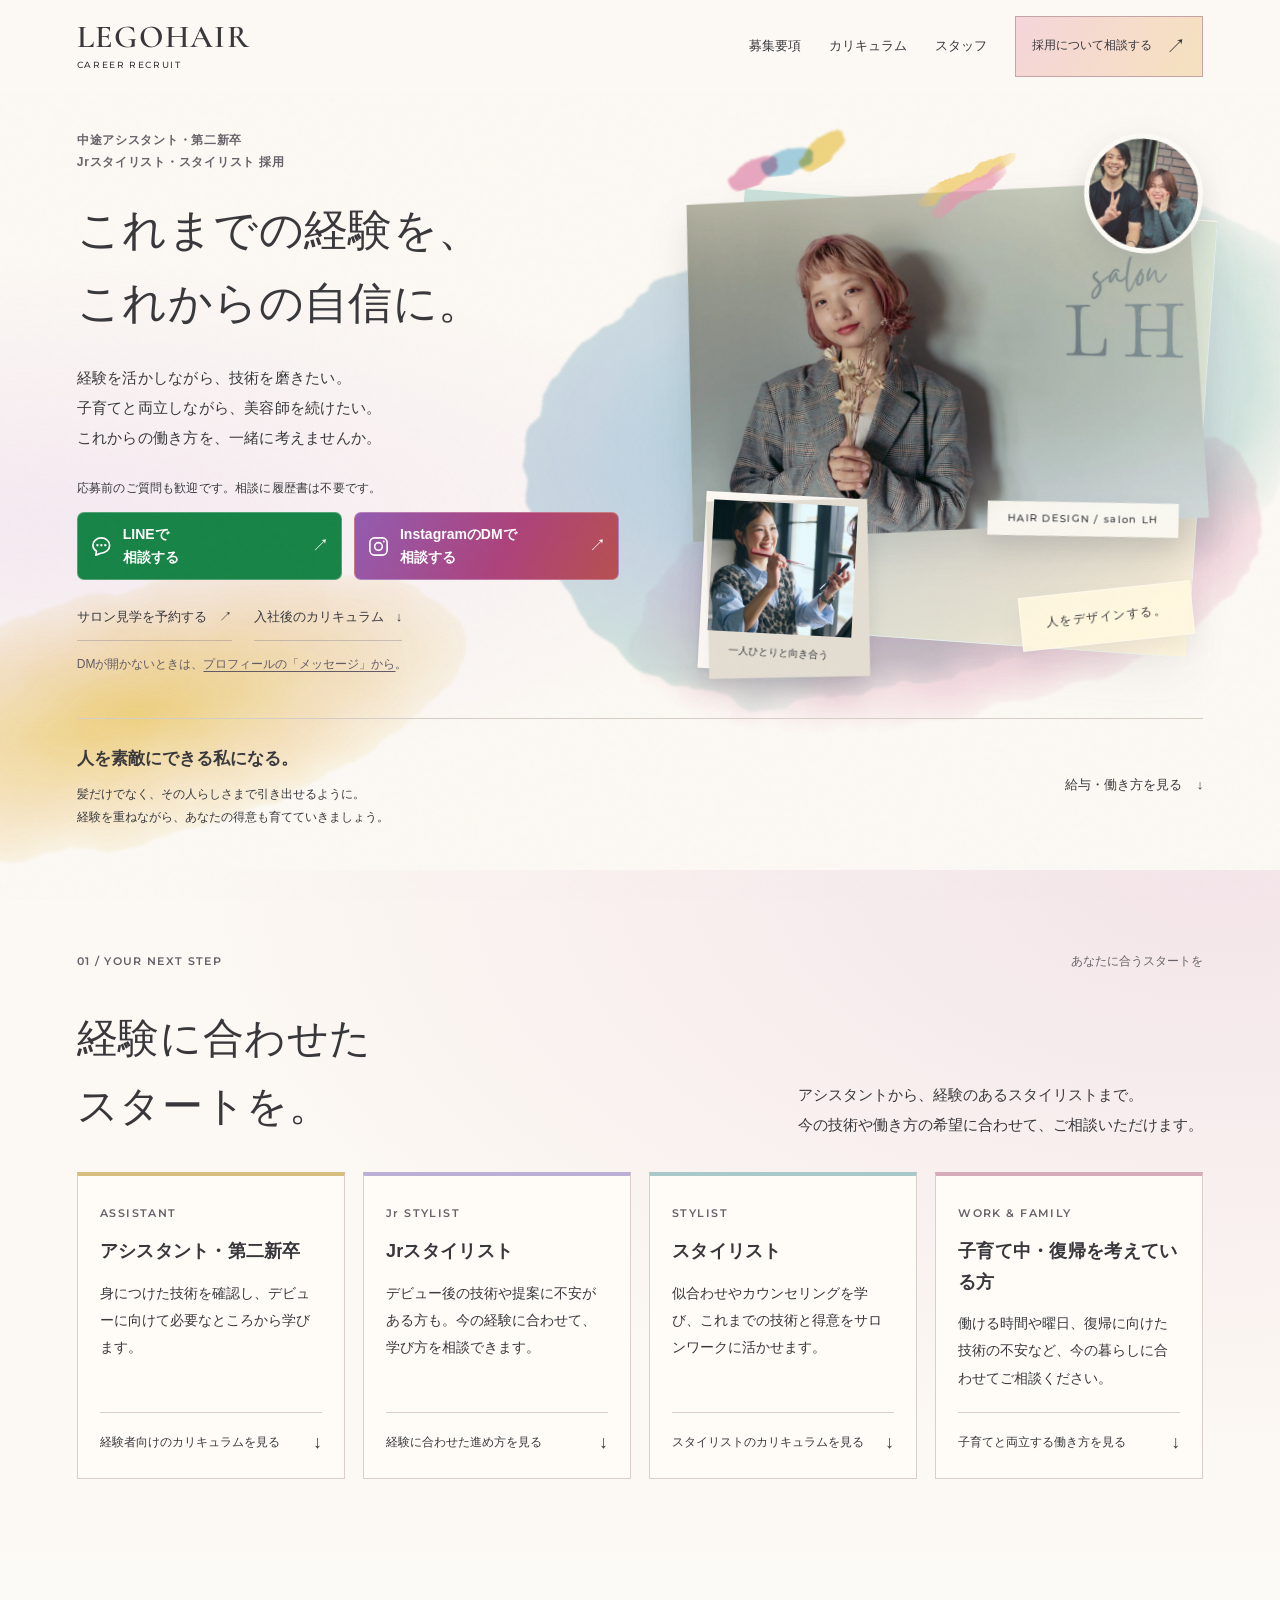
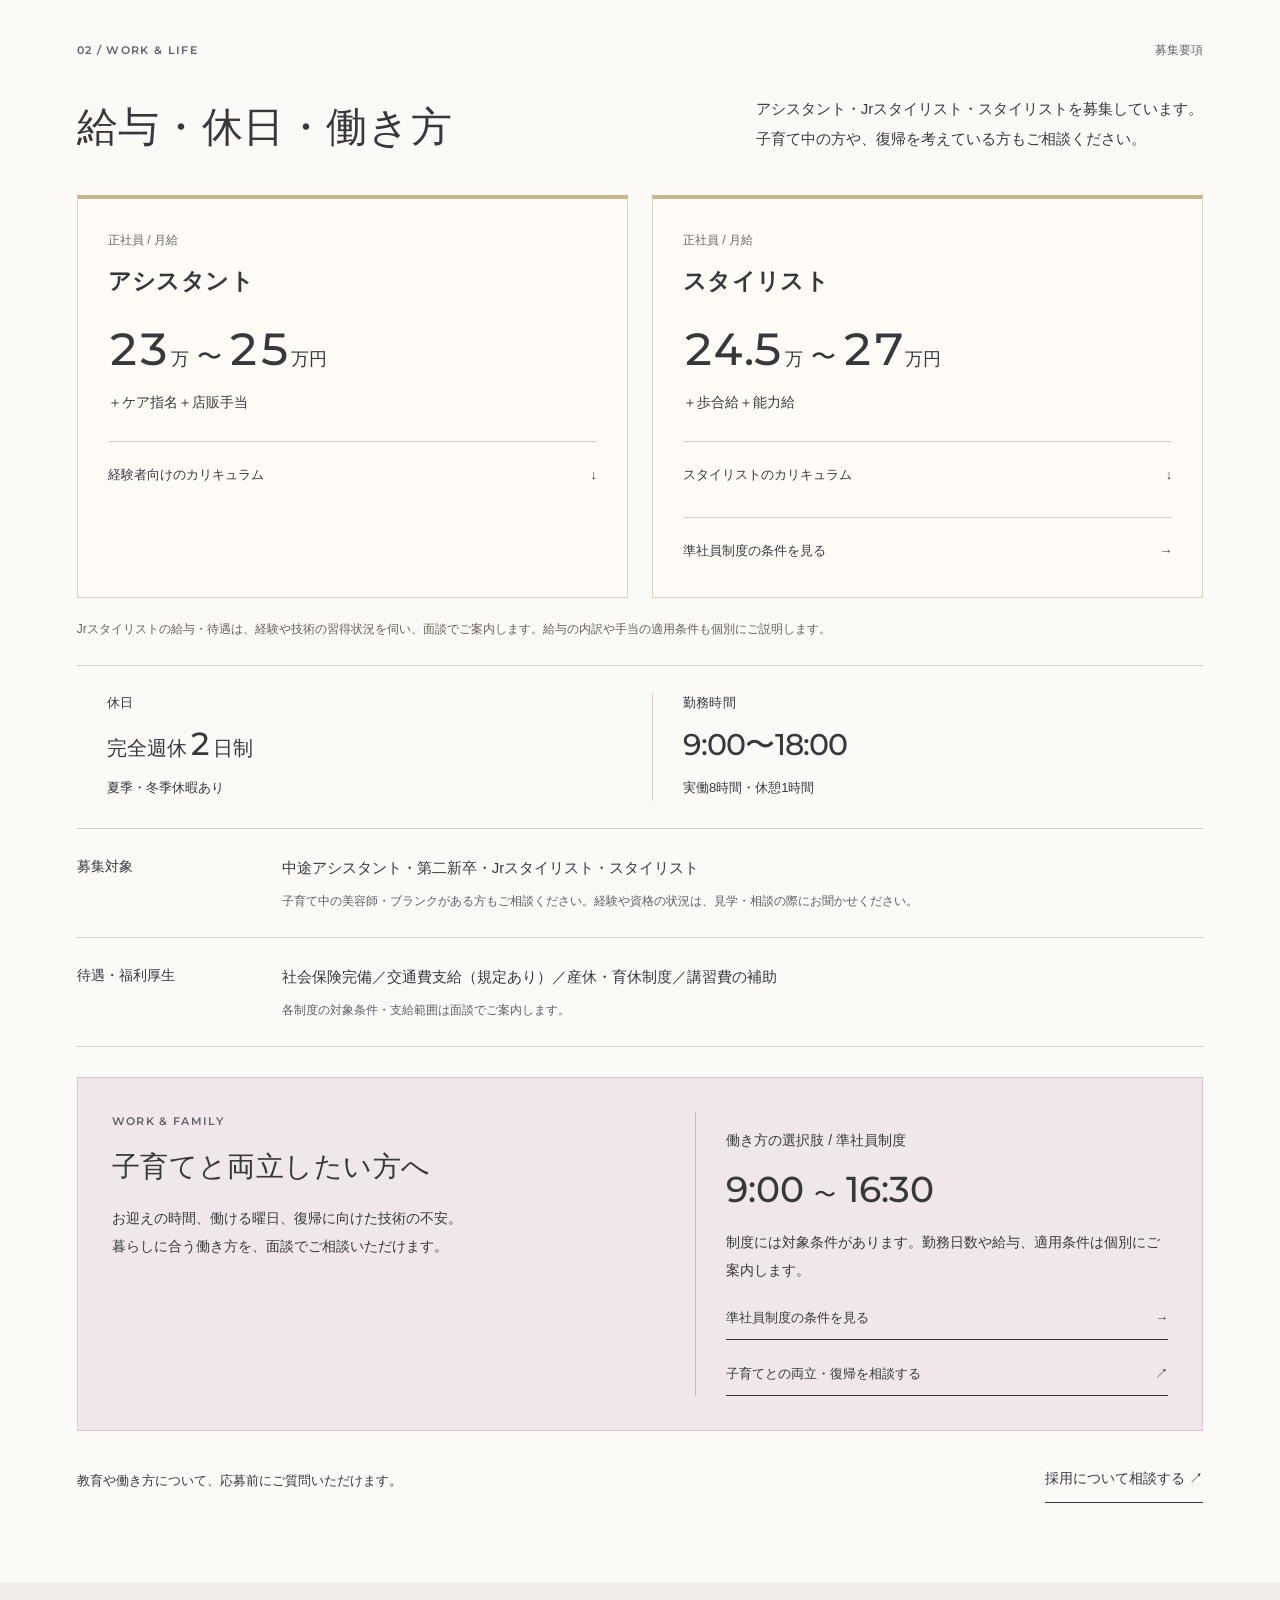
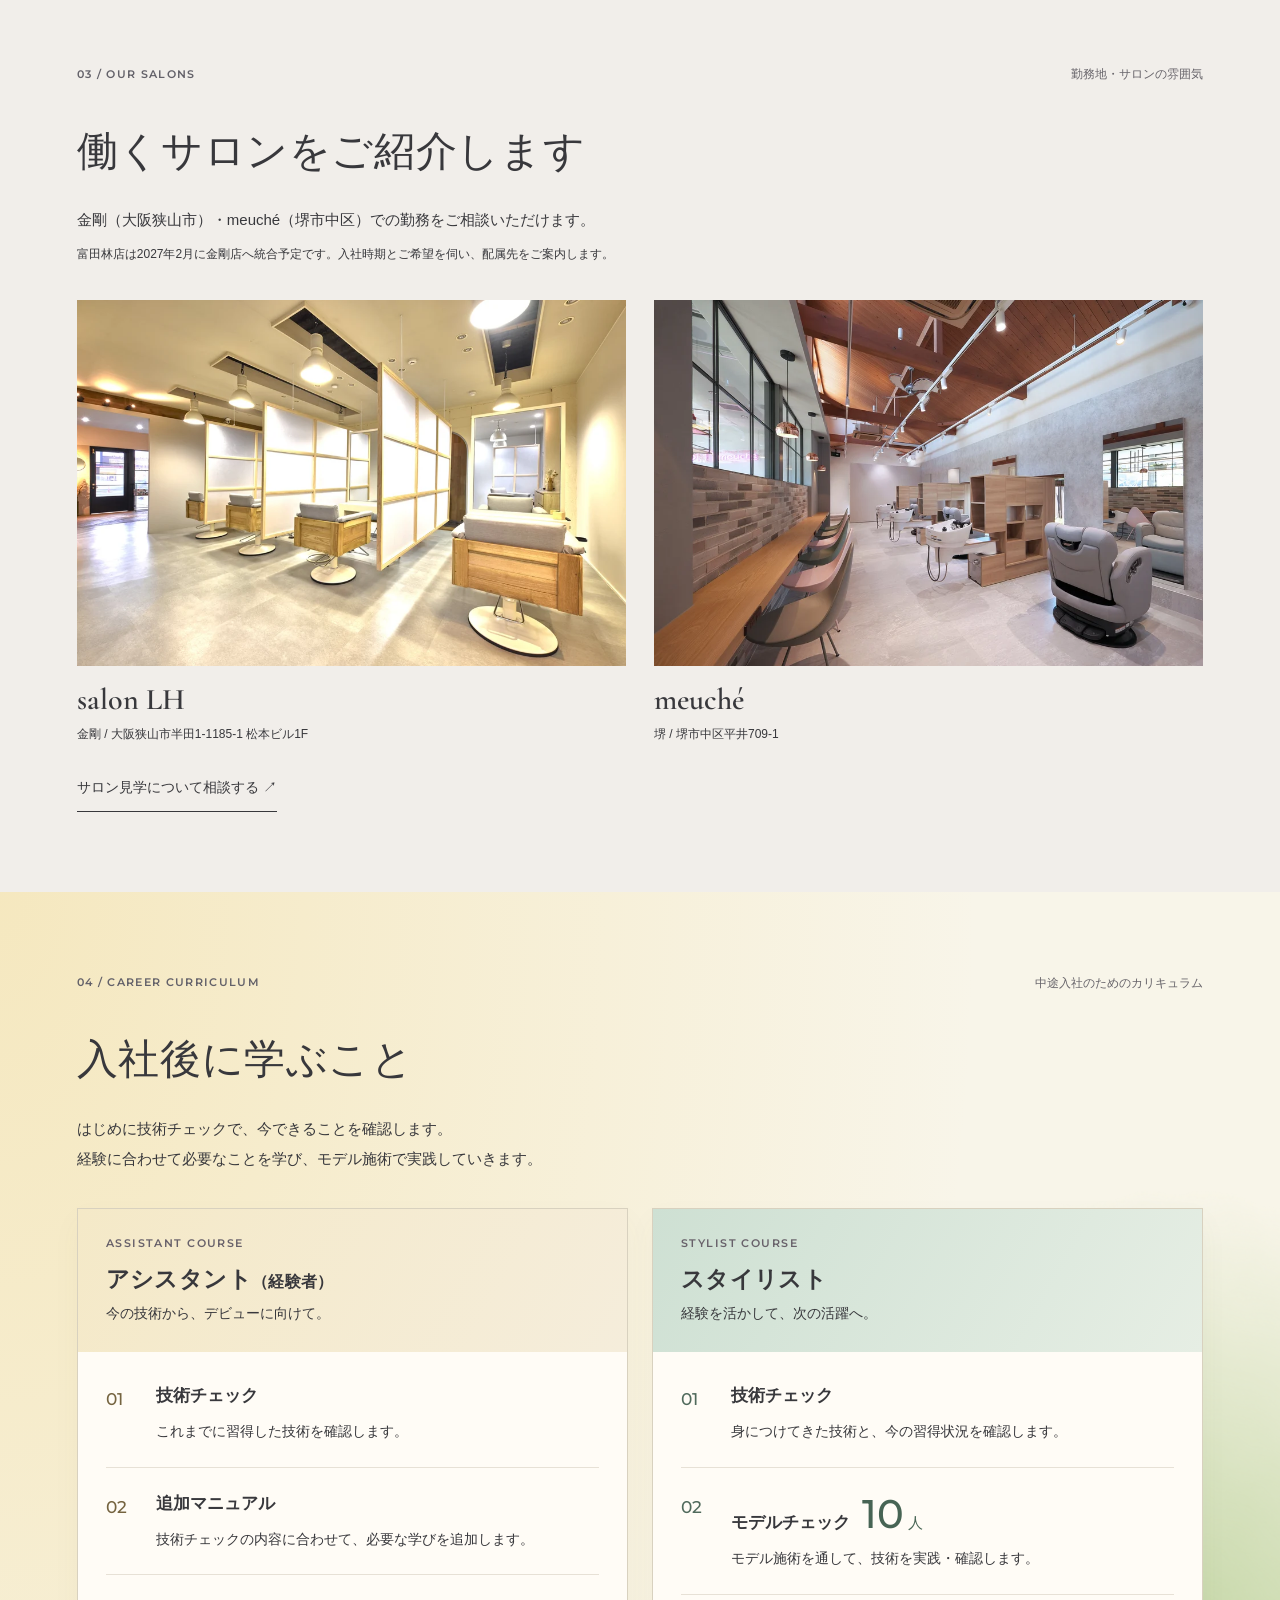
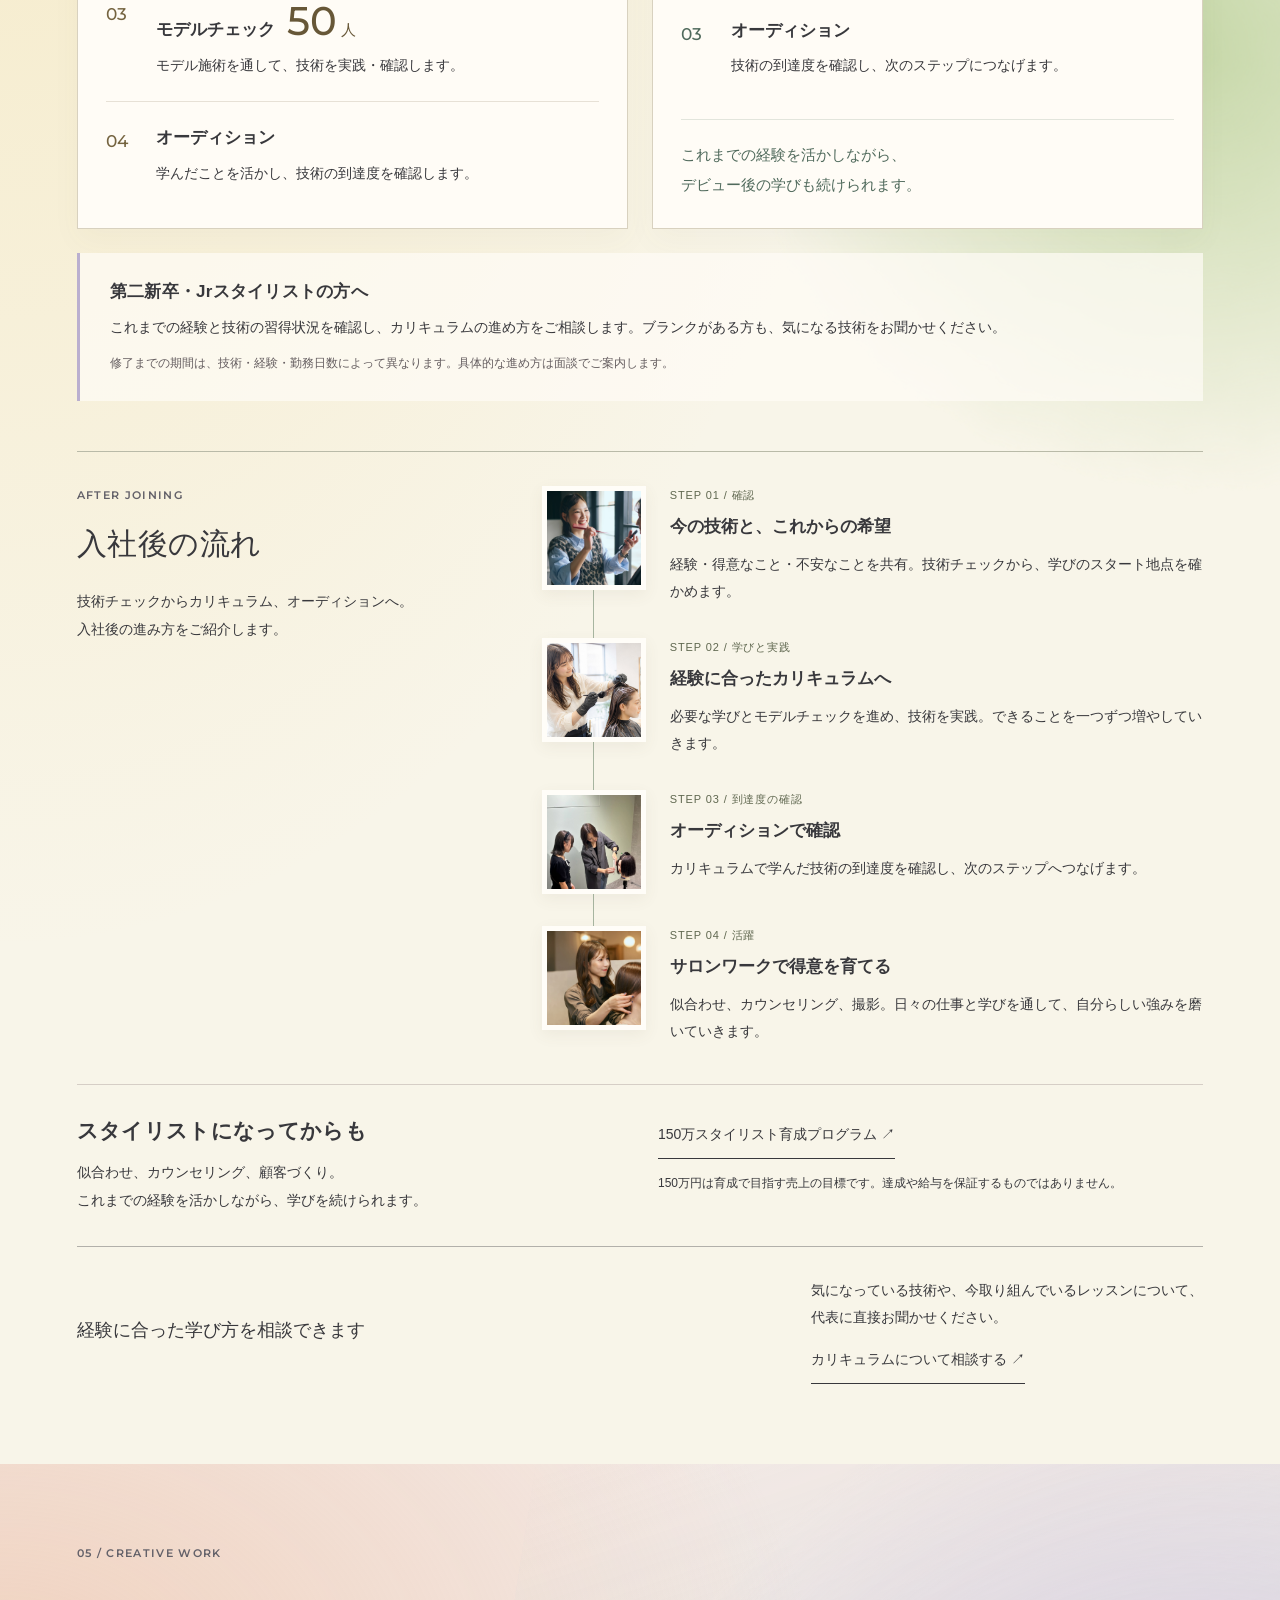
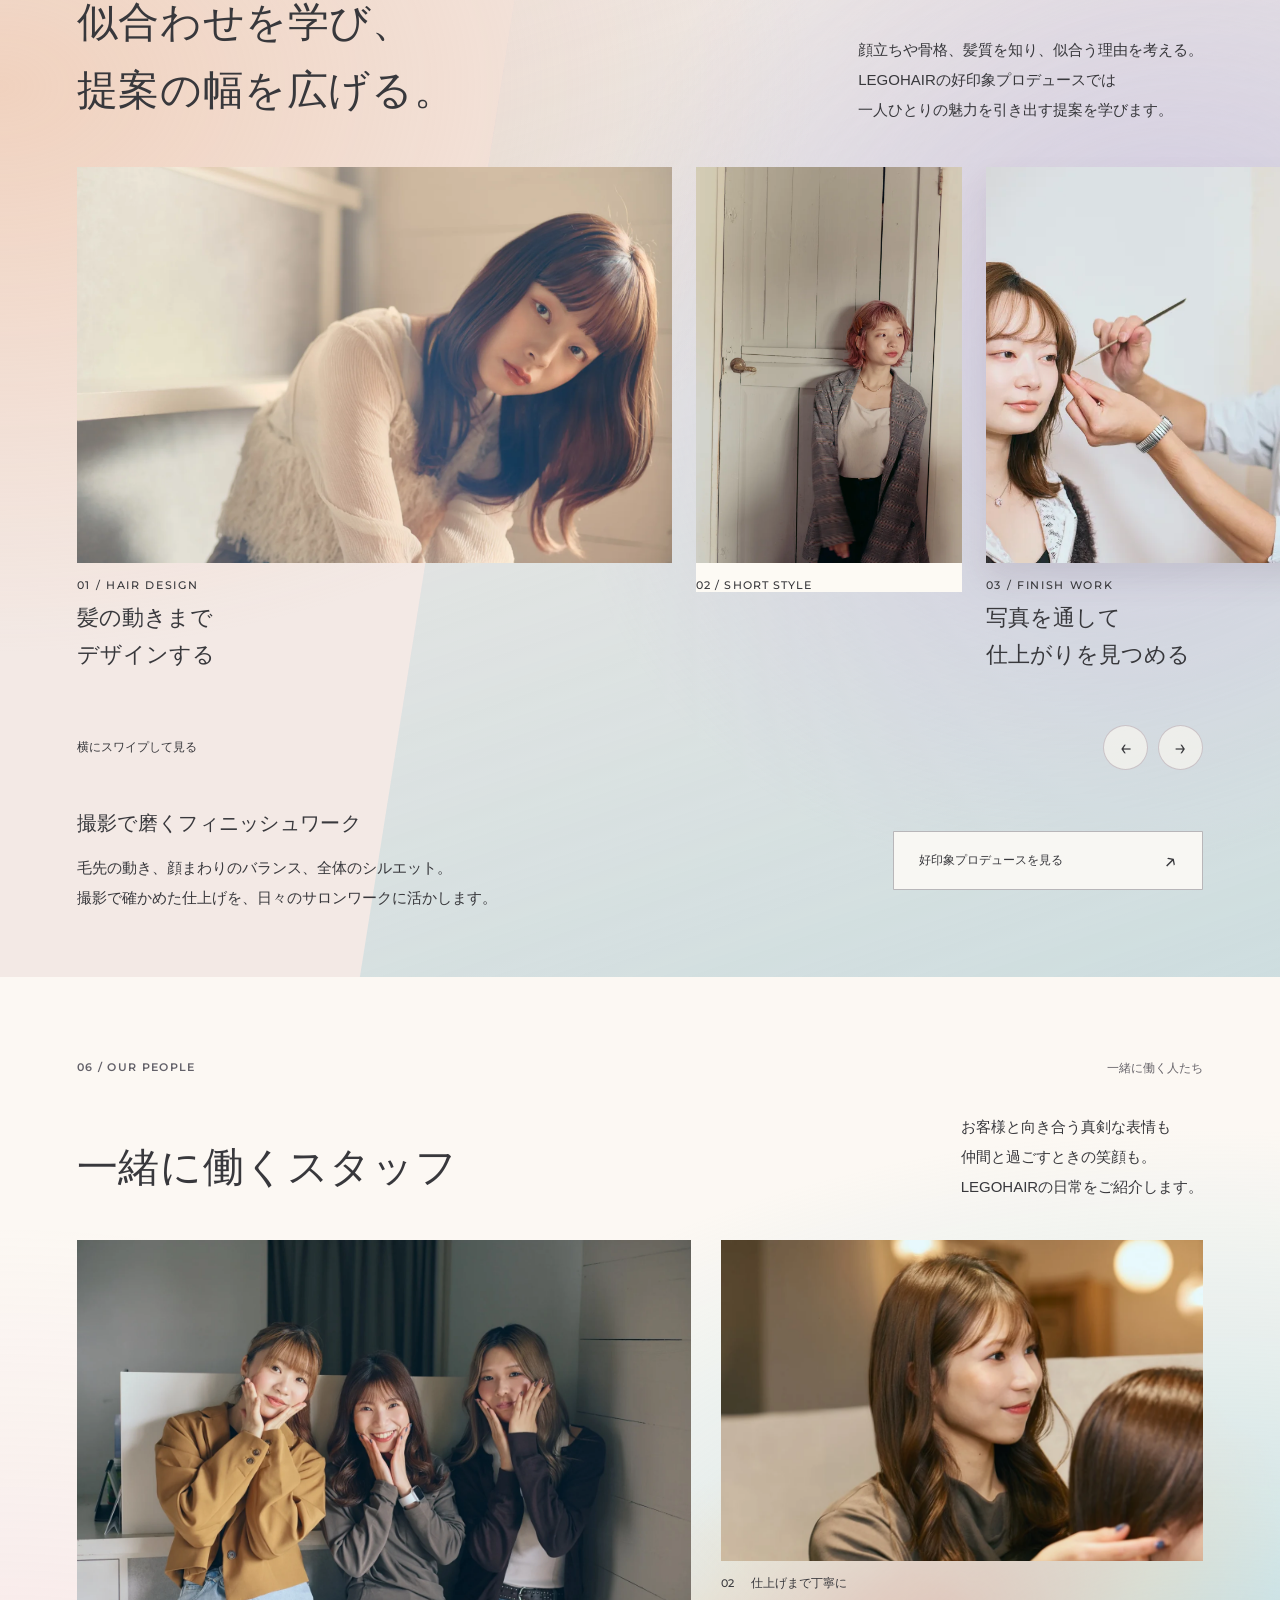
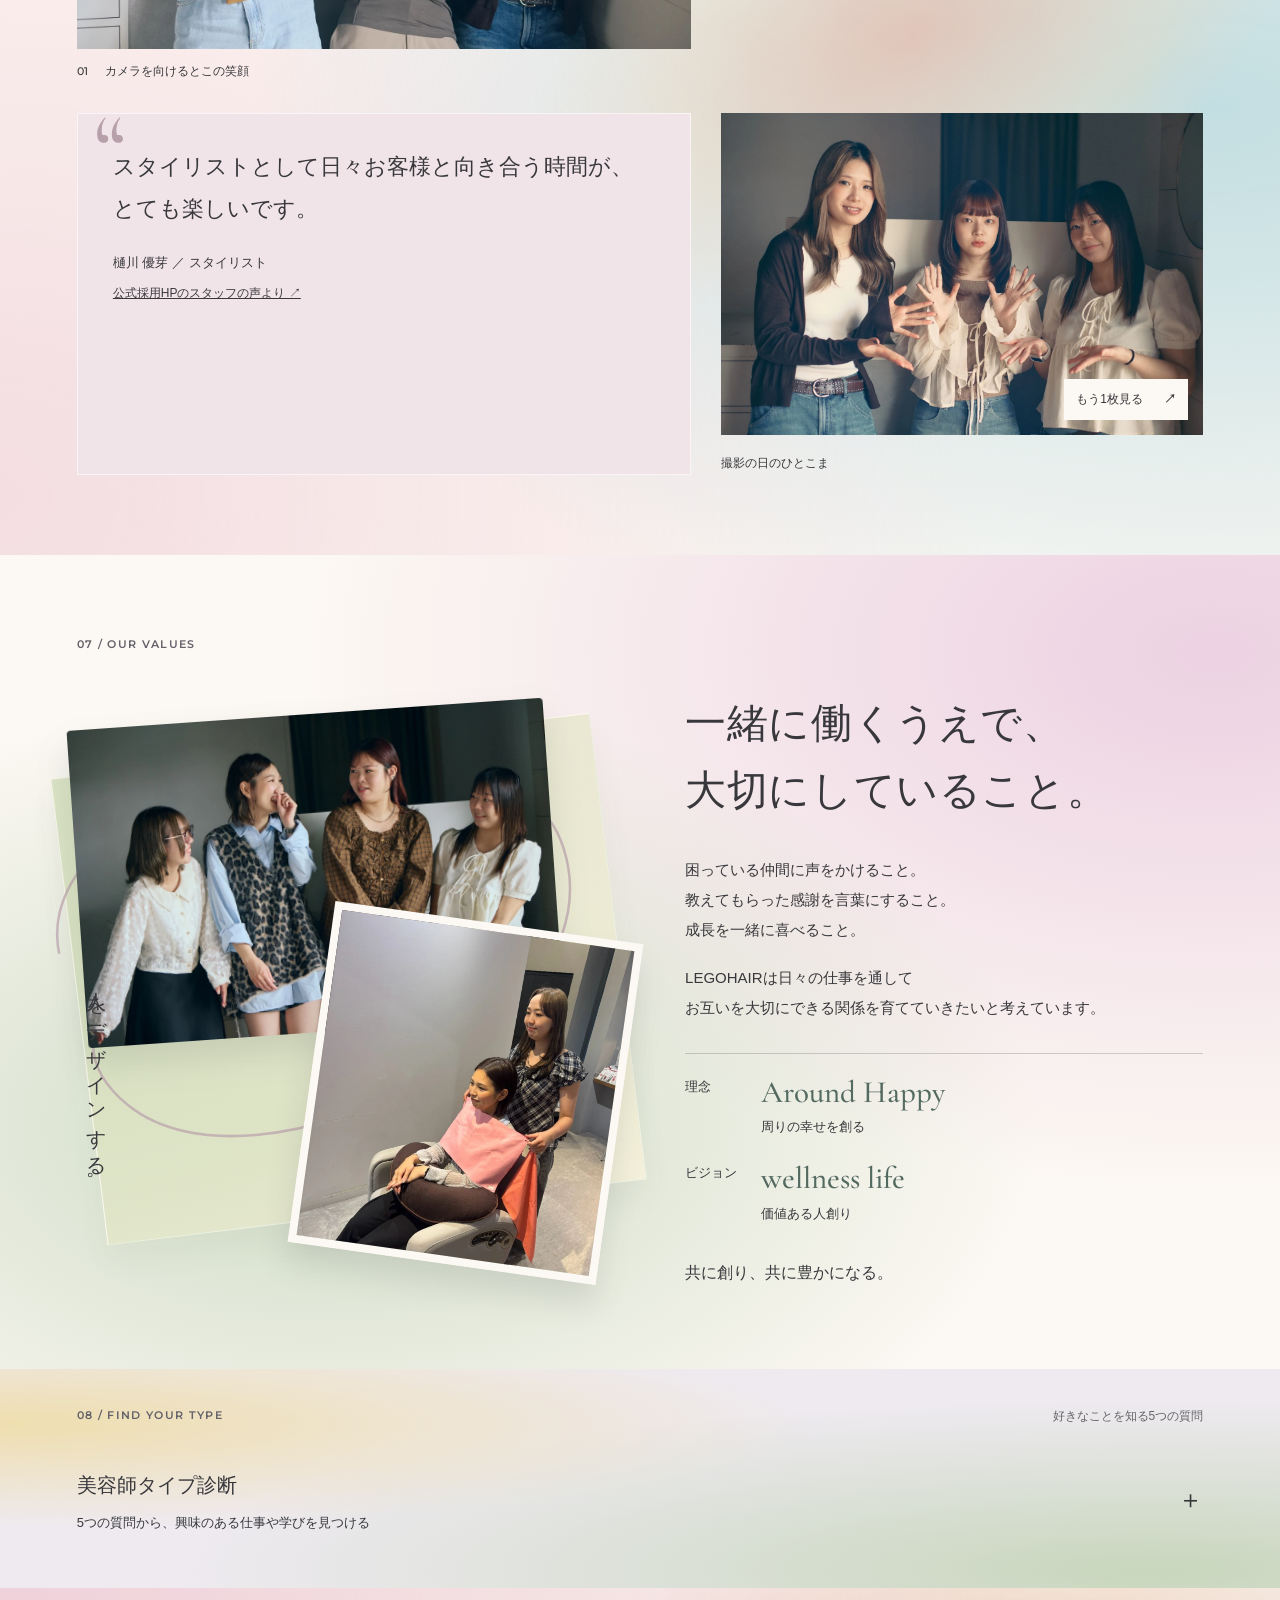
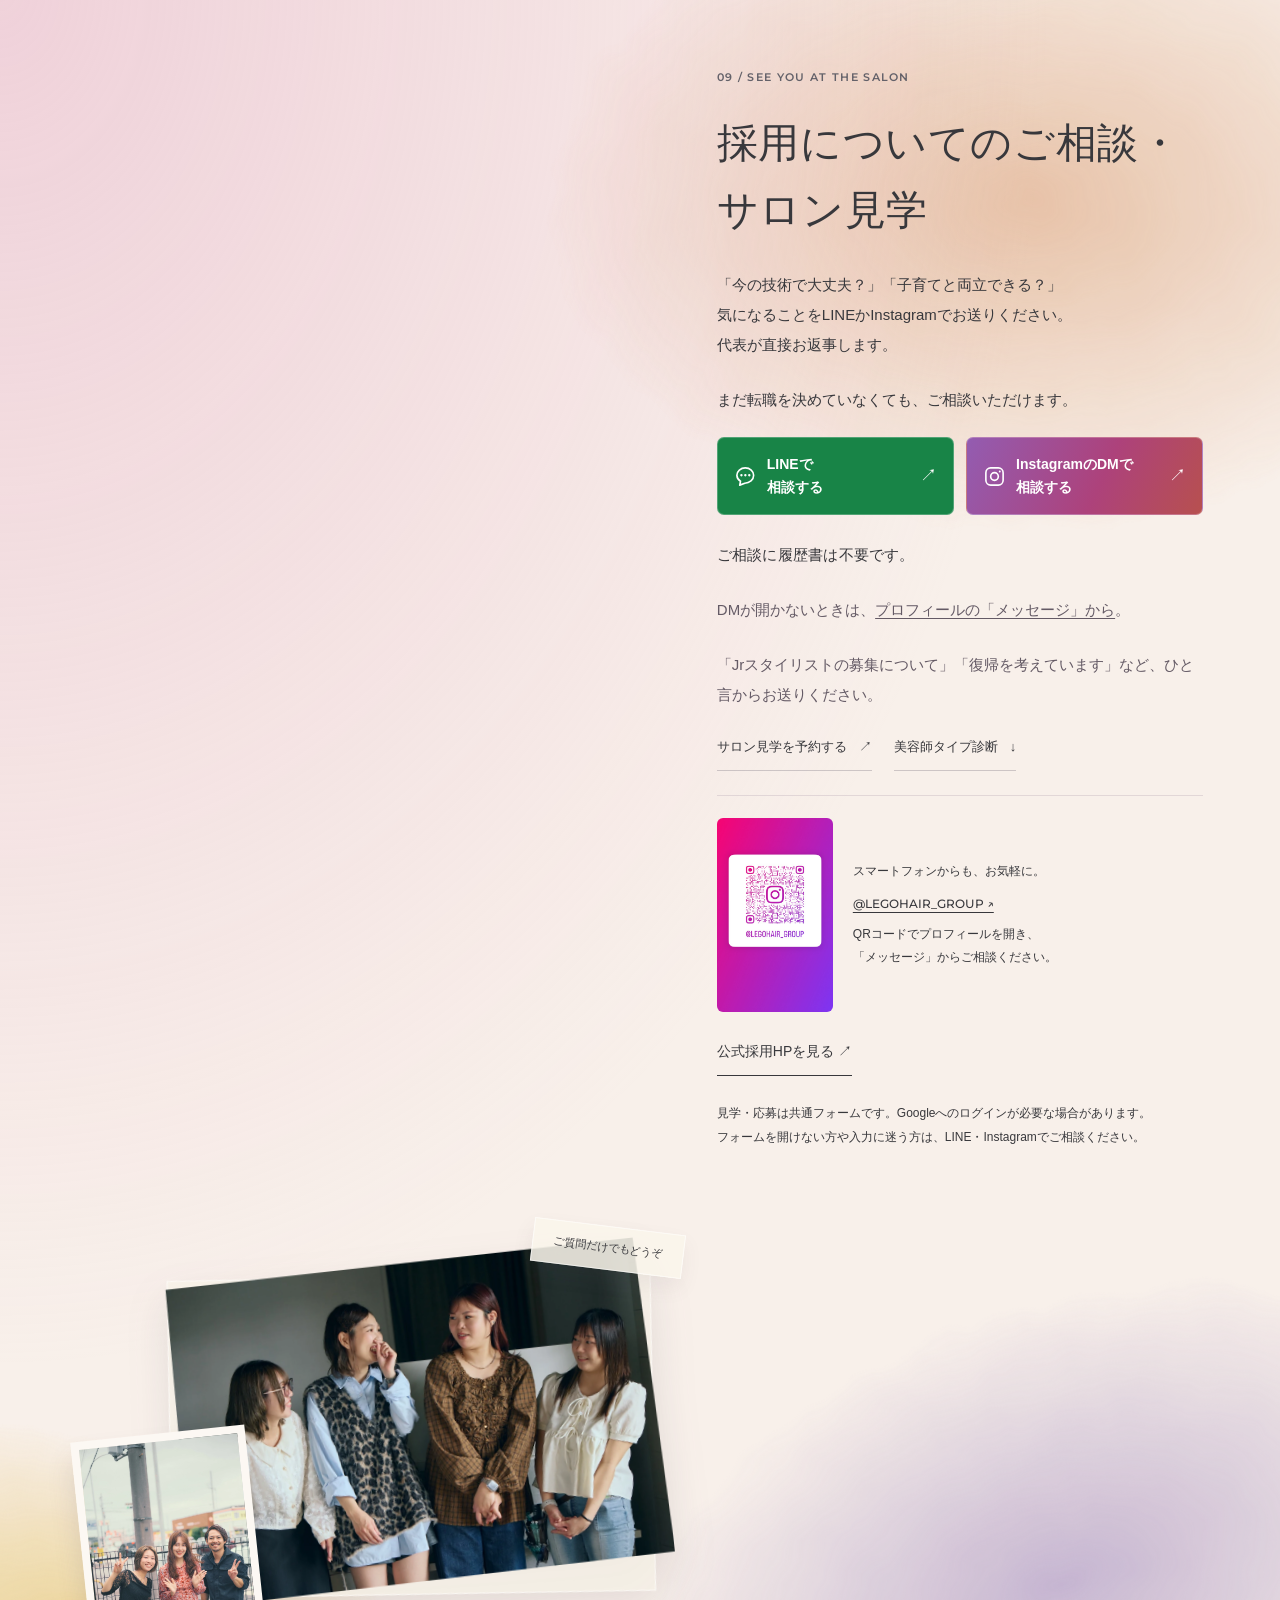
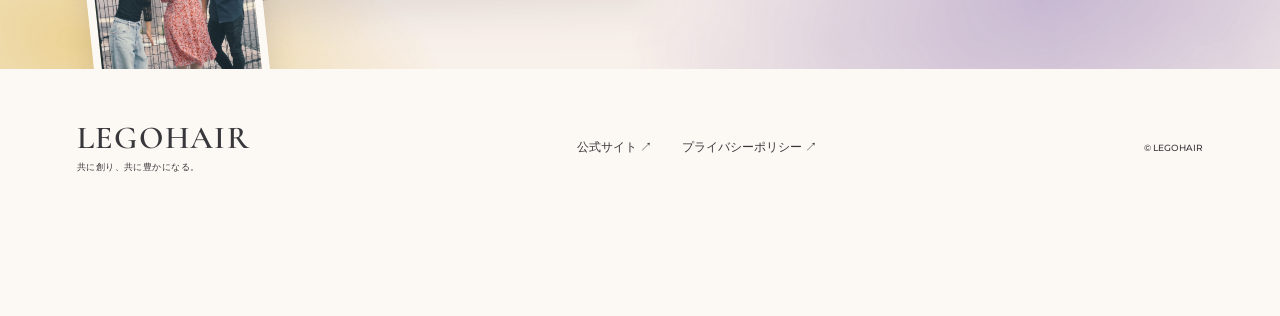
==== commit bc08ef5a: "Link semi-employee conditions from stylist recruitment card" ====
--- a/index.html
+++ b/index.html
@@ -24,7 +24,7 @@
 <div class="work-heading"><h2 id="work-title">給与・休日・働き方</h2><p>アシスタント・Jrスタイリスト・スタイリストを募集しています。<br>子育て中の方や、復帰を考えている方もご相談ください。</p></div>
 <div class="job-grid">
   <article class="job-card" aria-labelledby="assistant-job-title"><p class="job-label">正社員 / 月給</p><h3 id="assistant-job-title">アシスタント</h3><p class="job-pay" aria-label="月給23万〜25万円"><span class="pay-value">23<span class="pay-unit">万</span><span class="pay-range">〜</span>25<span class="pay-unit">万円</span></span></p><p class="job-addition">＋ケア指名＋店販手当</p><a class="job-link" href="#curriculum-assistant">経験者向けのカリキュラム <span aria-hidden="true">↓</span></a></article>
-  <article id="stylist" class="job-card" aria-labelledby="stylist-job-title"><p class="job-label">正社員 / 月給</p><h3 id="stylist-job-title">スタイリスト</h3><p class="job-pay" aria-label="月給24.5万〜27万円"><span class="pay-value">24.5<span class="pay-unit">万</span><span class="pay-range">〜</span>27<span class="pay-unit">万円</span></span></p><p class="job-addition">＋歩合給＋能力給</p><a class="job-link" href="#curriculum-stylist">スタイリストのカリキュラム <span aria-hidden="true">↓</span></a></article>
+  <article id="stylist" class="job-card" aria-labelledby="stylist-job-title"><p class="job-label">正社員 / 月給</p><h3 id="stylist-job-title">スタイリスト</h3><p class="job-pay" aria-label="月給24.5万〜27万円"><span class="pay-value">24.5<span class="pay-unit">万</span><span class="pay-range">〜</span>27<span class="pay-unit">万円</span></span></p><p class="job-addition">＋歩合給＋能力給</p><a class="job-link" href="#curriculum-stylist">スタイリストのカリキュラム <span aria-hidden="true">↓</span></a><a class="job-link" href="semi-employee.html">準社員制度の条件を見る <span aria-hidden="true">→</span></a></article>
 </div>
 <p class="work-note">Jrスタイリストの給与・待遇は、経験や技術の習得状況を伺い、面談でご案内します。給与の内訳や手当の適用条件も個別にご説明します。</p>
 <div class="work-facts"><div><h3>休日</h3><p class="fact-value">完全週休<span>2</span>日制</p><p>夏季・冬季休暇あり</p></div><div><h3>勤務時間</h3><p class="fact-value fact-time">9:00〜18:00</p><p>実働8時間・休憩1時間</p></div></div>
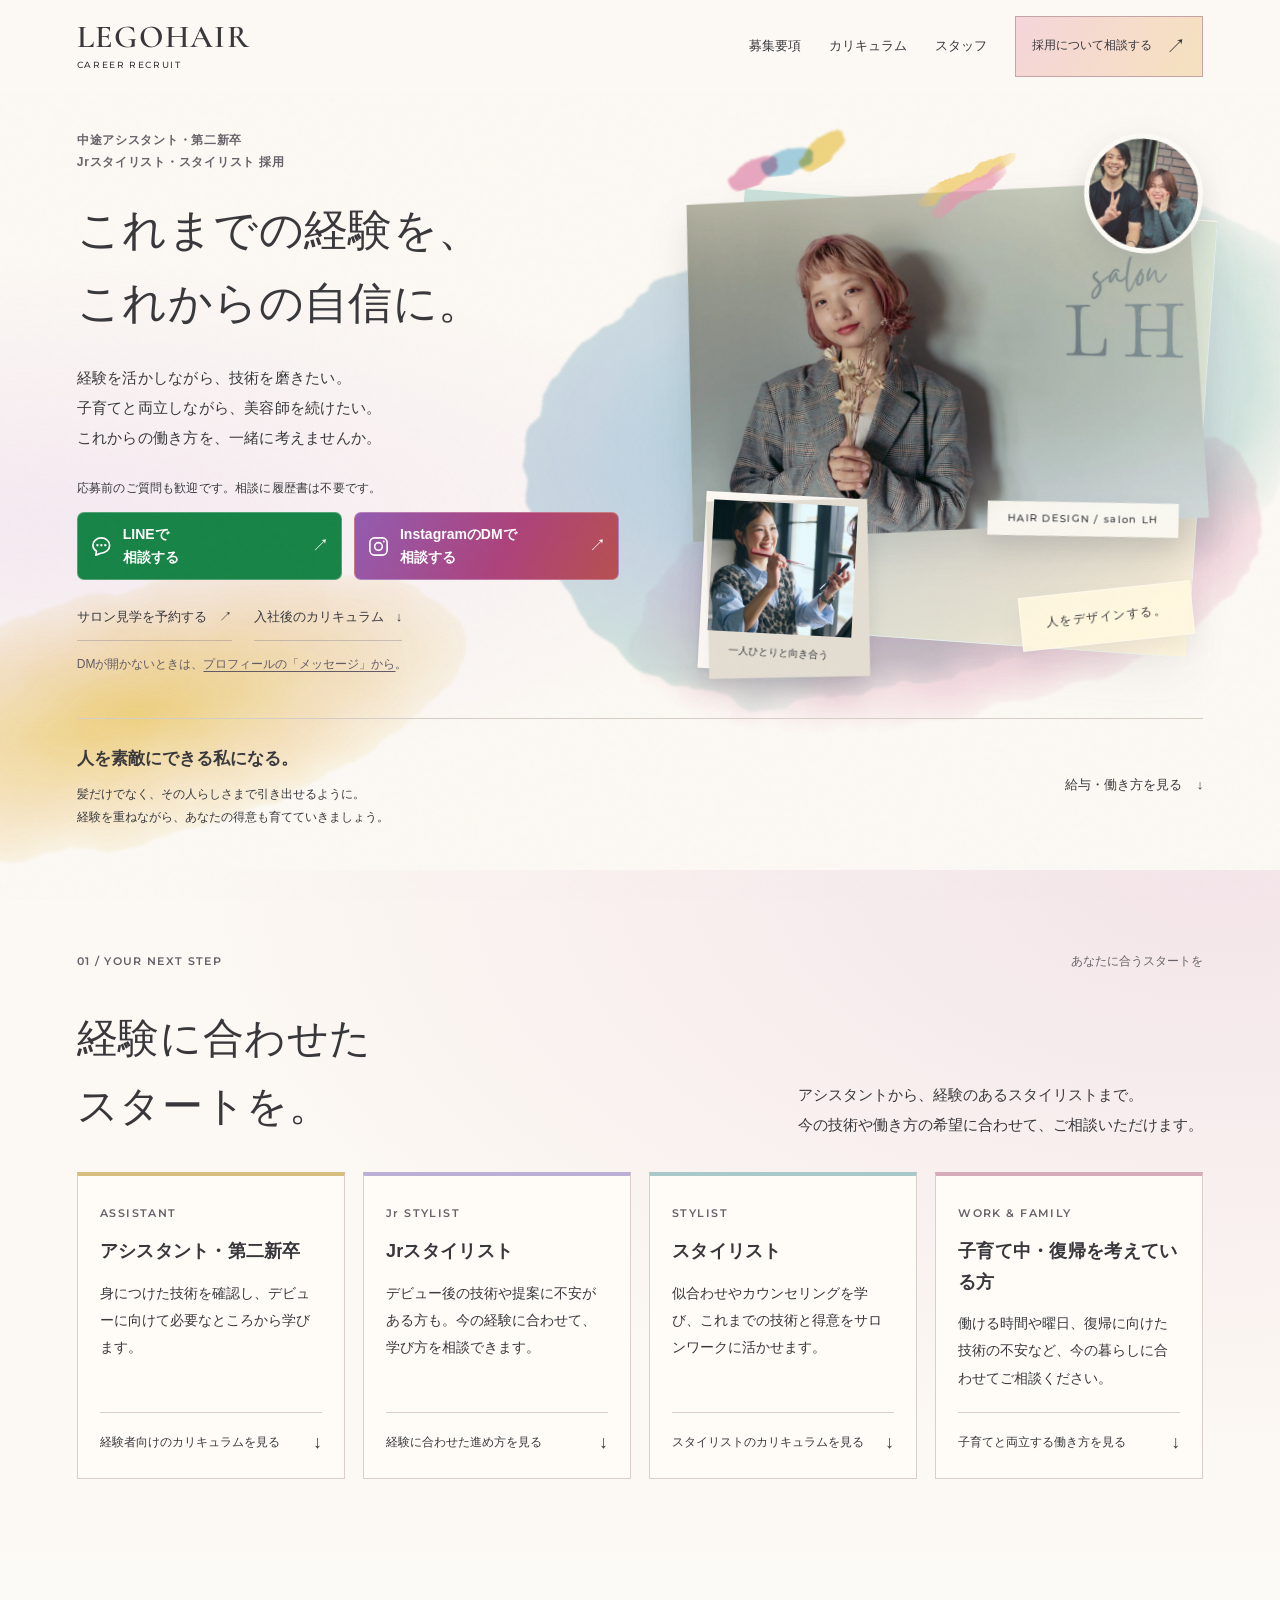
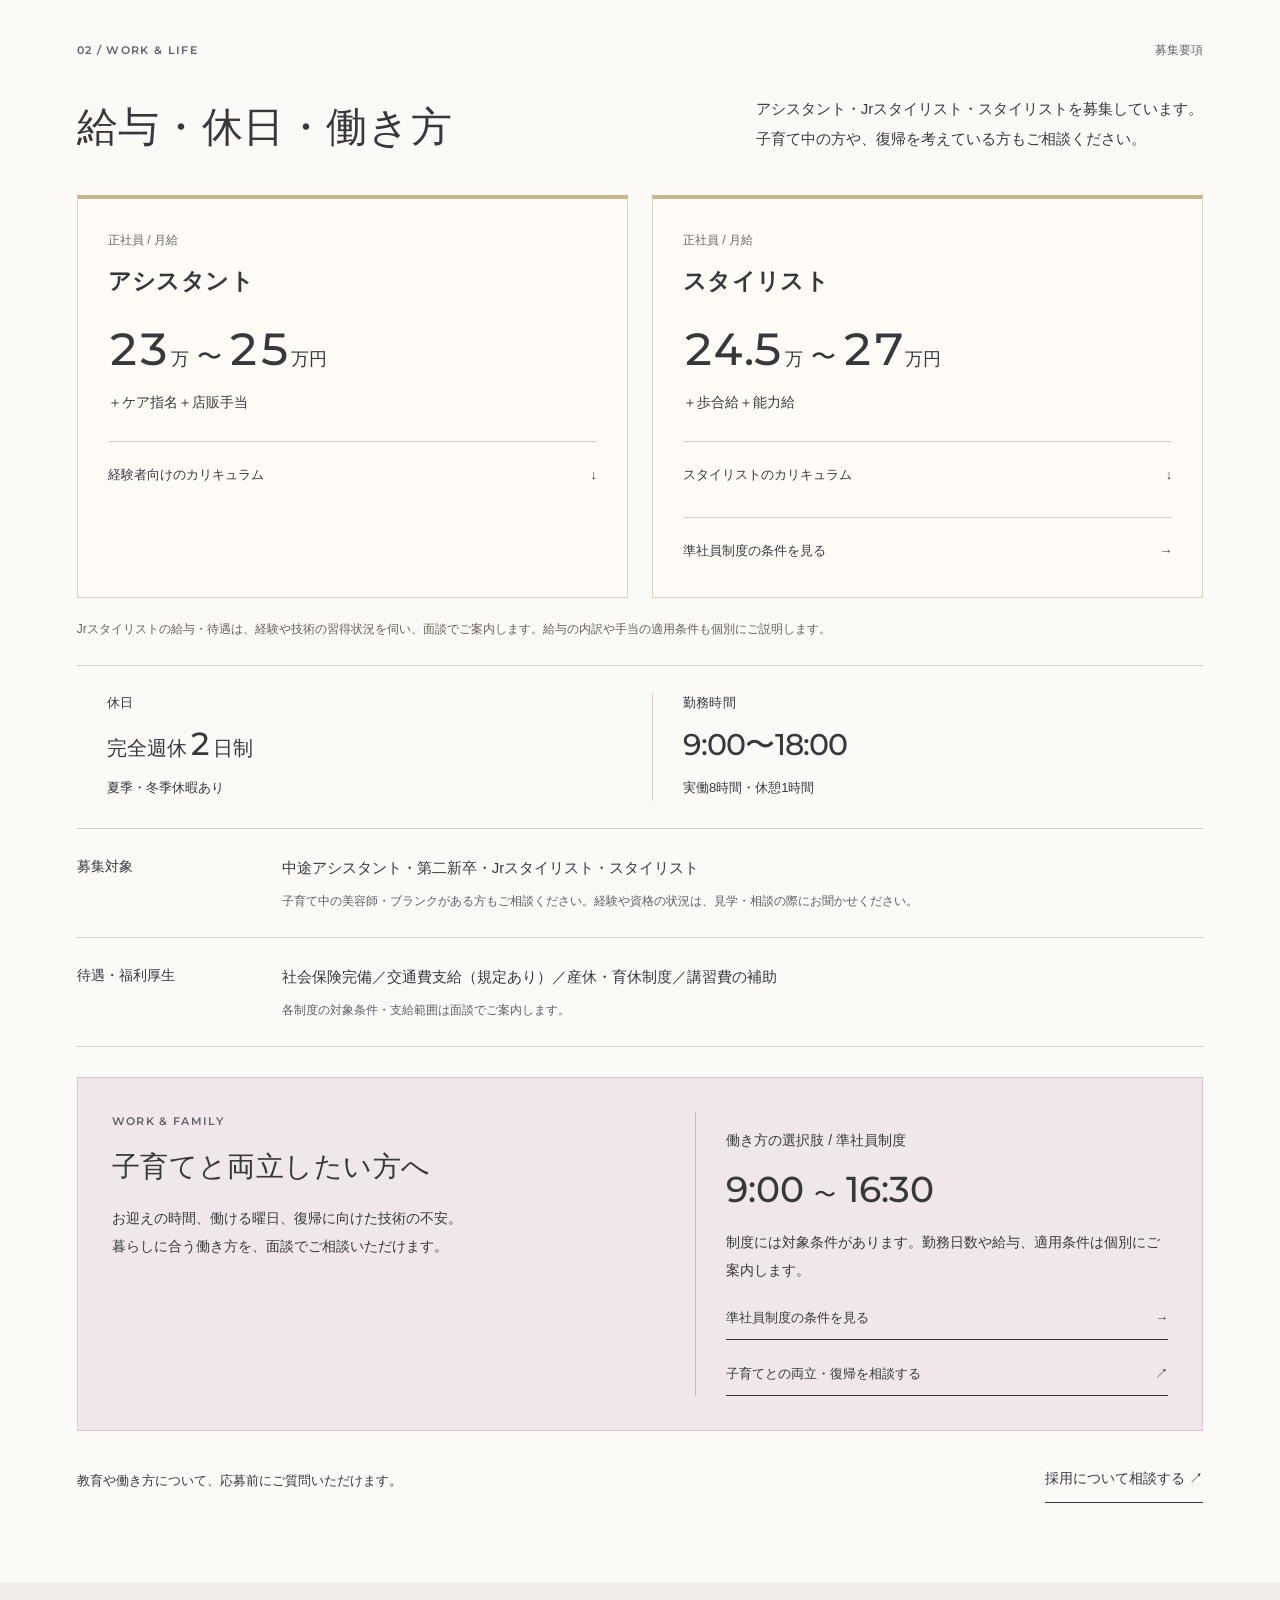
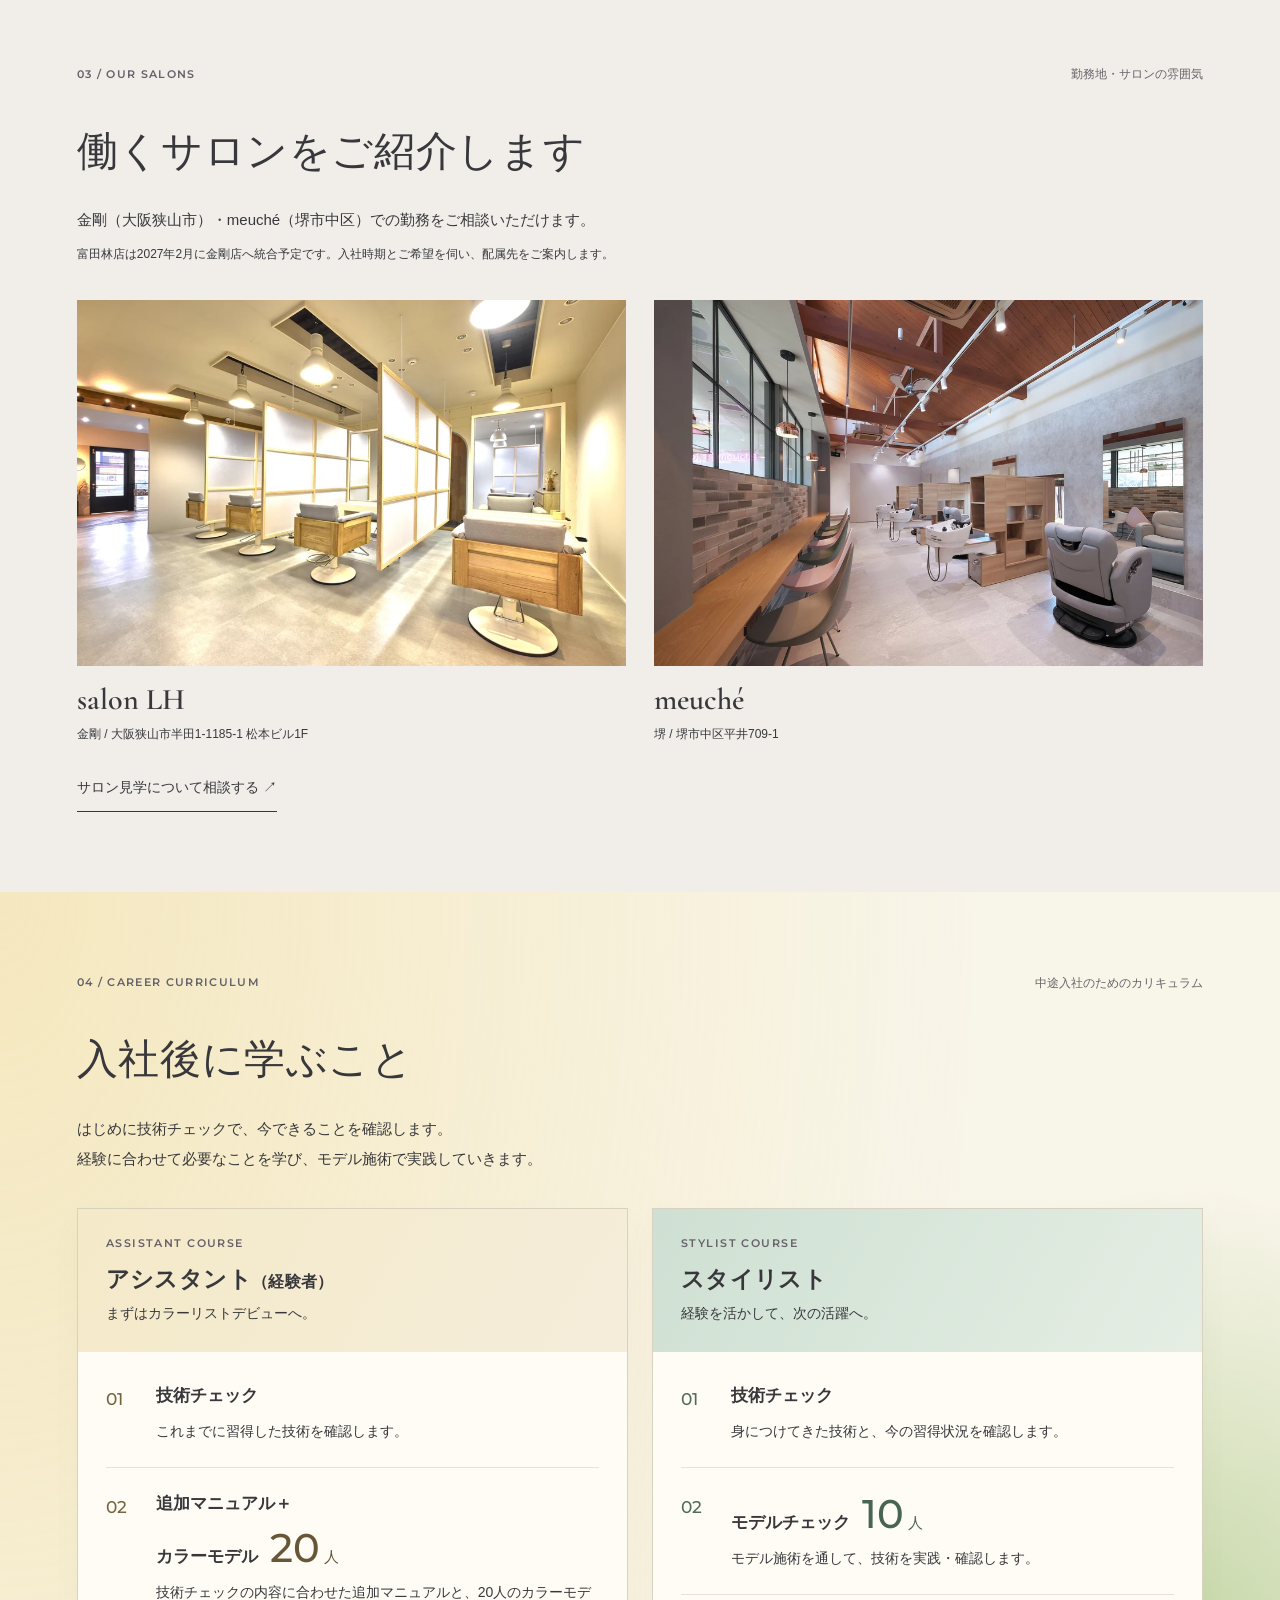
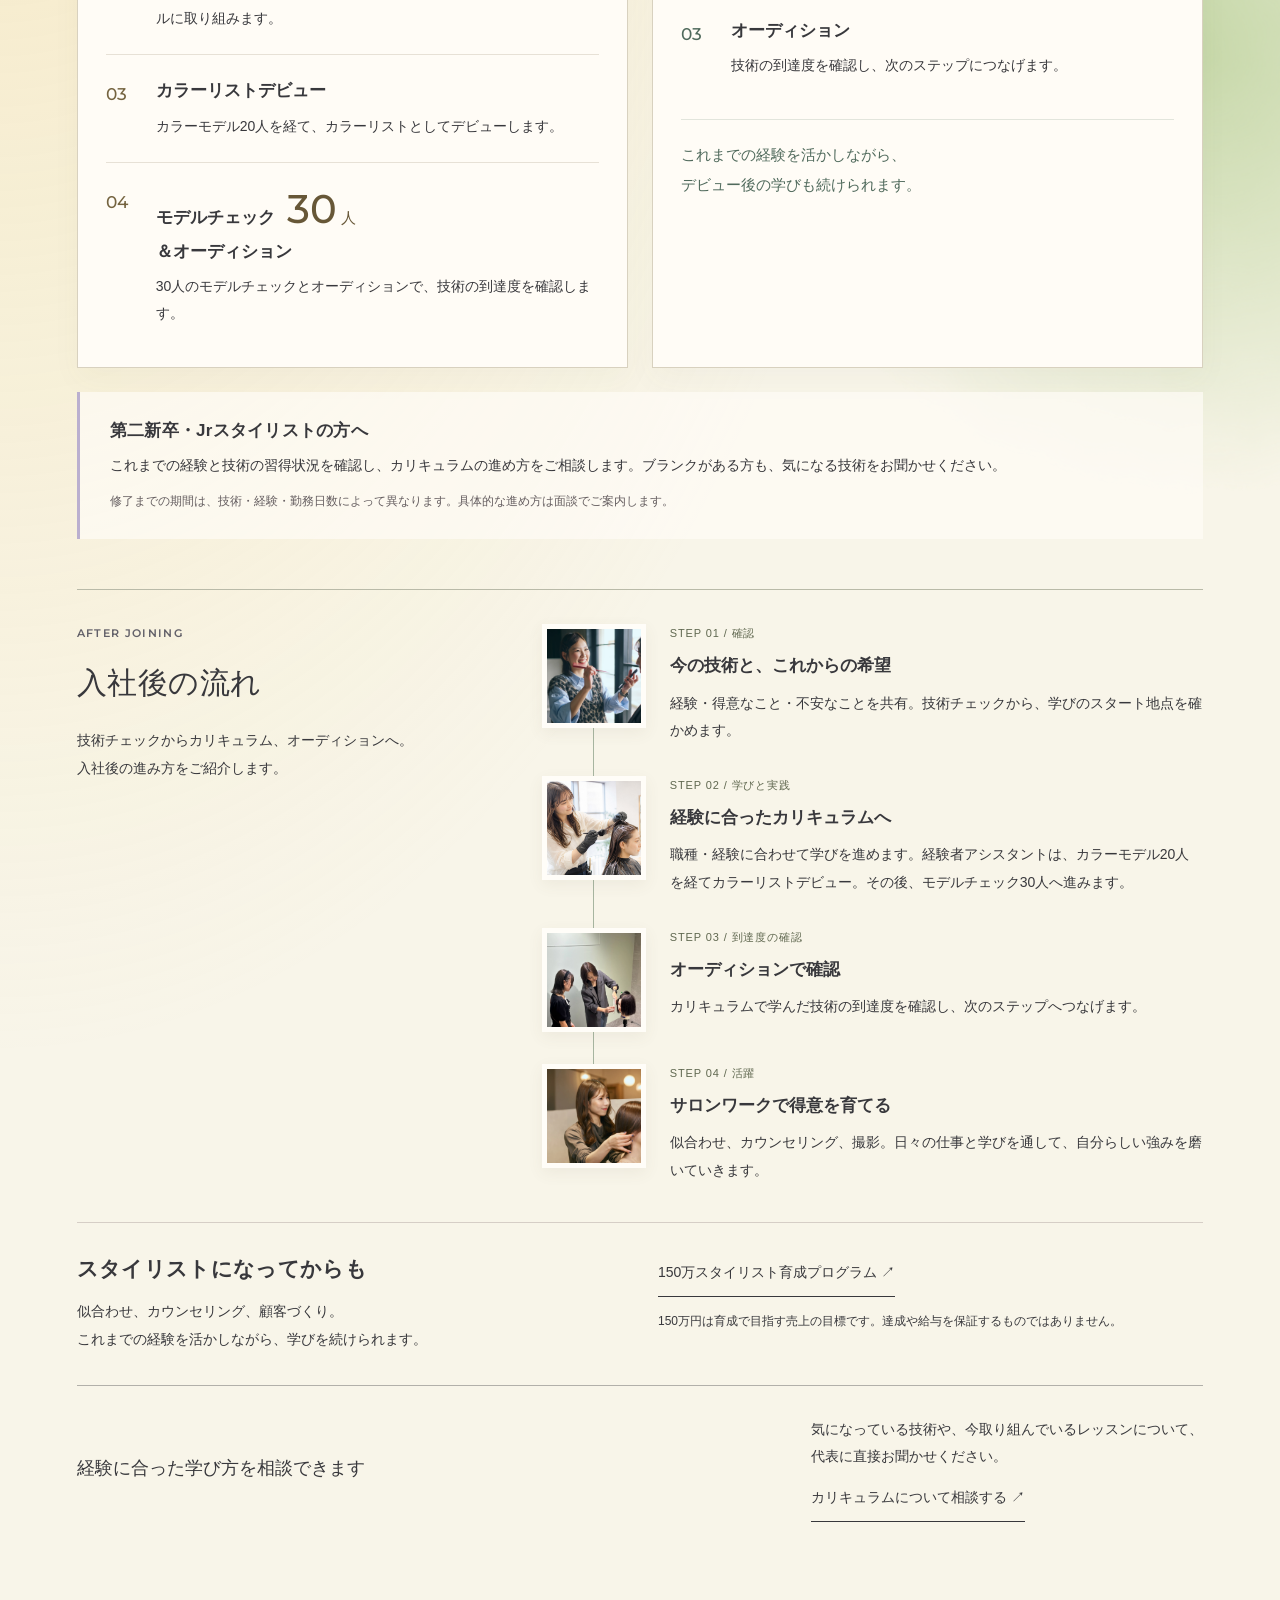
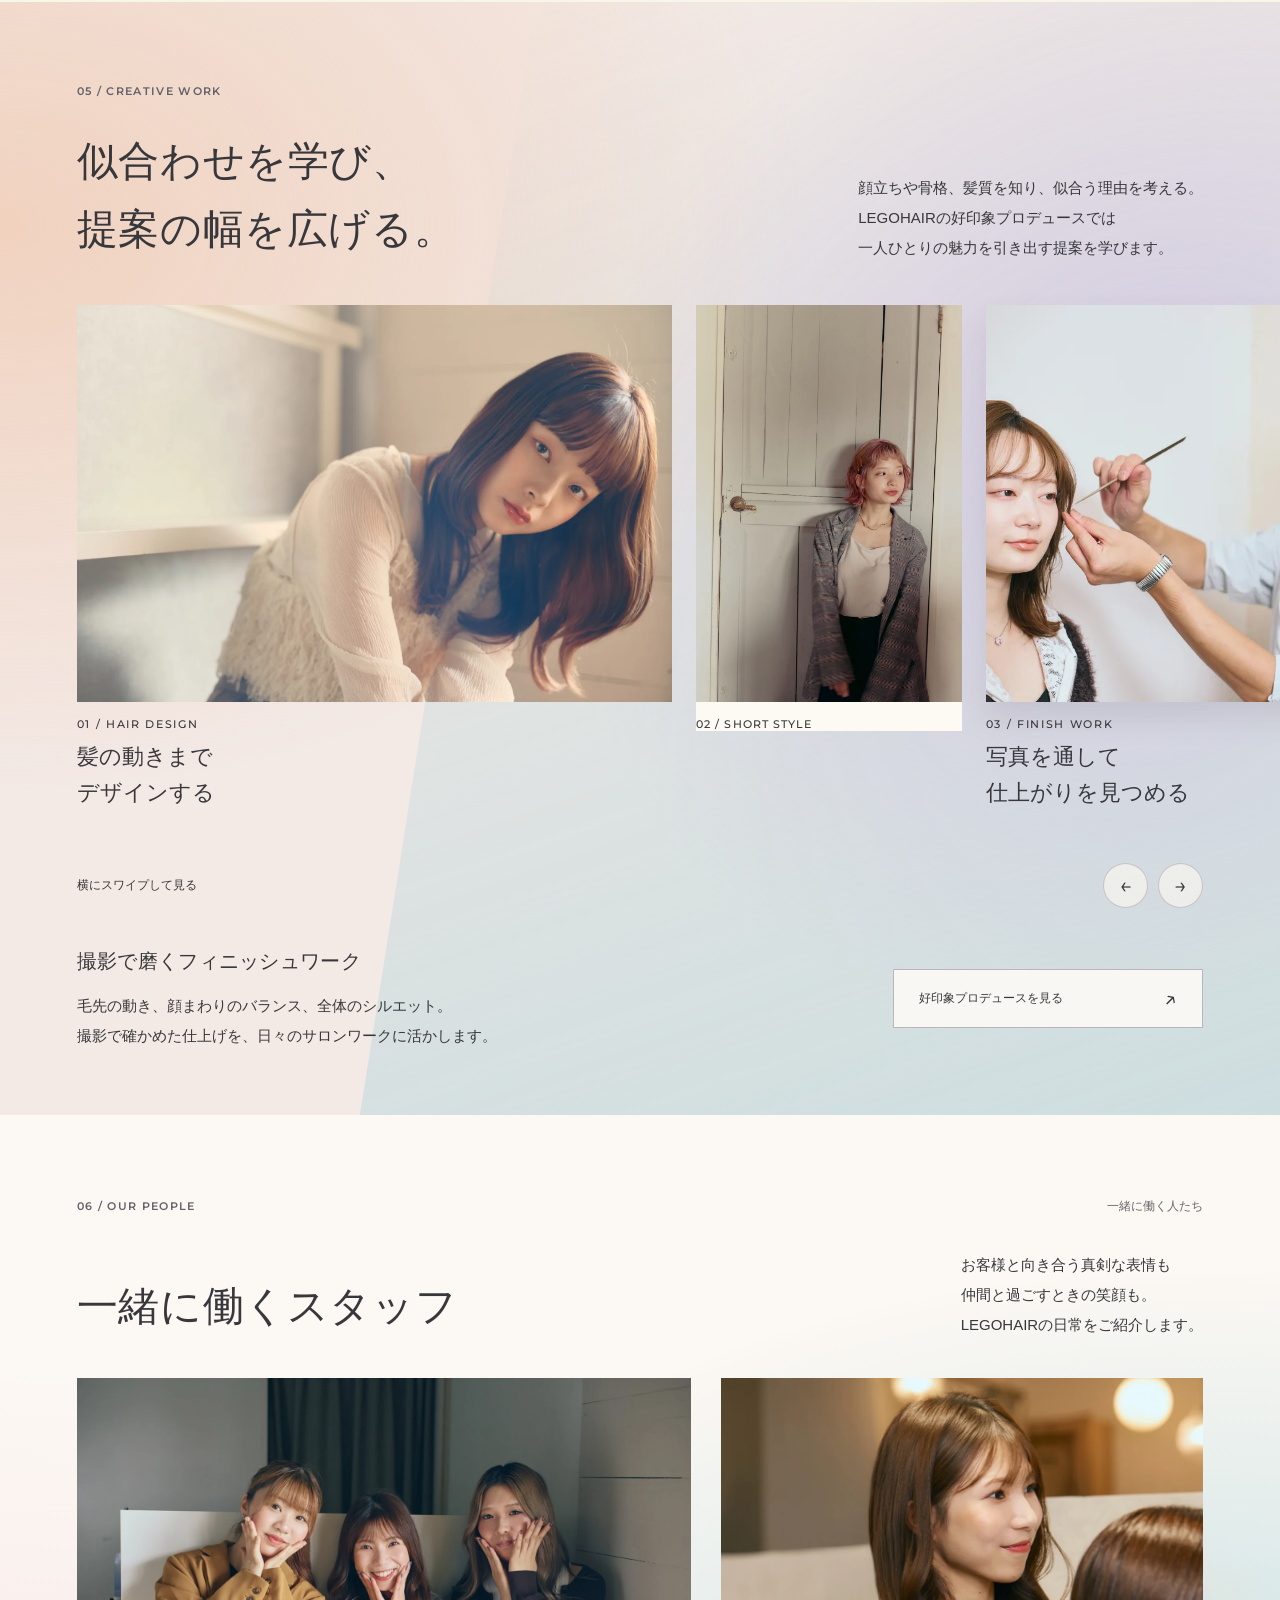
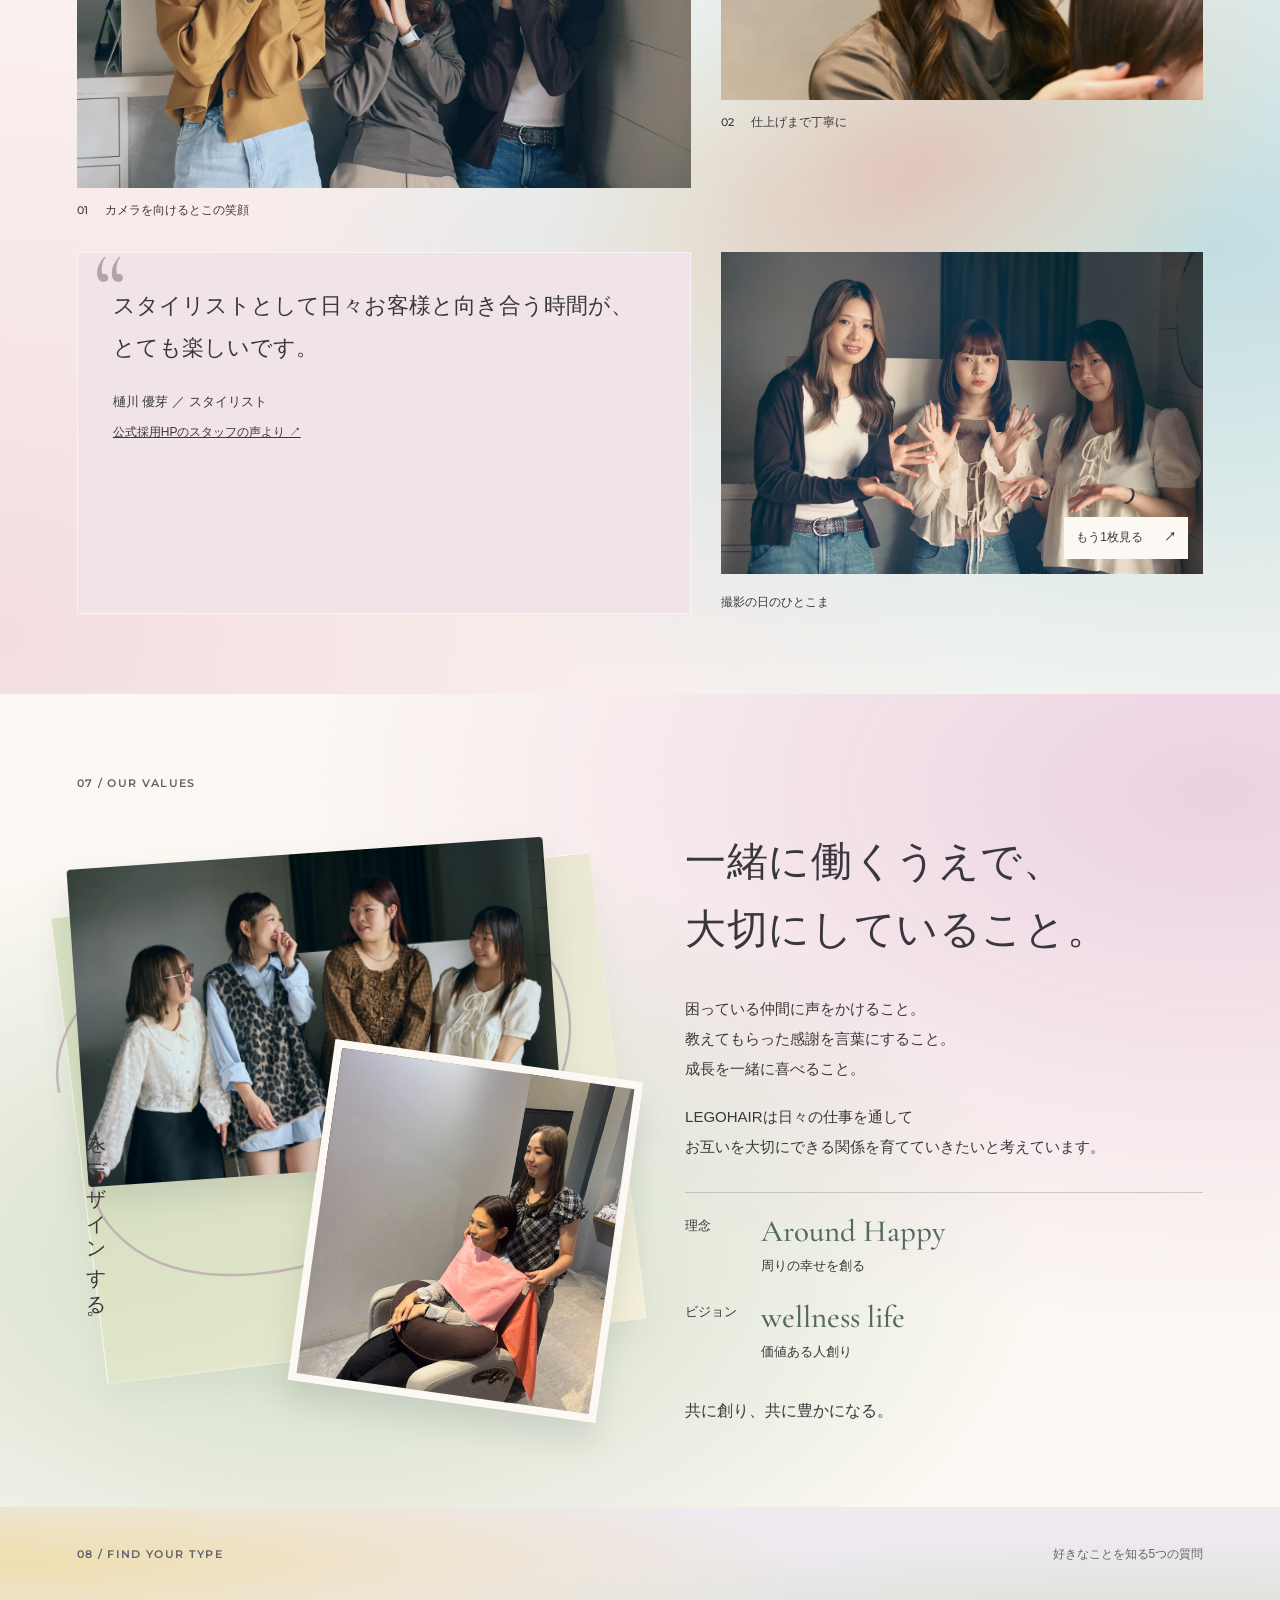
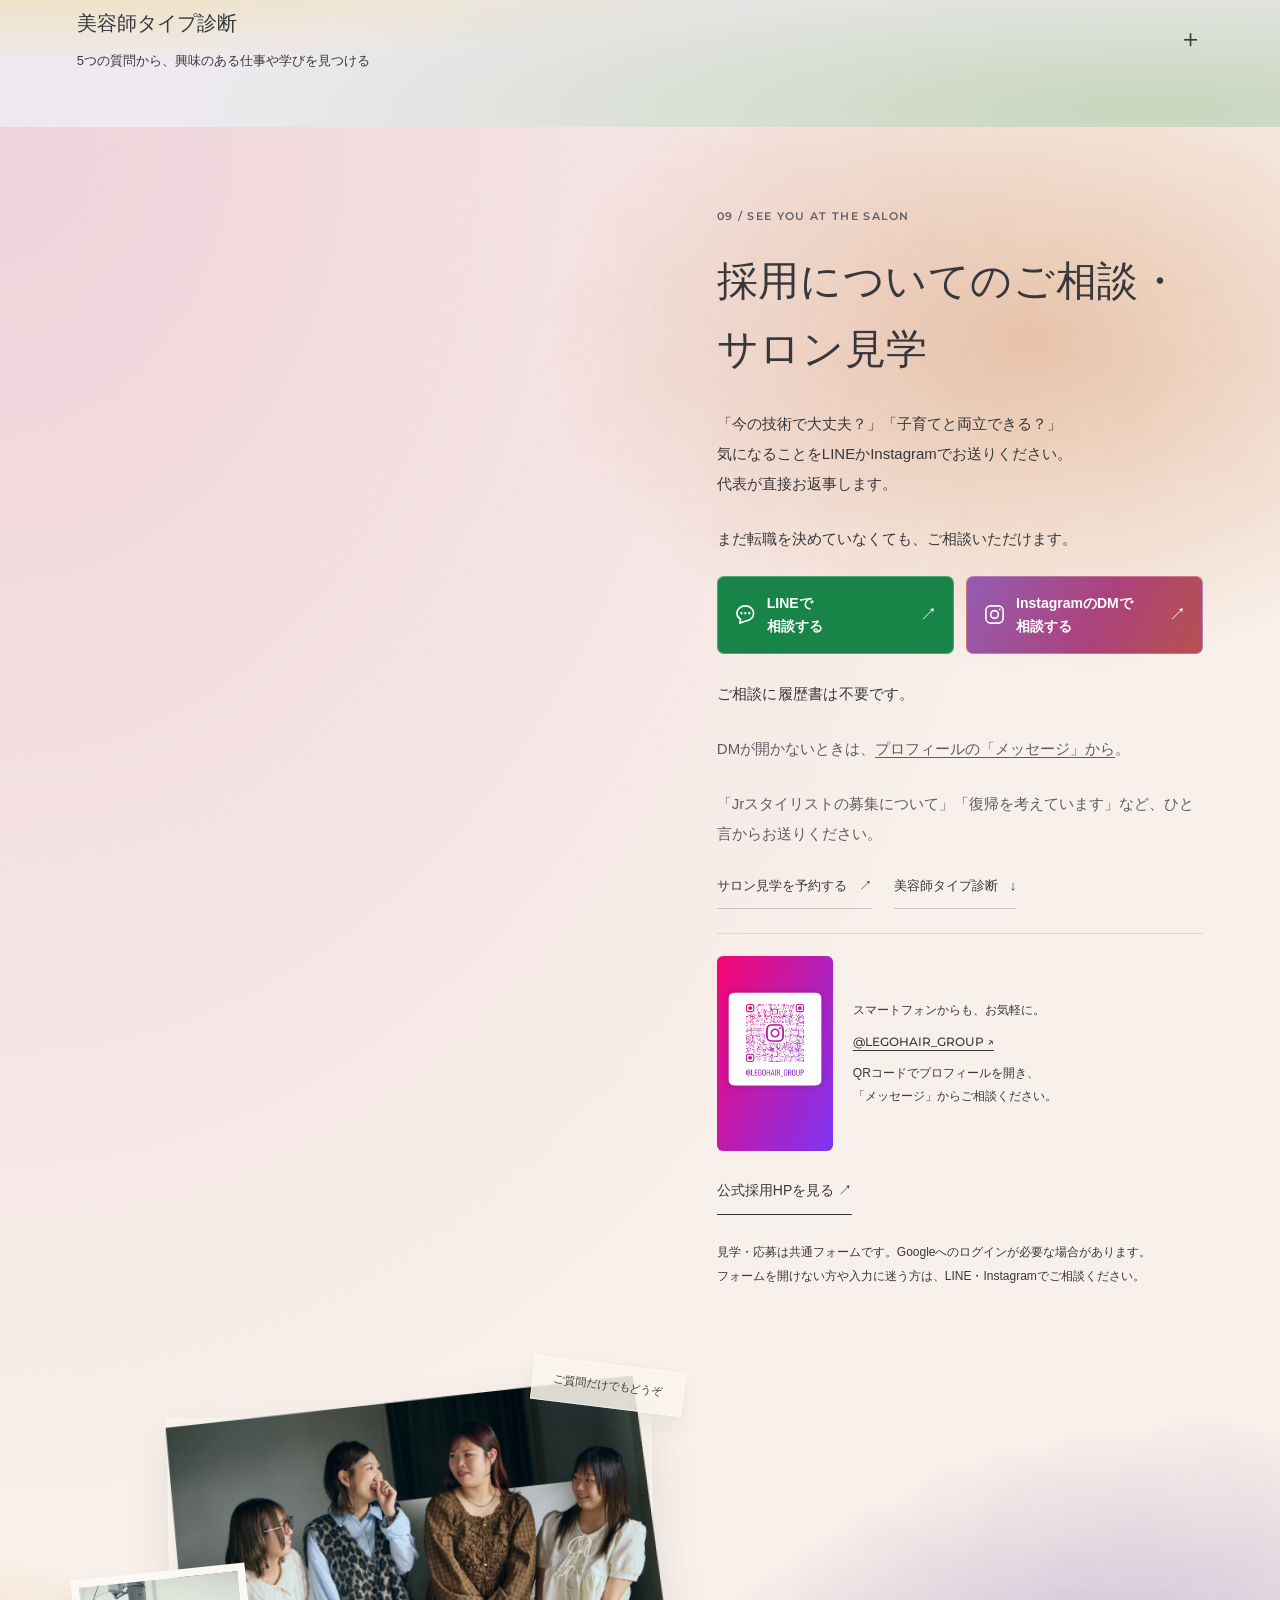
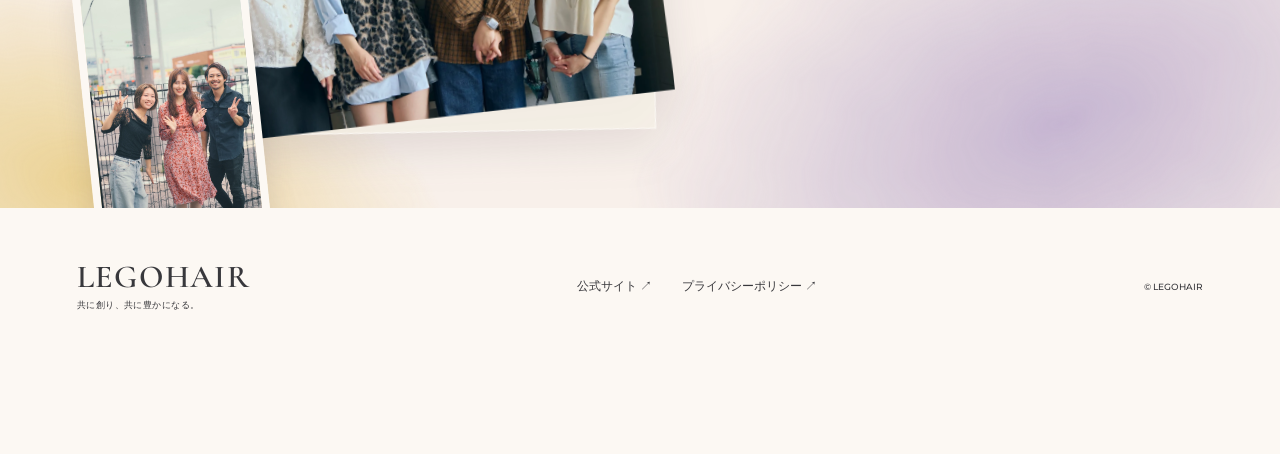
==== commit d65c7def: "Update assistant curriculum with colorist debut and 20/30 model stages" ====
--- a/index.html
+++ b/index.html
@@ -40,12 +40,12 @@
   <div class="growth-head reveal"><h2 id="growth-title">入社後に学ぶこと</h2><div><p>はじめに技術チェックで、今できることを確認します。<br>経験に合わせて必要なことを学び、モデル施術で実践していきます。</p></div></div>
   <div class="curriculum-grid">
     <article id="curriculum-assistant" class="curriculum-card assistant-course" aria-labelledby="assistant-course-title">
-      <div class="course-heading"><p class="career-label">ASSISTANT COURSE</p><h3 id="assistant-course-title">アシスタント<span>（経験者）</span></h3><p>今の技術から、デビューに向けて。</p></div>
+      <div class="course-heading"><p class="career-label">ASSISTANT COURSE</p><h3 id="assistant-course-title">アシスタント<span>（経験者）</span></h3><p>まずはカラーリストデビューへ。</p></div>
       <ol class="curriculum-steps">
         <li><span class="course-number" aria-hidden="true">01</span><div><h4>技術チェック</h4><p>これまでに習得した技術を確認します。</p></div></li>
-        <li><span class="course-number" aria-hidden="true">02</span><div><h4>追加マニュアル</h4><p>技術チェックの内容に合わせて、必要な学びを追加します。</p></div></li>
-        <li><span class="course-number" aria-hidden="true">03</span><div><h4>モデルチェック <strong>50<span>人</span></strong></h4><p>モデル施術を通して、技術を実践・確認します。</p></div></li>
-        <li><span class="course-number" aria-hidden="true">04</span><div><h4>オーディション</h4><p>学んだことを活かし、技術の到達度を確認します。</p></div></li>
+        <li><span class="course-number" aria-hidden="true">02</span><div><h4><span class="course-line">追加マニュアル＋</span>カラーモデル <strong>20<span>人</span></strong></h4><p>技術チェックの内容に合わせた追加マニュアルと、20人のカラーモデルに取り組みます。</p></div></li>
+        <li><span class="course-number" aria-hidden="true">03</span><div><h4>カラーリストデビュー</h4><p>カラーモデル20人を経て、カラーリストとしてデビューします。</p></div></li>
+        <li><span class="course-number" aria-hidden="true">04</span><div><h4>モデルチェック <strong>30<span>人</span></strong><span class="course-line">＆オーディション</span></h4><p>30人のモデルチェックとオーディションで、技術の到達度を確認します。</p></div></li>
       </ol>
     </article>
     <article id="curriculum-stylist" class="curriculum-card stylist-course" aria-labelledby="stylist-course-title">
@@ -63,7 +63,7 @@
     <div class="roadmap-heading"><p class="eyebrow">AFTER JOINING</p><h3 id="roadmap-title">入社後の流れ</h3><p>技術チェックからカリキュラム、オーディションへ。<br>入社後の進み方をご紹介します。</p></div>
     <ol class="roadmap-list">
       <li><div class="roadmap-photo"><img src="assets/collage/latest/consultation-3830.webp" alt="資料を手に話すLEGOHAIRのスタッフ" width="1024" height="1536" loading="lazy"></div><div class="roadmap-copy"><span class="roadmap-number">STEP 01 / 確認</span><h4>今の技術と、これからの希望</h4><p>経験・得意なこと・不安なことを共有。技術チェックから、学びのスタート地点を確かめます。</p></div></li>
-      <li><div class="roadmap-photo"><img src="assets/lp-img-08.jpg" alt="カラーを塗布するLEGOHAIRのスタッフ" width="700" height="700" loading="lazy"></div><div class="roadmap-copy"><span class="roadmap-number">STEP 02 / 学びと実践</span><h4>経験に合ったカリキュラムへ</h4><p>必要な学びとモデルチェックを進め、技術を実践。できることを一つずつ増やしていきます。</p></div></li>
+      <li><div class="roadmap-photo"><img src="assets/lp-img-08.jpg" alt="カラーを塗布するLEGOHAIRのスタッフ" width="700" height="700" loading="lazy"></div><div class="roadmap-copy"><span class="roadmap-number">STEP 02 / 学びと実践</span><h4>経験に合ったカリキュラムへ</h4><p>職種・経験に合わせて学びを進めます。経験者アシスタントは、カラーモデル20人を経てカラーリストデビュー。その後、モデルチェック30人へ進みます。</p></div></li>
       <li><div class="roadmap-photo"><img src="assets/collage/wig-training-20261028.webp" alt="ウィッグでカット技術を練習する様子" width="1050" height="1400" loading="lazy"></div><div class="roadmap-copy"><span class="roadmap-number">STEP 03 / 到達度の確認</span><h4>オーディションで確認</h4><p>カリキュラムで学んだ技術の到達度を確認し、次のステップへつなげます。</p></div></li>
       <li><div class="roadmap-photo"><img src="assets/collage/latest/styling-3113.webp" alt="お客様の髪を丁寧に整えるLEGOHAIRのスタッフ" width="1024" height="1536" loading="lazy"></div><div class="roadmap-copy"><span class="roadmap-number">STEP 04 / 活躍</span><h4>サロンワークで得意を育てる</h4><p>似合わせ、カウンセリング、撮影。日々の仕事と学びを通して、自分らしい強みを磨いていきます。</p></div></li>
     </ol>
--- a/assets/career-growth.css
+++ b/assets/career-growth.css
@@ -33,6 +33,7 @@
 .course-number { font: 500 17px/34px var(--en); color: #756440; }
 .stylist-course .course-number { color: #506a5c; }
 .curriculum-steps h4 { font-size: 17px; font-weight: 600; line-height: 1.7; margin: 0; display: flex; align-items: baseline; flex-wrap: wrap; gap: 5px 12px; }
+.curriculum-steps h4 .course-line { flex-basis: 100%; }
 .curriculum-steps h4 strong { font: 500 40px/1.2 var(--en); white-space: nowrap; color: #675737; }
 .stylist-course .curriculum-steps h4 strong { color: #476454; }
 .curriculum-steps h4 strong span { font: 500 15px/1.7 var(--sans); padding-left: 4px; }
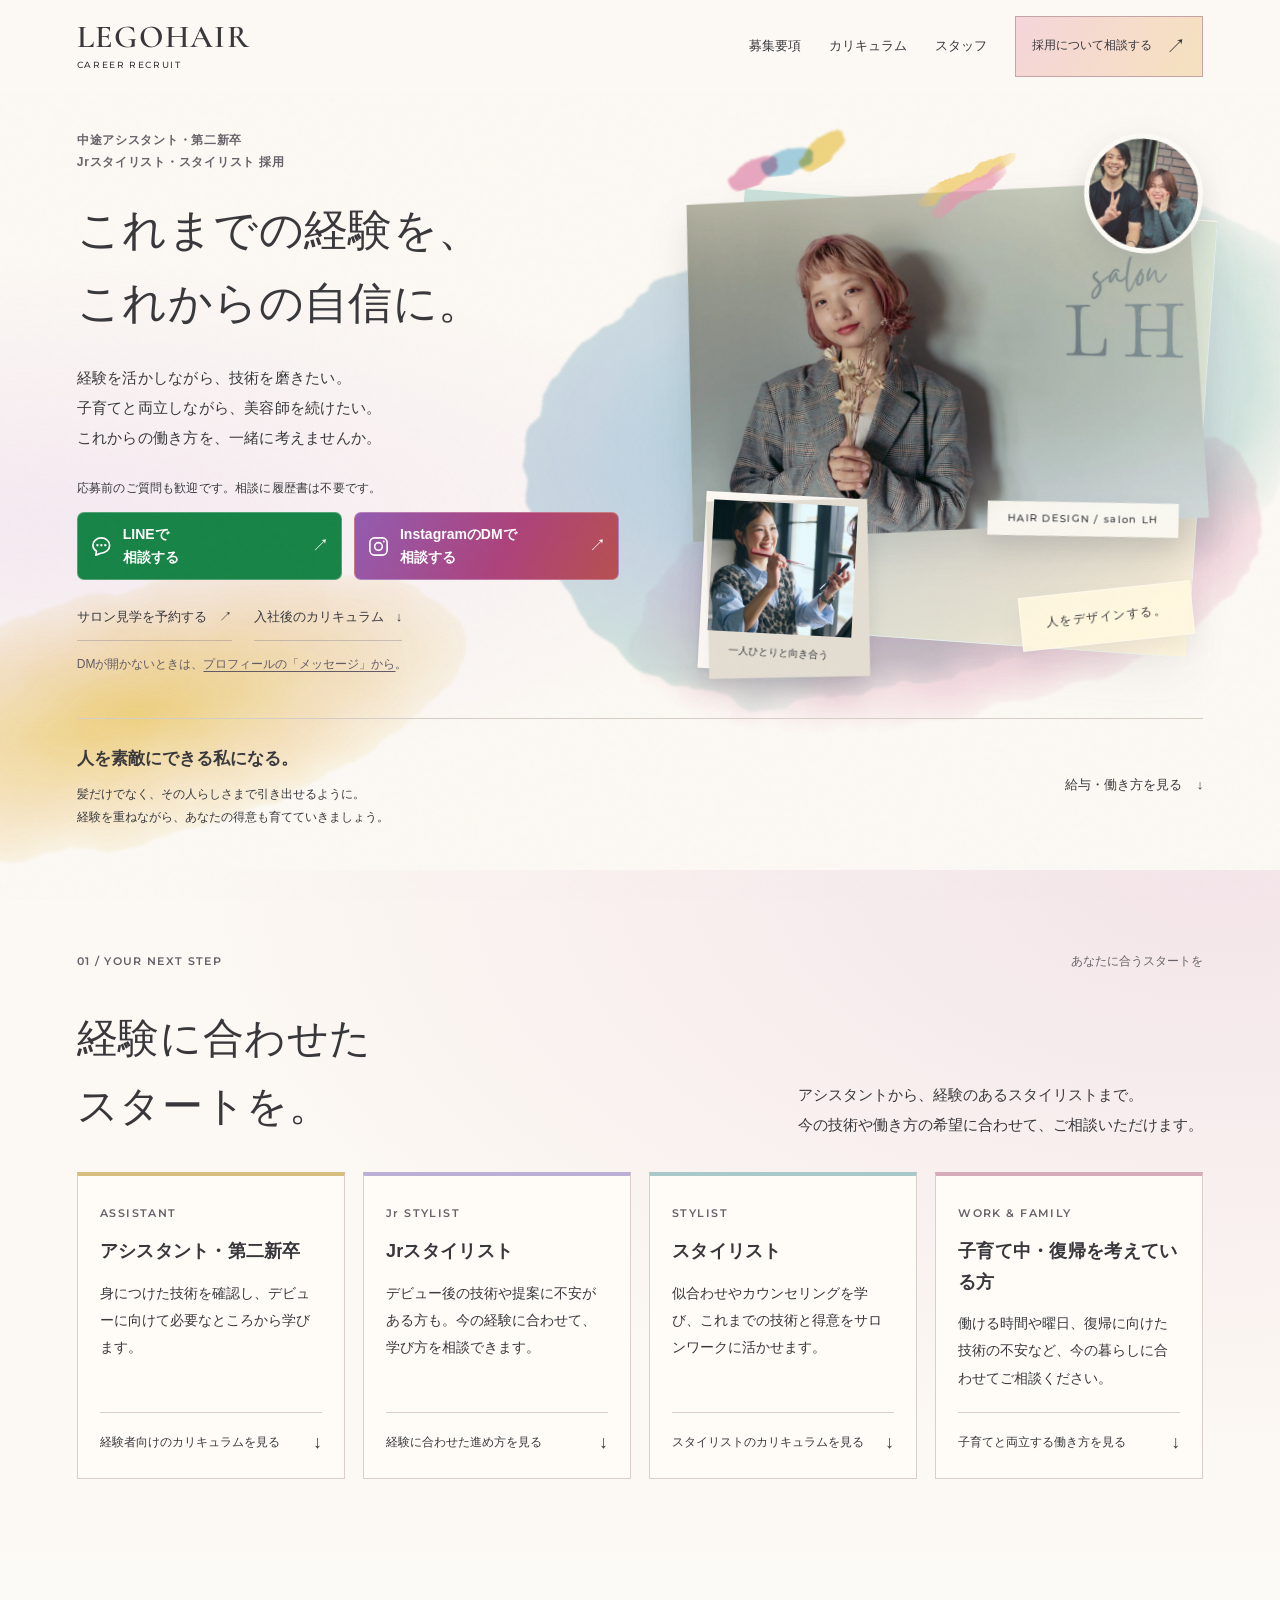
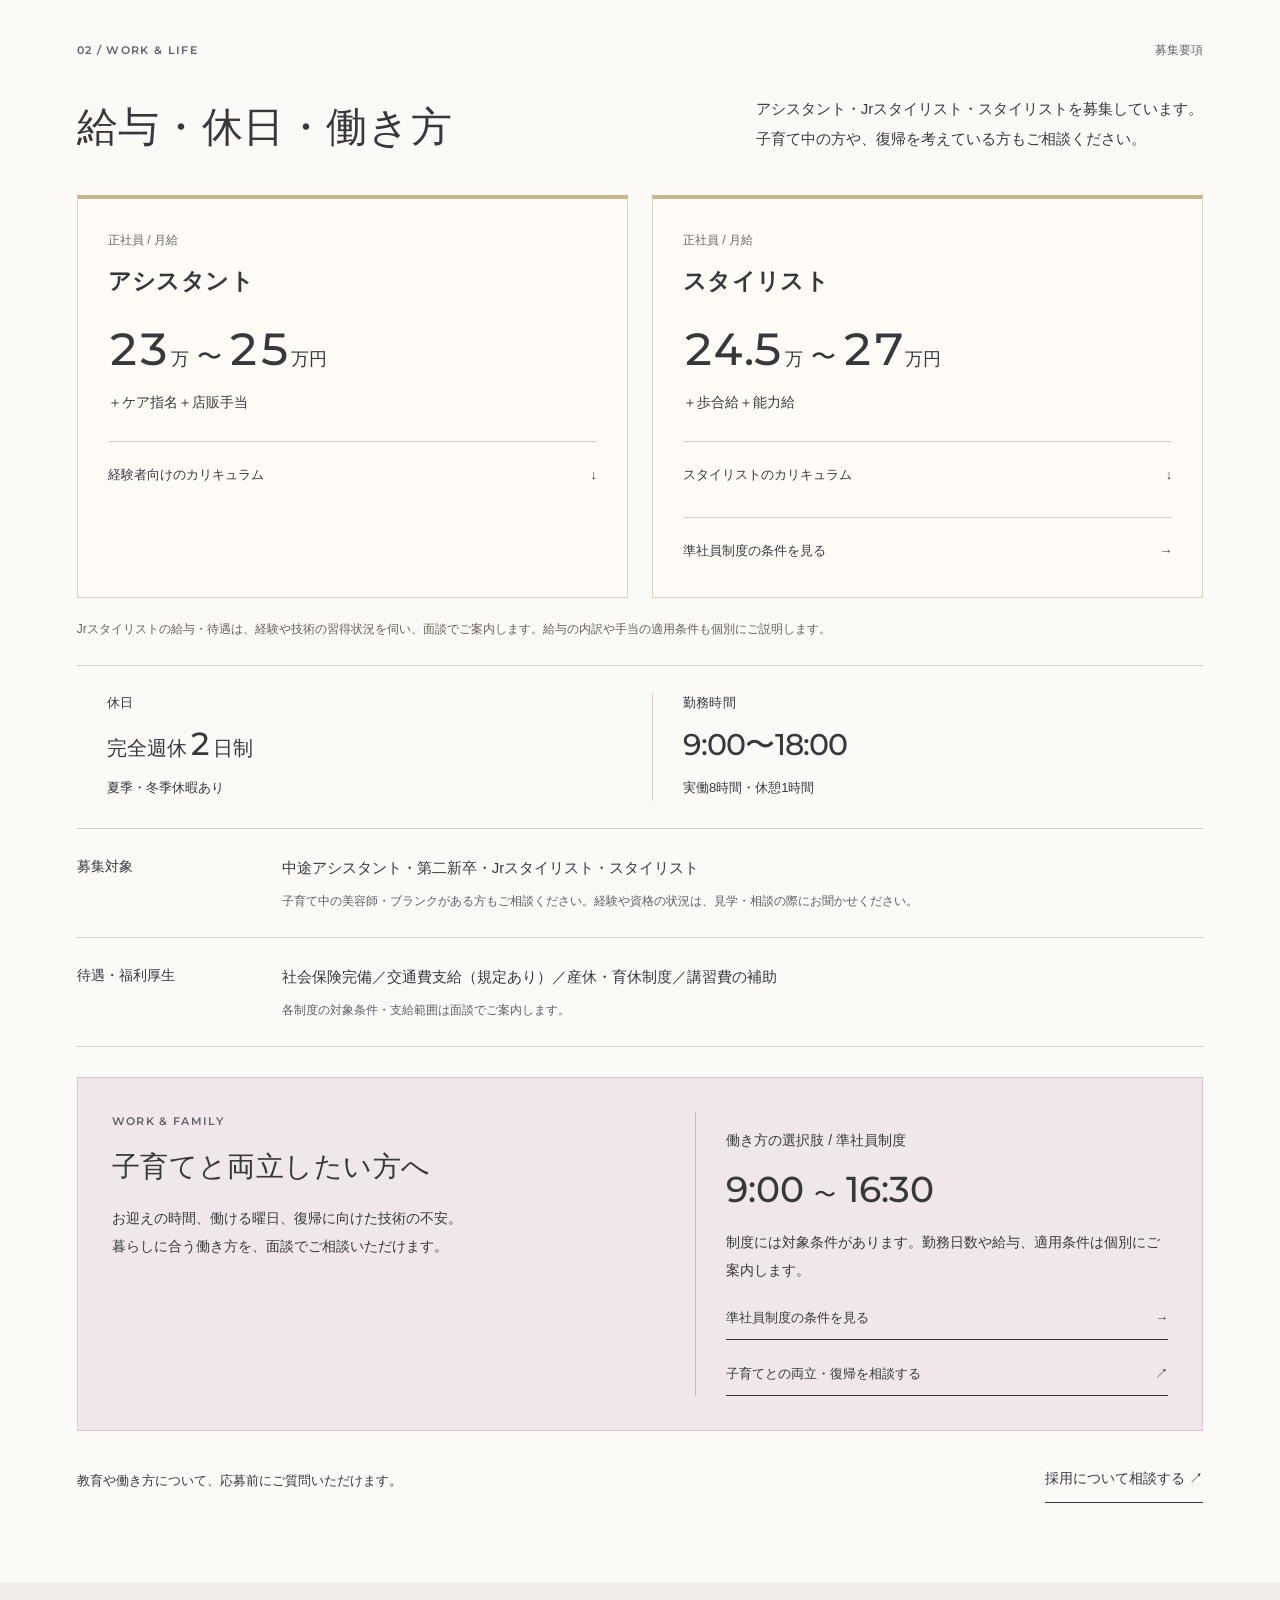
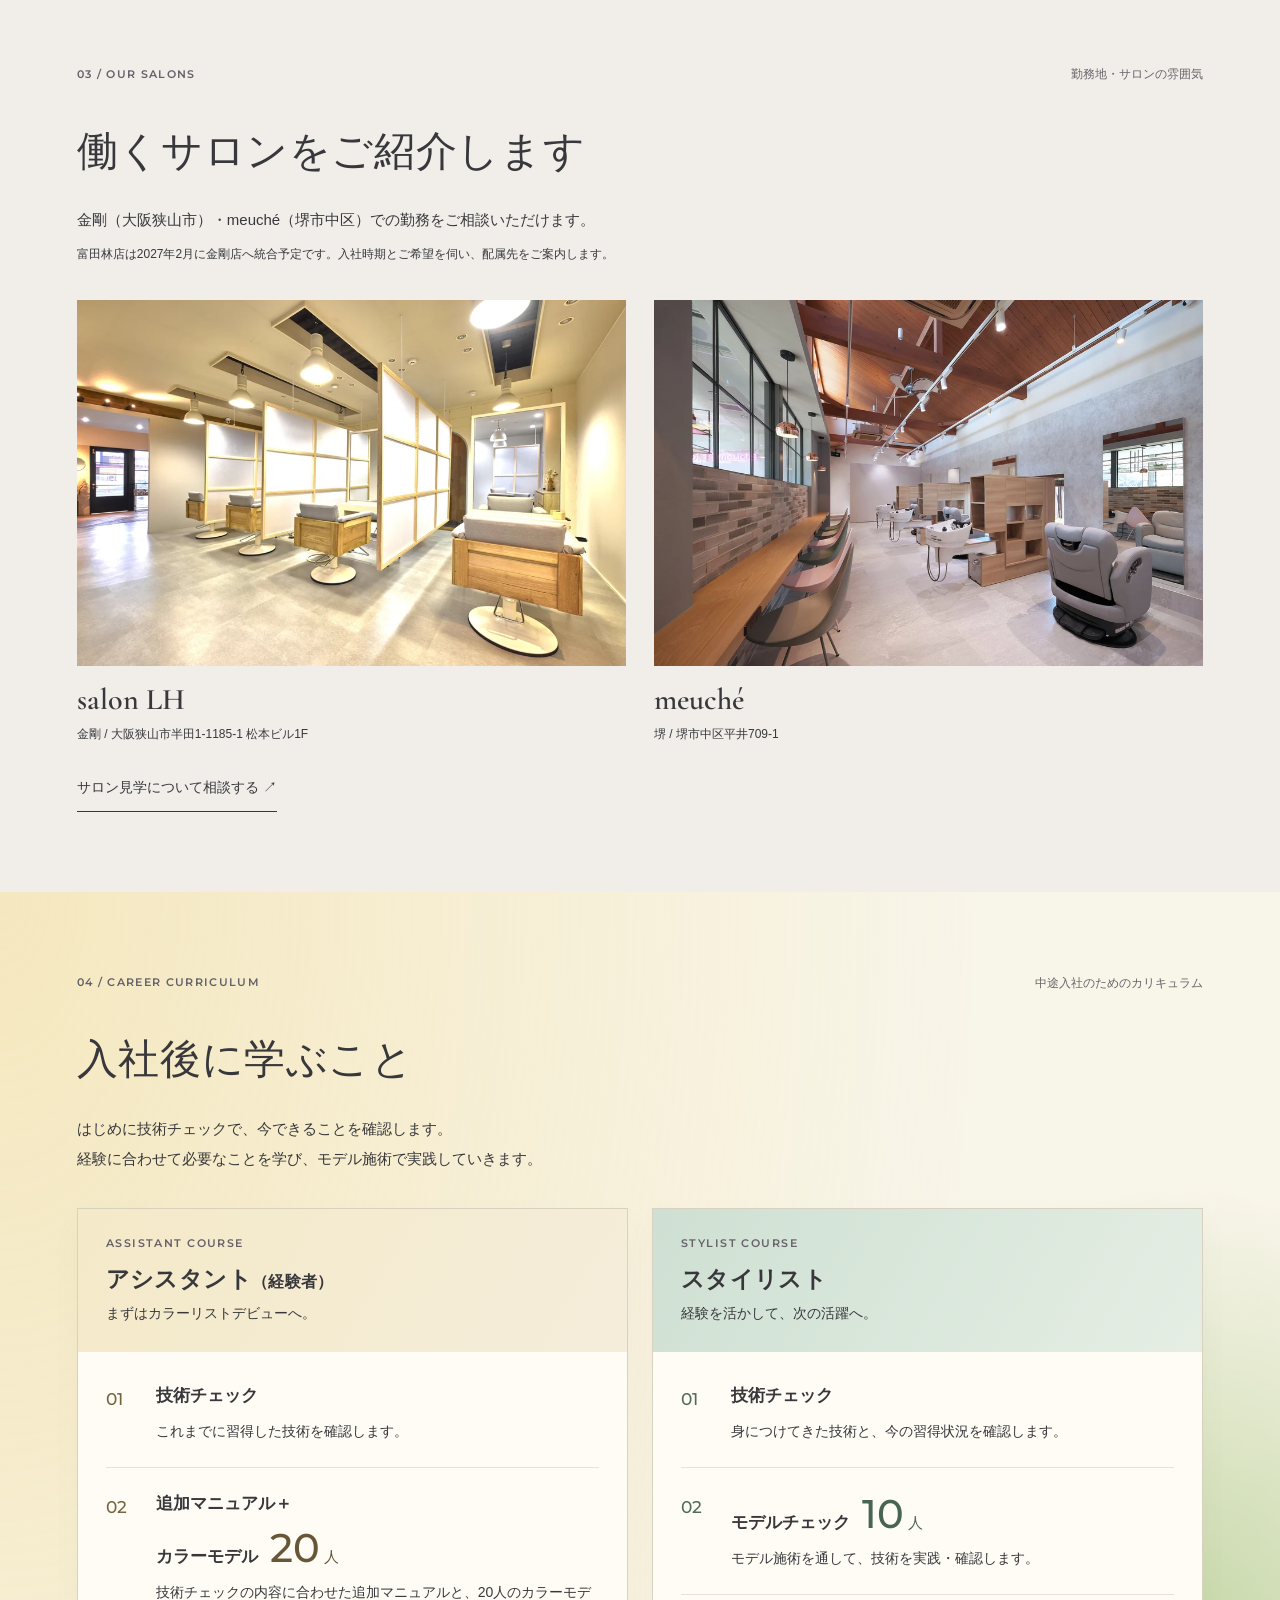
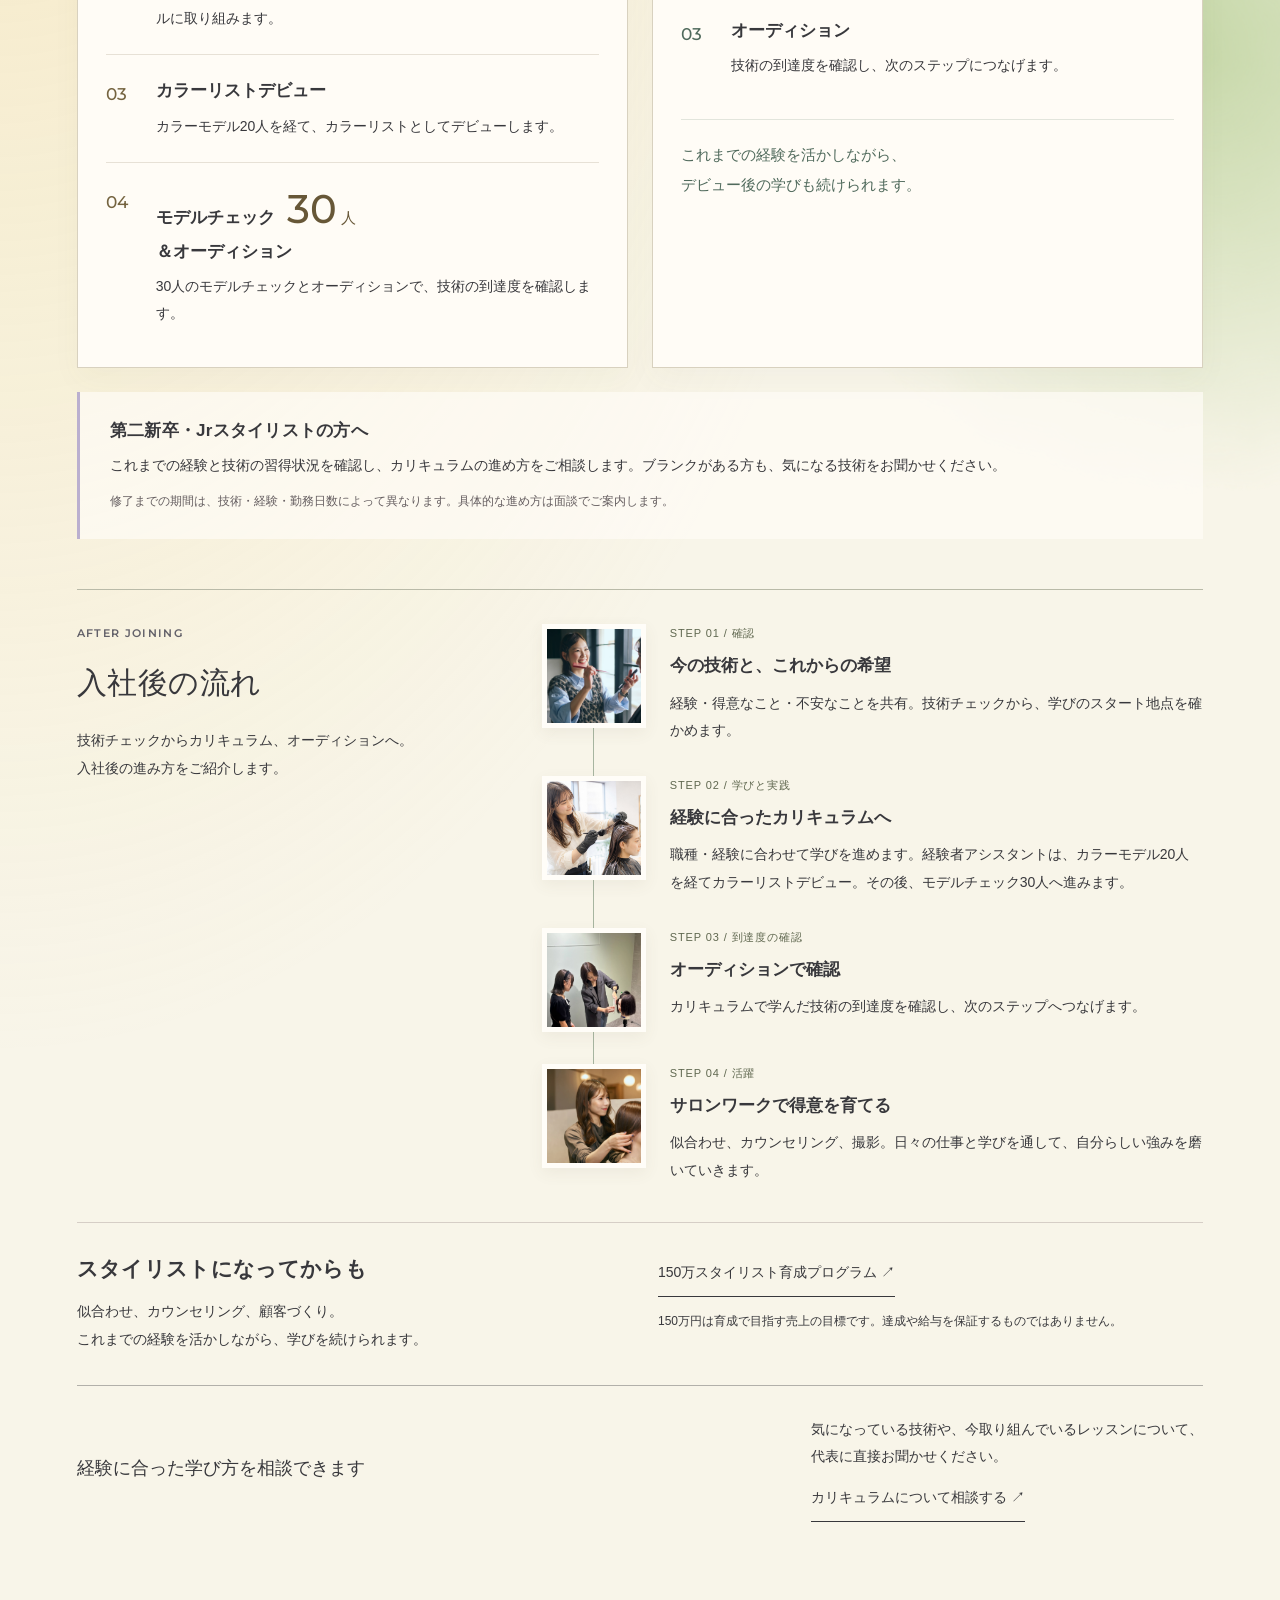
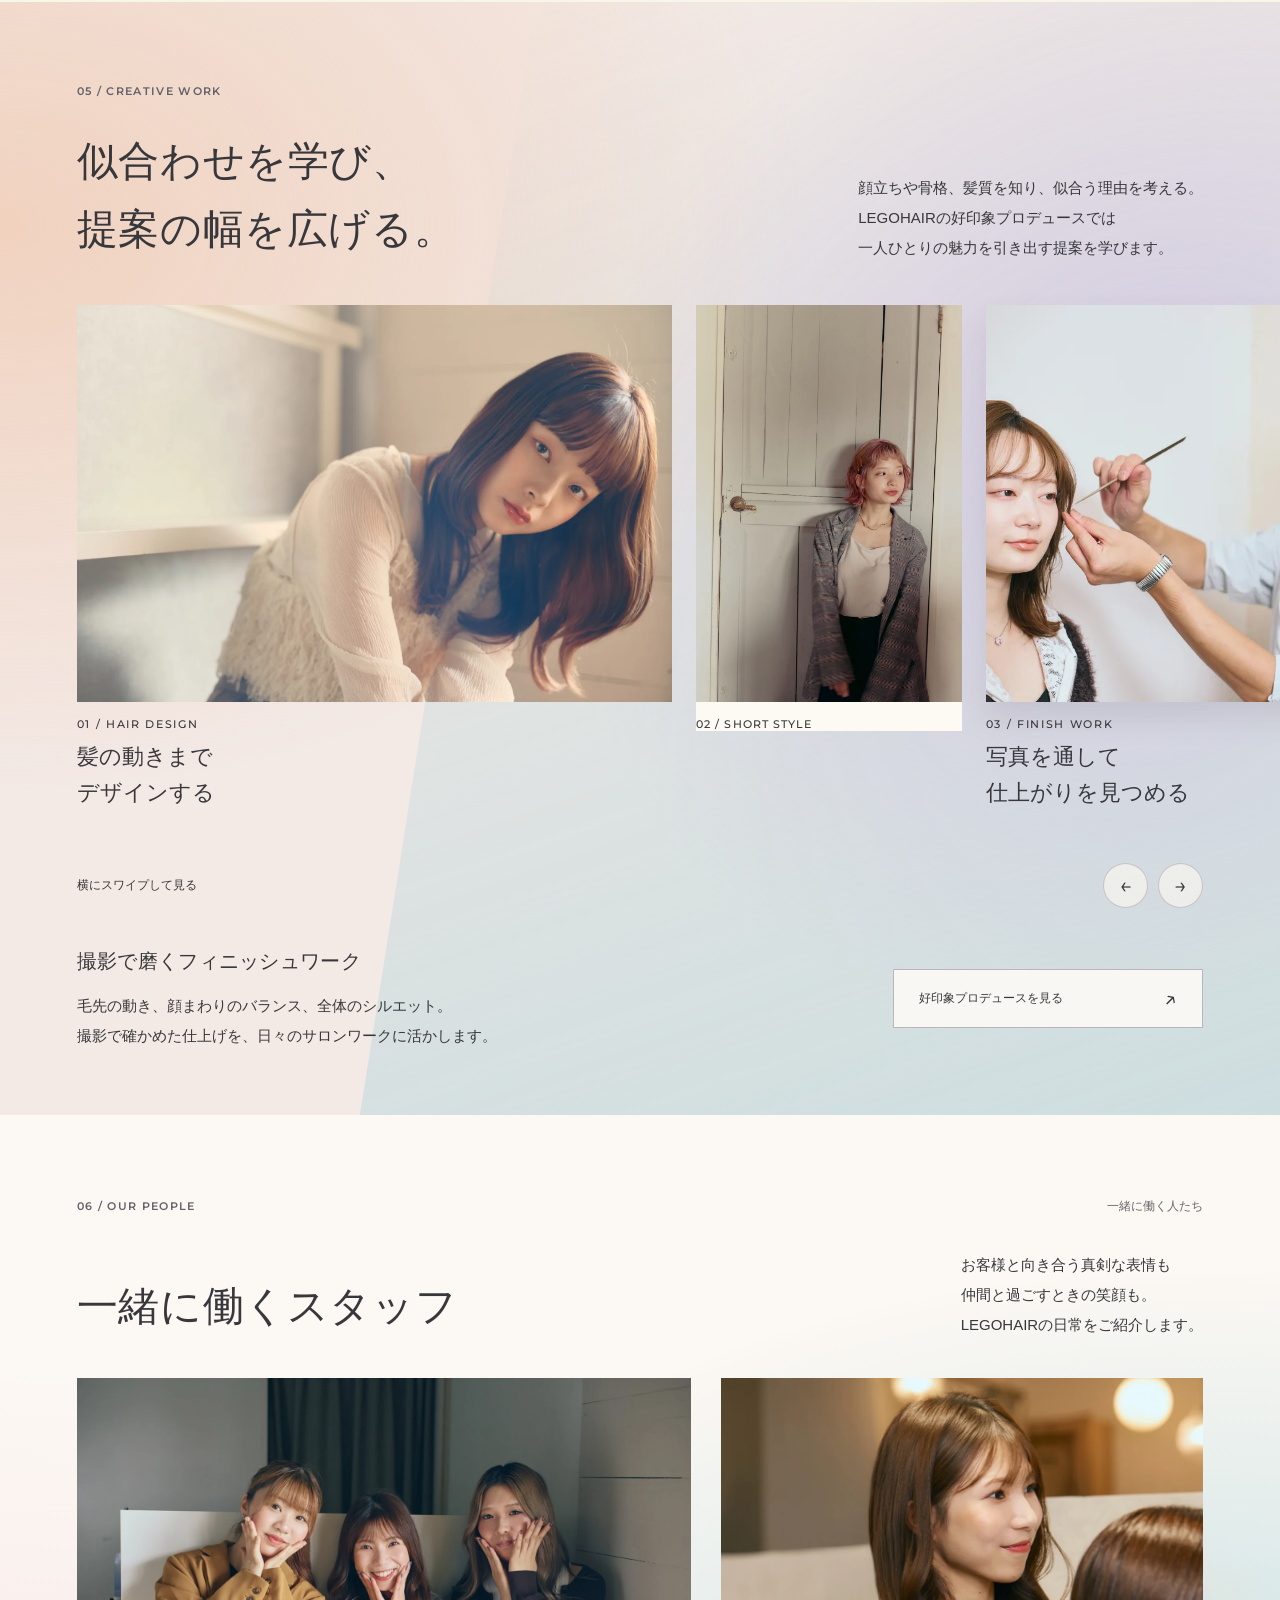
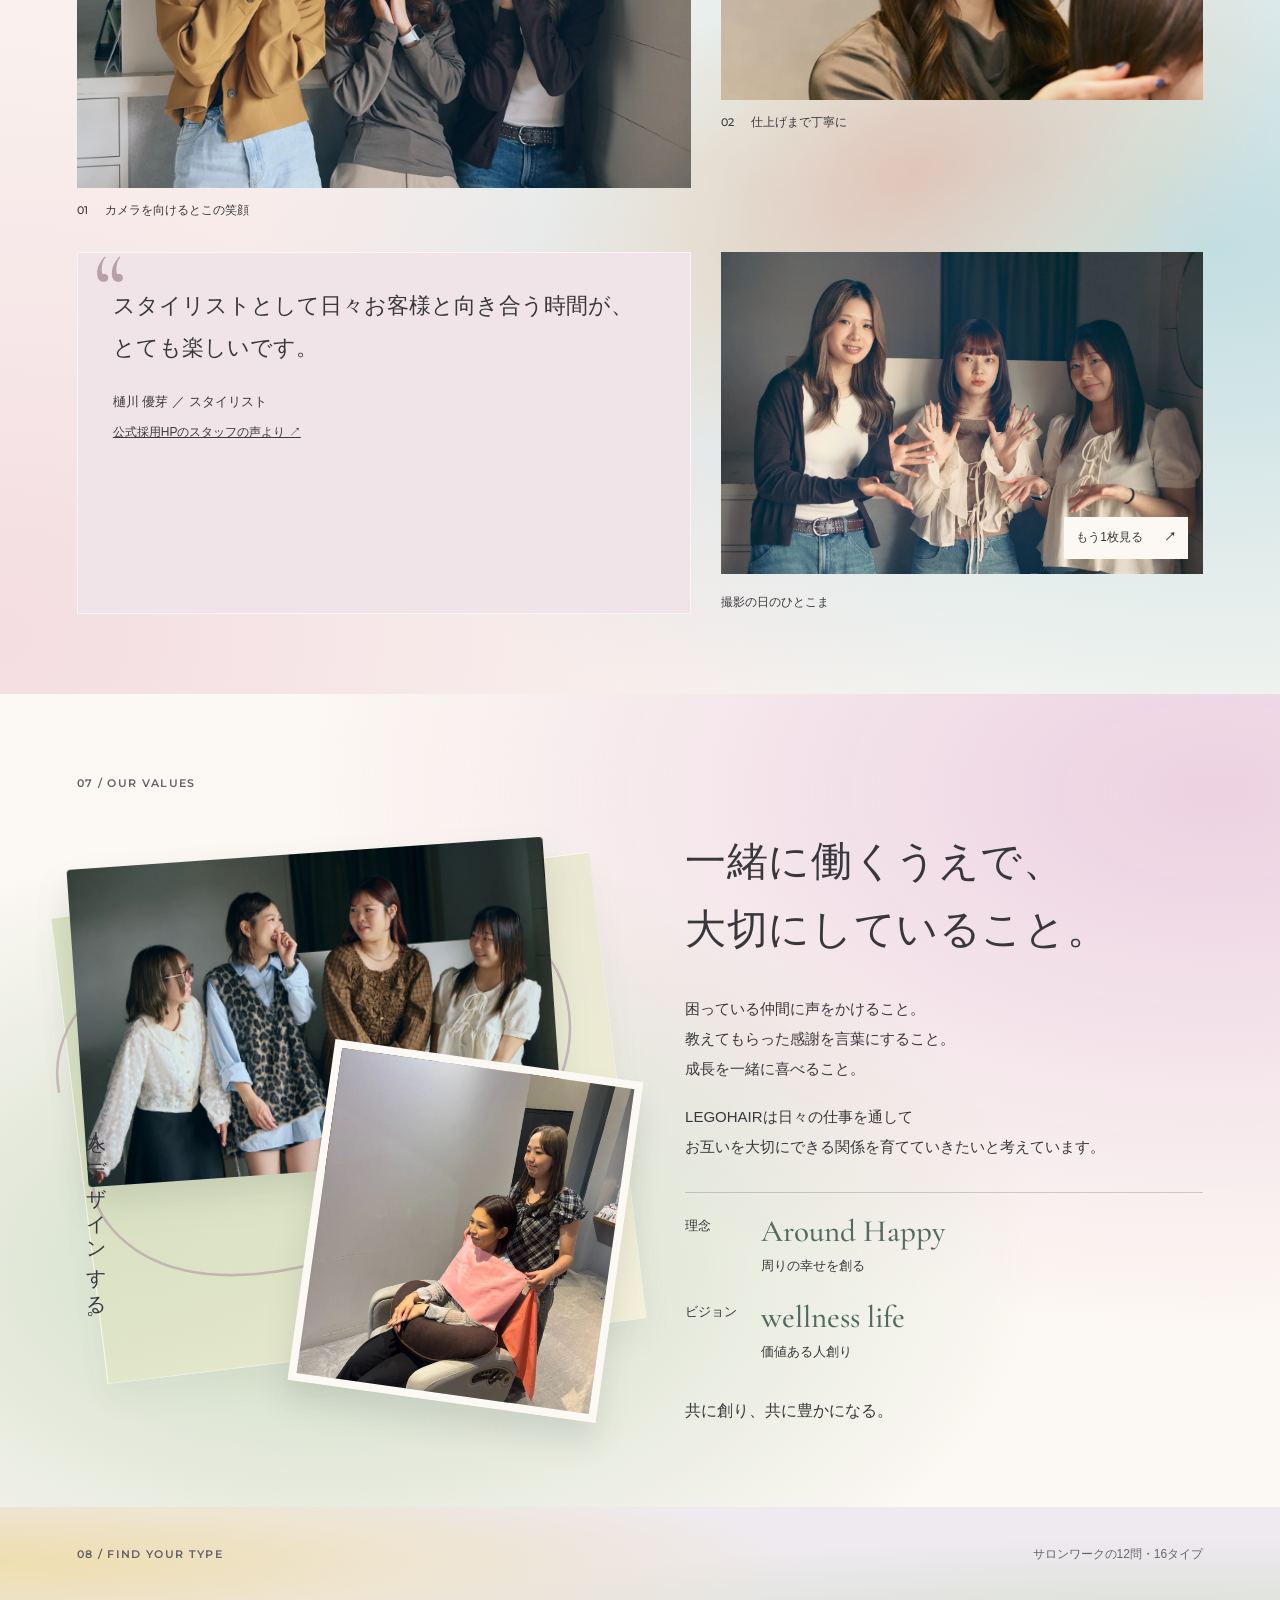
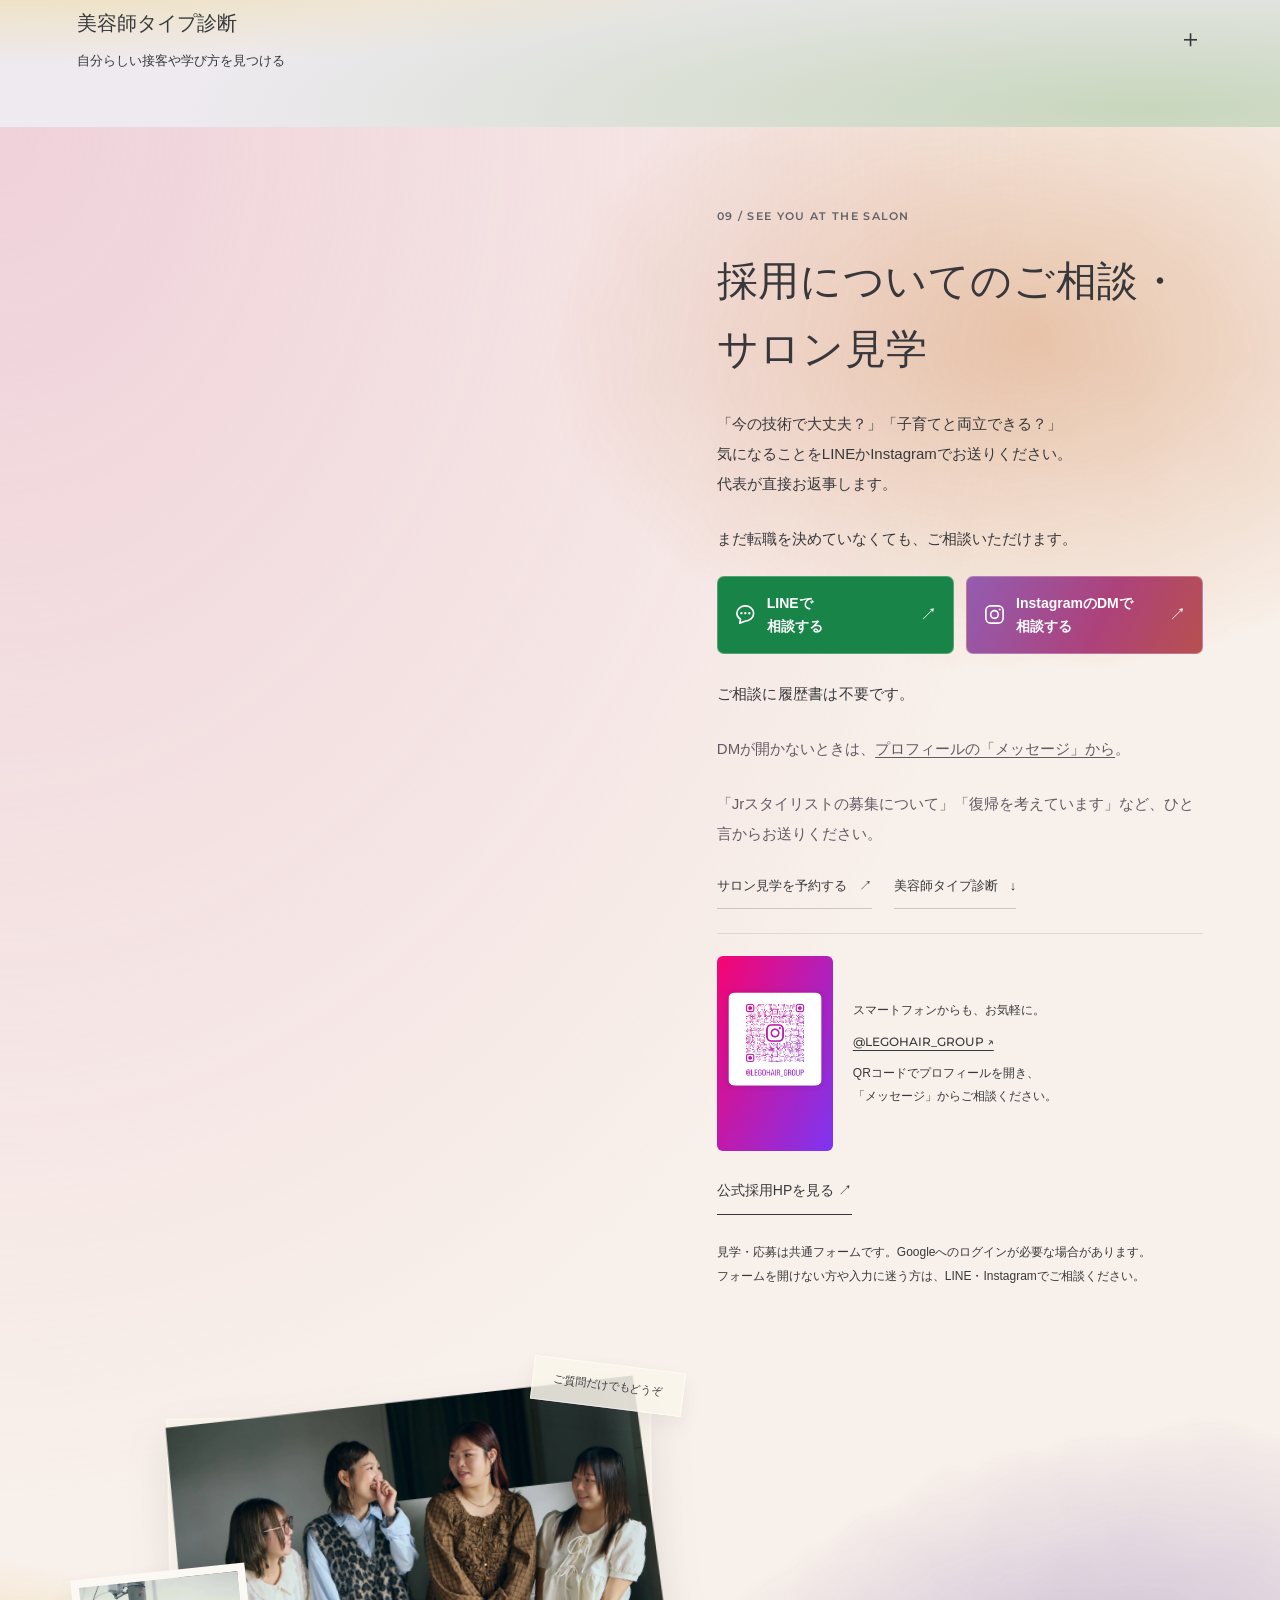
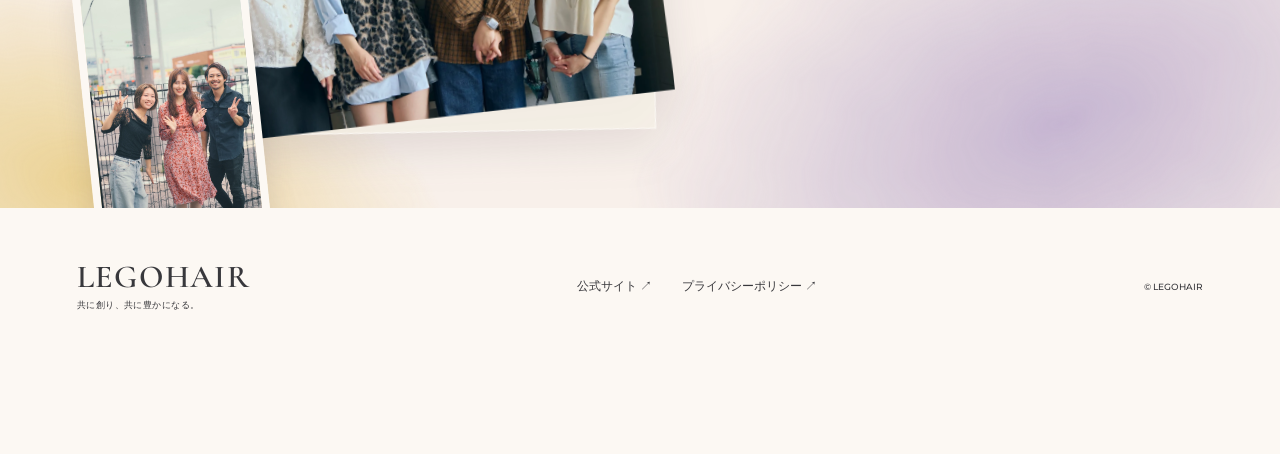
==== commit 56482df4: "Refresh beautician type quiz and connect LINE recruitment entry to career stories" ====
--- a/index.html
+++ b/index.html
@@ -1,5 +1,5 @@
 <!doctype html>
-<html lang="ja"><head><meta charset="utf-8"><meta name="viewport" content="width=device-width, initial-scale=1, viewport-fit=cover"><meta name="robots" content="noindex,nofollow"><meta name="description" content="LEGOHAIRの中途採用。経験者アシスタント・第二新卒・Jrスタイリスト・スタイリストを募集。子育て中の美容師もご相談ください。経験に合わせたカリキュラムと入社後のロードマップをご紹介。LINE・Instagramで代表に直接相談できます。"><title>経験を、自信に。｜LEGOHAIR 中途採用</title><meta name="theme-color" content="#F8F6F2"><link rel="icon" href="assets/lego-icon.png"><link rel="preconnect" href="https://fonts.googleapis.com"><link rel="preconnect" href="https://fonts.gstatic.com" crossorigin><link href="https://fonts.googleapis.com/css2?family=Montserrat:wght@400;500;600;700;800&amp;family=Cormorant+Garamond:ital,wght@0,600;1,500&amp;display=swap" rel="stylesheet"><link rel="stylesheet" href="assets/collage.css"><link rel="stylesheet" href="assets/palette.css"><link rel="stylesheet" href="assets/consultation.css"><link rel="stylesheet" href="assets/career-growth.css"><link rel="stylesheet" href="assets/recruit-polish.css"><script defer src="assets/recruit-analytics.js"></script><script defer src="assets/beautician-data.js"></script><script defer src="assets/collage.js"></script></head>
+<html lang="ja"><head><meta charset="utf-8"><meta name="viewport" content="width=device-width, initial-scale=1, viewport-fit=cover"><meta name="robots" content="noindex,nofollow"><meta name="description" content="LEGOHAIRの中途採用。経験者アシスタント・第二新卒・Jrスタイリスト・スタイリストを募集。子育て中の美容師もご相談ください。経験に合わせたカリキュラムと入社後のロードマップをご紹介。LINE・Instagramで代表に直接相談できます。"><title>経験を、自信に。｜LEGOHAIR 中途採用</title><meta name="theme-color" content="#F8F6F2"><link rel="icon" href="assets/lego-icon.png"><link rel="preconnect" href="https://fonts.googleapis.com"><link rel="preconnect" href="https://fonts.gstatic.com" crossorigin><link href="https://fonts.googleapis.com/css2?family=Montserrat:wght@400;500;600;700;800&amp;family=Cormorant+Garamond:ital,wght@0,600;1,500&amp;display=swap" rel="stylesheet"><link rel="stylesheet" href="assets/collage.css"><link rel="stylesheet" href="assets/palette.css"><link rel="stylesheet" href="assets/consultation.css"><link rel="stylesheet" href="assets/career-growth.css"><link rel="stylesheet" href="assets/recruit-polish.css"><script defer src="assets/recruit-analytics.js"></script><script defer src="assets/collage.js"></script></head>
 <body><svg class="paint-definitions" width="0" height="0" aria-hidden="true"><defs><filter id="paint-grain" x="-12%" y="-12%" width="124%" height="124%"><feTurbulence type="fractalNoise" baseFrequency=".018" numOctaves="3" seed="12" result="grain"/><feDisplacementMap in="SourceGraphic" in2="grain" scale="25" xChannelSelector="R" yChannelSelector="G"/><feGaussianBlur stdDeviation="1.1"/></filter></defs></svg><a class="skip" href="#main">本文へ進む</a>
 <header class="header"><a class="brand" href="index.html" aria-label="LEGOHAIR 採用トップ"><span>LEGOHAIR</span><small>CAREER RECRUIT</small></a><nav class="desktop-nav" aria-label="メインメニュー"><a href="#work">募集要項</a><a href="#growth">カリキュラム</a><a href="#people">スタッフ</a></nav><a class="header-tour" href="#entry"><span class="header-label">採用について<span>相談する</span></span><span class="header-arrow" aria-hidden="true">↗</span></a><button class="menu-toggle" aria-expanded="false" aria-controls="mobile-menu" aria-label="メニューを開く"><span></span><span></span></button><nav id="mobile-menu" class="mobile-menu" aria-label="スマートフォンメニュー" hidden><a href="#career">募集対象</a><a href="#work">給与・働き方</a><a href="#salons">サロン紹介</a><a href="#growth">カリキュラム</a><a href="#roadmap">入社後の流れ</a><a href="#creative">似合わせ・撮影</a><a href="#people">スタッフ</a><a href="#values">大切にしていること</a><a href="#diagnosis">美容師タイプ診断</a><a href="#entry">採用相談・サロン見学</a></nav></header>
 <main id="main">
@@ -77,7 +77,11 @@
 
 <section id="values" class="values section" aria-labelledby="values-title"><p class="eyebrow">07 / OUR VALUES</p><div class="values-layout"><div class="values-photos reveal"><figure><img src="assets/collage/latest/team-2368.webp" alt="並んで笑い合うLEGOHAIRのスタッフ4人" width="1536" height="1024" loading="lazy"></figure><figure><img src="assets/collage/color-consultation-20261028.webp" alt="パーソナルカラーの相談に向き合うスタッフ" width="1050" height="1400" loading="lazy"></figure><svg viewBox="0 0 400 400" fill="none" aria-hidden="true"><path d="M24 210C-2 83 337 8 378 136S162 390 72 316 165 147 273 174" stroke="#B79BA9" stroke-width="1.8"/></svg><span>人をデザインする。</span></div><div class="values-copy reveal"><h2 id="values-title">一緒に働くうえで、<br>大切にしていること。</h2><p>困っている仲間に声をかけること。<br>教えてもらった感謝を言葉にすること。<br>成長を一緒に喜べること。</p><p>LEGOHAIRは日々の仕事を通して<br>お互いを大切にできる関係を育てていきたいと考えています。</p><dl class="philosophy"><div><dt>理念</dt><dd><strong>Around Happy</strong><span>周りの幸せを創る</span></dd></div><div><dt>ビジョン</dt><dd><strong>wellness life</strong><span>価値ある人創り</span></dd></div></dl><p class="values-sign">共に創り、共に豊かになる。</p></div></div></section>
 
-<section id="diagnosis" class="diagnosis section" aria-labelledby="quiz-title"><div class="quiz-circle" aria-hidden="true"></div><div class="quiz-curve" aria-hidden="true"></div><div class="section-top"><p class="eyebrow">08 / FIND YOUR TYPE</p><span class="small">好きなことを知る5つの質問</span></div><details id="diagnosis-details" class="diagnosis-disclosure"><summary><span><strong>美容師タイプ診断</strong><small>5つの質問から、興味のある仕事や学びを見つける</small></span><span class="disclosure-icon" aria-hidden="true">＋</span></summary><div class="diagnosis-layout"><div class="diagnosis-intro reveal"><h2 id="quiz-title">あなたの好きは<br>どんなタイプ？</h2><p>表現することや人と話すこと。<br>今の自分に近い答えを選んでみてください。</p><div class="type-collage" aria-label="4つの美容師タイプ"><figure data-type="creative"><img src="assets/collage/creator.webp" alt="クリエイティブ型のキャラクター" width="244" height="432" loading="lazy"><figcaption>クリエイティブ</figcaption></figure><figure data-type="empathy"><img src="assets/collage/partner.webp" alt="共感型のキャラクター" width="244" height="432" loading="lazy"><figcaption>共感</figcaption></figure><figure data-type="proposal"><img src="assets/collage/producer.webp" alt="提案型のキャラクター" width="244" height="432" loading="lazy"><figcaption>提案</figcaption></figure><figure data-type="growth"><img src="assets/collage/leader.webp" alt="成長型のキャラクター" width="244" height="432" loading="lazy"><figcaption>成長</figcaption></figure></div></div><div class="quiz-paper reveal"><span class="paper-tape" aria-hidden="true"></span><div id="quiz-content"><p class="quiz-kicker">BEAUTICIAN TYPE</p><h3>好きなことから<br>自分を知ろう</h3><p>全5問、登録は不要です。<br>診断をきっかけに、気になる仕事や<br>LEGOHAIRの学びを見つけてみませんか。</p><button id="quiz-start" class="button dark" type="button">診断をはじめる <span>→</span></button></div><noscript><p>診断にはJavaScriptが必要です。スタッフ紹介や教育内容はそのままご覧いただけます。</p></noscript><p class="quiz-note">興味や大切にしたいことを振り返るヒントです。<br>適性や採用の合否を判定するものではありません。</p></div></div></details></section>
+<section id="diagnosis" class="diagnosis section" aria-labelledby="quiz-title"><div class="quiz-circle" aria-hidden="true"></div><div class="quiz-curve" aria-hidden="true"></div>
+<div class="section-top"><p class="eyebrow">08 / FIND YOUR TYPE</p><span class="small">サロンワークの12問・16タイプ</span></div>
+<details id="diagnosis-details" class="diagnosis-disclosure"><summary><span><strong>美容師タイプ診断</strong><small>自分らしい接客や学び方を見つける</small></span><span class="disclosure-icon" aria-hidden="true">＋</span></summary>
+<div class="diagnosis-layout"><div class="diagnosis-intro reveal"><h2 id="quiz-title">あなたは、<br>どんな美容師？</h2><p>「今日はおまかせで」と言われたとき、<br>何から考えますか。</p><div class="type-collage" aria-label="診断で振り返る4つの視点"><figure data-type="creative"><img src="assets/collage/creator.webp" alt="" width="244" height="432" loading="lazy"><figcaption>発想</figcaption></figure><figure data-type="empathy"><img src="assets/collage/partner.webp" alt="" width="244" height="432" loading="lazy"><figcaption>対話</figcaption></figure><figure data-type="proposal"><img src="assets/collage/producer.webp" alt="" width="244" height="432" loading="lazy"><figcaption>判断</figcaption></figure><figure data-type="growth"><img src="assets/collage/leader.webp" alt="" width="244" height="432" loading="lazy"><figcaption>段取り</figcaption></figure></div></div>
+<div class="quiz-paper reveal"><span class="paper-tape" aria-hidden="true"></span><div id="quiz-content"><p class="quiz-kicker">BEAUTICIAN TYPE</p><h3>いつもの仕事に、<br>あなたらしさがある。</h3><p>接客やレッスンの場面を思い浮かべながら答える12問。あなたの持ち味と、明日試せるひと工夫をお届けします。</p><a class="button dark" href="beautician-type.html?entry=ad">採用LINEで診断する</a></div><p class="quiz-note">LEGOHAIRオリジナルの自己理解コンテンツです。<br>回答や結果は採用選考に使用しません。</p></div></div></details></section>
 
 <section id="entry" class="entry section" aria-labelledby="entry-title"><span id="visit" class="anchor-alias" aria-hidden="true"></span><div class="entry-shape one" aria-hidden="true"></div><div class="entry-shape two" aria-hidden="true"></div><div class="entry-shape three" aria-hidden="true"></div><div class="entry-content reveal"><p class="eyebrow">09 / SEE YOU AT THE SALON</p><h2 id="entry-title">採用についてのご相談・<br>サロン見学</h2><p>「今の技術で大丈夫？」「子育てと両立できる？」<br>気になることをLINEかInstagramでお送りください。<br>代表が直接お返事します。</p><p class="entry-invitation">まだ転職を決めていなくても、ご相談いただけます。</p><div class="entry-actions consult-buttons"><a class="consult-button consult-line" href="https://lin.ee/7dPFevn" data-event="line_consultation_click" data-placement="entry"><svg viewBox="0 0 24 24" fill="none" aria-hidden="true"><path d="M20.5 10.8c0 4.7-4.3 8.2-9.2 8.2L6 21l.8-4.1A7.5 7.5 0 0 1 3 10.8C3 6.5 6.9 3 11.8 3s8.7 3.5 8.7 7.8Z" stroke="currentColor" stroke-width="1.7" stroke-linejoin="round"/><path d="M7.7 10.7h.1m4-.0h.1m4-.0h.1" stroke="currentColor" stroke-width="2.4" stroke-linecap="round"/></svg><span class="consult-label"><span>LINEで</span><span>相談する</span></span><span class="consult-arrow" aria-hidden="true">↗</span></a><a class="consult-button consult-instagram" href="https://ig.me/m/legohair_group" data-event="instagram_dm_consultation_click" data-placement="entry"><svg viewBox="0 0 24 24" fill="none" aria-hidden="true"><rect x="3" y="3" width="18" height="18" rx="5" stroke="currentColor" stroke-width="1.7"/><circle cx="12" cy="12" r="4" stroke="currentColor" stroke-width="1.7"/><circle cx="17.5" cy="6.7" r="1" fill="currentColor"/></svg><span class="consult-label"><span>InstagramのDMで</span><span>相談する</span></span><span class="consult-arrow" aria-hidden="true">↗</span></a></div><p class="consult-reassurance">ご相談に履歴書は不要です。</p><p class="consult-fallback">DMが開かないときは、<a href="https://www.instagram.com/legohair_group/" data-event="instagram_profile_click" data-placement="entry">プロフィールの「メッセージ」から</a>。</p><p class="consult-example">「Jrスタイリストの募集について」「復帰を考えています」など、ひと言からお送りください。</p><div class="consult-secondary"><a href="https://docs.google.com/forms/d/e/1FAIpQLScxNHnbmHnlhdYBWE_F89-pQ6azJjjB5BQvKXiNePSSnvg8BA/viewform?usp=header" target="_blank" rel="noopener noreferrer" data-event="salon_tour_click" data-placement="entry">サロン見学を予約する <span aria-hidden="true">↗</span></a><a href="#diagnosis">美容師タイプ診断 <span aria-hidden="true">↓</span></a></div><div class="instagram-qr"><img src="assets/instagram-recruit-qr.jpeg" alt="LEGOHAIR_GROUPのInstagram QRコード" width="840" height="1412" loading="lazy"><div><p>スマートフォンからも、お気軽に。</p><a href="https://www.instagram.com/legohair_group/" data-event="instagram_profile_click" data-placement="qr">@LEGOHAIR_GROUP ↗</a><small>QRコードでプロフィールを開き、<br>「メッセージ」からご相談ください。</small></div></div><a class="text-link" href="https://salon-lh.com/recruit/" target="_blank" rel="noopener noreferrer" data-event="official_recruit_click" data-placement="entry">公式採用HPを見る ↗</a><p class="entry-note">見学・応募は共通フォームです。Googleへのログインが必要な場合があります。<br>フォームを開けない方や入力に迷う方は、LINE・Instagramでご相談ください。</p></div><div class="entry-photos"><figure class="entry-team reveal"><img src="assets/collage/latest/team-2368.webp" alt="並んで笑い合うLEGOHAIRのスタッフ4人" width="1536" height="1024" loading="lazy"></figure><figure class="entry-smile reveal"><img src="assets/collage/latest/outside-5249.webp" alt="屋外で笑顔を見せるLEGOHAIRのスタッフ3人" width="1025" height="1536" loading="lazy"></figure><span class="entry-sticker" aria-hidden="true">ご質問だけでもどうぞ</span></div></section>
 </main><footer><a class="brand" href="index.html"><span>LEGOHAIR</span><small>共に創り、共に豊かになる。</small></a><div><a href="https://salon-lh.com/" target="_blank" rel="noopener noreferrer">公式サイト ↗</a><a href="https://salon-lh.com/privacy/" target="_blank" rel="noopener noreferrer">プライバシーポリシー ↗</a></div><small>© LEGOHAIR</small></footer><nav class="sticky-cta consultation-sticky" aria-label="LINE・Instagramの採用相談"><a class="consult-button consult-line" href="https://lin.ee/7dPFevn" data-event="line_consultation_click" data-placement="sticky"><svg viewBox="0 0 24 24" fill="none" aria-hidden="true"><path d="M20.5 10.8c0 4.7-4.3 8.2-9.2 8.2L6 21l.8-4.1A7.5 7.5 0 0 1 3 10.8C3 6.5 6.9 3 11.8 3s8.7 3.5 8.7 7.8Z" stroke="currentColor" stroke-width="1.7" stroke-linejoin="round"/><path d="M7.7 10.7h.1m4-.0h.1m4-.0h.1" stroke="currentColor" stroke-width="2.4" stroke-linecap="round"/></svg><span>LINEで相談</span><span class="consult-arrow" aria-hidden="true">↗</span></a><a class="consult-button consult-instagram" href="https://ig.me/m/legohair_group" data-event="instagram_dm_consultation_click" data-placement="sticky"><svg viewBox="0 0 24 24" fill="none" aria-hidden="true"><rect x="3" y="3" width="18" height="18" rx="5" stroke="currentColor" stroke-width="1.7"/><circle cx="12" cy="12" r="4" stroke="currentColor" stroke-width="1.7"/><circle cx="17.5" cy="6.7" r="1" fill="currentColor"/></svg><span>Instagramで相談</span><span class="consult-arrow" aria-hidden="true">↗</span></a></nav></body></html>
